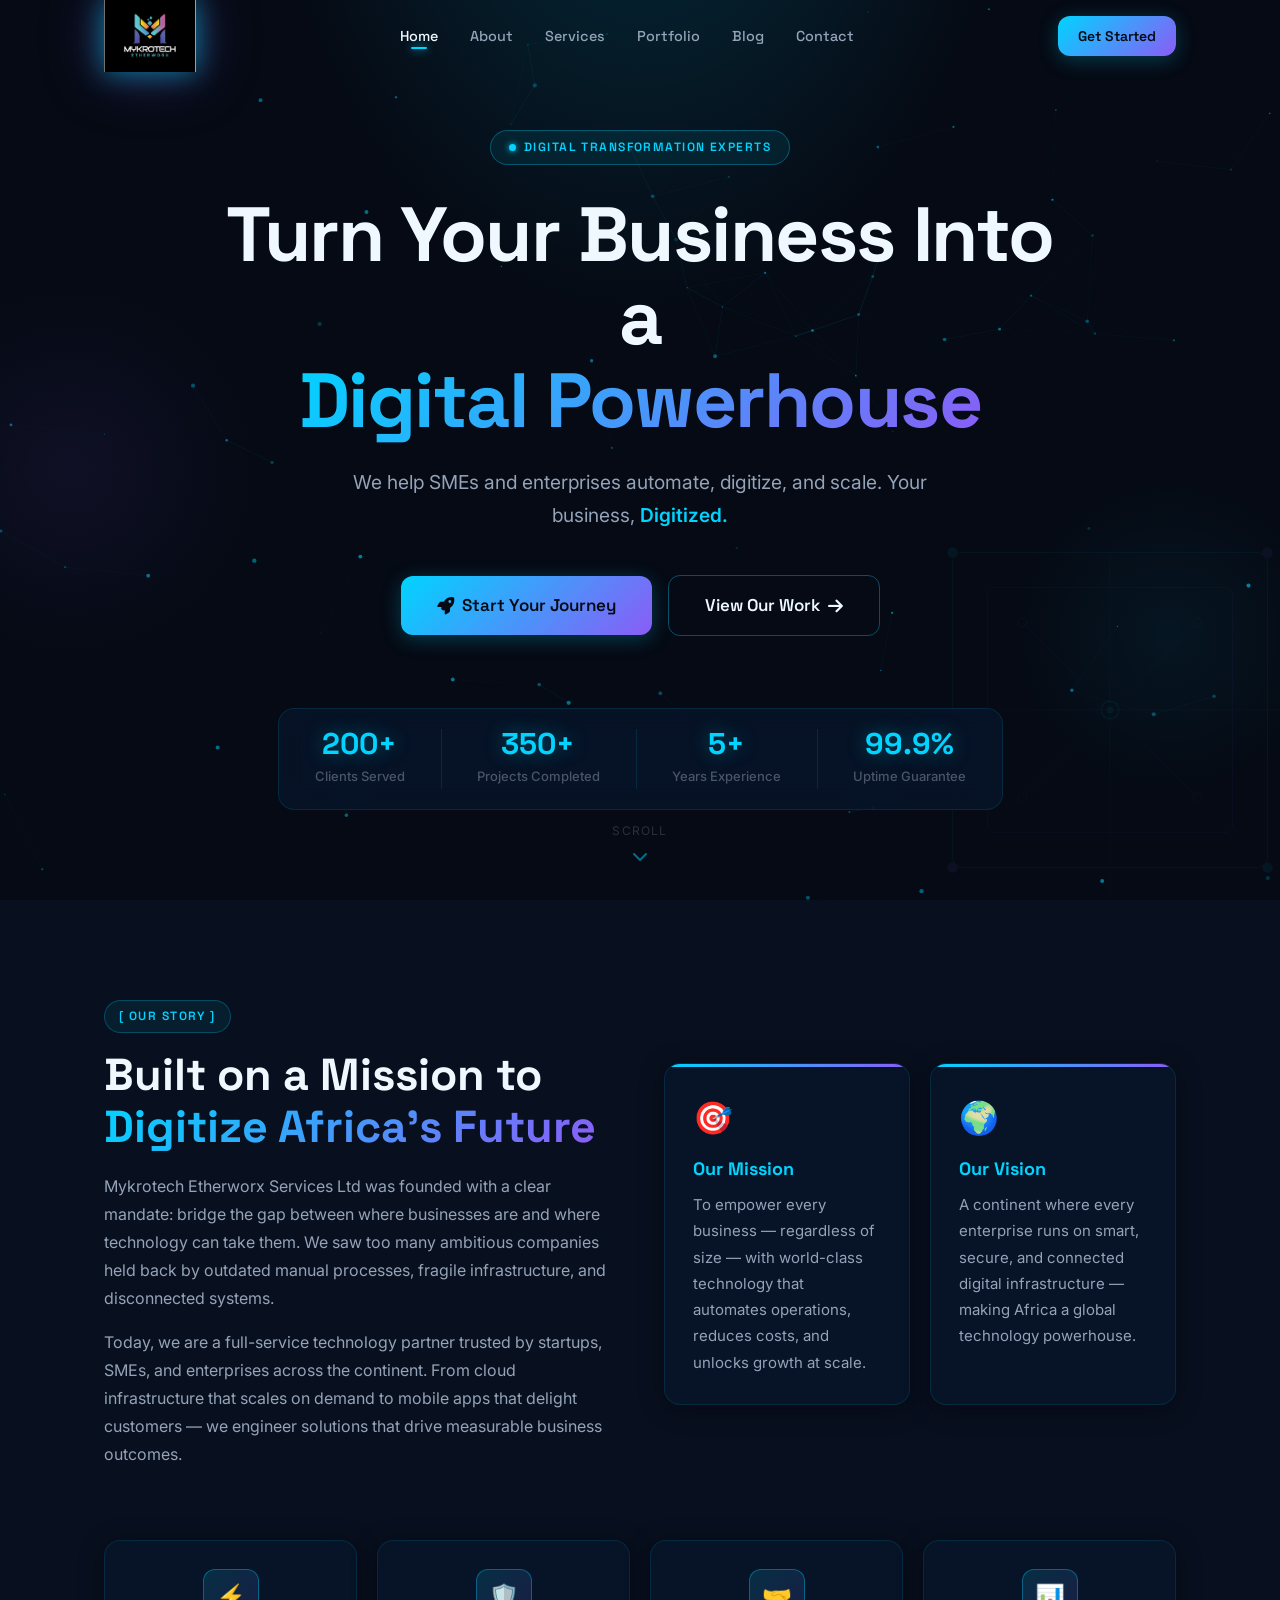
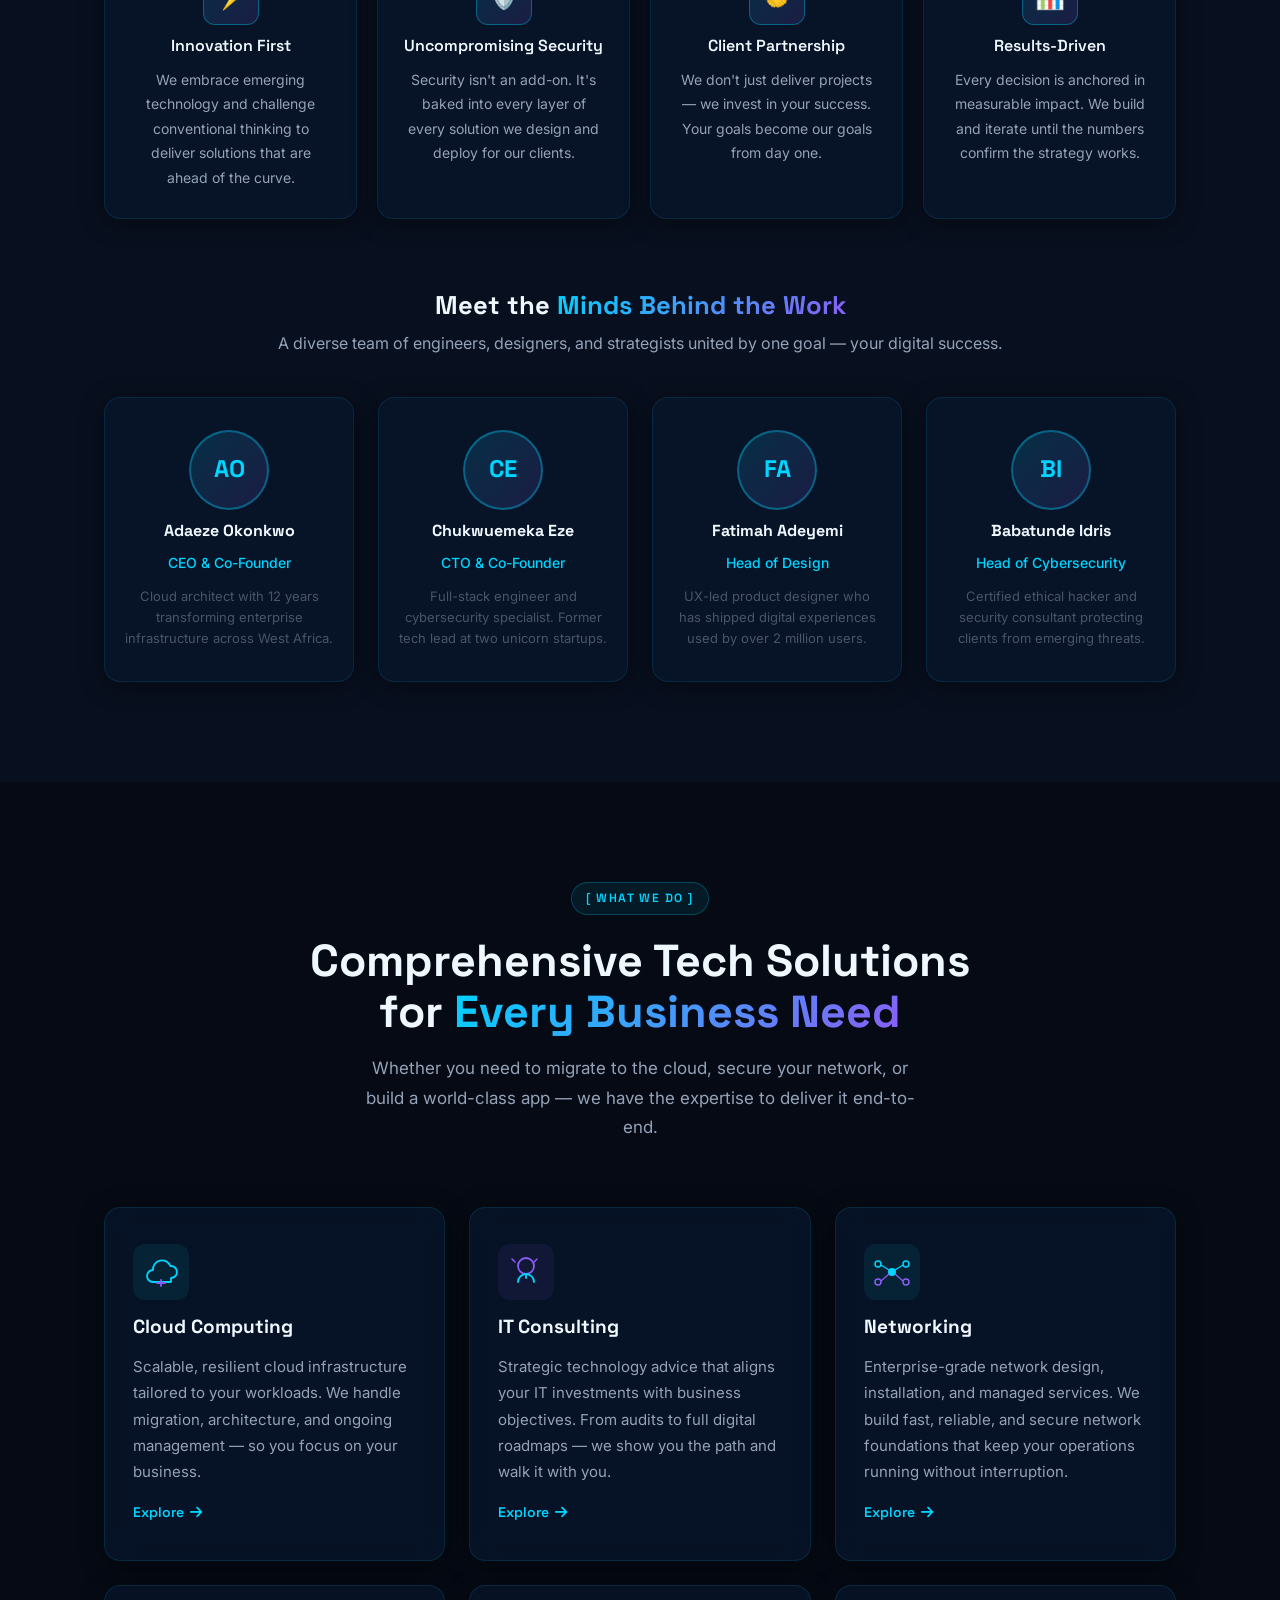
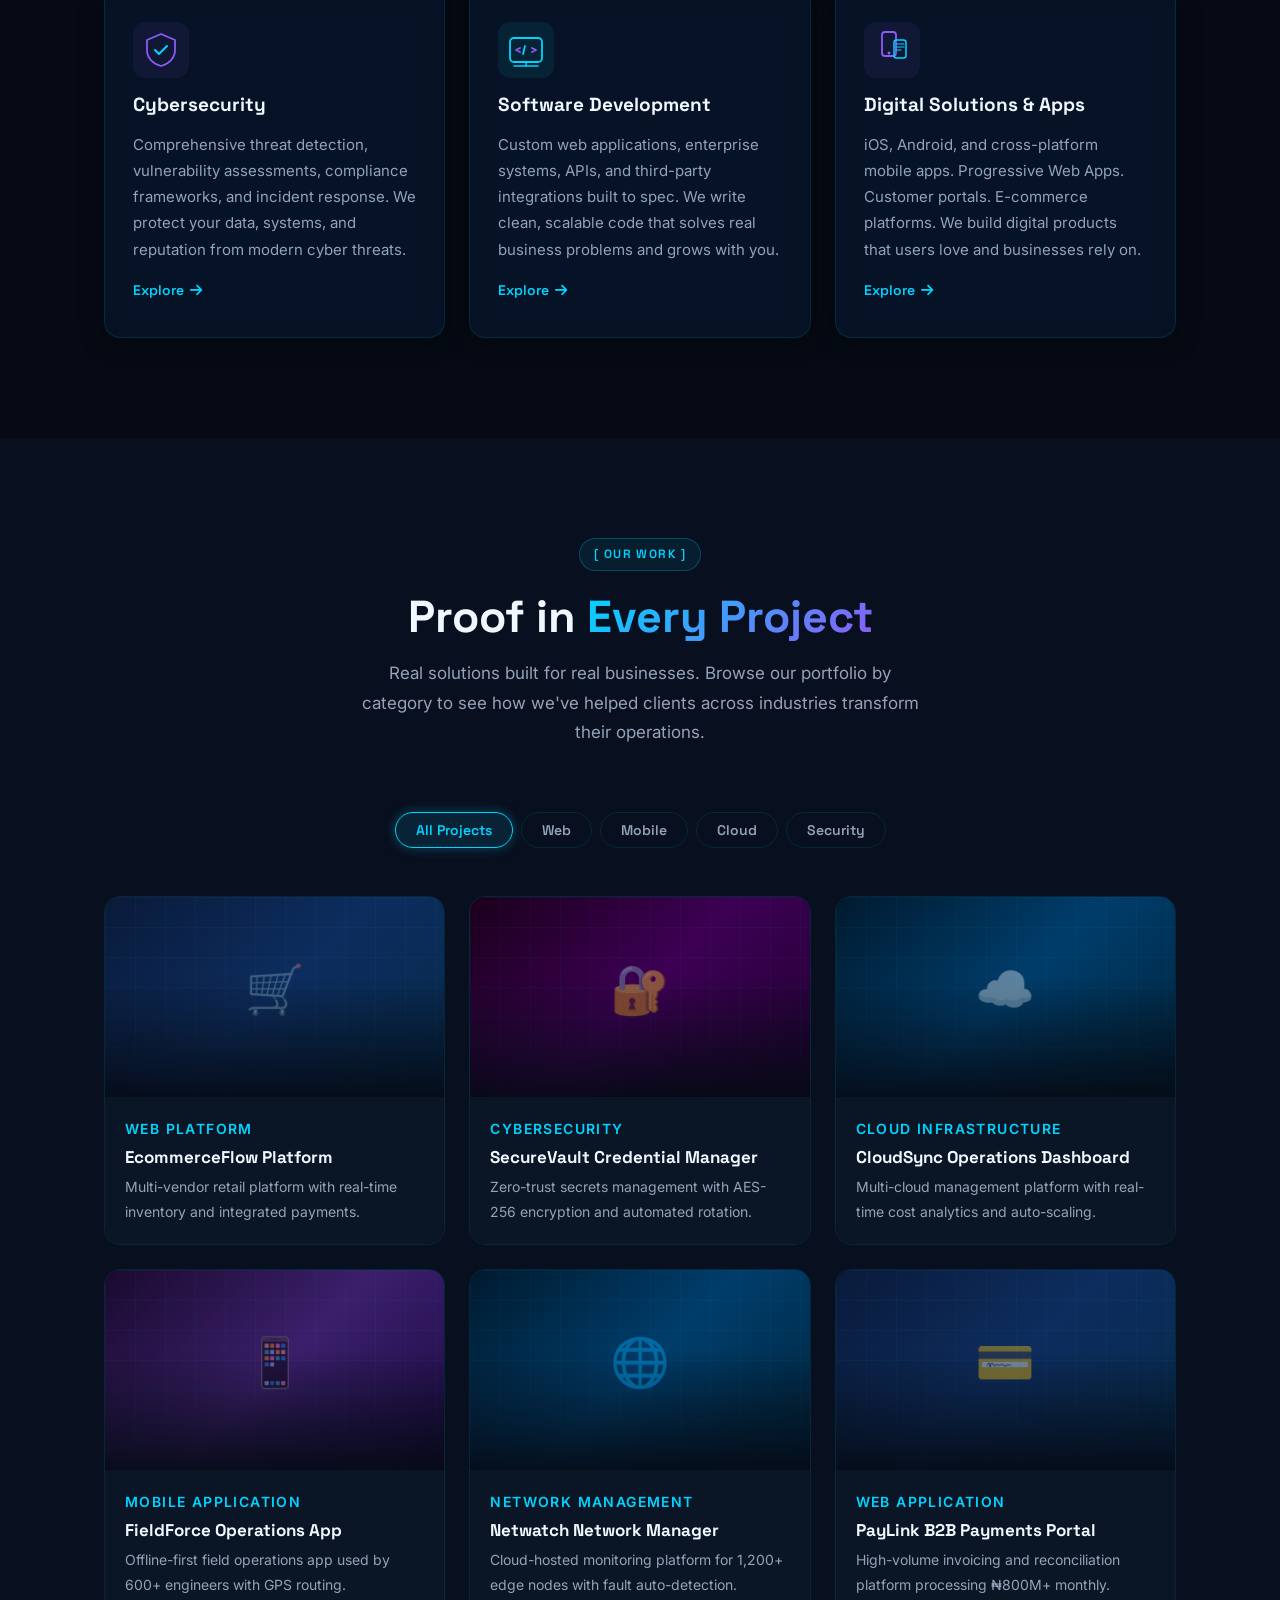
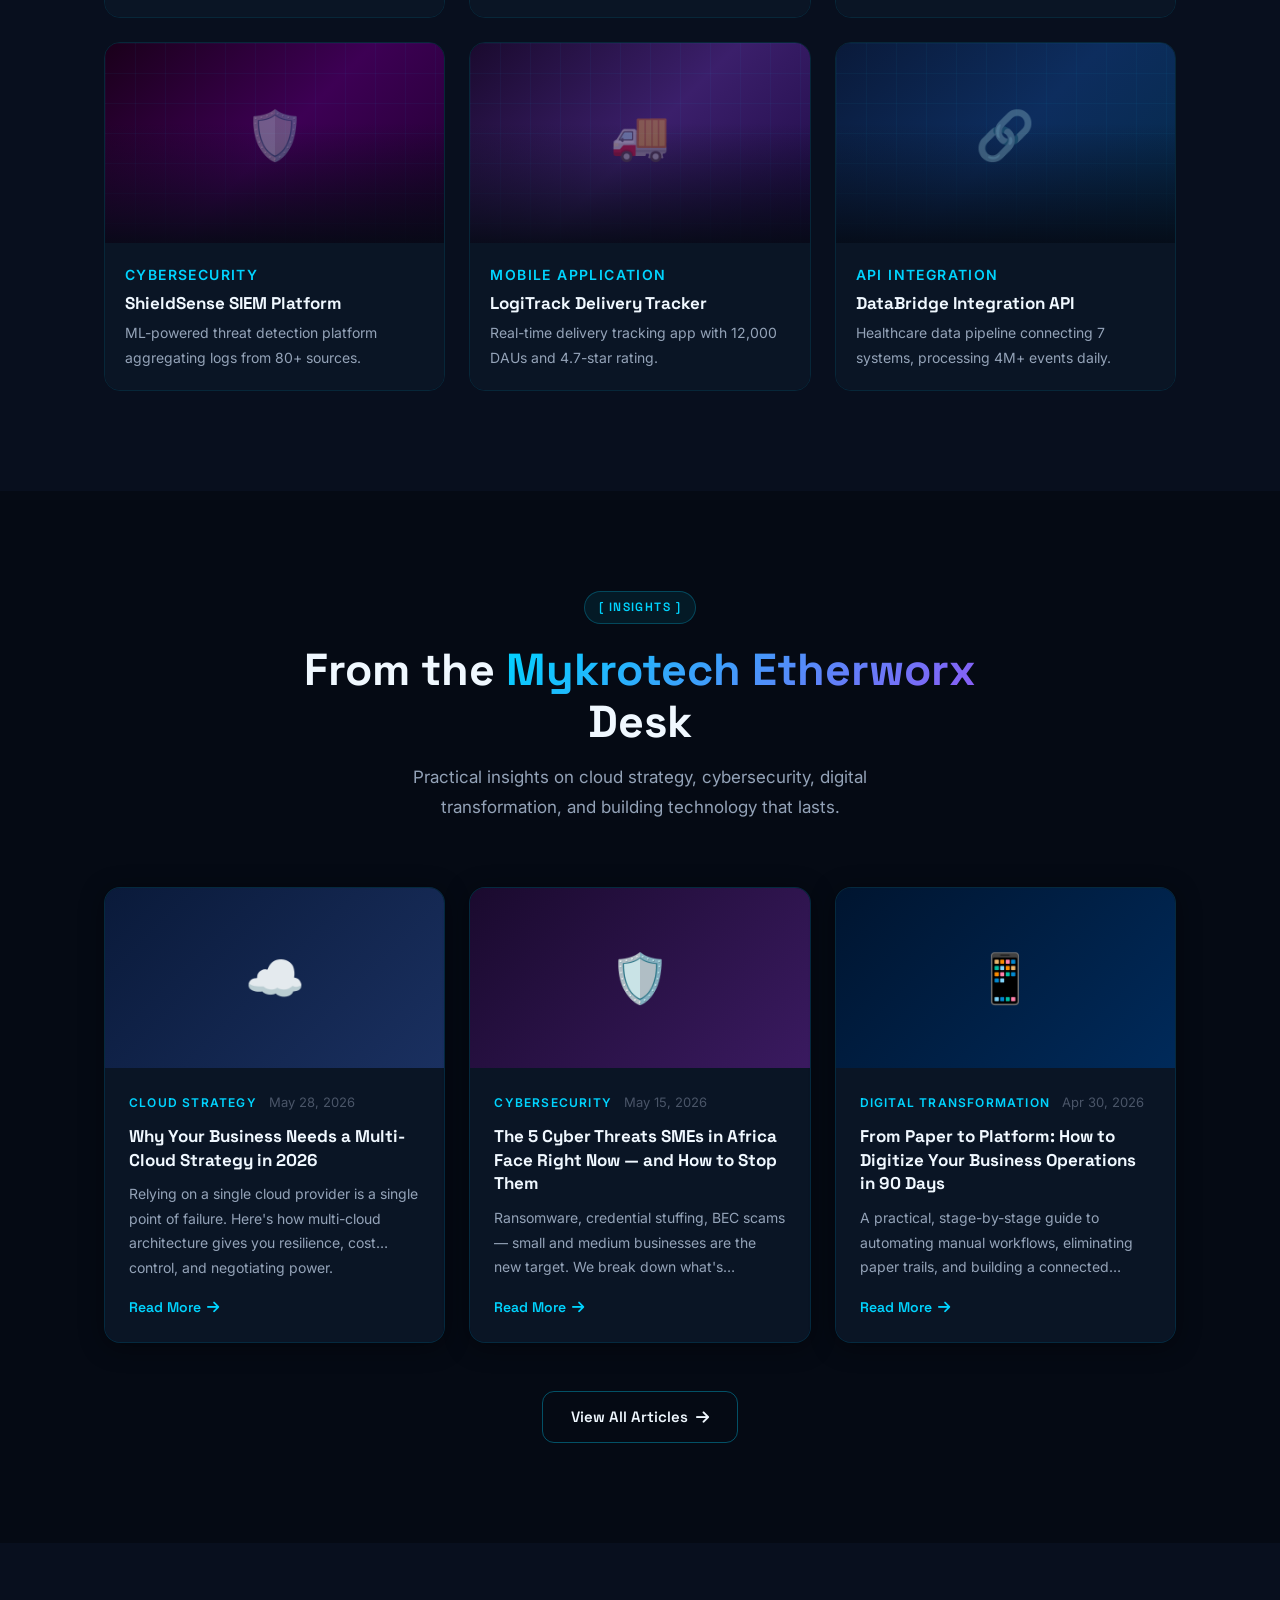
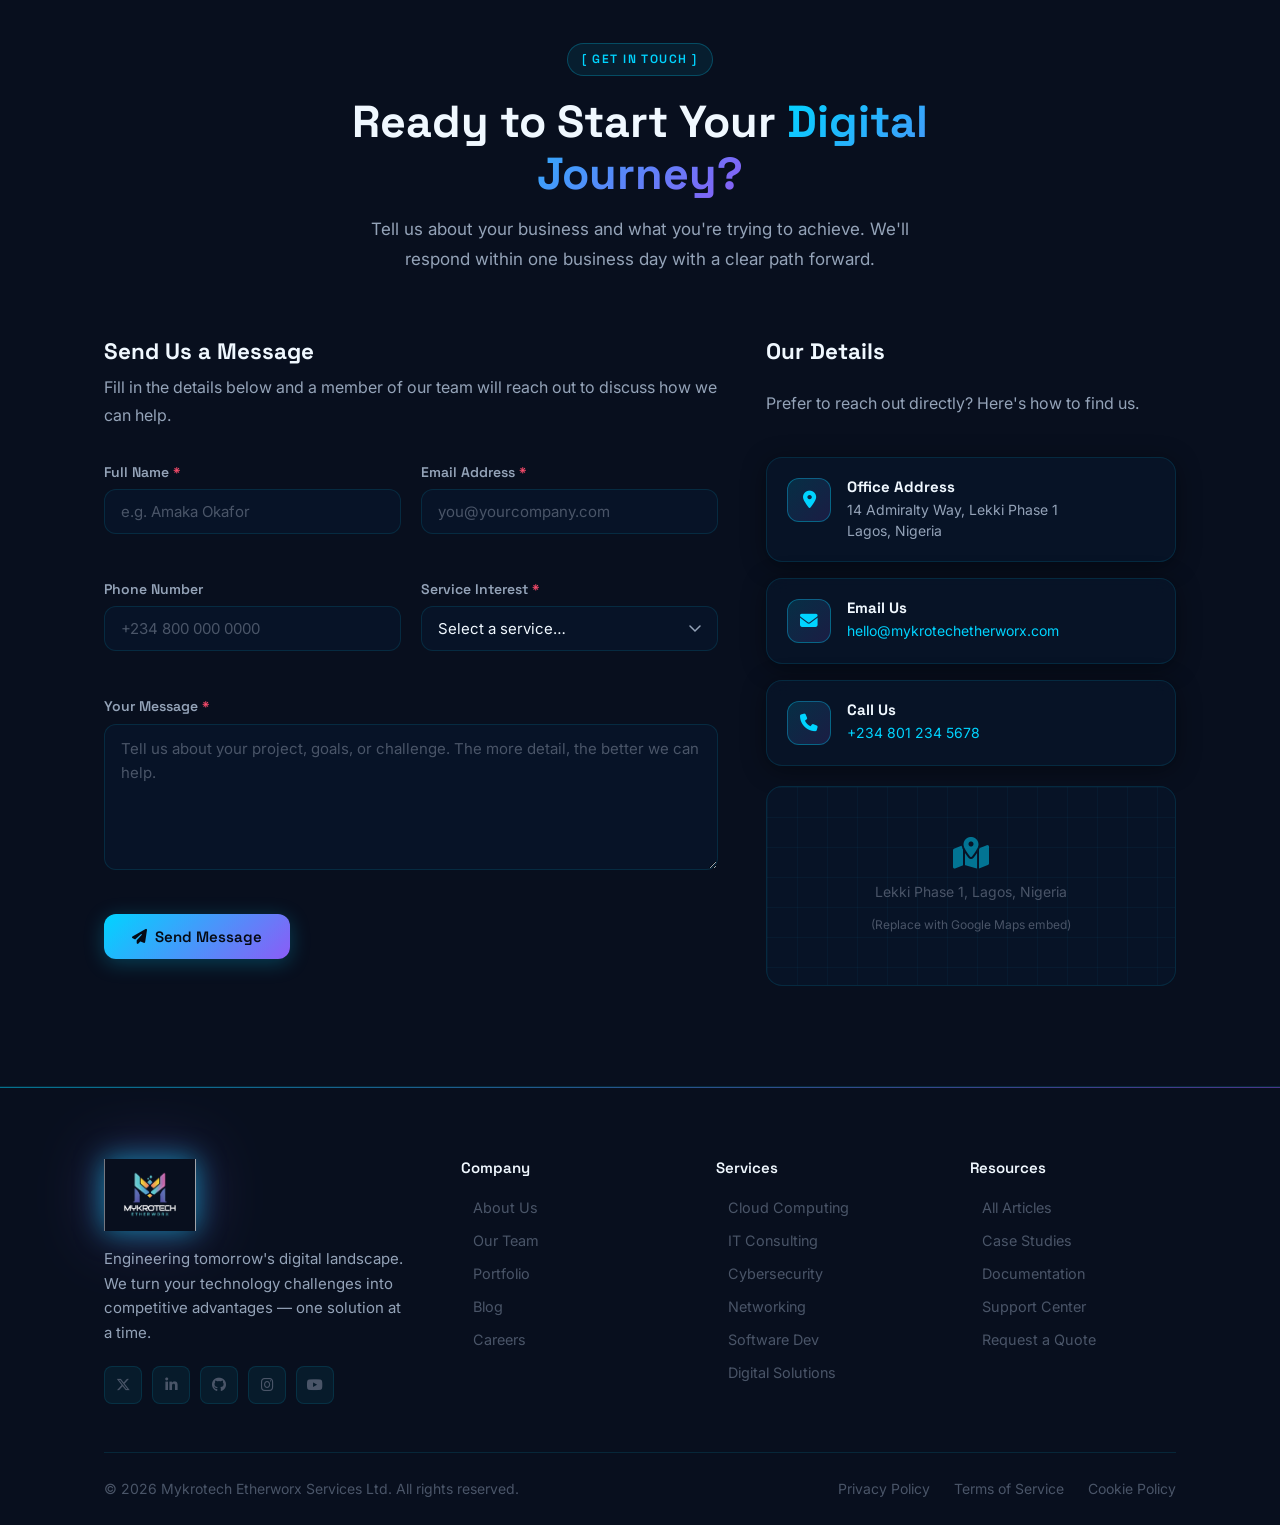
==== index.html @ d14da830 "Use mylogo.png: larger size, black bg removed via blend mode, neon glow effect" ====
<!DOCTYPE html>
<!--
  ============================================================
  MYKROTECH ETHERWORX SERVICES LTD — Main Website
  ============================================================
  HOW TO RUN:
    Open index.html directly in any modern browser (Chrome, Firefox, Edge).
    No build step or server required for local viewing.

  HOW TO DEPLOY:
    Upload the entire "mykrotech-website" folder to any static host:
    - Netlify:      drag & drop the folder at app.netlify.com/drop
    - Vercel:       run "npx vercel" in this folder
    - GitHub Pages: push to a repo, enable Pages in Settings
    - Any web host: upload via FTP/cPanel, point domain to this folder

  EDITING GUIDE:
    - Colors / Fonts / Spacing → css/styles.css  (top :root block)
    - Animations / Interactivity → js/main.js
    - Page content → edit sections below
  ============================================================
-->
<html lang="en">
<head>
  <meta charset="UTF-8" />
  <meta name="viewport" content="width=device-width, initial-scale=1.0" />
  <meta name="description" content="Mykrotech Etherworx Services Ltd — Cloud Computing, Cybersecurity, Networking, IT Consulting, Software Development & Digital Solutions for businesses across Africa and beyond." />
  <meta name="theme-color" content="#050a14" />

  <!-- Open Graph -->
  <meta property="og:title"       content="Mykrotech Etherworx Services Ltd" />
  <meta property="og:description" content="We help businesses automate, digitize, and scale with cutting-edge technology solutions." />
  <meta property="og:type"        content="website" />

  <title>Mykrotech Etherworx Services Ltd — Digital Transformation Experts</title>

  <!-- Google Fonts: Space Grotesk + Inter -->
  <link rel="preconnect" href="https://fonts.googleapis.com" />
  <link rel="preconnect" href="https://fonts.gstatic.com" crossorigin />
  <link href="https://fonts.googleapis.com/css2?family=Space+Grotesk:wght@400;500;600;700&family=Inter:wght@400;500;600&display=swap" rel="stylesheet" />

  <!-- Font Awesome 6 Free (icons) -->
  <link rel="stylesheet" href="https://cdnjs.cloudflare.com/ajax/libs/font-awesome/6.5.0/css/all.min.css" integrity="sha512-Avb2QiuTy/Sz92KEkalmLQxN7MgZCsR2JBbGkOXtU3wKBpQ+DzBwAFuTABLGLZzNQcgJEXe4R0TIYB7l3b7g==" crossorigin="anonymous" referrerpolicy="no-referrer" />

  <!-- Stylesheet -->
  <link rel="stylesheet" href="css/styles.css" />
</head>
<body>

  <!-- ============================================================
       PARTICLE CANVAS — drawn by js/main.js over the hero section
       ============================================================ -->
  <canvas id="particles-canvas" aria-hidden="true"></canvas>

  <!-- ============================================================
       BACK TO TOP BUTTON
       ============================================================ -->
  <button id="back-to-top" aria-label="Back to top">
    <i class="fa-solid fa-chevron-up" aria-hidden="true"></i>
  </button>

  <!-- ============================================================
       NAVIGATION
       ============================================================ -->
  <header id="navbar" role="banner">
    <div class="container">
      <nav class="nav-inner" aria-label="Main navigation">

        <!-- Logo -->
        <a href="#home" class="nav-logo" aria-label="Mykrotech Etherworx — go to homepage">
          <img src="mylogo.png" alt="Mykrotech Etherworx Services Ltd" class="nav-logo-img" />
        </a>

        <!-- Desktop nav links -->
        <ul class="nav-links" role="list">
          <li><a href="#home"         class="active">Home</a></li>
          <li><a href="#about">About</a></li>
          <li><a href="#services">Services</a></li>
          <li><a href="#portfolio">Portfolio</a></li>
          <li><a href="#blog-preview">Blog</a></li>
          <li><a href="#contact">Contact</a></li>
        </ul>

        <!-- Desktop CTA -->
        <a href="#contact" class="btn btn-primary nav-cta btn-sm">Get Started</a>

        <!-- Mobile hamburger -->
        <button class="hamburger" aria-label="Open navigation menu" aria-expanded="false" aria-controls="mobile-menu">
          <span></span>
          <span></span>
          <span></span>
        </button>

      </nav>
    </div>

    <!-- Mobile slide-down menu -->
    <nav class="mobile-menu" id="mobile-menu" aria-label="Mobile navigation">
      <a href="#home">Home</a>
      <a href="#about">About Us</a>
      <a href="#services">Services</a>
      <a href="#portfolio">Portfolio</a>
      <a href="#blog-preview">Blog</a>
      <a href="#contact">Contact</a>
      <a href="#contact" class="btn btn-primary btn-sm">Get Started</a>
    </nav>
  </header>

  <!-- ============================================================
       MAIN CONTENT
       ============================================================ -->
  <main id="main-content">

    <!-- ============================================================
         SECTION 1 — HERO
         ============================================================ -->
    <section id="home" aria-labelledby="hero-heading">

      <!-- Background glow orbs (CSS-rendered, no images) -->
      <div class="hero-glow"     aria-hidden="true"></div>
      <div class="hero-orb-left" aria-hidden="true"></div>
      <div class="hero-orb-right" aria-hidden="true"></div>

      <!-- Decorative circuit SVG (bottom-right corner) -->
      <svg class="hero-circuit" aria-hidden="true" viewBox="0 0 480 480" fill="none" xmlns="http://www.w3.org/2000/svg">
        <rect x="60"  y="60"  width="360" height="360" rx="12" stroke="#00d4ff" stroke-width="1"/>
        <rect x="100" y="100" width="280" height="280" rx="8"  stroke="#8b5cf6" stroke-width="0.8"/>
        <line x1="60"  y1="240" x2="480" y2="240" stroke="#00d4ff" stroke-width="0.6"/>
        <line x1="240" y1="60"  x2="240" y2="480" stroke="#00d4ff" stroke-width="0.6"/>
        <circle cx="60"  cy="60"  r="6" fill="#00d4ff"/>
        <circle cx="420" cy="60"  r="6" fill="#8b5cf6"/>
        <circle cx="60"  cy="420" r="6" fill="#8b5cf6"/>
        <circle cx="420" cy="420" r="6" fill="#00d4ff"/>
        <circle cx="240" cy="240" r="10" fill="none" stroke="#00d4ff" stroke-width="1.5"/>
        <circle cx="240" cy="240" r="4"  fill="#00d4ff"/>
        <line x1="140" y1="140" x2="200" y2="200" stroke="#8b5cf6" stroke-width="0.6"/>
        <line x1="340" y1="140" x2="280" y2="200" stroke="#8b5cf6" stroke-width="0.6"/>
        <line x1="140" y1="340" x2="200" y2="280" stroke="#8b5cf6" stroke-width="0.6"/>
        <line x1="340" y1="340" x2="280" y2="280" stroke="#8b5cf6" stroke-width="0.6"/>
        <circle cx="140" cy="140" r="5" fill="none" stroke="#8b5cf6" stroke-width="1"/>
        <circle cx="340" cy="140" r="5" fill="none" stroke="#8b5cf6" stroke-width="1"/>
        <circle cx="140" cy="340" r="5" fill="none" stroke="#8b5cf6" stroke-width="1"/>
        <circle cx="340" cy="340" r="5" fill="none" stroke="#8b5cf6" stroke-width="1"/>
      </svg>

      <div class="container">
        <div class="hero-content">

          <!-- Status badge -->
          <div class="hero-badge" role="status">
            <span class="dot" aria-hidden="true"></span>
            Digital Transformation Experts
          </div>

          <!-- Main headline -->
          <h1 class="hero-title" id="hero-heading">
            Turn Your Business Into a<br />
            <span class="text-gradient">Digital Powerhouse</span>
          </h1>

          <!-- Animated tagline line -->
          <p class="hero-subtitle">
            We help SMEs and enterprises automate, digitize, and scale.
            Your business, <span id="hero-typed" aria-live="polite" style="color:var(--color-accent-cyan);font-weight:600;">Digitized.</span>
          </p>

          <!-- CTA buttons -->
          <div class="hero-cta-row">
            <a href="#contact" class="btn btn-primary btn-lg">
              <i class="fa-solid fa-rocket" aria-hidden="true"></i>
              Start Your Journey
            </a>
            <a href="#portfolio" class="btn btn-ghost btn-lg">
              View Our Work
              <i class="fa-solid fa-arrow-right" aria-hidden="true"></i>
            </a>
          </div>

          <!-- Stats strip -->
          <div class="hero-stats" role="region" aria-label="Company statistics">
            <div class="stat-item">
              <span class="stat-number" data-target="200" data-suffix="+" aria-label="200 plus clients served">0+</span>
              <span class="stat-label">Clients Served</span>
            </div>
            <div class="stat-item">
              <span class="stat-number" data-target="350" data-suffix="+" aria-label="350 plus projects completed">0+</span>
              <span class="stat-label">Projects Completed</span>
            </div>
            <div class="stat-item">
              <span class="stat-number" data-target="5" data-suffix="+" aria-label="5 plus years of experience">0+</span>
              <span class="stat-label">Years Experience</span>
            </div>
            <div class="stat-item">
              <span class="stat-number" data-target="99.9" data-suffix="%" data-float="true" aria-label="99.9 percent uptime guarantee">0%</span>
              <span class="stat-label">Uptime Guarantee</span>
            </div>
          </div>

        </div>
      </div>

      <!-- Scroll indicator -->
      <div class="scroll-indicator" aria-hidden="true">
        <span>Scroll</span>
        <i class="fa-solid fa-chevron-down"></i>
      </div>

    </section>

    <!-- ============================================================
         SECTION 2 — ABOUT
         ============================================================ -->
    <section id="about" aria-labelledby="about-heading">
      <div class="container">

        <!-- Story + Mission/Vision grid -->
        <div class="about-grid">

          <!-- Left: text -->
          <div class="about-text" data-reveal>
            <div class="section-badge">[ Our Story ]</div>
            <h2 id="about-heading">Built on a Mission to <span class="text-gradient">Digitize Africa's Future</span></h2>
            <p>
              Mykrotech Etherworx Services Ltd was founded with a clear mandate: bridge the gap between where businesses are and where technology can take them. We saw too many ambitious companies held back by outdated manual processes, fragile infrastructure, and disconnected systems.
            </p>
            <p>
              Today, we are a full-service technology partner trusted by startups, SMEs, and enterprises across the continent. From cloud infrastructure that scales on demand to mobile apps that delight customers — we engineer solutions that drive measurable business outcomes.
            </p>
          </div>

          <!-- Right: Mission + Vision cards -->
          <div class="mission-vision" data-reveal data-delay="2">
            <div class="glass-card mv-card">
              <span class="mv-icon" aria-hidden="true">🎯</span>
              <h3>Our Mission</h3>
              <p>To empower every business — regardless of size — with world-class technology that automates operations, reduces costs, and unlocks growth at scale.</p>
            </div>
            <div class="glass-card mv-card">
              <span class="mv-icon" aria-hidden="true">🌍</span>
              <h3>Our Vision</h3>
              <p>A continent where every enterprise runs on smart, secure, and connected digital infrastructure — making Africa a global technology powerhouse.</p>
            </div>
          </div>

        </div>

        <!-- Core values -->
        <div class="values-grid" role="list" aria-label="Core values">
          <div class="glass-card value-card" role="listitem" data-reveal data-delay="1">
            <div class="value-icon" aria-hidden="true">⚡</div>
            <h4>Innovation First</h4>
            <p>We embrace emerging technology and challenge conventional thinking to deliver solutions that are ahead of the curve.</p>
          </div>
          <div class="glass-card value-card" role="listitem" data-reveal data-delay="2">
            <div class="value-icon" aria-hidden="true">🛡️</div>
            <h4>Uncompromising Security</h4>
            <p>Security isn't an add-on. It's baked into every layer of every solution we design and deploy for our clients.</p>
          </div>
          <div class="glass-card value-card" role="listitem" data-reveal data-delay="3">
            <div class="value-icon" aria-hidden="true">🤝</div>
            <h4>Client Partnership</h4>
            <p>We don't just deliver projects — we invest in your success. Your goals become our goals from day one.</p>
          </div>
          <div class="glass-card value-card" role="listitem" data-reveal data-delay="4">
            <div class="value-icon" aria-hidden="true">📊</div>
            <h4>Results-Driven</h4>
            <p>Every decision is anchored in measurable impact. We build and iterate until the numbers confirm the strategy works.</p>
          </div>
        </div>

        <!-- Team section -->
        <div class="team-section">
          <h3 data-reveal>Meet the <span class="text-gradient">Minds Behind the Work</span></h3>
          <p data-reveal>A diverse team of engineers, designers, and strategists united by one goal — your digital success.</p>
          <div class="team-grid" role="list">
            <div class="glass-card team-card" role="listitem" data-reveal data-delay="1">
              <div class="team-avatar" aria-hidden="true">AO</div>
              <h4>Adaeze Okonkwo</h4>
              <span class="role">CEO &amp; Co-Founder</span>
              <span class="bio">Cloud architect with 12 years transforming enterprise infrastructure across West Africa.</span>
            </div>
            <div class="glass-card team-card" role="listitem" data-reveal data-delay="2">
              <div class="team-avatar" aria-hidden="true">CE</div>
              <h4>Chukwuemeka Eze</h4>
              <span class="role">CTO &amp; Co-Founder</span>
              <span class="bio">Full-stack engineer and cybersecurity specialist. Former tech lead at two unicorn startups.</span>
            </div>
            <div class="glass-card team-card" role="listitem" data-reveal data-delay="3">
              <div class="team-avatar" aria-hidden="true">FA</div>
              <h4>Fatimah Adeyemi</h4>
              <span class="role">Head of Design</span>
              <span class="bio">UX-led product designer who has shipped digital experiences used by over 2 million users.</span>
            </div>
            <div class="glass-card team-card" role="listitem" data-reveal data-delay="4">
              <div class="team-avatar" aria-hidden="true">BI</div>
              <h4>Babatunde Idris</h4>
              <span class="role">Head of Cybersecurity</span>
              <span class="bio">Certified ethical hacker and security consultant protecting clients from emerging threats.</span>
            </div>
          </div>
        </div>

      </div>
    </section>

    <!-- ============================================================
         SECTION 3 — SERVICES
         ============================================================ -->
    <section id="services" aria-labelledby="services-heading">
      <div class="container">

        <div class="section-header">
          <div class="section-badge">[ What We Do ]</div>
          <h2 id="services-heading">Comprehensive Tech Solutions for <span class="text-gradient">Every Business Need</span></h2>
          <p>Whether you need to migrate to the cloud, secure your network, or build a world-class app — we have the expertise to deliver it end-to-end.</p>
        </div>

        <div class="services-grid" role="list">

          <!-- Cloud Computing -->
          <div class="glass-card service-card" role="listitem" data-reveal data-delay="1">
            <svg class="service-icon" aria-hidden="true" viewBox="0 0 56 56" fill="none">
              <rect width="56" height="56" rx="12" fill="rgba(0,212,255,0.08)"/>
              <path d="M38 34a6 6 0 0 0 0-12 5.9 5.9 0 0 0-.65.04A9 9 0 0 0 20 26a6 6 0 0 0 0 12h18z" stroke="#00d4ff" stroke-width="1.8" stroke-linecap="round" stroke-linejoin="round"/>
              <path d="M28 36v6m-4-3h8" stroke="#8b5cf6" stroke-width="1.8" stroke-linecap="round"/>
            </svg>
            <h3>Cloud Computing</h3>
            <p>Scalable, resilient cloud infrastructure tailored to your workloads. We handle migration, architecture, and ongoing management — so you focus on your business.</p>
            <a href="#contact" class="service-link" aria-label="Learn more about Cloud Computing">Explore <i class="fa-solid fa-arrow-right" aria-hidden="true"></i></a>
          </div>

          <!-- IT Consulting -->
          <div class="glass-card service-card" role="listitem" data-reveal data-delay="2">
            <svg class="service-icon" aria-hidden="true" viewBox="0 0 56 56" fill="none">
              <rect width="56" height="56" rx="12" fill="rgba(139,92,246,0.08)"/>
              <circle cx="28" cy="22" r="8" stroke="#8b5cf6" stroke-width="1.8"/>
              <path d="M28 30v4m-8 4a8 8 0 0 1 16 0" stroke="#00d4ff" stroke-width="1.8" stroke-linecap="round"/>
              <path d="M36 18l3-3m-22 3l-3-3" stroke="#8b5cf6" stroke-width="1.5" stroke-linecap="round"/>
            </svg>
            <h3>IT Consulting</h3>
            <p>Strategic technology advice that aligns your IT investments with business objectives. From audits to full digital roadmaps — we show you the path and walk it with you.</p>
            <a href="#contact" class="service-link" aria-label="Learn more about IT Consulting">Explore <i class="fa-solid fa-arrow-right" aria-hidden="true"></i></a>
          </div>

          <!-- Networking -->
          <div class="glass-card service-card" role="listitem" data-reveal data-delay="3">
            <svg class="service-icon" aria-hidden="true" viewBox="0 0 56 56" fill="none">
              <rect width="56" height="56" rx="12" fill="rgba(0,212,255,0.08)"/>
              <circle cx="28" cy="28" r="4" fill="#00d4ff"/>
              <circle cx="14" cy="20" r="3" stroke="#00d4ff" stroke-width="1.5"/>
              <circle cx="42" cy="20" r="3" stroke="#00d4ff" stroke-width="1.5"/>
              <circle cx="14" cy="38" r="3" stroke="#8b5cf6" stroke-width="1.5"/>
              <circle cx="42" cy="38" r="3" stroke="#8b5cf6" stroke-width="1.5"/>
              <line x1="17" y1="21" x2="25" y2="26" stroke="#00d4ff" stroke-width="1.2"/>
              <line x1="39" y1="21" x2="31" y2="26" stroke="#00d4ff" stroke-width="1.2"/>
              <line x1="17" y1="37" x2="25" y2="30" stroke="#8b5cf6" stroke-width="1.2"/>
              <line x1="39" y1="37" x2="31" y2="30" stroke="#8b5cf6" stroke-width="1.2"/>
            </svg>
            <h3>Networking</h3>
            <p>Enterprise-grade network design, installation, and managed services. We build fast, reliable, and secure network foundations that keep your operations running without interruption.</p>
            <a href="#contact" class="service-link" aria-label="Learn more about Networking">Explore <i class="fa-solid fa-arrow-right" aria-hidden="true"></i></a>
          </div>

          <!-- Cybersecurity -->
          <div class="glass-card service-card" role="listitem" data-reveal data-delay="4">
            <svg class="service-icon" aria-hidden="true" viewBox="0 0 56 56" fill="none">
              <rect width="56" height="56" rx="12" fill="rgba(139,92,246,0.08)"/>
              <path d="M28 12l14 6v10c0 8-6 14-14 16-8-2-14-8-14-16V18l14-6z" stroke="#8b5cf6" stroke-width="1.8" stroke-linejoin="round"/>
              <path d="M22 28l4 4 8-8" stroke="#00d4ff" stroke-width="2" stroke-linecap="round" stroke-linejoin="round"/>
            </svg>
            <h3>Cybersecurity</h3>
            <p>Comprehensive threat detection, vulnerability assessments, compliance frameworks, and incident response. We protect your data, systems, and reputation from modern cyber threats.</p>
            <a href="#contact" class="service-link" aria-label="Learn more about Cybersecurity">Explore <i class="fa-solid fa-arrow-right" aria-hidden="true"></i></a>
          </div>

          <!-- Software Development -->
          <div class="glass-card service-card" role="listitem" data-reveal data-delay="5">
            <svg class="service-icon" aria-hidden="true" viewBox="0 0 56 56" fill="none">
              <rect width="56" height="56" rx="12" fill="rgba(0,212,255,0.08)"/>
              <rect x="12" y="16" width="32" height="24" rx="4" stroke="#00d4ff" stroke-width="1.8"/>
              <path d="M22 26l-4 2 4 2m12-4l4 2-4 2" stroke="#8b5cf6" stroke-width="1.8" stroke-linecap="round" stroke-linejoin="round"/>
              <path d="M27 24l-2 8" stroke="#00d4ff" stroke-width="1.8" stroke-linecap="round"/>
              <path d="M16 44h24" stroke="#00d4ff" stroke-width="1.5" stroke-linecap="round"/>
              <path d="M28 40v4" stroke="#00d4ff" stroke-width="1.5" stroke-linecap="round"/>
            </svg>
            <h3>Software Development</h3>
            <p>Custom web applications, enterprise systems, APIs, and third-party integrations built to spec. We write clean, scalable code that solves real business problems and grows with you.</p>
            <a href="#contact" class="service-link" aria-label="Learn more about Software Development">Explore <i class="fa-solid fa-arrow-right" aria-hidden="true"></i></a>
          </div>

          <!-- Digital Solutions & Apps -->
          <div class="glass-card service-card" role="listitem" data-reveal data-delay="6">
            <svg class="service-icon" aria-hidden="true" viewBox="0 0 56 56" fill="none">
              <rect width="56" height="56" rx="12" fill="rgba(139,92,246,0.08)"/>
              <rect x="18" y="10" width="14" height="24" rx="3" stroke="#8b5cf6" stroke-width="1.8"/>
              <circle cx="25" cy="31" r="1.5" fill="#8b5cf6"/>
              <rect x="30" y="18" width="12" height="18" rx="2.5" stroke="#00d4ff" stroke-width="1.5"/>
              <line x1="32" y1="22" x2="40" y2="22" stroke="#00d4ff" stroke-width="1.2" stroke-linecap="round"/>
              <line x1="32" y1="25" x2="40" y2="25" stroke="#00d4ff" stroke-width="1.2" stroke-linecap="round"/>
              <line x1="32" y1="28" x2="37" y2="28" stroke="#00d4ff" stroke-width="1.2" stroke-linecap="round"/>
            </svg>
            <h3>Digital Solutions &amp; Apps</h3>
            <p>iOS, Android, and cross-platform mobile apps. Progressive Web Apps. Customer portals. E-commerce platforms. We build digital products that users love and businesses rely on.</p>
            <a href="#contact" class="service-link" aria-label="Learn more about Digital Solutions and Apps">Explore <i class="fa-solid fa-arrow-right" aria-hidden="true"></i></a>
          </div>

        </div>
      </div>
    </section>

    <!-- ============================================================
         SECTION 4 — PORTFOLIO
         ============================================================ -->
    <section id="portfolio" aria-labelledby="portfolio-heading">
      <div class="container">

        <div class="section-header">
          <div class="section-badge">[ Our Work ]</div>
          <h2 id="portfolio-heading">Proof in <span class="text-gradient">Every Project</span></h2>
          <p>Real solutions built for real businesses. Browse our portfolio by category to see how we've helped clients across industries transform their operations.</p>
        </div>

        <!-- Filter tabs -->
        <div class="portfolio-filters" role="tablist" aria-label="Filter portfolio by category">
          <button class="filter-btn active" data-filter="all"      role="tab" aria-selected="true">All Projects</button>
          <button class="filter-btn"        data-filter="web"      role="tab" aria-selected="false">Web</button>
          <button class="filter-btn"        data-filter="mobile"   role="tab" aria-selected="false">Mobile</button>
          <button class="filter-btn"        data-filter="cloud"    role="tab" aria-selected="false">Cloud</button>
          <button class="filter-btn"        data-filter="security" role="tab" aria-selected="false">Security</button>
        </div>

        <!-- Project grid -->
        <div class="portfolio-grid-wrapper">
          <div class="portfolio-grid" role="list" aria-label="Portfolio projects">

            <!-- Project 1: EcommerceFlow (Web) -->
            <article class="portfolio-card" role="listitem"
              data-category="web"
              data-thumb-class="thumb-web"
              data-icon="🛒"
              data-modal-category="Web Platform"
              data-modal-title="EcommerceFlow Platform"
              data-modal-desc="A fully headless e-commerce platform built for a multi-vendor retail network with 50,000+ SKUs. Features real-time inventory sync, dynamic pricing, payment gateway integration (Paystack, Flutterwave), and a vendor analytics dashboard. Reduced checkout abandonment by 38% post-launch."
              data-stack='["React","Node.js","PostgreSQL","Redis","Paystack API","AWS S3"]'
              aria-label="View EcommerceFlow Platform project details">
              <div class="project-thumb thumb-web">
                <div class="thumb-icon" aria-hidden="true">🛒</div>
              </div>
              <div class="project-body">
                <p class="project-category">Web Platform</p>
                <h3>EcommerceFlow Platform</h3>
                <p>Multi-vendor retail platform with real-time inventory and integrated payments.</p>
              </div>
            </article>

            <!-- Project 2: SecureVault App (Security) -->
            <article class="portfolio-card" role="listitem"
              data-category="security"
              data-thumb-class="thumb-security"
              data-icon="🔐"
              data-modal-category="Cybersecurity"
              data-modal-title="SecureVault Credential Manager"
              data-modal-desc="An enterprise-grade credentials and secrets manager built for a financial services firm managing 300+ API keys, certificates, and database credentials. AES-256 encrypted at rest, zero-trust access model, full audit trail, and automated rotation schedules. Passed ISO 27001 audit with zero findings."
              data-stack='["Python","FastAPI","Vault","PostgreSQL","Docker","Kubernetes"]'
              aria-label="View SecureVault Credential Manager project details">
              <div class="project-thumb thumb-security">
                <div class="thumb-icon" aria-hidden="true">🔐</div>
              </div>
              <div class="project-body">
                <p class="project-category">Cybersecurity</p>
                <h3>SecureVault Credential Manager</h3>
                <p>Zero-trust secrets management with AES-256 encryption and automated rotation.</p>
              </div>
            </article>

            <!-- Project 3: CloudSync Dashboard (Cloud) -->
            <article class="portfolio-card" role="listitem"
              data-category="cloud"
              data-thumb-class="thumb-cloud"
              data-icon="☁️"
              data-modal-category="Cloud Infrastructure"
              data-modal-title="CloudSync Operations Dashboard"
              data-modal-desc="A unified multi-cloud management dashboard for a logistics company running workloads across AWS, Azure, and GCP. Provides real-time cost analytics, resource utilisation charts, auto-scaling controls, and incident alerting — saving the client over ₦4.2M monthly in cloud waste through automated right-sizing."
              data-stack='["Vue.js","Python","AWS SDK","Azure SDK","GCP SDK","Prometheus","Grafana"]'
              aria-label="View CloudSync Operations Dashboard project details">
              <div class="project-thumb thumb-cloud">
                <div class="thumb-icon" aria-hidden="true">☁️</div>
              </div>
              <div class="project-body">
                <p class="project-category">Cloud Infrastructure</p>
                <h3>CloudSync Operations Dashboard</h3>
                <p>Multi-cloud management platform with real-time cost analytics and auto-scaling.</p>
              </div>
            </article>

            <!-- Project 4: FieldForce Mobile (Mobile) -->
            <article class="portfolio-card" role="listitem"
              data-category="mobile"
              data-thumb-class="thumb-mobile"
              data-icon="📱"
              data-modal-category="Mobile Application"
              data-modal-title="FieldForce Field Operations App"
              data-modal-desc="A cross-platform mobile app (iOS + Android) for a telecoms company's 600-strong field engineering team. Features offline-first data sync, GPS job routing, photo/video evidence capture, digital work-order completion, and manager dashboards. Reduced job turnaround time by 55% in the first quarter post-rollout."
              data-stack='["React Native","Expo","SQLite","Node.js","Google Maps API","Firebase"]'
              aria-label="View FieldForce Field Operations App project details">
              <div class="project-thumb thumb-mobile">
                <div class="thumb-icon" aria-hidden="true">📱</div>
              </div>
              <div class="project-body">
                <p class="project-category">Mobile Application</p>
                <h3>FieldForce Operations App</h3>
                <p>Offline-first field operations app used by 600+ engineers with GPS routing.</p>
              </div>
            </article>

            <!-- Project 5: Netwatch Manager (Cloud) -->
            <article class="portfolio-card" role="listitem"
              data-category="cloud"
              data-thumb-class="thumb-cloud"
              data-icon="🌐"
              data-modal-category="Network Management"
              data-modal-title="Netwatch Network Manager"
              data-modal-desc="A cloud-hosted network performance monitoring and management platform for an ISP managing over 1,200 edge nodes. Provides real-time bandwidth charts, automated fault detection, configuration backups, and SLA reporting. Reduced mean time to detect (MTTD) network faults from 45 minutes to under 4 minutes."
              data-stack='["Angular","Django","InfluxDB","SNMP","Celery","RabbitMQ","AWS"]'
              aria-label="View Netwatch Network Manager project details">
              <div class="project-thumb thumb-cloud">
                <div class="thumb-icon" aria-hidden="true">🌐</div>
              </div>
              <div class="project-body">
                <p class="project-category">Network Management</p>
                <h3>Netwatch Network Manager</h3>
                <p>Cloud-hosted monitoring platform for 1,200+ edge nodes with fault auto-detection.</p>
              </div>
            </article>

            <!-- Project 6: PayLink Portal (Web) -->
            <article class="portfolio-card" role="listitem"
              data-category="web"
              data-thumb-class="thumb-web"
              data-icon="💳"
              data-modal-category="Web Application"
              data-modal-title="PayLink B2B Payments Portal"
              data-modal-desc="A web-based B2B payments and invoicing portal for a manufacturing firm processing ₦800M+ in monthly transactions. Built with a double-entry accounting engine, multi-currency support, automated reconciliation, and real-time treasury dashboards. Eliminated manual reconciliation errors entirely and saved 40+ finance team hours weekly."
              data-stack='["Next.js","TypeScript","Prisma","PostgreSQL","Flutterwave","Sendgrid"]'
              aria-label="View PayLink B2B Payments Portal project details">
              <div class="project-thumb thumb-web">
                <div class="thumb-icon" aria-hidden="true">💳</div>
              </div>
              <div class="project-body">
                <p class="project-category">Web Application</p>
                <h3>PayLink B2B Payments Portal</h3>
                <p>High-volume invoicing and reconciliation platform processing ₦800M+ monthly.</p>
              </div>
            </article>

            <!-- Project 7: ShieldSense SIEM (Security) -->
            <article class="portfolio-card" role="listitem"
              data-category="security"
              data-thumb-class="thumb-security"
              data-icon="🛡️"
              data-modal-category="Cybersecurity"
              data-modal-title="ShieldSense SIEM Platform"
              data-modal-desc="A custom Security Information and Event Management (SIEM) platform built for a Nigerian bank with 2 million+ customer accounts. Aggregates logs from 80+ sources, uses ML-based anomaly detection to flag suspicious activity, and provides a 24/7 SOC analyst dashboard. Detected and neutralised a live credential-stuffing attack within 6 minutes of ingestion."
              data-stack='["Elasticsearch","Kibana","Python","Kafka","TensorFlow Lite","Redis"]'
              aria-label="View ShieldSense SIEM Platform project details">
              <div class="project-thumb thumb-security">
                <div class="thumb-icon" aria-hidden="true">🛡️</div>
              </div>
              <div class="project-body">
                <p class="project-category">Cybersecurity</p>
                <h3>ShieldSense SIEM Platform</h3>
                <p>ML-powered threat detection platform aggregating logs from 80+ sources.</p>
              </div>
            </article>

            <!-- Project 8: LogiTrack Mobile (Mobile) -->
            <article class="portfolio-card" role="listitem"
              data-category="mobile"
              data-thumb-class="thumb-mobile"
              data-icon="🚚"
              data-modal-category="Mobile Application"
              data-modal-title="LogiTrack Delivery Tracker"
              data-modal-desc="A consumer + driver-facing mobile app for a last-mile delivery startup. Customers track orders in real time on an interactive map; drivers receive optimised routes, proof-of-delivery prompts, and earnings summaries. The app handled 12,000 daily active users within 3 months of launch with 4.7-star ratings on both app stores."
              data-stack='["Flutter","Dart","Google Maps SDK","Firebase","Node.js","MongoDB"]'
              aria-label="View LogiTrack Delivery Tracker project details">
              <div class="project-thumb thumb-mobile">
                <div class="thumb-icon" aria-hidden="true">🚚</div>
              </div>
              <div class="project-body">
                <p class="project-category">Mobile Application</p>
                <h3>LogiTrack Delivery Tracker</h3>
                <p>Real-time delivery tracking app with 12,000 DAUs and 4.7-star rating.</p>
              </div>
            </article>

            <!-- Project 9: DataBridge API (Web) -->
            <article class="portfolio-card" role="listitem"
              data-category="web"
              data-thumb-class="thumb-web"
              data-icon="🔗"
              data-modal-category="API Integration"
              data-modal-title="DataBridge Integration API"
              data-modal-desc="A central integration API and data pipeline for a healthcare group connecting 7 hospital management systems, an insurance claims platform, a pharmacy POS, and a patient mobile app. Processes 4M+ data events daily with guaranteed delivery, transformation, and compliance with NDPR data residency requirements."
              data-stack='["Node.js","TypeScript","Apache Kafka","Redis","MySQL","Docker","Nginx"]'
              aria-label="View DataBridge Integration API project details">
              <div class="project-thumb thumb-web">
                <div class="thumb-icon" aria-hidden="true">🔗</div>
              </div>
              <div class="project-body">
                <p class="project-category">API Integration</p>
                <h3>DataBridge Integration API</h3>
                <p>Healthcare data pipeline connecting 7 systems, processing 4M+ events daily.</p>
              </div>
            </article>

          </div>
        </div>

      </div>
    </section>

    <!-- ============================================================
         SECTION 5 — BLOG PREVIEW
         ============================================================ -->
    <section id="blog-preview" aria-labelledby="blog-heading">
      <div class="container">

        <div class="section-header">
          <div class="section-badge">[ Insights ]</div>
          <h2 id="blog-heading">From the <span class="text-gradient">Mykrotech Etherworx</span> Desk</h2>
          <p>Practical insights on cloud strategy, cybersecurity, digital transformation, and building technology that lasts.</p>
        </div>

        <div class="blog-grid" role="list">

          <!-- Blog Card 1 -->
          <article class="blog-card glass-card" role="listitem" data-reveal data-delay="1">
            <div class="blog-thumb">
              <div class="blog-thumb-inner blog-thumb-1" aria-hidden="true">☁️</div>
            </div>
            <div class="blog-body">
              <div class="blog-meta">
                <span class="blog-category">Cloud Strategy</span>
                <span class="blog-date">May 28, 2026</span>
              </div>
              <h3>Why Your Business Needs a Multi-Cloud Strategy in 2026</h3>
              <p>Relying on a single cloud provider is a single point of failure. Here's how multi-cloud architecture gives you resilience, cost control, and negotiating power.</p>
              <a href="blog-post.html" class="blog-read-more" aria-label="Read more: Why Your Business Needs a Multi-Cloud Strategy in 2026">
                Read More <i class="fa-solid fa-arrow-right" aria-hidden="true"></i>
              </a>
            </div>
          </article>

          <!-- Blog Card 2 -->
          <article class="blog-card glass-card" role="listitem" data-reveal data-delay="2">
            <div class="blog-thumb">
              <div class="blog-thumb-inner blog-thumb-2" aria-hidden="true">🛡️</div>
            </div>
            <div class="blog-body">
              <div class="blog-meta">
                <span class="blog-category">Cybersecurity</span>
                <span class="blog-date">May 15, 2026</span>
              </div>
              <h3>The 5 Cyber Threats SMEs in Africa Face Right Now — and How to Stop Them</h3>
              <p>Ransomware, credential stuffing, BEC scams — small and medium businesses are the new target. We break down what's happening and what actually works to stop it.</p>
              <a href="blog-post.html" class="blog-read-more" aria-label="Read more: The 5 Cyber Threats SMEs in Africa Face Right Now">
                Read More <i class="fa-solid fa-arrow-right" aria-hidden="true"></i>
              </a>
            </div>
          </article>

          <!-- Blog Card 3 -->
          <article class="blog-card glass-card" role="listitem" data-reveal data-delay="3">
            <div class="blog-thumb">
              <div class="blog-thumb-inner blog-thumb-3" aria-hidden="true">📱</div>
            </div>
            <div class="blog-body">
              <div class="blog-meta">
                <span class="blog-category">Digital Transformation</span>
                <span class="blog-date">Apr 30, 2026</span>
              </div>
              <h3>From Paper to Platform: How to Digitize Your Business Operations in 90 Days</h3>
              <p>A practical, stage-by-stage guide to automating manual workflows, eliminating paper trails, and building a connected digital business — without breaking the bank.</p>
              <a href="blog-post.html" class="blog-read-more" aria-label="Read more: From Paper to Platform - Digitize in 90 Days">
                Read More <i class="fa-solid fa-arrow-right" aria-hidden="true"></i>
              </a>
            </div>
          </article>

        </div>

        <div class="blog-cta" data-reveal>
          <a href="blog.html" class="btn btn-ghost">
            View All Articles <i class="fa-solid fa-arrow-right" aria-hidden="true"></i>
          </a>
        </div>

      </div>
    </section>

    <!-- ============================================================
         SECTION 6 — CONTACT
         ============================================================ -->
    <section id="contact" aria-labelledby="contact-heading">
      <div class="container">

        <div class="section-header">
          <div class="section-badge">[ Get In Touch ]</div>
          <h2 id="contact-heading">Ready to Start Your <span class="text-gradient">Digital Journey?</span></h2>
          <p>Tell us about your business and what you're trying to achieve. We'll respond within one business day with a clear path forward.</p>
        </div>

        <div class="contact-grid">

          <!-- Contact Form -->
          <div class="contact-form-wrapper" data-reveal>
            <h3>Send Us a Message</h3>
            <p>Fill in the details below and a member of our team will reach out to discuss how we can help.</p>

            <form id="contact-form" class="contact-form" novalidate aria-label="Contact form">

              <div class="form-row">
                <div class="form-group">
                  <label for="name">Full Name <span aria-hidden="true" style="color:var(--color-error)">*</span></label>
                  <input type="text" id="name" name="name" placeholder="e.g. Amaka Okafor"
                    required autocomplete="name" aria-required="true" aria-describedby="name-error" />
                  <span class="field-error" id="name-error" role="alert"></span>
                </div>
                <div class="form-group">
                  <label for="email">Email Address <span aria-hidden="true" style="color:var(--color-error)">*</span></label>
                  <input type="email" id="email" name="email" placeholder="you@yourcompany.com"
                    required autocomplete="email" aria-required="true" aria-describedby="email-error" />
                  <span class="field-error" id="email-error" role="alert"></span>
                </div>
              </div>

              <div class="form-row">
                <div class="form-group">
                  <label for="phone">Phone Number</label>
                  <input type="tel" id="phone" name="phone" placeholder="+234 800 000 0000"
                    autocomplete="tel" aria-describedby="phone-error" />
                  <span class="field-error" id="phone-error" role="alert"></span>
                </div>
                <div class="form-group">
                  <label for="service">Service Interest <span aria-hidden="true" style="color:var(--color-error)">*</span></label>
                  <select id="service" name="service" required aria-required="true" aria-describedby="service-error">
                    <option value="">Select a service…</option>
                    <option value="cloud">Cloud Computing</option>
                    <option value="consulting">IT Consulting</option>
                    <option value="networking">Networking</option>
                    <option value="cybersecurity">Cybersecurity</option>
                    <option value="software">Software Development</option>
                    <option value="digital">Digital Solutions &amp; Apps</option>
                  </select>
                  <span class="field-error" id="service-error" role="alert"></span>
                </div>
              </div>

              <div class="form-group">
                <label for="message">Your Message <span aria-hidden="true" style="color:var(--color-error)">*</span></label>
                <textarea id="message" name="message" rows="5"
                  placeholder="Tell us about your project, goals, or challenge. The more detail, the better we can help."
                  required aria-required="true" aria-describedby="message-error"></textarea>
                <span class="field-error" id="message-error" role="alert"></span>
              </div>

              <div class="form-submit">
                <button type="submit" class="btn btn-primary">
                  <i class="fa-solid fa-paper-plane" aria-hidden="true"></i>
                  Send Message
                </button>
              </div>

            </form>

            <!-- Success message — shown after submit -->
            <div class="form-success" role="status" aria-live="polite" aria-label="Form submission success">
              <div class="success-icon" aria-hidden="true">
                <i class="fa-solid fa-check"></i>
              </div>
              <h3>Message Sent!</h3>
              <p>Thank you for reaching out. Our team will review your message and get back to you within one business day.</p>
              <a href="#home" class="btn btn-ghost btn-sm">Back to Top</a>
            </div>
          </div>

          <!-- Contact info -->
          <div class="contact-info" data-reveal data-delay="2">
            <h3>Our Details</h3>
            <p>Prefer to reach out directly? Here's how to find us.</p>

            <div class="glass-card info-card">
              <div class="info-card-icon" aria-hidden="true">
                <i class="fa-solid fa-location-dot"></i>
              </div>
              <div class="info-card-text">
                <h4>Office Address</h4>
                <p>14 Admiralty Way, Lekki Phase 1<br />Lagos, Nigeria</p>
              </div>
            </div>

            <div class="glass-card info-card">
              <div class="info-card-icon" aria-hidden="true">
                <i class="fa-solid fa-envelope"></i>
              </div>
              <div class="info-card-text">
                <h4>Email Us</h4>
                <p>
                  <a href="mailto:hello@mykrotechetherworx.com" style="color:var(--color-accent-cyan)">hello@mykrotechetherworx.com</a>
                </p>
              </div>
            </div>

            <div class="glass-card info-card">
              <div class="info-card-icon" aria-hidden="true">
                <i class="fa-solid fa-phone"></i>
              </div>
              <div class="info-card-text">
                <h4>Call Us</h4>
                <p>
                  <a href="tel:+2348012345678" style="color:var(--color-accent-cyan)">+234 801 234 5678</a>
                </p>
              </div>
            </div>

            <!-- Map placeholder -->
            <div class="map-placeholder" role="img" aria-label="Map showing our office location in Lekki, Lagos">
              <!-- Replace this div with a real Google Maps embed:
                   <iframe src="https://www.google.com/maps/embed?..." loading="lazy" ...></iframe>
              -->
              <i class="fa-solid fa-map-location-dot" aria-hidden="true"></i>
              <span>Lekki Phase 1, Lagos, Nigeria</span>
              <span style="font-size:0.75rem;color:var(--color-text-muted)">(Replace with Google Maps embed)</span>
            </div>

          </div>
        </div>

      </div>
    </section>

  </main>

  <!-- ============================================================
       FOOTER
       ============================================================ -->
  <footer role="contentinfo">
    <div class="container">

      <div class="footer-top">

        <!-- Brand column -->
        <div class="footer-brand">
          <a href="#home" class="nav-logo" aria-label="Mykrotech Etherworx — home">
            <img src="mylogo.png" alt="Mykrotech Etherworx Services Ltd" class="nav-logo-img" />
          </a>
          <p class="footer-tagline">Engineering tomorrow's digital landscape. We turn your technology challenges into competitive advantages — one solution at a time.</p>
          <div class="footer-social" role="list" aria-label="Social media links">
            <a href="#" class="social-link" role="listitem" aria-label="Twitter / X">
              <i class="fa-brands fa-x-twitter" aria-hidden="true"></i>
            </a>
            <a href="#" class="social-link" role="listitem" aria-label="LinkedIn">
              <i class="fa-brands fa-linkedin-in" aria-hidden="true"></i>
            </a>
            <a href="#" class="social-link" role="listitem" aria-label="GitHub">
              <i class="fa-brands fa-github" aria-hidden="true"></i>
            </a>
            <a href="#" class="social-link" role="listitem" aria-label="Instagram">
              <i class="fa-brands fa-instagram" aria-hidden="true"></i>
            </a>
            <a href="#" class="social-link" role="listitem" aria-label="YouTube">
              <i class="fa-brands fa-youtube" aria-hidden="true"></i>
            </a>
          </div>
        </div>

        <!-- Company links -->
        <div class="footer-col">
          <h4>Company</h4>
          <nav class="footer-links" aria-label="Company links">
            <a href="#about">About Us</a>
            <a href="#about">Our Team</a>
            <a href="#portfolio">Portfolio</a>
            <a href="blog.html">Blog</a>
            <a href="#contact">Careers</a>
          </nav>
        </div>

        <!-- Services links -->
        <div class="footer-col">
          <h4>Services</h4>
          <nav class="footer-links" aria-label="Services links">
            <a href="#services">Cloud Computing</a>
            <a href="#services">IT Consulting</a>
            <a href="#services">Cybersecurity</a>
            <a href="#services">Networking</a>
            <a href="#services">Software Dev</a>
            <a href="#services">Digital Solutions</a>
          </nav>
        </div>

        <!-- Resources links -->
        <div class="footer-col">
          <h4>Resources</h4>
          <nav class="footer-links" aria-label="Resources links">
            <a href="blog.html">All Articles</a>
            <a href="#contact">Case Studies</a>
            <a href="#contact">Documentation</a>
            <a href="#contact">Support Center</a>
            <a href="#contact">Request a Quote</a>
          </nav>
        </div>

      </div>

      <!-- Footer bottom bar -->
      <div class="footer-bottom">
        <p>© 2026 Mykrotech Etherworx Services Ltd. All rights reserved.</p>
        <nav class="footer-legal" aria-label="Legal links">
          <a href="#">Privacy Policy</a>
          <a href="#">Terms of Service</a>
          <a href="#">Cookie Policy</a>
        </nav>
      </div>

    </div>
  </footer>

  <!-- ============================================================
       PORTFOLIO MODAL
       ============================================================ -->
  <div id="portfolio-modal" class="modal-overlay" role="dialog" aria-modal="true" aria-label="Project details" aria-hidden="true">
    <div class="modal-content">

      <!-- Thumbnail area (dynamically updated by JS) -->
      <div class="modal-thumb thumb-web">
        <div class="modal-thumb-icon" aria-hidden="true">💻</div>
        <button class="modal-close" aria-label="Close project details">
          <i class="fa-solid fa-xmark" aria-hidden="true"></i>
        </button>
      </div>

      <!-- Body (dynamically populated by JS) -->
      <div class="modal-body">
        <p class="modal-category">Category</p>
        <h2>Project Title</h2>
        <p class="modal-desc">Project description goes here.</p>
        <div class="modal-tags" aria-label="Technology stack"></div>
        <a href="#contact" class="btn btn-primary btn-sm"
           onclick="document.getElementById('portfolio-modal').classList.remove('open'); document.body.style.overflow='';">
          <i class="fa-solid fa-paper-plane" aria-hidden="true"></i>
          Start a Similar Project
        </a>
      </div>

    </div>
  </div>

  <!-- Main JavaScript -->
  <script src="js/main.js"></script>

</body>
</html>
---- css/styles.css ----
/* =============================================================================
   MYKROTECH ETHERWORX SERVICES LTD — Full Design System
   Edit this file to adjust colors, spacing, typography, or component styles.
   ============================================================================= */

/* =============================================================================
   DESIGN TOKENS — CSS Custom Properties
   ============================================================================= */
:root {
  /* Color palette */
  --color-bg:              #050a14;
  --color-bg-secondary:    #080f1e;
  --color-bg-tertiary:     #0a1525;
  --color-surface:         rgba(8, 20, 40, 0.85);
  --color-surface-solid:   #0a1525;
  --color-surface-hover:   rgba(0, 212, 255, 0.06);

  --color-accent-cyan:     #00d4ff;
  --color-accent-purple:   #8b5cf6;
  --color-accent-green:    #00ff9f;
  --color-accent-pink:     #f472b6;

  --color-text-primary:    #f0f8ff;
  --color-text-secondary:  #94a3b8;
  --color-text-muted:      #4a5568;

  --color-border:          rgba(0, 212, 255, 0.12);
  --color-border-strong:   rgba(0, 212, 255, 0.35);
  --color-border-hover:    rgba(0, 212, 255, 0.5);

  --color-error:           #ff4d6d;
  --color-success:         #00ff9f;

  /* Gradients */
  --gradient-brand:        linear-gradient(135deg, #00d4ff 0%, #8b5cf6 100%);
  --gradient-brand-soft:   linear-gradient(135deg, rgba(0,212,255,0.15), rgba(139,92,246,0.15));
  --gradient-hero-radial:  radial-gradient(ellipse at 50% -10%, rgba(0,212,255,0.18) 0%, transparent 60%);
  --gradient-glow-cyan:    radial-gradient(circle, rgba(0,212,255,0.15) 0%, transparent 70%);

  /* Typography */
  --font-heading: 'Space Grotesk', sans-serif;
  --font-body:    'Inter', sans-serif;

  /* Spacing */
  --section-padding: 100px 0;
  --container-width: 1200px;
  --container-pad:   clamp(20px, 5vw, 80px);

  /* Borders */
  --radius-sm:  8px;
  --radius-md:  12px;
  --radius-lg:  16px;
  --radius-xl:  24px;

  /* Transitions */
  --transition-fast:   0.2s ease;
  --transition-base:   0.3s ease;
  --transition-slow:   0.5s ease;

  /* Shadows */
  --shadow-card:       0 4px 24px rgba(0, 0, 0, 0.4);
  --shadow-card-hover: 0 8px 40px rgba(0, 212, 255, 0.12), 0 4px 16px rgba(0, 0, 0, 0.5);
  --shadow-neon-cyan:  0 0 20px rgba(0, 212, 255, 0.4), 0 0 60px rgba(0, 212, 255, 0.2);
  --shadow-neon-sm:    0 0 12px rgba(0, 212, 255, 0.3);
}

/* =============================================================================
   RESET & BASE
   ============================================================================= */
*, *::before, *::after {
  box-sizing: border-box;
  margin: 0;
  padding: 0;
}

html {
  scroll-behavior: smooth;
  font-size: 16px;
  -webkit-text-size-adjust: 100%;
}

body {
  background-color: var(--color-bg);
  color: var(--color-text-primary);
  font-family: var(--font-body);
  font-size: 1rem;
  line-height: 1.6;
  overflow-x: hidden;
  -webkit-font-smoothing: antialiased;
  -moz-osx-font-smoothing: grayscale;
}

body.menu-open {
  overflow: hidden;
}

img, video, svg {
  max-width: 100%;
  display: block;
}

a {
  color: inherit;
  text-decoration: none;
}

ul, ol {
  list-style: none;
}

button {
  cursor: pointer;
  font-family: inherit;
  border: none;
  background: none;
}

input, textarea, select {
  font-family: inherit;
  font-size: inherit;
}

/* =============================================================================
   TYPOGRAPHY
   ============================================================================= */
h1, h2, h3, h4, h5, h6 {
  font-family: var(--font-heading);
  font-weight: 700;
  line-height: 1.15;
  color: var(--color-text-primary);
}

h1 { font-size: clamp(2.4rem, 6vw, 4.2rem); }
h2 { font-size: clamp(1.8rem, 4vw, 2.8rem); }
h3 { font-size: clamp(1.2rem, 2.5vw, 1.5rem); }
h4 { font-size: 1.125rem; }

p {
  color: var(--color-text-secondary);
  line-height: 1.75;
}

.text-gradient {
  background: var(--gradient-brand);
  -webkit-background-clip: text;
  -webkit-text-fill-color: transparent;
  background-clip: text;
}

/* =============================================================================
   LAYOUT — Container
   ============================================================================= */
.container {
  width: 100%;
  max-width: var(--container-width);
  margin: 0 auto;
  padding: 0 var(--container-pad);
}

section {
  padding: var(--section-padding);
  position: relative;
}

section:nth-child(even) {
  background-color: var(--color-bg-secondary);
}

/* =============================================================================
   SECTION HEADERS — Badge + Title + Subtitle pattern
   ============================================================================= */
.section-badge {
  display: inline-flex;
  align-items: center;
  gap: 8px;
  font-family: var(--font-heading);
  font-size: 0.75rem;
  font-weight: 600;
  letter-spacing: 0.12em;
  text-transform: uppercase;
  color: var(--color-accent-cyan);
  background: rgba(0, 212, 255, 0.08);
  border: 1px solid rgba(0, 212, 255, 0.25);
  border-radius: 100px;
  padding: 6px 14px;
  margin-bottom: 20px;
  animation: neonPulse 3s ease-in-out infinite;
}

.section-header {
  text-align: center;
  max-width: 700px;
  margin: 0 auto 64px;
}

.section-header .section-badge {
  margin-left: auto;
  margin-right: auto;
  display: flex;
  width: fit-content;
}

.section-header h2 {
  margin-bottom: 16px;
}

.section-header p {
  font-size: 1.0625rem;
  max-width: 560px;
  margin: 0 auto;
}

/* =============================================================================
   COMPONENTS — Buttons
   ============================================================================= */
.btn {
  display: inline-flex;
  align-items: center;
  gap: 8px;
  padding: 13px 28px;
  border-radius: var(--radius-md);
  font-family: var(--font-heading);
  font-weight: 600;
  font-size: 0.9375rem;
  transition: all var(--transition-base);
  white-space: nowrap;
  position: relative;
  overflow: hidden;
}

.btn::after {
  content: '';
  position: absolute;
  inset: 0;
  opacity: 0;
  background: rgba(255, 255, 255, 0.08);
  transition: opacity var(--transition-fast);
}

.btn:hover::after {
  opacity: 1;
}

.btn-primary {
  background: var(--gradient-brand);
  color: #050a14;
  box-shadow: 0 4px 20px rgba(0, 212, 255, 0.25);
}

.btn-primary:hover {
  box-shadow: var(--shadow-neon-cyan);
  transform: translateY(-2px);
}

.btn-ghost {
  background: transparent;
  color: var(--color-text-primary);
  border: 1px solid var(--color-border-strong);
}

.btn-ghost:hover {
  border-color: var(--color-accent-cyan);
  color: var(--color-accent-cyan);
  box-shadow: var(--shadow-neon-sm);
  transform: translateY(-2px);
}

.btn-sm {
  padding: 9px 20px;
  font-size: 0.875rem;
}

.btn-lg {
  padding: 16px 36px;
  font-size: 1.0625rem;
}

/* =============================================================================
   COMPONENTS — Glassmorphism Card
   ============================================================================= */
.glass-card {
  background: var(--color-surface);
  border: 1px solid var(--color-border);
  border-radius: var(--radius-lg);
  backdrop-filter: blur(12px);
  -webkit-backdrop-filter: blur(12px);
  box-shadow: var(--shadow-card);
  transition: border-color var(--transition-base), box-shadow var(--transition-base), transform var(--transition-base);
}

.glass-card:hover {
  border-color: var(--color-border-hover);
  box-shadow: var(--shadow-card-hover);
  transform: translateY(-4px);
}

/* =============================================================================
   SCROLL REVEAL
   ============================================================================= */
[data-reveal] {
  opacity: 0;
  transform: translateY(32px);
  transition: opacity 0.65s ease, transform 0.65s ease;
}

[data-reveal].is-visible {
  opacity: 1;
  transform: translateY(0);
}

[data-reveal][data-delay="1"] { transition-delay: 0.1s; }
[data-reveal][data-delay="2"] { transition-delay: 0.2s; }
[data-reveal][data-delay="3"] { transition-delay: 0.3s; }
[data-reveal][data-delay="4"] { transition-delay: 0.4s; }
[data-reveal][data-delay="5"] { transition-delay: 0.5s; }
[data-reveal][data-delay="6"] { transition-delay: 0.6s; }

/* =============================================================================
   BACK TO TOP
   ============================================================================= */
#back-to-top {
  position: fixed;
  bottom: 32px;
  right: 32px;
  z-index: 999;
  width: 46px;
  height: 46px;
  border-radius: 50%;
  background: var(--gradient-brand);
  color: #050a14;
  font-size: 1.1rem;
  display: flex;
  align-items: center;
  justify-content: center;
  opacity: 0;
  pointer-events: none;
  transform: translateY(12px);
  transition: opacity var(--transition-base), transform var(--transition-base), box-shadow var(--transition-base);
  box-shadow: 0 4px 16px rgba(0, 212, 255, 0.3);
}

#back-to-top.visible {
  opacity: 1;
  pointer-events: auto;
  transform: translateY(0);
}

#back-to-top:hover {
  box-shadow: var(--shadow-neon-cyan);
}

/* =============================================================================
   NAVIGATION
   ============================================================================= */
#navbar {
  position: fixed;
  top: 0;
  left: 0;
  width: 100%;
  z-index: 1000;
  transition: background var(--transition-base), box-shadow var(--transition-base), border-color var(--transition-base);
  border-bottom: 1px solid transparent;
}

#navbar.scrolled {
  background: rgba(5, 10, 20, 0.95);
  backdrop-filter: blur(20px);
  -webkit-backdrop-filter: blur(20px);
  border-bottom-color: var(--color-border);
  box-shadow: 0 4px 32px rgba(0, 0, 0, 0.4);
}

.nav-inner {
  display: flex;
  align-items: center;
  justify-content: space-between;
  gap: 24px;
  height: 72px;
}

/* Logo */
.nav-logo {
  display: flex;
  align-items: center;
  gap: 10px;
  flex-shrink: 0;
}

.nav-logo-img {
  height: 72px;
  width: auto;
  display: block;
  object-fit: contain;
  /* mix-blend-mode: screen removes the black background on dark navbars */
  mix-blend-mode: screen;
  filter: drop-shadow(0 0 14px rgba(0, 212, 255, 0.55)) drop-shadow(0 0 28px rgba(139, 92, 246, 0.3));
  transition: filter var(--transition-base), transform var(--transition-base);
}

.nav-logo:hover .nav-logo-img {
  filter: drop-shadow(0 0 20px rgba(0, 212, 255, 0.85)) drop-shadow(0 0 40px rgba(139, 92, 246, 0.5));
  transform: scale(1.04);
}

.nav-logo .logo-icon {
  width: 36px;
  height: 36px;
  background: var(--gradient-brand);
  border-radius: var(--radius-sm);
  display: flex;
  align-items: center;
  justify-content: center;
  font-family: var(--font-heading);
  font-weight: 700;
  font-size: 1rem;
  color: #050a14;
  flex-shrink: 0;
}

.nav-logo .logo-text {
  font-family: var(--font-heading);
  font-weight: 700;
  font-size: 1.0625rem;
  line-height: 1;
}

.nav-logo .logo-text span.mykro {
  color: var(--color-text-primary);
}

.nav-logo .logo-text span.tech {
  color: var(--color-accent-cyan);
  text-shadow: 0 0 16px rgba(0, 212, 255, 0.6);
}

.nav-logo .logo-sub {
  display: block;
  font-family: var(--font-body);
  font-size: 0.65rem;
  font-weight: 500;
  letter-spacing: 0.12em;
  color: var(--color-text-muted);
  text-transform: uppercase;
  margin-top: 2px;
}

/* Nav links */
.nav-links {
  display: flex;
  align-items: center;
  gap: 4px;
}

.nav-links a {
  font-family: var(--font-heading);
  font-size: 0.9rem;
  font-weight: 500;
  color: var(--color-text-secondary);
  padding: 8px 14px;
  border-radius: var(--radius-sm);
  transition: color var(--transition-fast), background var(--transition-fast);
  position: relative;
}

.nav-links a::after {
  content: '';
  position: absolute;
  bottom: 4px;
  left: 50%;
  transform: translateX(-50%) scaleX(0);
  width: 16px;
  height: 2px;
  background: var(--color-accent-cyan);
  border-radius: 2px;
  transition: transform var(--transition-fast);
  box-shadow: 0 0 8px var(--color-accent-cyan);
}

.nav-links a:hover,
.nav-links a.active {
  color: var(--color-text-primary);
}

.nav-links a:hover::after,
.nav-links a.active::after {
  transform: translateX(-50%) scaleX(1);
}

/* Nav CTA */
.nav-cta {
  flex-shrink: 0;
}

/* Hamburger */
.hamburger {
  display: none;
  flex-direction: column;
  gap: 5px;
  padding: 8px;
  border-radius: var(--radius-sm);
  transition: background var(--transition-fast);
}

.hamburger:hover {
  background: rgba(0, 212, 255, 0.08);
}

.hamburger span {
  display: block;
  width: 22px;
  height: 2px;
  background: var(--color-text-primary);
  border-radius: 2px;
  transition: transform var(--transition-base), opacity var(--transition-base);
  transform-origin: center;
}

.hamburger.open span:nth-child(1) {
  transform: translateY(7px) rotate(45deg);
}

.hamburger.open span:nth-child(2) {
  opacity: 0;
  transform: scaleX(0);
}

.hamburger.open span:nth-child(3) {
  transform: translateY(-7px) rotate(-45deg);
}

/* Mobile menu */
.mobile-menu {
  display: none;
  flex-direction: column;
  gap: 4px;
  padding: 16px var(--container-pad) 24px;
  background: rgba(5, 10, 20, 0.98);
  border-bottom: 1px solid var(--color-border);
  backdrop-filter: blur(20px);
}

.mobile-menu.open {
  display: flex;
}

.mobile-menu a {
  font-family: var(--font-heading);
  font-size: 1.0625rem;
  font-weight: 500;
  color: var(--color-text-secondary);
  padding: 12px 16px;
  border-radius: var(--radius-md);
  transition: color var(--transition-fast), background var(--transition-fast);
}

.mobile-menu a:hover {
  color: var(--color-text-primary);
  background: rgba(0, 212, 255, 0.06);
}

.mobile-menu .btn {
  margin-top: 8px;
  width: fit-content;
}

/* =============================================================================
   HERO SECTION
   ============================================================================= */
#home {
  position: relative;
  min-height: 100vh;
  display: flex;
  flex-direction: column;
  justify-content: center;
  padding: 120px 0 80px;
  overflow: hidden;
}

/* Canvas particle background */
#particles-canvas {
  position: absolute;
  inset: 0;
  width: 100%;
  height: 100%;
  pointer-events: none;
  z-index: 0;
}

/* Hero radial glow behind content */
.hero-glow {
  position: absolute;
  top: -20%;
  left: 50%;
  transform: translateX(-50%);
  width: 900px;
  height: 600px;
  background: var(--gradient-hero-radial);
  pointer-events: none;
  z-index: 0;
}

.hero-orb-left {
  position: absolute;
  top: 30%;
  left: -10%;
  width: 400px;
  height: 400px;
  background: radial-gradient(circle, rgba(139, 92, 246, 0.08) 0%, transparent 65%);
  pointer-events: none;
  z-index: 0;
}

.hero-orb-right {
  position: absolute;
  bottom: 10%;
  right: -5%;
  width: 350px;
  height: 350px;
  background: radial-gradient(circle, rgba(0, 212, 255, 0.06) 0%, transparent 65%);
  pointer-events: none;
  z-index: 0;
}

.hero-content {
  position: relative;
  z-index: 1;
  display: flex;
  flex-direction: column;
  align-items: center;
  text-align: center;
  max-width: 860px;
  margin: 0 auto;
}

.hero-badge {
  display: inline-flex;
  align-items: center;
  gap: 8px;
  font-family: var(--font-heading);
  font-size: 0.75rem;
  font-weight: 600;
  letter-spacing: 0.12em;
  text-transform: uppercase;
  color: var(--color-accent-cyan);
  background: rgba(0, 212, 255, 0.08);
  border: 1px solid rgba(0, 212, 255, 0.3);
  border-radius: 100px;
  padding: 7px 18px;
  margin-bottom: 28px;
  animation: neonPulse 3s ease-in-out infinite;
}

.hero-badge .dot {
  width: 7px;
  height: 7px;
  background: var(--color-accent-cyan);
  border-radius: 50%;
  animation: blink 1.5s ease-in-out infinite;
  box-shadow: 0 0 6px var(--color-accent-cyan);
}

.hero-title {
  font-size: clamp(2.8rem, 7vw, 4.8rem);
  line-height: 1.08;
  margin-bottom: 24px;
  letter-spacing: -0.02em;
}

.hero-subtitle {
  font-size: clamp(1rem, 2.2vw, 1.2rem);
  color: var(--color-text-secondary);
  max-width: 580px;
  margin-bottom: 44px;
  line-height: 1.7;
}

.hero-cta-row {
  display: flex;
  align-items: center;
  gap: 16px;
  flex-wrap: wrap;
  justify-content: center;
  margin-bottom: 72px;
}

/* Stats strip */
.hero-stats {
  display: flex;
  gap: 0;
  border: 1px solid var(--color-border);
  border-radius: var(--radius-lg);
  background: var(--color-surface);
  backdrop-filter: blur(12px);
  overflow: hidden;
  position: relative;
  z-index: 1;
}

.stat-item {
  padding: 20px 36px;
  text-align: center;
  position: relative;
}

.stat-item + .stat-item::before {
  content: '';
  position: absolute;
  left: 0;
  top: 20%;
  height: 60%;
  width: 1px;
  background: var(--color-border);
}

.stat-number {
  font-family: var(--font-heading);
  font-size: 1.875rem;
  font-weight: 700;
  color: var(--color-accent-cyan);
  text-shadow: 0 0 20px rgba(0, 212, 255, 0.4);
  display: block;
  line-height: 1;
  margin-bottom: 4px;
}

.stat-label {
  font-size: 0.8125rem;
  color: var(--color-text-muted);
  font-weight: 500;
  white-space: nowrap;
}

/* Scroll indicator */
.scroll-indicator {
  position: absolute;
  bottom: 36px;
  left: 50%;
  transform: translateX(-50%);
  display: flex;
  flex-direction: column;
  align-items: center;
  gap: 8px;
  opacity: 0.5;
  animation: scrollBounce 2s ease-in-out infinite;
}

.scroll-indicator span {
  font-size: 0.75rem;
  color: var(--color-text-muted);
  letter-spacing: 0.1em;
  text-transform: uppercase;
}

.scroll-indicator i {
  color: var(--color-accent-cyan);
  font-size: 1rem;
}

/* Hero circuit SVG decoration */
.hero-circuit {
  position: absolute;
  bottom: -20px;
  right: -40px;
  width: 420px;
  opacity: 0.06;
  pointer-events: none;
  animation: float 6s ease-in-out infinite;
  z-index: 0;
}

/* =============================================================================
   ABOUT SECTION
   ============================================================================= */
.about-grid {
  display: grid;
  grid-template-columns: 1fr 1fr;
  gap: 48px;
  align-items: center;
  margin-bottom: 72px;
}

.about-text .section-badge {
  margin-bottom: 16px;
}

.about-text h2 {
  margin-bottom: 20px;
}

.about-text p {
  margin-bottom: 16px;
}

.about-text p:last-child {
  margin-bottom: 0;
}

/* Mission / Vision cards */
.mission-vision {
  display: grid;
  grid-template-columns: 1fr 1fr;
  gap: 20px;
}

.mv-card {
  padding: 28px;
  position: relative;
  overflow: hidden;
}

.mv-card::before {
  content: '';
  position: absolute;
  top: 0;
  left: 0;
  right: 0;
  height: 3px;
  background: var(--gradient-brand);
  border-radius: var(--radius-lg) var(--radius-lg) 0 0;
}

.mv-card .mv-icon {
  font-size: 2rem;
  margin-bottom: 16px;
  display: block;
}

.mv-card h3 {
  font-size: 1.125rem;
  margin-bottom: 12px;
  color: var(--color-accent-cyan);
}

.mv-card p {
  font-size: 0.9375rem;
}

/* Core values */
.values-grid {
  display: grid;
  grid-template-columns: repeat(4, 1fr);
  gap: 20px;
  margin-bottom: 72px;
}

.value-card {
  padding: 28px 24px;
  text-align: center;
  display: flex;
  flex-direction: column;
  align-items: center;
  gap: 12px;
}

.value-icon {
  width: 56px;
  height: 56px;
  background: var(--gradient-brand-soft);
  border: 1px solid var(--color-border-strong);
  border-radius: var(--radius-md);
  display: flex;
  align-items: center;
  justify-content: center;
  font-size: 1.5rem;
  transition: box-shadow var(--transition-base);
}

.value-card:hover .value-icon {
  box-shadow: var(--shadow-neon-sm);
}

.value-card h4 {
  font-size: 1rem;
  font-weight: 600;
}

.value-card p {
  font-size: 0.875rem;
}

/* Team */
.team-section {
  text-align: center;
}

.team-section h3 {
  font-size: 1.6rem;
  margin-bottom: 8px;
}

.team-section > p {
  margin-bottom: 40px;
}

.team-grid {
  display: grid;
  grid-template-columns: repeat(4, 1fr);
  gap: 24px;
}

.team-card {
  padding: 32px 20px;
  text-align: center;
  display: flex;
  flex-direction: column;
  align-items: center;
  gap: 12px;
}

.team-avatar {
  width: 80px;
  height: 80px;
  border-radius: 50%;
  background: var(--gradient-brand-soft);
  border: 2px solid var(--color-border-strong);
  display: flex;
  align-items: center;
  justify-content: center;
  font-family: var(--font-heading);
  font-weight: 700;
  font-size: 1.5rem;
  color: var(--color-accent-cyan);
  transition: box-shadow var(--transition-base);
}

.team-card:hover .team-avatar {
  box-shadow: var(--shadow-neon-sm);
}

.team-card h4 {
  font-size: 1rem;
}

.team-card .role {
  font-size: 0.875rem;
  color: var(--color-accent-cyan);
  font-weight: 500;
}

.team-card .bio {
  font-size: 0.8125rem;
  color: var(--color-text-muted);
}

/* =============================================================================
   SERVICES SECTION
   ============================================================================= */
.services-grid {
  display: grid;
  grid-template-columns: repeat(3, 1fr);
  gap: 24px;
}

.service-card {
  padding: 36px 28px;
  display: flex;
  flex-direction: column;
  gap: 16px;
  position: relative;
  overflow: hidden;
}

.service-card::after {
  content: '';
  position: absolute;
  inset: 0;
  background: var(--gradient-brand-soft);
  opacity: 0;
  transition: opacity var(--transition-base);
  border-radius: inherit;
  pointer-events: none;
}

.service-card:hover::after {
  opacity: 1;
}

.service-icon {
  width: 56px;
  height: 56px;
  position: relative;
  z-index: 1;
  flex-shrink: 0;
}

.service-card h3 {
  font-size: 1.1875rem;
  position: relative;
  z-index: 1;
}

.service-card p {
  font-size: 0.9375rem;
  flex: 1;
  position: relative;
  z-index: 1;
}

.service-link {
  display: inline-flex;
  align-items: center;
  gap: 6px;
  font-family: var(--font-heading);
  font-size: 0.875rem;
  font-weight: 600;
  color: var(--color-accent-cyan);
  transition: gap var(--transition-fast);
  position: relative;
  z-index: 1;
}

.service-link:hover {
  gap: 10px;
}

/* =============================================================================
   PORTFOLIO SECTION
   ============================================================================= */
.portfolio-filters {
  display: flex;
  align-items: center;
  justify-content: center;
  gap: 8px;
  flex-wrap: wrap;
  margin-bottom: 48px;
}

.filter-btn {
  padding: 8px 20px;
  border-radius: 100px;
  font-family: var(--font-heading);
  font-size: 0.875rem;
  font-weight: 600;
  color: var(--color-text-secondary);
  background: transparent;
  border: 1px solid var(--color-border);
  transition: all var(--transition-base);
}

.filter-btn:hover {
  border-color: var(--color-border-strong);
  color: var(--color-text-primary);
}

.filter-btn.active {
  background: rgba(0, 212, 255, 0.1);
  border-color: var(--color-accent-cyan);
  color: var(--color-accent-cyan);
  box-shadow: var(--shadow-neon-sm);
}

.portfolio-grid {
  display: grid;
  grid-template-columns: repeat(3, 1fr);
  gap: 24px;
}

.portfolio-card {
  border-radius: var(--radius-lg);
  overflow: hidden;
  cursor: pointer;
  transition: all var(--transition-base);
  border: 1px solid var(--color-border);
}

.portfolio-card:hover {
  border-color: var(--color-border-hover);
  box-shadow: var(--shadow-card-hover);
  transform: translateY(-5px);
}

.portfolio-card.hidden {
  opacity: 0;
  pointer-events: none;
  transform: scale(0.95);
  position: absolute;
  visibility: hidden;
}

/* Thumbnail */
.project-thumb {
  height: 200px;
  position: relative;
  overflow: hidden;
}

.project-thumb::before {
  content: '';
  position: absolute;
  inset: 0;
  background-size: 30px 30px;
  background-image:
    linear-gradient(rgba(0,212,255,0.04) 1px, transparent 1px),
    linear-gradient(90deg, rgba(0,212,255,0.04) 1px, transparent 1px);
  z-index: 1;
}

.project-thumb::after {
  content: '';
  position: absolute;
  bottom: 0;
  left: 0;
  right: 0;
  height: 60%;
  background: linear-gradient(to top, rgba(5,10,20,0.9), transparent);
  z-index: 2;
}

/* Different gradient per card theme */
.thumb-web    { background: linear-gradient(135deg, #0a1a3a 0%, #0d2d5e 50%, #052a4a 100%); }
.thumb-mobile { background: linear-gradient(135deg, #1a0a2e 0%, #3b1f6b 50%, #1e0a45 100%); }
.thumb-cloud  { background: linear-gradient(135deg, #001a2e 0%, #003d6b 50%, #00253d 100%); }
.thumb-security { background: linear-gradient(135deg, #1a001a 0%, #3d0054 50%, #200030 100%); }

.thumb-icon {
  position: absolute;
  top: 50%;
  left: 50%;
  transform: translate(-50%, -60%);
  font-size: 3rem;
  opacity: 0.4;
  z-index: 3;
}

.project-body {
  padding: 20px;
  background: var(--color-surface-solid);
}

.project-category {
  font-size: 0.75rem;
  font-weight: 600;
  letter-spacing: 0.1em;
  text-transform: uppercase;
  color: var(--color-accent-cyan);
  margin-bottom: 6px;
}

.project-body h3 {
  font-size: 1.0625rem;
  margin-bottom: 8px;
}

.project-body p {
  font-size: 0.875rem;
  display: -webkit-box;
  -webkit-line-clamp: 2;
  -webkit-box-orient: vertical;
  overflow: hidden;
}

/* Portfolio Grid — prevent layout shift when hiding */
.portfolio-grid-wrapper {
  position: relative;
}

/* =============================================================================
   PORTFOLIO MODAL
   ============================================================================= */
.modal-overlay {
  position: fixed;
  inset: 0;
  background: rgba(3, 6, 14, 0.85);
  backdrop-filter: blur(8px);
  z-index: 2000;
  display: flex;
  align-items: center;
  justify-content: center;
  padding: 24px;
  opacity: 0;
  pointer-events: none;
  transition: opacity var(--transition-base);
}

.modal-overlay.open {
  opacity: 1;
  pointer-events: auto;
}

.modal-content {
  background: var(--color-bg-tertiary);
  border: 1px solid var(--color-border-strong);
  border-radius: var(--radius-xl);
  width: 100%;
  max-width: 680px;
  max-height: 90vh;
  overflow-y: auto;
  transform: scale(0.94) translateY(20px);
  transition: transform var(--transition-base);
}

.modal-overlay.open .modal-content {
  transform: scale(1) translateY(0);
}

.modal-thumb {
  height: 240px;
  position: relative;
  border-radius: var(--radius-xl) var(--radius-xl) 0 0;
  overflow: hidden;
}

.modal-thumb::before {
  content: '';
  position: absolute;
  inset: 0;
  background-size: 30px 30px;
  background-image:
    linear-gradient(rgba(0,212,255,0.05) 1px, transparent 1px),
    linear-gradient(90deg, rgba(0,212,255,0.05) 1px, transparent 1px);
}

.modal-thumb-icon {
  position: absolute;
  top: 50%;
  left: 50%;
  transform: translate(-50%, -50%);
  font-size: 4rem;
  opacity: 0.5;
}

.modal-close {
  position: absolute;
  top: 16px;
  right: 16px;
  width: 36px;
  height: 36px;
  background: rgba(5, 10, 20, 0.8);
  border: 1px solid var(--color-border);
  border-radius: 50%;
  display: flex;
  align-items: center;
  justify-content: center;
  color: var(--color-text-secondary);
  font-size: 1rem;
  transition: all var(--transition-fast);
  z-index: 10;
}

.modal-close:hover {
  color: var(--color-text-primary);
  border-color: var(--color-accent-cyan);
  box-shadow: var(--shadow-neon-sm);
}

.modal-body {
  padding: 32px;
}

.modal-category {
  font-size: 0.75rem;
  font-weight: 600;
  letter-spacing: 0.1em;
  text-transform: uppercase;
  color: var(--color-accent-cyan);
  margin-bottom: 10px;
}

.modal-body h2 {
  font-size: 1.6rem;
  margin-bottom: 16px;
}

.modal-body p {
  margin-bottom: 24px;
}

.modal-tags {
  display: flex;
  flex-wrap: wrap;
  gap: 8px;
  margin-bottom: 28px;
}

.modal-tag {
  padding: 5px 12px;
  background: rgba(0, 212, 255, 0.08);
  border: 1px solid var(--color-border);
  border-radius: 100px;
  font-size: 0.8125rem;
  color: var(--color-text-secondary);
}

/* =============================================================================
   BLOG PREVIEW SECTION
   ============================================================================= */
.blog-grid {
  display: grid;
  grid-template-columns: repeat(3, 1fr);
  gap: 24px;
  margin-bottom: 48px;
}

.blog-card {
  display: flex;
  flex-direction: column;
  border-radius: var(--radius-lg);
  overflow: hidden;
  transition: all var(--transition-base);
  border: 1px solid var(--color-border);
}

.blog-card:hover {
  border-color: var(--color-border-hover);
  box-shadow: var(--shadow-card-hover);
  transform: translateY(-4px);
}

.blog-thumb {
  height: 180px;
  position: relative;
  overflow: hidden;
}

.blog-thumb-inner {
  width: 100%;
  height: 100%;
  display: flex;
  align-items: center;
  justify-content: center;
  font-size: 3rem;
}

.blog-thumb-1 { background: linear-gradient(135deg, #0a1a3a, #1a3060); }
.blog-thumb-2 { background: linear-gradient(135deg, #1a0a2e, #3a1a60); }
.blog-thumb-3 { background: linear-gradient(135deg, #001530, #002a5a); }

.blog-body {
  padding: 24px;
  flex: 1;
  display: flex;
  flex-direction: column;
  background: var(--color-surface-solid);
}

.blog-meta {
  display: flex;
  align-items: center;
  gap: 12px;
  margin-bottom: 12px;
}

.blog-category {
  font-size: 0.75rem;
  font-weight: 600;
  letter-spacing: 0.1em;
  text-transform: uppercase;
  color: var(--color-accent-cyan);
}

.blog-date {
  font-size: 0.8125rem;
  color: var(--color-text-muted);
}

.blog-body h3 {
  font-size: 1.0625rem;
  margin-bottom: 10px;
  line-height: 1.4;
  transition: color var(--transition-fast);
}

.blog-card:hover .blog-body h3 {
  color: var(--color-accent-cyan);
}

.blog-body p {
  font-size: 0.875rem;
  flex: 1;
  margin-bottom: 16px;
  display: -webkit-box;
  -webkit-line-clamp: 3;
  -webkit-box-orient: vertical;
  overflow: hidden;
}

.blog-read-more {
  display: inline-flex;
  align-items: center;
  gap: 6px;
  font-family: var(--font-heading);
  font-size: 0.875rem;
  font-weight: 600;
  color: var(--color-accent-cyan);
  transition: gap var(--transition-fast);
}

.blog-read-more:hover {
  gap: 10px;
}

.blog-cta {
  text-align: center;
}

/* =============================================================================
   CONTACT SECTION
   ============================================================================= */
.contact-grid {
  display: grid;
  grid-template-columns: 3fr 2fr;
  gap: 48px;
  align-items: start;
}

/* Form */
.contact-form-wrapper h3 {
  font-size: 1.4rem;
  margin-bottom: 8px;
}

.contact-form-wrapper > p {
  margin-bottom: 32px;
}

.contact-form {
  display: flex;
  flex-direction: column;
  gap: 20px;
}

.form-row {
  display: grid;
  grid-template-columns: 1fr 1fr;
  gap: 20px;
}

.form-group {
  display: flex;
  flex-direction: column;
  gap: 6px;
  position: relative;
}

.form-group label {
  font-family: var(--font-heading);
  font-size: 0.875rem;
  font-weight: 600;
  color: var(--color-text-secondary);
}

.form-group input,
.form-group select,
.form-group textarea {
  background: rgba(8, 20, 40, 0.9);
  border: 1px solid var(--color-border);
  border-radius: var(--radius-md);
  color: var(--color-text-primary);
  padding: 12px 16px;
  font-size: 0.9375rem;
  transition: border-color var(--transition-fast), box-shadow var(--transition-fast);
  outline: none;
  width: 100%;
}

.form-group input::placeholder,
.form-group textarea::placeholder {
  color: var(--color-text-muted);
}

.form-group select {
  appearance: none;
  background-image: url("data:image/svg+xml,%3Csvg xmlns='http://www.w3.org/2000/svg' width='12' height='8' viewBox='0 0 12 8'%3E%3Cpath d='M1 1l5 5 5-5' stroke='%2394a3b8' stroke-width='1.5' fill='none' stroke-linecap='round'/%3E%3C/svg%3E");
  background-repeat: no-repeat;
  background-position: right 16px center;
  padding-right: 40px;
  cursor: pointer;
}

.form-group select option {
  background: var(--color-bg-tertiary);
}

.form-group textarea {
  resize: vertical;
  min-height: 120px;
  line-height: 1.6;
}

.form-group input:focus,
.form-group select:focus,
.form-group textarea:focus {
  border-color: var(--color-accent-cyan);
  box-shadow: 0 0 0 3px rgba(0, 212, 255, 0.1);
}

/* Validation states */
.form-group.error input,
.form-group.error select,
.form-group.error textarea {
  border-color: var(--color-error);
  box-shadow: 0 0 0 3px rgba(255, 77, 109, 0.12);
}

.form-group.success input,
.form-group.success select,
.form-group.success textarea {
  border-color: var(--color-success);
  box-shadow: 0 0 0 3px rgba(0, 255, 159, 0.1);
}

.field-error {
  font-size: 0.8125rem;
  color: var(--color-error);
  display: block;
  min-height: 18px;
}

.form-submit {
  display: flex;
  align-items: center;
  gap: 16px;
}

.form-submit .btn {
  min-width: 160px;
  justify-content: center;
}

/* Success state */
.form-success {
  display: none;
  flex-direction: column;
  align-items: center;
  text-align: center;
  padding: 48px 24px;
  gap: 16px;
}

.form-success.show {
  display: flex;
}

.form-success .success-icon {
  width: 64px;
  height: 64px;
  background: rgba(0, 255, 159, 0.1);
  border: 2px solid var(--color-success);
  border-radius: 50%;
  display: flex;
  align-items: center;
  justify-content: center;
  font-size: 1.5rem;
  color: var(--color-success);
  box-shadow: 0 0 24px rgba(0, 255, 159, 0.3);
  animation: scaleIn 0.4s ease;
}

.form-success h3 {
  color: var(--color-success);
}

/* Contact info panel */
.contact-info {
  display: flex;
  flex-direction: column;
  gap: 16px;
}

.contact-info h3 {
  font-size: 1.4rem;
  margin-bottom: 8px;
}

.contact-info > p {
  margin-bottom: 24px;
}

.info-card {
  padding: 20px;
  display: flex;
  align-items: flex-start;
  gap: 16px;
}

.info-card-icon {
  width: 44px;
  height: 44px;
  background: var(--gradient-brand-soft);
  border: 1px solid var(--color-border-strong);
  border-radius: var(--radius-md);
  display: flex;
  align-items: center;
  justify-content: center;
  color: var(--color-accent-cyan);
  font-size: 1.1rem;
  flex-shrink: 0;
}

.info-card-text h4 {
  font-size: 0.9375rem;
  margin-bottom: 4px;
}

.info-card-text p {
  font-size: 0.875rem;
  line-height: 1.5;
}

/* Map placeholder */
.map-placeholder {
  height: 200px;
  background: var(--color-surface);
  border: 1px solid var(--color-border);
  border-radius: var(--radius-lg);
  display: flex;
  flex-direction: column;
  align-items: center;
  justify-content: center;
  gap: 12px;
  color: var(--color-text-muted);
  margin-top: 4px;
  overflow: hidden;
  position: relative;
}

.map-placeholder::before {
  content: '';
  position: absolute;
  inset: 0;
  background-size: 30px 30px;
  background-image:
    linear-gradient(rgba(0,212,255,0.04) 1px, transparent 1px),
    linear-gradient(90deg, rgba(0,212,255,0.04) 1px, transparent 1px);
}

.map-placeholder i {
  font-size: 2rem;
  color: var(--color-accent-cyan);
  opacity: 0.5;
  position: relative;
}

.map-placeholder span {
  font-size: 0.875rem;
  position: relative;
}

/* =============================================================================
   FOOTER
   ============================================================================= */
footer {
  background: var(--color-bg-secondary);
  border-top: 1px solid var(--color-border);
  padding: 72px 0 0;
  position: relative;
  overflow: hidden;
}

footer::before {
  content: '';
  position: absolute;
  top: 0;
  left: 0;
  right: 0;
  height: 1px;
  background: var(--gradient-brand);
  opacity: 0.5;
}

.footer-top {
  display: grid;
  grid-template-columns: 1.5fr 1fr 1fr 1fr;
  gap: 48px;
  padding-bottom: 48px;
  border-bottom: 1px solid var(--color-border);
}

.footer-brand {
  display: flex;
  flex-direction: column;
  gap: 16px;
}

.footer-brand .nav-logo {
  margin-bottom: 0;
}

.footer-tagline {
  font-size: 0.9375rem;
  line-height: 1.65;
  max-width: 300px;
}

.footer-social {
  display: flex;
  gap: 10px;
  margin-top: 4px;
}

.social-link {
  width: 38px;
  height: 38px;
  border-radius: var(--radius-sm);
  background: rgba(0, 212, 255, 0.06);
  border: 1px solid var(--color-border);
  display: flex;
  align-items: center;
  justify-content: center;
  color: var(--color-text-muted);
  font-size: 0.9rem;
  transition: all var(--transition-base);
}

.social-link:hover {
  border-color: var(--color-accent-cyan);
  color: var(--color-accent-cyan);
  background: rgba(0, 212, 255, 0.1);
  box-shadow: var(--shadow-neon-sm);
  transform: translateY(-2px);
}

.footer-col h4 {
  font-size: 0.9375rem;
  font-weight: 600;
  color: var(--color-text-primary);
  margin-bottom: 20px;
}

.footer-links {
  display: flex;
  flex-direction: column;
  gap: 10px;
}

.footer-links a {
  font-size: 0.9rem;
  color: var(--color-text-muted);
  transition: color var(--transition-fast);
  display: inline-flex;
  align-items: center;
  gap: 6px;
}

.footer-links a:hover {
  color: var(--color-accent-cyan);
}

.footer-links a::before {
  content: '›';
  opacity: 0;
  transition: opacity var(--transition-fast), transform var(--transition-fast);
  transform: translateX(-6px);
  color: var(--color-accent-cyan);
}

.footer-links a:hover::before {
  opacity: 1;
  transform: translateX(0);
}

.footer-bottom {
  padding: 24px 0;
  display: flex;
  align-items: center;
  justify-content: space-between;
  gap: 16px;
  flex-wrap: wrap;
}

.footer-bottom p {
  font-size: 0.875rem;
  color: var(--color-text-muted);
}

.footer-legal {
  display: flex;
  gap: 24px;
}

.footer-legal a {
  font-size: 0.875rem;
  color: var(--color-text-muted);
  transition: color var(--transition-fast);
}

.footer-legal a:hover {
  color: var(--color-accent-cyan);
}

/* =============================================================================
   BLOG PAGE — blog.html specific styles
   ============================================================================= */
.blog-hero {
  padding: 160px 0 80px;
  text-align: center;
  background: var(--color-bg);
  position: relative;
  overflow: hidden;
}

.blog-hero::before {
  content: '';
  position: absolute;
  top: 0;
  left: 50%;
  transform: translateX(-50%);
  width: 600px;
  height: 400px;
  background: var(--gradient-hero-radial);
  pointer-events: none;
}

.blog-hero h1 {
  margin-bottom: 16px;
}

.blog-hero p {
  font-size: 1.0625rem;
  max-width: 500px;
  margin: 0 auto;
}

.blog-listing {
  padding: 80px 0;
  background: var(--color-bg);
}

.blog-listing-grid {
  display: grid;
  grid-template-columns: repeat(3, 1fr);
  gap: 28px;
  margin-bottom: 56px;
}

.blog-card-large {
  display: flex;
  flex-direction: column;
  border-radius: var(--radius-lg);
  overflow: hidden;
  transition: all var(--transition-base);
  border: 1px solid var(--color-border);
}

.blog-card-large:hover {
  border-color: var(--color-border-hover);
  box-shadow: var(--shadow-card-hover);
  transform: translateY(-4px);
}

.blog-card-large .blog-body {
  padding: 24px;
  flex: 1;
  display: flex;
  flex-direction: column;
  background: var(--color-surface-solid);
}

.blog-card-large .blog-body h3 {
  font-size: 1.125rem;
  margin-bottom: 10px;
  line-height: 1.4;
  transition: color var(--transition-fast);
}

.blog-card-large:hover .blog-body h3 {
  color: var(--color-accent-cyan);
}

.blog-thumb-4 { background: linear-gradient(135deg, #001a1a, #003d3d); }
.blog-thumb-5 { background: linear-gradient(135deg, #1a0a00, #3d2000); }
.blog-thumb-6 { background: linear-gradient(135deg, #0a0a1a, #1a1a3d); }

/* Pagination */
.pagination {
  display: flex;
  align-items: center;
  justify-content: center;
  gap: 8px;
}

.page-btn {
  width: 40px;
  height: 40px;
  border-radius: var(--radius-sm);
  background: transparent;
  border: 1px solid var(--color-border);
  color: var(--color-text-secondary);
  font-family: var(--font-heading);
  font-size: 0.9rem;
  font-weight: 600;
  display: flex;
  align-items: center;
  justify-content: center;
  transition: all var(--transition-fast);
  cursor: pointer;
}

.page-btn:hover,
.page-btn.active {
  border-color: var(--color-accent-cyan);
  color: var(--color-accent-cyan);
  background: rgba(0, 212, 255, 0.08);
}

/* =============================================================================
   BLOG POST PAGE — blog-post.html specific styles
   ============================================================================= */
.post-hero {
  padding: 160px 0 60px;
  background: var(--color-bg);
  position: relative;
  overflow: hidden;
  border-bottom: 1px solid var(--color-border);
}

.post-hero::before {
  content: '';
  position: absolute;
  top: 0;
  left: 50%;
  transform: translateX(-50%);
  width: 700px;
  height: 400px;
  background: var(--gradient-hero-radial);
  pointer-events: none;
}

.post-meta-top {
  display: flex;
  align-items: center;
  gap: 12px;
  margin-bottom: 20px;
}

.post-category {
  font-size: 0.75rem;
  font-weight: 600;
  letter-spacing: 0.1em;
  text-transform: uppercase;
  color: var(--color-accent-cyan);
  background: rgba(0, 212, 255, 0.1);
  border: 1px solid rgba(0, 212, 255, 0.25);
  padding: 4px 12px;
  border-radius: 100px;
}

.post-date,
.post-read-time {
  font-size: 0.875rem;
  color: var(--color-text-muted);
}

.post-hero h1 {
  max-width: 760px;
  margin-bottom: 24px;
}

.post-author {
  display: flex;
  align-items: center;
  gap: 12px;
}

.author-avatar {
  width: 44px;
  height: 44px;
  border-radius: 50%;
  background: var(--gradient-brand-soft);
  border: 2px solid var(--color-border-strong);
  display: flex;
  align-items: center;
  justify-content: center;
  font-family: var(--font-heading);
  font-weight: 700;
  font-size: 1rem;
  color: var(--color-accent-cyan);
}

.author-info h4 {
  font-size: 0.9375rem;
}

.author-info span {
  font-size: 0.8125rem;
  color: var(--color-text-muted);
}

.post-content-wrapper {
  padding: 72px 0;
  background: var(--color-bg);
}

.post-layout {
  display: grid;
  grid-template-columns: 1fr 280px;
  gap: 60px;
  align-items: start;
}

.post-body {
  max-width: 720px;
}

.back-link {
  display: inline-flex;
  align-items: center;
  gap: 8px;
  font-family: var(--font-heading);
  font-size: 0.9rem;
  font-weight: 600;
  color: var(--color-text-secondary);
  transition: color var(--transition-fast);
  margin-bottom: 40px;
}

.back-link:hover {
  color: var(--color-accent-cyan);
}

/* Article typography */
.post-article h2 {
  font-size: 1.6rem;
  margin: 44px 0 16px;
  color: var(--color-text-primary);
}

.post-article h3 {
  font-size: 1.25rem;
  margin: 32px 0 12px;
  color: var(--color-text-primary);
}

.post-article p {
  margin-bottom: 20px;
  font-size: 1.0625rem;
  line-height: 1.8;
}

.post-article ul,
.post-article ol {
  margin: 0 0 20px 24px;
  list-style: disc;
  display: flex;
  flex-direction: column;
  gap: 8px;
}

.post-article ol {
  list-style: decimal;
}

.post-article li {
  color: var(--color-text-secondary);
  font-size: 1.0625rem;
  line-height: 1.7;
}

.post-article blockquote {
  border-left: 3px solid var(--color-accent-cyan);
  background: rgba(0, 212, 255, 0.04);
  padding: 20px 24px;
  border-radius: 0 var(--radius-md) var(--radius-md) 0;
  margin: 28px 0;
}

.post-article blockquote p {
  font-size: 1.125rem;
  font-style: italic;
  color: var(--color-text-primary);
  margin: 0;
}

.post-article pre {
  background: rgba(8, 20, 40, 0.95);
  border: 1px solid var(--color-border);
  border-radius: var(--radius-md);
  padding: 20px 24px;
  overflow-x: auto;
  margin: 28px 0;
}

.post-article code {
  font-family: 'Courier New', monospace;
  font-size: 0.9rem;
  color: var(--color-accent-cyan);
  line-height: 1.6;
}

.post-article p code {
  background: rgba(0, 212, 255, 0.08);
  padding: 2px 6px;
  border-radius: 4px;
  font-size: 0.875em;
}

/* Post sidebar */
.post-sidebar {
  position: sticky;
  top: 96px;
  display: flex;
  flex-direction: column;
  gap: 24px;
}

.sidebar-card {
  padding: 24px;
  border-radius: var(--radius-lg);
  background: var(--color-surface);
  border: 1px solid var(--color-border);
}

.sidebar-card h4 {
  font-size: 1rem;
  margin-bottom: 16px;
  color: var(--color-accent-cyan);
}

.toc-list {
  display: flex;
  flex-direction: column;
  gap: 8px;
}

.toc-list a {
  font-size: 0.875rem;
  color: var(--color-text-muted);
  transition: color var(--transition-fast);
  padding-left: 12px;
  border-left: 2px solid var(--color-border);
  display: block;
  line-height: 1.5;
}

.toc-list a:hover {
  color: var(--color-accent-cyan);
  border-left-color: var(--color-accent-cyan);
}

/* Related posts */
.related-section {
  padding: 72px 0;
  background: var(--color-bg-secondary);
  border-top: 1px solid var(--color-border);
}

/* =============================================================================
   ANIMATIONS — Keyframes
   ============================================================================= */
@keyframes neonPulse {
  0%, 100% { box-shadow: 0 0 8px rgba(0, 212, 255, 0.2); }
  50%       { box-shadow: 0 0 20px rgba(0, 212, 255, 0.4); }
}

@keyframes float {
  0%, 100% { transform: translateY(0); }
  50%       { transform: translateY(-12px); }
}

@keyframes blink {
  0%, 100% { opacity: 1; }
  50%       { opacity: 0.3; }
}

@keyframes gradientShift {
  0%   { background-position: 0% 50%; }
  50%  { background-position: 100% 50%; }
  100% { background-position: 0% 50%; }
}

@keyframes scrollBounce {
  0%, 100% { transform: translateX(-50%) translateY(0); }
  50%       { transform: translateX(-50%) translateY(6px); }
}

@keyframes scaleIn {
  from { transform: scale(0); opacity: 0; }
  to   { transform: scale(1); opacity: 1; }
}

@keyframes fadeIn {
  from { opacity: 0; }
  to   { opacity: 1; }
}

@keyframes spinLoader {
  to { transform: rotate(360deg); }
}

/* Loading spinner (form submit) */
.btn-loading {
  pointer-events: none;
  opacity: 0.8;
}

.btn-loading i {
  animation: spinLoader 0.7s linear infinite;
}

/* =============================================================================
   RESPONSIVE — Tablet (≤ 1024px)
   ============================================================================= */
@media (max-width: 1024px) {
  :root {
    --section-padding: 80px 0;
  }

  .nav-links,
  .nav-cta {
    display: none;
  }

  .hamburger {
    display: flex;
  }

  .about-grid {
    grid-template-columns: 1fr;
    gap: 40px;
  }

  .mission-vision {
    grid-template-columns: 1fr 1fr;
  }

  .values-grid {
    grid-template-columns: repeat(2, 1fr);
  }

  .team-grid {
    grid-template-columns: repeat(2, 1fr);
  }

  .services-grid {
    grid-template-columns: repeat(2, 1fr);
  }

  .portfolio-grid {
    grid-template-columns: repeat(2, 1fr);
  }

  .blog-grid {
    grid-template-columns: repeat(2, 1fr);
  }

  .blog-listing-grid {
    grid-template-columns: repeat(2, 1fr);
  }

  .contact-grid {
    grid-template-columns: 1fr;
  }

  .footer-top {
    grid-template-columns: 1fr 1fr;
    gap: 40px;
  }

  .post-layout {
    grid-template-columns: 1fr;
  }

  .post-sidebar {
    position: static;
    display: grid;
    grid-template-columns: 1fr 1fr;
    gap: 20px;
  }
}

/* =============================================================================
   RESPONSIVE — Mobile (≤ 640px)
   ============================================================================= */
@media (max-width: 640px) {
  :root {
    --section-padding: 64px 0;
  }

  .hero-stats {
    flex-wrap: wrap;
    border-radius: var(--radius-md);
  }

  .stat-item {
    flex: 1 0 50%;
    padding: 16px 20px;
  }

  .stat-item:nth-child(2)::before {
    display: none;
  }

  .hero-cta-row {
    flex-direction: column;
    gap: 12px;
  }

  .hero-cta-row .btn {
    width: 100%;
    justify-content: center;
  }

  .mission-vision {
    grid-template-columns: 1fr;
  }

  .values-grid {
    grid-template-columns: 1fr 1fr;
  }

  .team-grid {
    grid-template-columns: 1fr 1fr;
  }

  .services-grid {
    grid-template-columns: 1fr;
  }

  .portfolio-grid {
    grid-template-columns: 1fr;
  }

  .blog-grid {
    grid-template-columns: 1fr;
  }

  .blog-listing-grid {
    grid-template-columns: 1fr;
  }

  .form-row {
    grid-template-columns: 1fr;
  }

  .footer-top {
    grid-template-columns: 1fr;
    gap: 32px;
  }

  .footer-bottom {
    flex-direction: column;
    align-items: flex-start;
    gap: 12px;
  }

  #back-to-top {
    bottom: 20px;
    right: 20px;
  }

  .post-sidebar {
    grid-template-columns: 1fr;
  }
}

/* =============================================================================
   ACCESSIBILITY — Reduce motion
   ============================================================================= */
@media (prefers-reduced-motion: reduce) {
  *,
  *::before,
  *::after {
    animation-duration: 0.01ms !important;
    animation-iteration-count: 1 !important;
    transition-duration: 0.01ms !important;
  }

  html {
    scroll-behavior: auto;
  }

  [data-reveal] {
    opacity: 1;
    transform: none;
  }

  #particles-canvas {
    display: none;
  }
}

/* =============================================================================
   FOCUS STYLES — Keyboard navigation
   ============================================================================= */
:focus-visible {
  outline: 2px solid var(--color-accent-cyan);
  outline-offset: 3px;
  border-radius: 4px;
}
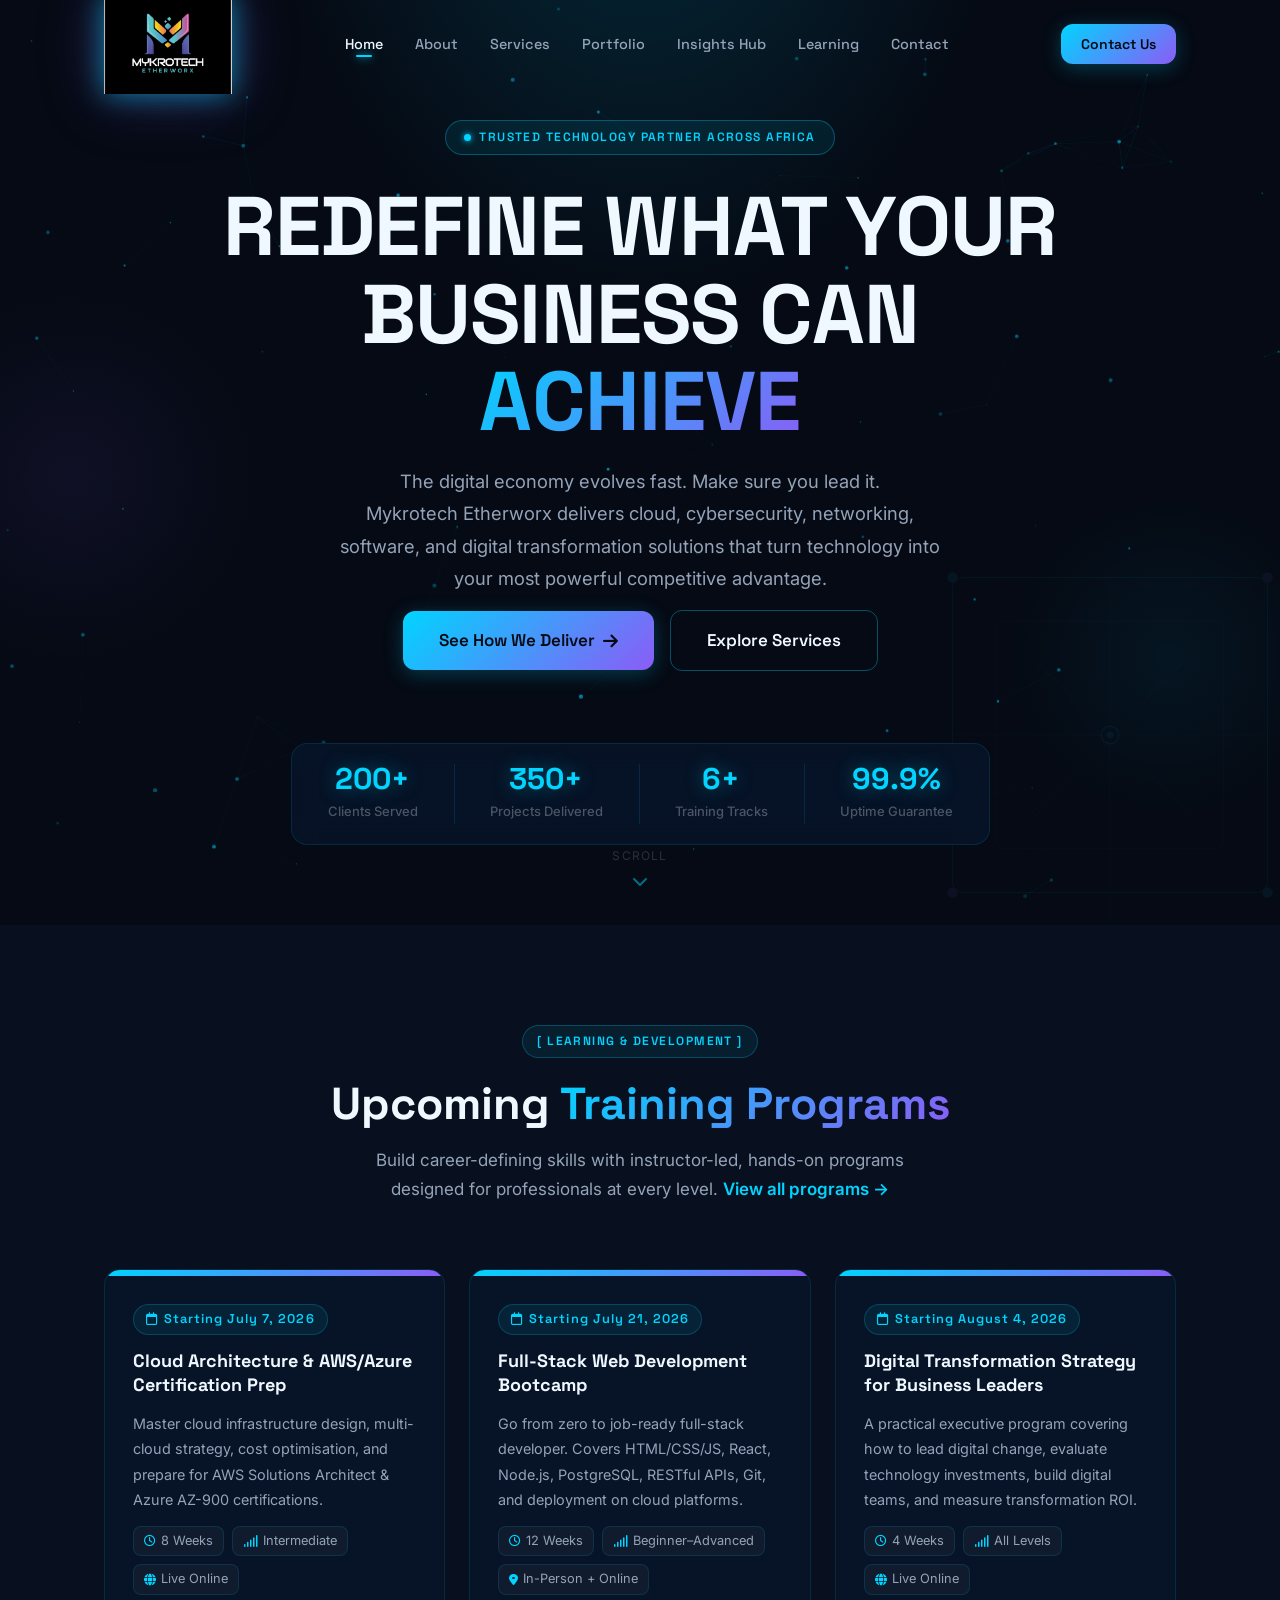
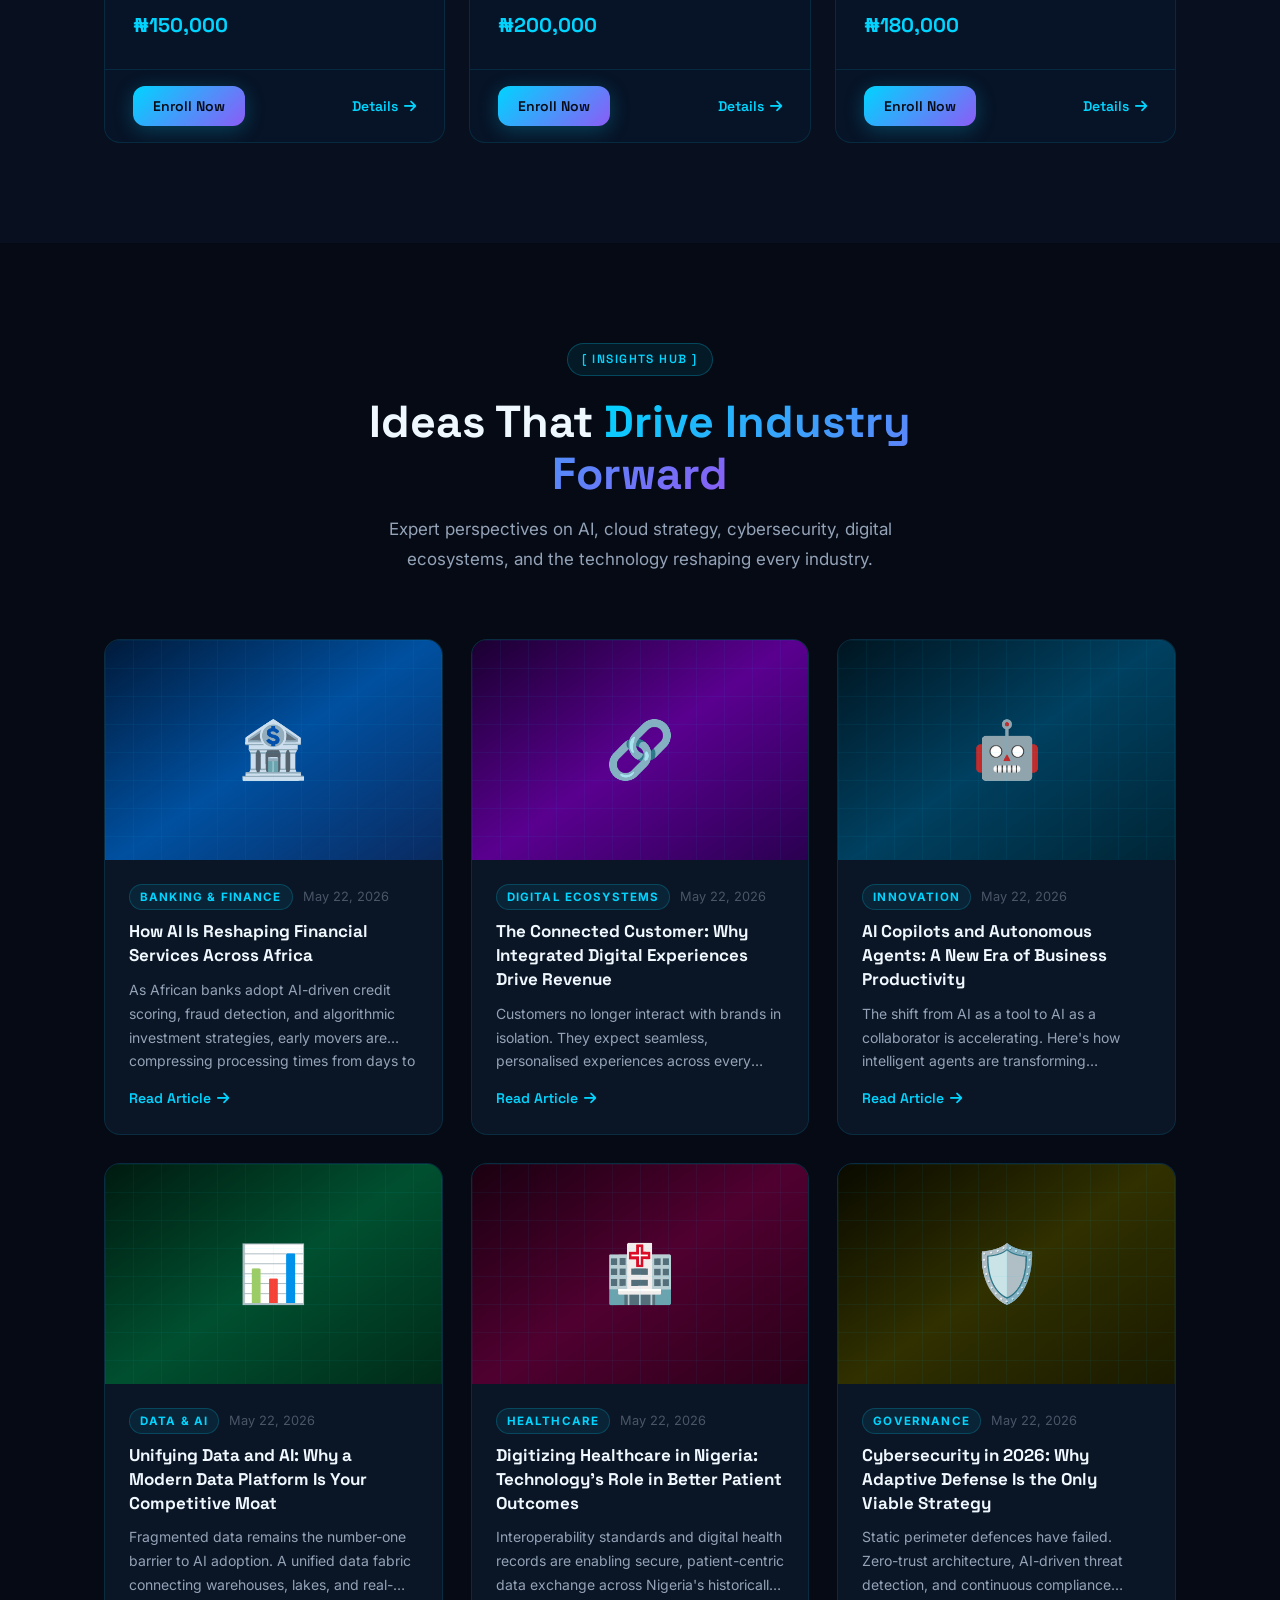
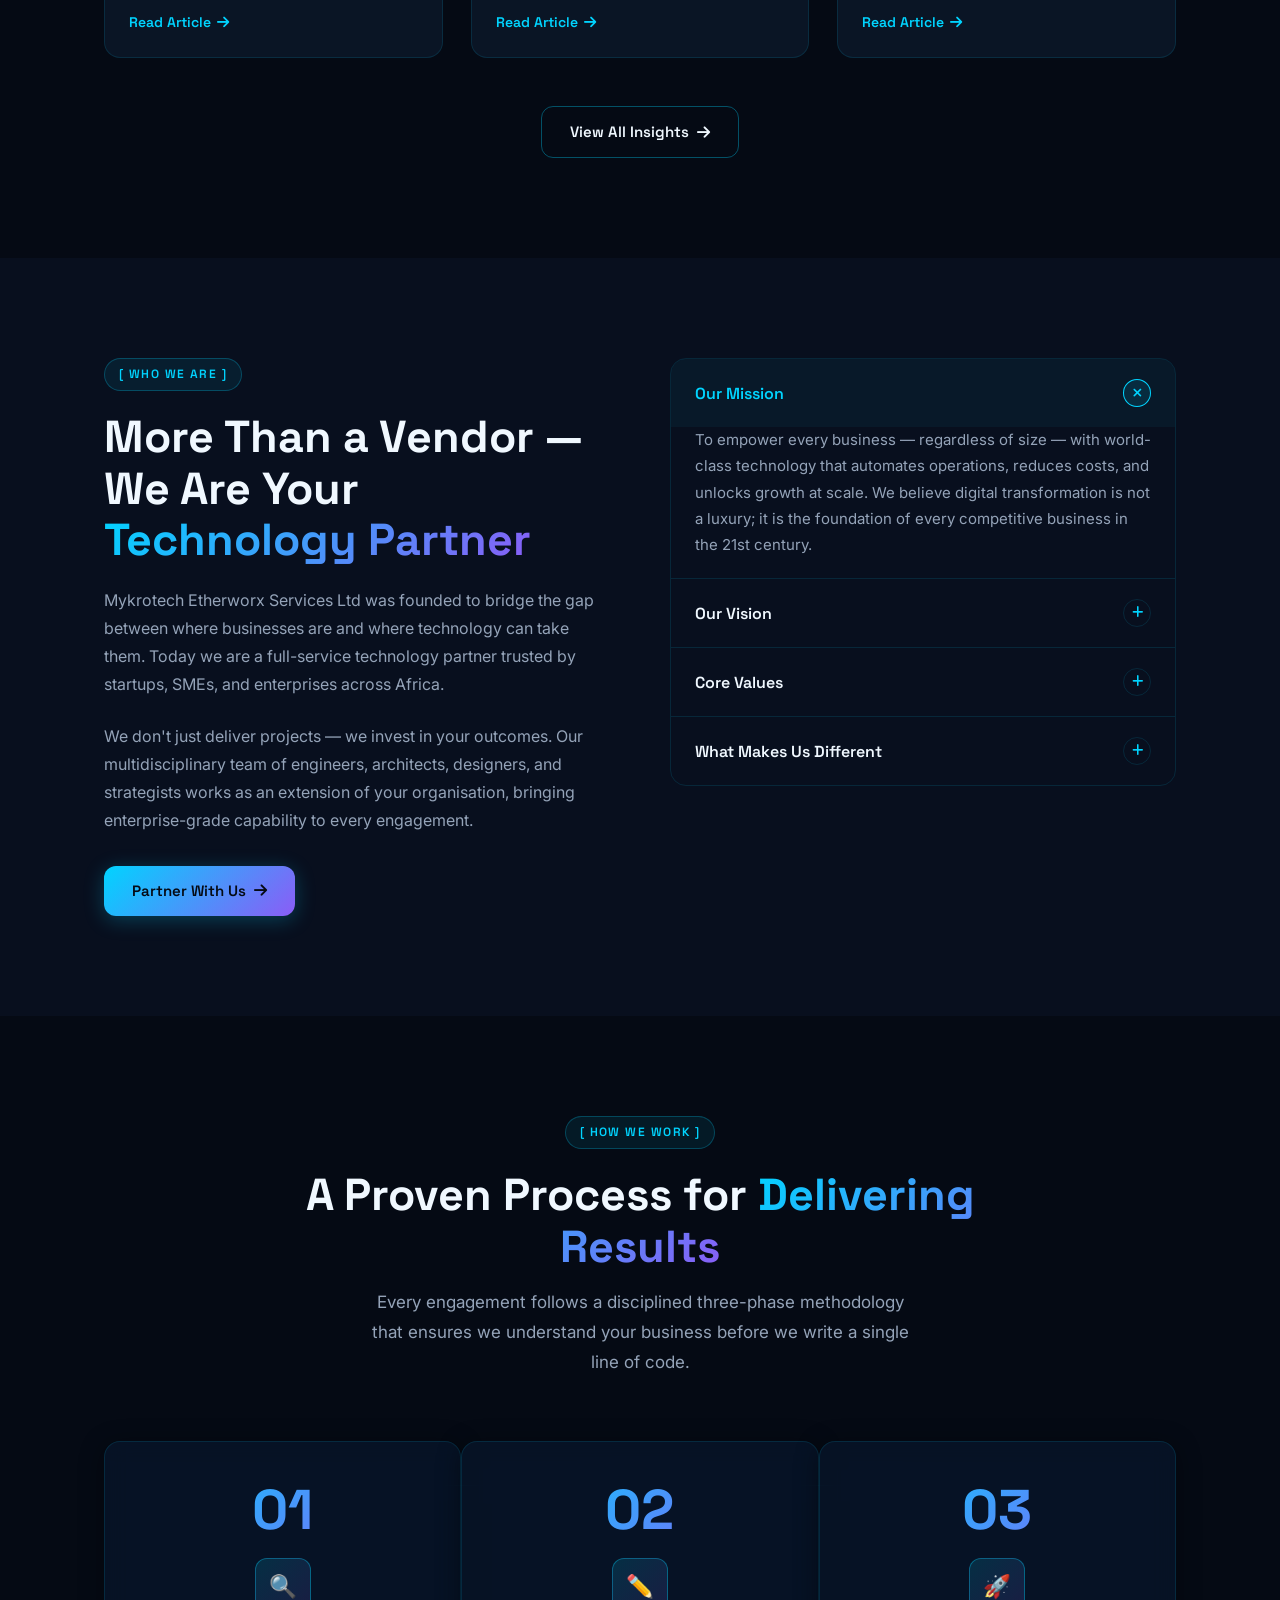
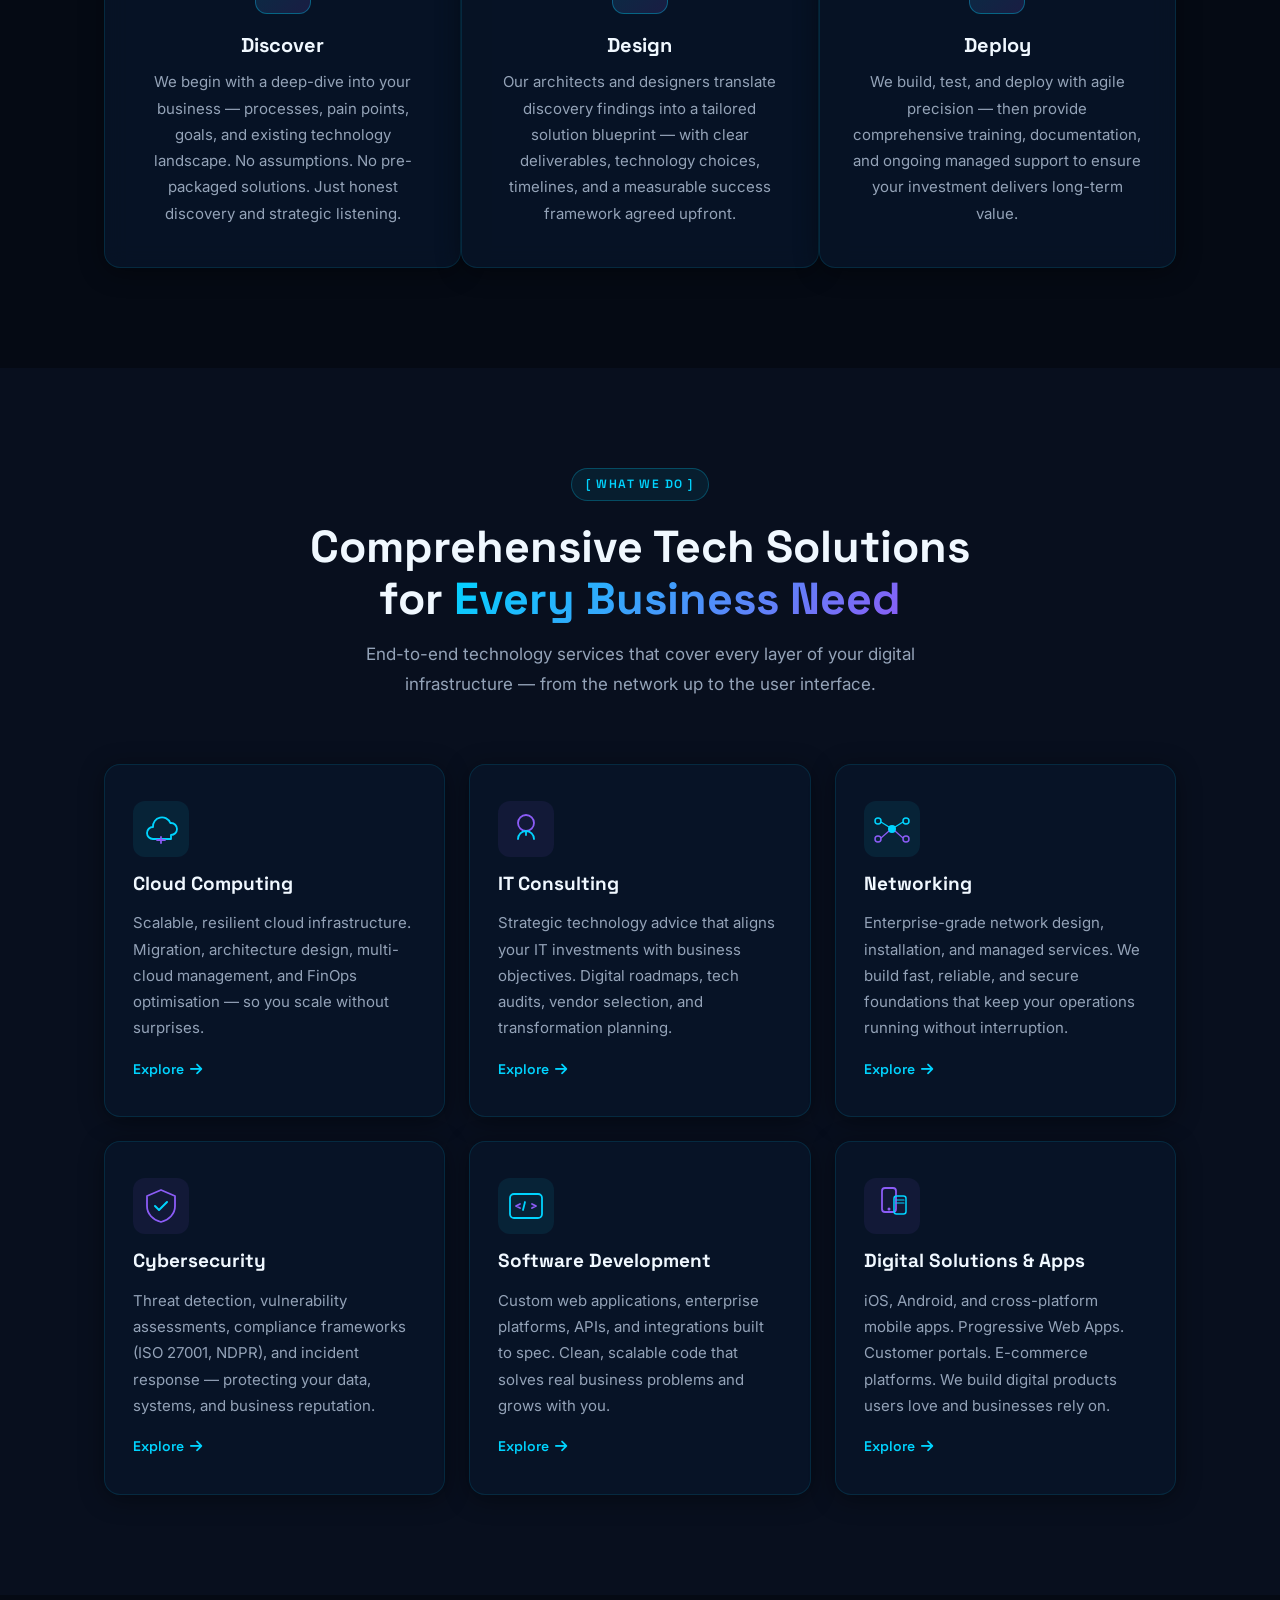
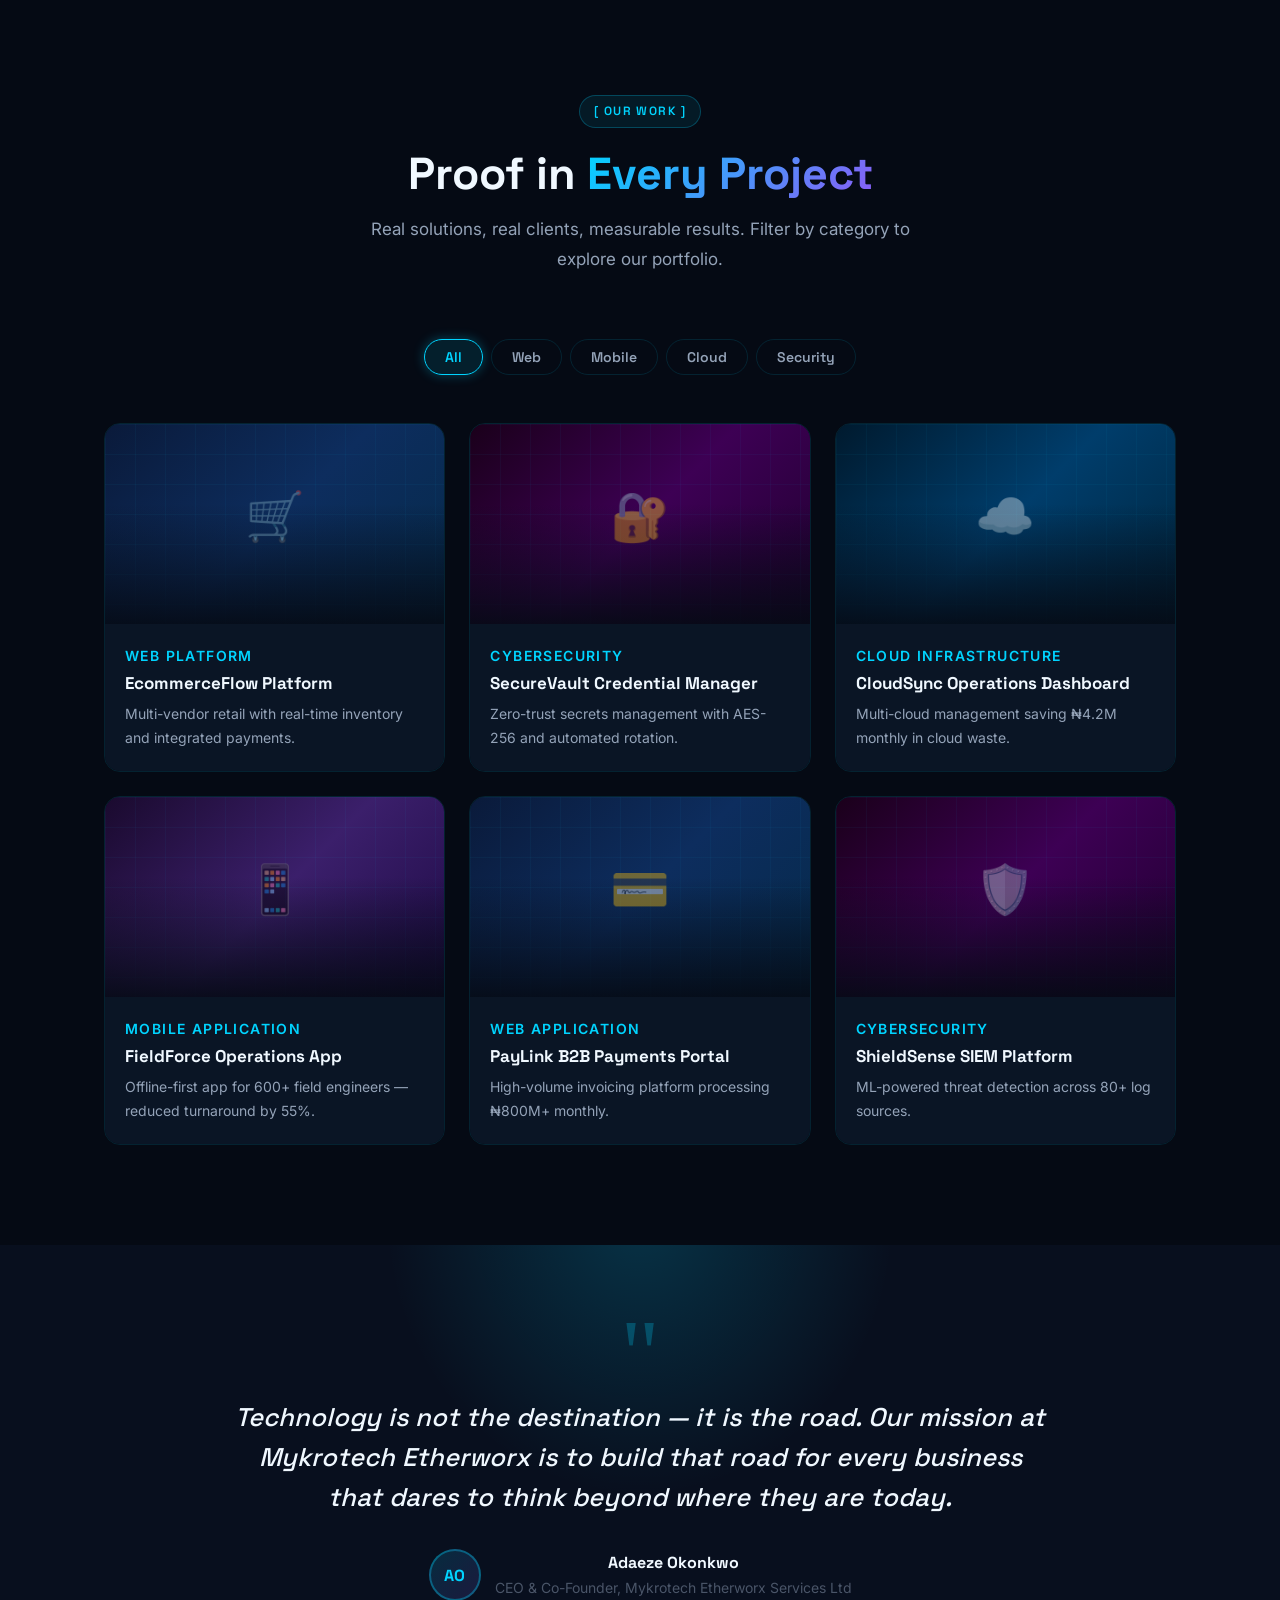
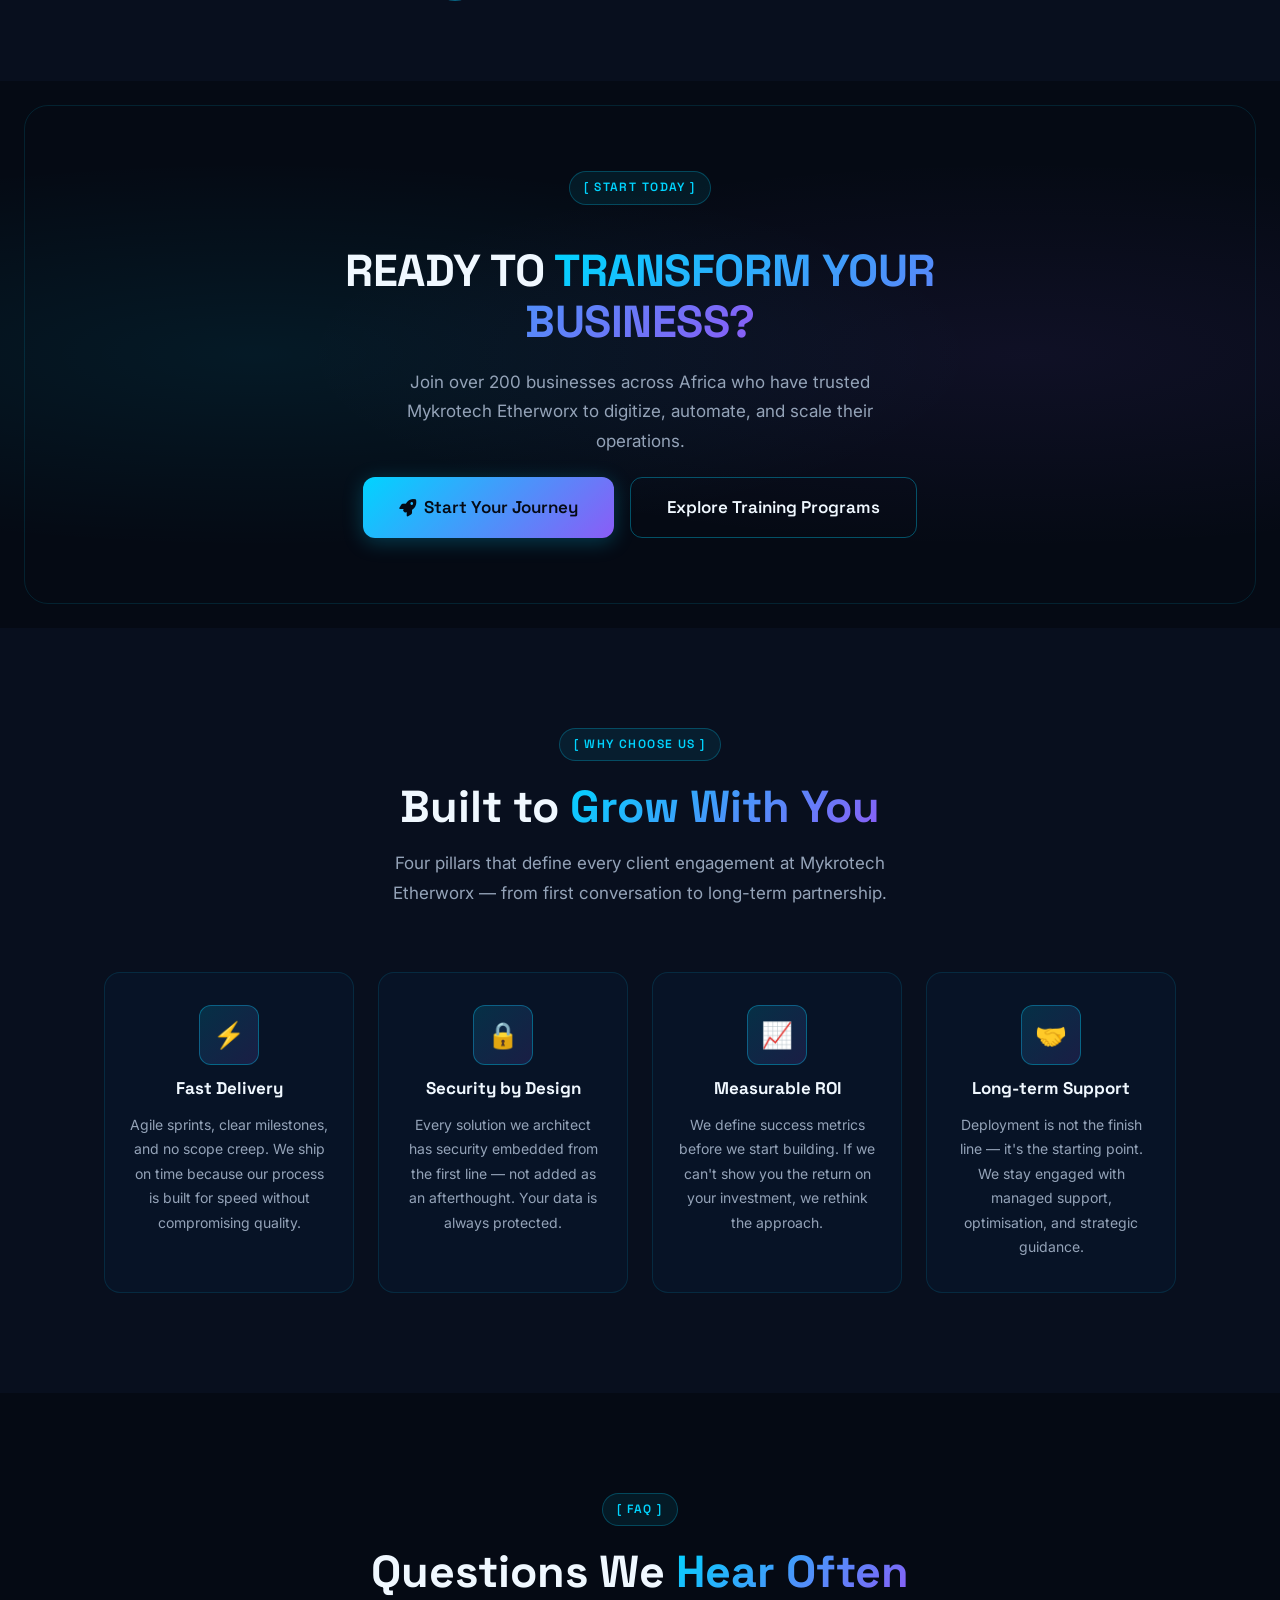
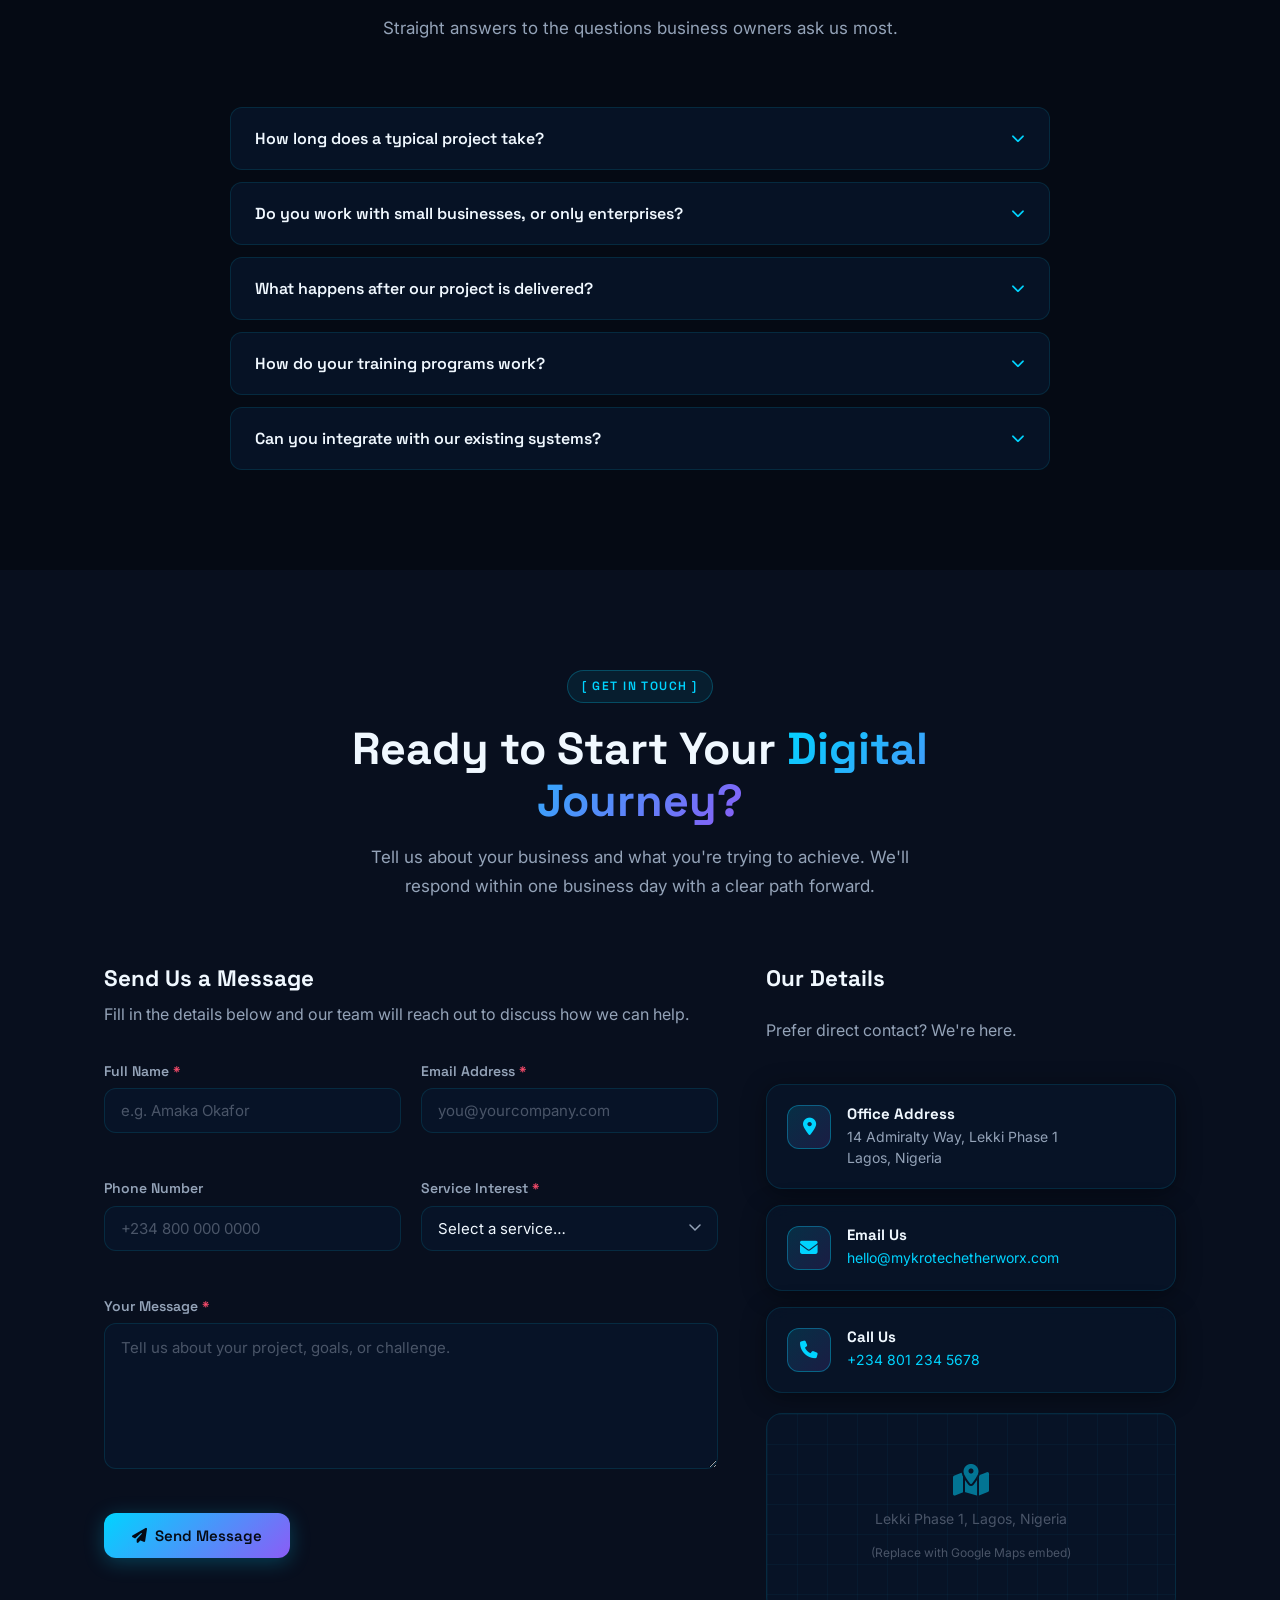
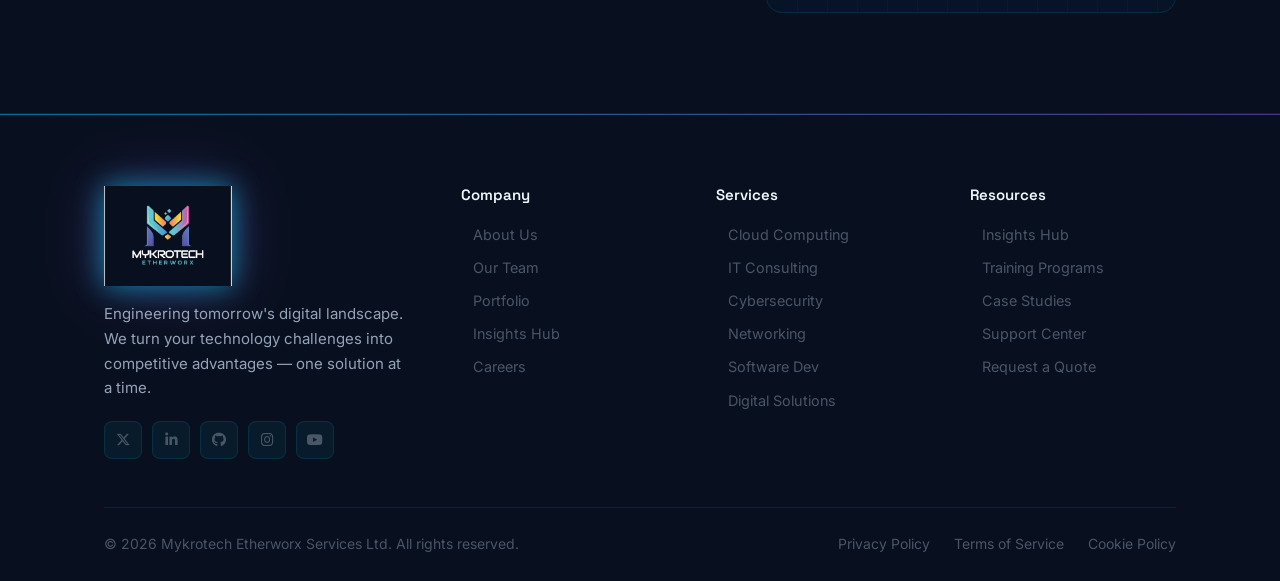
==== commit ad1c7254: "Full redesign: chamco-inspired layout with 15 sections, Insights Hub, Training Programs - index.html" ====
--- a/index.html
+++ b/index.html
@@ -1,323 +1,492 @@
 <!DOCTYPE html>
 <!--
-  ============================================================
-  MYKROTECH ETHERWORX SERVICES LTD — Main Website
-  ============================================================
-  HOW TO RUN:
-    Open index.html directly in any modern browser (Chrome, Firefox, Edge).
-    No build step or server required for local viewing.
-
-  HOW TO DEPLOY:
-    Upload the entire "mykrotech-website" folder to any static host:
-    - Netlify:      drag & drop the folder at app.netlify.com/drop
-    - Vercel:       run "npx vercel" in this folder
-    - GitHub Pages: push to a repo, enable Pages in Settings
-    - Any web host: upload via FTP/cPanel, point domain to this folder
-
-  EDITING GUIDE:
-    - Colors / Fonts / Spacing → css/styles.css  (top :root block)
-    - Animations / Interactivity → js/main.js
-    - Page content → edit sections below
-  ============================================================
+  MYKROTECH ETHERWORX SERVICES LTD — Main Website (Redesigned)
+  ─────────────────────────────────────────────────────────────
+  Open index.html in any modern browser — no build step required.
+  Deploy: drag the entire folder to app.netlify.com/drop
+  Edit content: sections are clearly labelled below.
+  Edit styles: css/styles.css | Edit interactions: js/main.js
 -->
 <html lang="en">
 <head>
   <meta charset="UTF-8" />
   <meta name="viewport" content="width=device-width, initial-scale=1.0" />
-  <meta name="description" content="Mykrotech Etherworx Services Ltd — Cloud Computing, Cybersecurity, Networking, IT Consulting, Software Development & Digital Solutions for businesses across Africa and beyond." />
+  <meta name="description" content="Mykrotech Etherworx Services Ltd — Cloud, Cybersecurity, Networking, IT Consulting, Software Development & Digital Solutions for businesses across Africa." />
   <meta name="theme-color" content="#050a14" />
-
-  <!-- Open Graph -->
   <meta property="og:title"       content="Mykrotech Etherworx Services Ltd" />
-  <meta property="og:description" content="We help businesses automate, digitize, and scale with cutting-edge technology solutions." />
+  <meta property="og:description" content="Redefine what your business can achieve with next-generation technology solutions." />
   <meta property="og:type"        content="website" />
-
   <title>Mykrotech Etherworx Services Ltd — Digital Transformation Experts</title>
 
-  <!-- Google Fonts: Space Grotesk + Inter -->
   <link rel="preconnect" href="https://fonts.googleapis.com" />
   <link rel="preconnect" href="https://fonts.gstatic.com" crossorigin />
   <link href="https://fonts.googleapis.com/css2?family=Space+Grotesk:wght@400;500;600;700&family=Inter:wght@400;500;600&display=swap" rel="stylesheet" />
-
-  <!-- Font Awesome 6 Free (icons) -->
-  <link rel="stylesheet" href="https://cdnjs.cloudflare.com/ajax/libs/font-awesome/6.5.0/css/all.min.css" integrity="sha512-Avb2QiuTy/Sz92KEkalmLQxN7MgZCsR2JBbGkOXtU3wKBpQ+DzBwAFuTABLGLZzNQcgJEXe4R0TIYB7l3b7g==" crossorigin="anonymous" referrerpolicy="no-referrer" />
-
-  <!-- Stylesheet -->
+  <link rel="stylesheet" href="https://cdnjs.cloudflare.com/ajax/libs/font-awesome/6.5.0/css/all.min.css" crossorigin="anonymous" referrerpolicy="no-referrer" />
   <link rel="stylesheet" href="css/styles.css" />
 </head>
 <body>
 
-  <!-- ============================================================
-       PARTICLE CANVAS — drawn by js/main.js over the hero section
-       ============================================================ -->
   <canvas id="particles-canvas" aria-hidden="true"></canvas>
 
-  <!-- ============================================================
-       BACK TO TOP BUTTON
-       ============================================================ -->
   <button id="back-to-top" aria-label="Back to top">
     <i class="fa-solid fa-chevron-up" aria-hidden="true"></i>
   </button>
 
-  <!-- ============================================================
+  <!-- ═══════════════════════════════════════════════════════
        NAVIGATION
-       ============================================================ -->
+       ═══════════════════════════════════════════════════════ -->
   <header id="navbar" role="banner">
     <div class="container">
       <nav class="nav-inner" aria-label="Main navigation">
 
-        <!-- Logo -->
-        <a href="#home" class="nav-logo" aria-label="Mykrotech Etherworx — go to homepage">
+        <a href="#home" class="nav-logo" aria-label="Mykrotech Etherworx — homepage">
           <img src="mylogo.png" alt="Mykrotech Etherworx Services Ltd" class="nav-logo-img" />
         </a>
 
-        <!-- Desktop nav links -->
         <ul class="nav-links" role="list">
-          <li><a href="#home"         class="active">Home</a></li>
-          <li><a href="#about">About</a></li>
+          <li><a href="#home"       class="active">Home</a></li>
+          <li><a href="#who-we-are">About</a></li>
           <li><a href="#services">Services</a></li>
           <li><a href="#portfolio">Portfolio</a></li>
-          <li><a href="#blog-preview">Blog</a></li>
+          <li><a href="blog.html">Insights Hub</a></li>
+          <li><a href="learning.html">Learning</a></li>
           <li><a href="#contact">Contact</a></li>
         </ul>
 
-        <!-- Desktop CTA -->
-        <a href="#contact" class="btn btn-primary nav-cta btn-sm">Get Started</a>
-
-        <!-- Mobile hamburger -->
-        <button class="hamburger" aria-label="Open navigation menu" aria-expanded="false" aria-controls="mobile-menu">
-          <span></span>
-          <span></span>
-          <span></span>
+        <a href="#contact" class="btn btn-primary nav-cta btn-sm">Contact Us</a>
+
+        <button class="hamburger" aria-label="Open menu" aria-expanded="false" aria-controls="mobile-nav">
+          <span></span><span></span><span></span>
         </button>
-
       </nav>
     </div>
 
-    <!-- Mobile slide-down menu -->
-    <nav class="mobile-menu" id="mobile-menu" aria-label="Mobile navigation">
+    <nav class="mobile-menu" id="mobile-nav" aria-label="Mobile navigation">
       <a href="#home">Home</a>
-      <a href="#about">About Us</a>
+      <a href="#who-we-are">About</a>
       <a href="#services">Services</a>
       <a href="#portfolio">Portfolio</a>
-      <a href="#blog-preview">Blog</a>
+      <a href="blog.html">Insights Hub</a>
+      <a href="learning.html">Learning</a>
       <a href="#contact">Contact</a>
-      <a href="#contact" class="btn btn-primary btn-sm">Get Started</a>
+      <a href="#contact" class="btn btn-primary btn-sm">Contact Us</a>
     </nav>
   </header>
 
-  <!-- ============================================================
-       MAIN CONTENT
-       ============================================================ -->
   <main id="main-content">
 
-    <!-- ============================================================
-         SECTION 1 — HERO
-         ============================================================ -->
+    <!-- ═══════════════════════════════════════════════════════
+         1. HERO
+         ═══════════════════════════════════════════════════════ -->
     <section id="home" aria-labelledby="hero-heading">
-
-      <!-- Background glow orbs (CSS-rendered, no images) -->
-      <div class="hero-glow"     aria-hidden="true"></div>
-      <div class="hero-orb-left" aria-hidden="true"></div>
+      <div class="hero-glow"      aria-hidden="true"></div>
+      <div class="hero-orb-left"  aria-hidden="true"></div>
       <div class="hero-orb-right" aria-hidden="true"></div>
 
-      <!-- Decorative circuit SVG (bottom-right corner) -->
-      <svg class="hero-circuit" aria-hidden="true" viewBox="0 0 480 480" fill="none" xmlns="http://www.w3.org/2000/svg">
+      <!-- Decorative circuit SVG -->
+      <svg class="hero-circuit" aria-hidden="true" viewBox="0 0 480 480" fill="none">
         <rect x="60"  y="60"  width="360" height="360" rx="12" stroke="#00d4ff" stroke-width="1"/>
-        <rect x="100" y="100" width="280" height="280" rx="8"  stroke="#8b5cf6" stroke-width="0.8"/>
-        <line x1="60"  y1="240" x2="480" y2="240" stroke="#00d4ff" stroke-width="0.6"/>
-        <line x1="240" y1="60"  x2="240" y2="480" stroke="#00d4ff" stroke-width="0.6"/>
-        <circle cx="60"  cy="60"  r="6" fill="#00d4ff"/>
-        <circle cx="420" cy="60"  r="6" fill="#8b5cf6"/>
-        <circle cx="60"  cy="420" r="6" fill="#8b5cf6"/>
-        <circle cx="420" cy="420" r="6" fill="#00d4ff"/>
+        <rect x="110" y="110" width="260" height="260" rx="8"  stroke="#8b5cf6" stroke-width="0.7"/>
+        <line x1="60"  y1="240" x2="480" y2="240" stroke="#00d4ff" stroke-width="0.5"/>
+        <line x1="240" y1="60"  x2="240" y2="480" stroke="#00d4ff" stroke-width="0.5"/>
+        <circle cx="60"  cy="60"  r="6"  fill="#00d4ff"/>
+        <circle cx="420" cy="60"  r="6"  fill="#8b5cf6"/>
+        <circle cx="60"  cy="420" r="6"  fill="#8b5cf6"/>
+        <circle cx="420" cy="420" r="6"  fill="#00d4ff"/>
         <circle cx="240" cy="240" r="10" fill="none" stroke="#00d4ff" stroke-width="1.5"/>
         <circle cx="240" cy="240" r="4"  fill="#00d4ff"/>
-        <line x1="140" y1="140" x2="200" y2="200" stroke="#8b5cf6" stroke-width="0.6"/>
-        <line x1="340" y1="140" x2="280" y2="200" stroke="#8b5cf6" stroke-width="0.6"/>
-        <line x1="140" y1="340" x2="200" y2="280" stroke="#8b5cf6" stroke-width="0.6"/>
-        <line x1="340" y1="340" x2="280" y2="280" stroke="#8b5cf6" stroke-width="0.6"/>
-        <circle cx="140" cy="140" r="5" fill="none" stroke="#8b5cf6" stroke-width="1"/>
-        <circle cx="340" cy="140" r="5" fill="none" stroke="#8b5cf6" stroke-width="1"/>
-        <circle cx="140" cy="340" r="5" fill="none" stroke="#8b5cf6" stroke-width="1"/>
-        <circle cx="340" cy="340" r="5" fill="none" stroke="#8b5cf6" stroke-width="1"/>
+        <line x1="150" y1="150" x2="200" y2="200" stroke="#8b5cf6" stroke-width="0.6"/>
+        <line x1="330" y1="150" x2="280" y2="200" stroke="#8b5cf6" stroke-width="0.6"/>
+        <line x1="150" y1="330" x2="200" y2="280" stroke="#8b5cf6" stroke-width="0.6"/>
+        <line x1="330" y1="330" x2="280" y2="280" stroke="#8b5cf6" stroke-width="0.6"/>
       </svg>
 
       <div class="container">
         <div class="hero-content">
-
-          <!-- Status badge -->
-          <div class="hero-badge" role="status">
+          <div class="hero-badge">
             <span class="dot" aria-hidden="true"></span>
-            Digital Transformation Experts
-          </div>
-
-          <!-- Main headline -->
-          <h1 class="hero-title" id="hero-heading">
-            Turn Your Business Into a<br />
-            <span class="text-gradient">Digital Powerhouse</span>
+            Trusted Technology Partner Across Africa
+          </div>
+
+          <h1 class="hero-title-caps" id="hero-heading">
+            Redefine What Your<br />
+            Business Can <span class="text-gradient">Achieve</span>
           </h1>
 
-          <!-- Animated tagline line -->
-          <p class="hero-subtitle">
-            We help SMEs and enterprises automate, digitize, and scale.
-            Your business, <span id="hero-typed" aria-live="polite" style="color:var(--color-accent-cyan);font-weight:600;">Digitized.</span>
+          <p class="hero-body-text">
+            The digital economy evolves fast. Make sure you lead it.<br />
+            Mykrotech Etherworx delivers cloud, cybersecurity, networking, software, and digital transformation solutions that turn technology into your most powerful competitive advantage.
           </p>
 
-          <!-- CTA buttons -->
           <div class="hero-cta-row">
-            <a href="#contact" class="btn btn-primary btn-lg">
-              <i class="fa-solid fa-rocket" aria-hidden="true"></i>
-              Start Your Journey
-            </a>
-            <a href="#portfolio" class="btn btn-ghost btn-lg">
-              View Our Work
+            <a href="#methodology" class="btn btn-primary btn-lg">
+              See How We Deliver
               <i class="fa-solid fa-arrow-right" aria-hidden="true"></i>
             </a>
+            <a href="#services" class="btn btn-ghost btn-lg">Explore Services</a>
           </div>
 
           <!-- Stats strip -->
           <div class="hero-stats" role="region" aria-label="Company statistics">
             <div class="stat-item">
-              <span class="stat-number" data-target="200" data-suffix="+" aria-label="200 plus clients served">0+</span>
+              <span class="stat-number" data-target="200" data-suffix="+" aria-label="200 plus clients">0+</span>
               <span class="stat-label">Clients Served</span>
             </div>
             <div class="stat-item">
-              <span class="stat-number" data-target="350" data-suffix="+" aria-label="350 plus projects completed">0+</span>
-              <span class="stat-label">Projects Completed</span>
+              <span class="stat-number" data-target="350" data-suffix="+" aria-label="350 plus projects">0+</span>
+              <span class="stat-label">Projects Delivered</span>
             </div>
             <div class="stat-item">
-              <span class="stat-number" data-target="5" data-suffix="+" aria-label="5 plus years of experience">0+</span>
-              <span class="stat-label">Years Experience</span>
+              <span class="stat-number" data-target="6" data-suffix="+" aria-label="6 plus training tracks">0+</span>
+              <span class="stat-label">Training Tracks</span>
             </div>
             <div class="stat-item">
-              <span class="stat-number" data-target="99.9" data-suffix="%" data-float="true" aria-label="99.9 percent uptime guarantee">0%</span>
+              <span class="stat-number" data-target="99.9" data-suffix="%" data-float="true" aria-label="99.9 percent uptime">0%</span>
               <span class="stat-label">Uptime Guarantee</span>
             </div>
           </div>
-
-        </div>
-      </div>
-
-      <!-- Scroll indicator -->
+        </div>
+      </div>
+
       <div class="scroll-indicator" aria-hidden="true">
         <span>Scroll</span>
         <i class="fa-solid fa-chevron-down"></i>
       </div>
-
-    </section>
-
-    <!-- ============================================================
-         SECTION 2 — ABOUT
-         ============================================================ -->
-    <section id="about" aria-labelledby="about-heading">
-      <div class="container">
-
-        <!-- Story + Mission/Vision grid -->
-        <div class="about-grid">
-
-          <!-- Left: text -->
-          <div class="about-text" data-reveal>
-            <div class="section-badge">[ Our Story ]</div>
-            <h2 id="about-heading">Built on a Mission to <span class="text-gradient">Digitize Africa's Future</span></h2>
-            <p>
-              Mykrotech Etherworx Services Ltd was founded with a clear mandate: bridge the gap between where businesses are and where technology can take them. We saw too many ambitious companies held back by outdated manual processes, fragile infrastructure, and disconnected systems.
-            </p>
-            <p>
-              Today, we are a full-service technology partner trusted by startups, SMEs, and enterprises across the continent. From cloud infrastructure that scales on demand to mobile apps that delight customers — we engineer solutions that drive measurable business outcomes.
-            </p>
-          </div>
-
-          <!-- Right: Mission + Vision cards -->
-          <div class="mission-vision" data-reveal data-delay="2">
-            <div class="glass-card mv-card">
-              <span class="mv-icon" aria-hidden="true">🎯</span>
-              <h3>Our Mission</h3>
-              <p>To empower every business — regardless of size — with world-class technology that automates operations, reduces costs, and unlocks growth at scale.</p>
-            </div>
-            <div class="glass-card mv-card">
-              <span class="mv-icon" aria-hidden="true">🌍</span>
-              <h3>Our Vision</h3>
-              <p>A continent where every enterprise runs on smart, secure, and connected digital infrastructure — making Africa a global technology powerhouse.</p>
-            </div>
-          </div>
-
-        </div>
-
-        <!-- Core values -->
-        <div class="values-grid" role="list" aria-label="Core values">
-          <div class="glass-card value-card" role="listitem" data-reveal data-delay="1">
-            <div class="value-icon" aria-hidden="true">⚡</div>
-            <h4>Innovation First</h4>
-            <p>We embrace emerging technology and challenge conventional thinking to deliver solutions that are ahead of the curve.</p>
-          </div>
-          <div class="glass-card value-card" role="listitem" data-reveal data-delay="2">
-            <div class="value-icon" aria-hidden="true">🛡️</div>
-            <h4>Uncompromising Security</h4>
-            <p>Security isn't an add-on. It's baked into every layer of every solution we design and deploy for our clients.</p>
-          </div>
-          <div class="glass-card value-card" role="listitem" data-reveal data-delay="3">
-            <div class="value-icon" aria-hidden="true">🤝</div>
-            <h4>Client Partnership</h4>
-            <p>We don't just deliver projects — we invest in your success. Your goals become our goals from day one.</p>
-          </div>
-          <div class="glass-card value-card" role="listitem" data-reveal data-delay="4">
-            <div class="value-icon" aria-hidden="true">📊</div>
-            <h4>Results-Driven</h4>
-            <p>Every decision is anchored in measurable impact. We build and iterate until the numbers confirm the strategy works.</p>
-          </div>
-        </div>
-
-        <!-- Team section -->
-        <div class="team-section">
-          <h3 data-reveal>Meet the <span class="text-gradient">Minds Behind the Work</span></h3>
-          <p data-reveal>A diverse team of engineers, designers, and strategists united by one goal — your digital success.</p>
-          <div class="team-grid" role="list">
-            <div class="glass-card team-card" role="listitem" data-reveal data-delay="1">
-              <div class="team-avatar" aria-hidden="true">AO</div>
-              <h4>Adaeze Okonkwo</h4>
-              <span class="role">CEO &amp; Co-Founder</span>
-              <span class="bio">Cloud architect with 12 years transforming enterprise infrastructure across West Africa.</span>
-            </div>
-            <div class="glass-card team-card" role="listitem" data-reveal data-delay="2">
-              <div class="team-avatar" aria-hidden="true">CE</div>
-              <h4>Chukwuemeka Eze</h4>
-              <span class="role">CTO &amp; Co-Founder</span>
-              <span class="bio">Full-stack engineer and cybersecurity specialist. Former tech lead at two unicorn startups.</span>
-            </div>
-            <div class="glass-card team-card" role="listitem" data-reveal data-delay="3">
-              <div class="team-avatar" aria-hidden="true">FA</div>
-              <h4>Fatimah Adeyemi</h4>
-              <span class="role">Head of Design</span>
-              <span class="bio">UX-led product designer who has shipped digital experiences used by over 2 million users.</span>
-            </div>
-            <div class="glass-card team-card" role="listitem" data-reveal data-delay="4">
-              <div class="team-avatar" aria-hidden="true">BI</div>
-              <h4>Babatunde Idris</h4>
-              <span class="role">Head of Cybersecurity</span>
-              <span class="bio">Certified ethical hacker and security consultant protecting clients from emerging threats.</span>
-            </div>
-          </div>
-        </div>
-
-      </div>
-    </section>
-
-    <!-- ============================================================
-         SECTION 3 — SERVICES
-         ============================================================ -->
+    </section>
+
+    <!-- ═══════════════════════════════════════════════════════
+         2. UPCOMING TRAINING PROGRAMS
+         ═══════════════════════════════════════════════════════ -->
+    <section id="training" aria-labelledby="training-heading">
+      <div class="container">
+        <div class="section-header">
+          <div class="section-badge">[ Learning & Development ]</div>
+          <h2 id="training-heading">Upcoming <span class="text-gradient">Training Programs</span></h2>
+          <p>Build career-defining skills with instructor-led, hands-on programs designed for professionals at every level. <a href="learning.html" style="color:var(--color-accent-cyan);font-weight:600;">View all programs →</a></p>
+        </div>
+
+        <div class="training-grid" role="list">
+
+          <!-- Training 1 -->
+          <article class="training-card" role="listitem" data-reveal data-delay="1">
+            <div class="training-card-top"></div>
+            <div class="training-card-body">
+              <span class="training-date-tag">
+                <i class="fa-regular fa-calendar" aria-hidden="true"></i>
+                Starting July 7, 2026
+              </span>
+              <h3>Cloud Architecture &amp; AWS/Azure Certification Prep</h3>
+              <p>Master cloud infrastructure design, multi-cloud strategy, cost optimisation, and prepare for AWS Solutions Architect &amp; Azure AZ-900 certifications.</p>
+              <div class="training-badges">
+                <span class="training-badge"><i class="fa-regular fa-clock"></i> 8 Weeks</span>
+                <span class="training-badge"><i class="fa-solid fa-signal"></i> Intermediate</span>
+                <span class="training-badge"><i class="fa-solid fa-globe"></i> Live Online</span>
+              </div>
+              <div class="training-price">₦150,000</div>
+            </div>
+            <div class="training-card-footer">
+              <a href="learning.html" class="btn btn-primary btn-sm">Enroll Now</a>
+              <a href="learning.html" class="service-link" style="font-size:0.875rem;">Details <i class="fa-solid fa-arrow-right" aria-hidden="true"></i></a>
+            </div>
+          </article>
+
+          <!-- Training 2 -->
+          <article class="training-card" role="listitem" data-reveal data-delay="2">
+            <div class="training-card-top"></div>
+            <div class="training-card-body">
+              <span class="training-date-tag">
+                <i class="fa-regular fa-calendar" aria-hidden="true"></i>
+                Starting July 21, 2026
+              </span>
+              <h3>Full-Stack Web Development Bootcamp</h3>
+              <p>Go from zero to job-ready full-stack developer. Covers HTML/CSS/JS, React, Node.js, PostgreSQL, RESTful APIs, Git, and deployment on cloud platforms.</p>
+              <div class="training-badges">
+                <span class="training-badge"><i class="fa-regular fa-clock"></i> 12 Weeks</span>
+                <span class="training-badge"><i class="fa-solid fa-signal"></i> Beginner–Advanced</span>
+                <span class="training-badge"><i class="fa-solid fa-location-dot"></i> In-Person + Online</span>
+              </div>
+              <div class="training-price">₦200,000</div>
+            </div>
+            <div class="training-card-footer">
+              <a href="learning.html" class="btn btn-primary btn-sm">Enroll Now</a>
+              <a href="learning.html" class="service-link" style="font-size:0.875rem;">Details <i class="fa-solid fa-arrow-right" aria-hidden="true"></i></a>
+            </div>
+          </article>
+
+          <!-- Training 3 -->
+          <article class="training-card" role="listitem" data-reveal data-delay="3">
+            <div class="training-card-top"></div>
+            <div class="training-card-body">
+              <span class="training-date-tag">
+                <i class="fa-regular fa-calendar" aria-hidden="true"></i>
+                Starting August 4, 2026
+              </span>
+              <h3>Digital Transformation Strategy for Business Leaders</h3>
+              <p>A practical executive program covering how to lead digital change, evaluate technology investments, build digital teams, and measure transformation ROI.</p>
+              <div class="training-badges">
+                <span class="training-badge"><i class="fa-regular fa-clock"></i> 4 Weeks</span>
+                <span class="training-badge"><i class="fa-solid fa-signal"></i> All Levels</span>
+                <span class="training-badge"><i class="fa-solid fa-globe"></i> Live Online</span>
+              </div>
+              <div class="training-price">₦180,000</div>
+            </div>
+            <div class="training-card-footer">
+              <a href="learning.html" class="btn btn-primary btn-sm">Enroll Now</a>
+              <a href="learning.html" class="service-link" style="font-size:0.875rem;">Details <i class="fa-solid fa-arrow-right" aria-hidden="true"></i></a>
+            </div>
+          </article>
+
+        </div>
+      </div>
+    </section>
+
+    <!-- ═══════════════════════════════════════════════════════
+         3. INSIGHTS HUB (Featured Articles)
+         ═══════════════════════════════════════════════════════ -->
+    <section id="insights" aria-labelledby="insights-heading">
+      <div class="container">
+        <div class="section-header">
+          <div class="section-badge">[ Insights Hub ]</div>
+          <h2 id="insights-heading">Ideas That <span class="text-gradient">Drive Industry Forward</span></h2>
+          <p>Expert perspectives on AI, cloud strategy, cybersecurity, digital ecosystems, and the technology reshaping every industry.</p>
+        </div>
+
+        <div class="insights-grid" role="list">
+
+          <!-- Article 1 — Banking & Finance -->
+          <article class="insight-card" role="listitem" data-reveal data-delay="1">
+            <div class="insight-thumb">
+              <div class="insight-thumb-inner ithumb-1" aria-hidden="true">🏦</div>
+            </div>
+            <div class="insight-body">
+              <div class="insight-meta">
+                <span class="insight-category">Banking &amp; Finance</span>
+                <span class="insight-date">May 22, 2026</span>
+              </div>
+              <h3>How AI Is Reshaping Financial Services Across Africa</h3>
+              <p>As African banks adopt AI-driven credit scoring, fraud detection, and algorithmic investment strategies, early movers are compressing processing times from days to milliseconds.</p>
+              <a href="blog-post.html" class="insight-link">Read Article <i class="fa-solid fa-arrow-right" aria-hidden="true"></i></a>
+            </div>
+          </article>
+
+          <!-- Article 2 — Digital Ecosystems -->
+          <article class="insight-card" role="listitem" data-reveal data-delay="2">
+            <div class="insight-thumb">
+              <div class="insight-thumb-inner ithumb-2" aria-hidden="true">🔗</div>
+            </div>
+            <div class="insight-body">
+              <div class="insight-meta">
+                <span class="insight-category">Digital Ecosystems</span>
+                <span class="insight-date">May 22, 2026</span>
+              </div>
+              <h3>The Connected Customer: Why Integrated Digital Experiences Drive Revenue</h3>
+              <p>Customers no longer interact with brands in isolation. They expect seamless, personalised experiences across every touchpoint — and they leave when they don't get it.</p>
+              <a href="blog-post.html" class="insight-link">Read Article <i class="fa-solid fa-arrow-right" aria-hidden="true"></i></a>
+            </div>
+          </article>
+
+          <!-- Article 3 — Innovation -->
+          <article class="insight-card" role="listitem" data-reveal data-delay="3">
+            <div class="insight-thumb">
+              <div class="insight-thumb-inner ithumb-3" aria-hidden="true">🤖</div>
+            </div>
+            <div class="insight-body">
+              <div class="insight-meta">
+                <span class="insight-category">Innovation</span>
+                <span class="insight-date">May 22, 2026</span>
+              </div>
+              <h3>AI Copilots and Autonomous Agents: A New Era of Business Productivity</h3>
+              <p>The shift from AI as a tool to AI as a collaborator is accelerating. Here's how intelligent agents are transforming enterprise workflows and decision-making.</p>
+              <a href="blog-post.html" class="insight-link">Read Article <i class="fa-solid fa-arrow-right" aria-hidden="true"></i></a>
+            </div>
+          </article>
+
+          <!-- Article 4 — Data & AI -->
+          <article class="insight-card" role="listitem" data-reveal data-delay="1">
+            <div class="insight-thumb">
+              <div class="insight-thumb-inner ithumb-4" aria-hidden="true">📊</div>
+            </div>
+            <div class="insight-body">
+              <div class="insight-meta">
+                <span class="insight-category">Data &amp; AI</span>
+                <span class="insight-date">May 22, 2026</span>
+              </div>
+              <h3>Unifying Data and AI: Why a Modern Data Platform Is Your Competitive Moat</h3>
+              <p>Fragmented data remains the number-one barrier to AI adoption. A unified data fabric connecting warehouses, lakes, and real-time streams changes everything.</p>
+              <a href="blog-post.html" class="insight-link">Read Article <i class="fa-solid fa-arrow-right" aria-hidden="true"></i></a>
+            </div>
+          </article>
+
+          <!-- Article 5 — Healthcare -->
+          <article class="insight-card" role="listitem" data-reveal data-delay="2">
+            <div class="insight-thumb">
+              <div class="insight-thumb-inner ithumb-5" aria-hidden="true">🏥</div>
+            </div>
+            <div class="insight-body">
+              <div class="insight-meta">
+                <span class="insight-category">Healthcare</span>
+                <span class="insight-date">May 22, 2026</span>
+              </div>
+              <h3>Digitizing Healthcare in Nigeria: Technology's Role in Better Patient Outcomes</h3>
+              <p>Interoperability standards and digital health records are enabling secure, patient-centric data exchange across Nigeria's historically fragmented health system.</p>
+              <a href="blog-post.html" class="insight-link">Read Article <i class="fa-solid fa-arrow-right" aria-hidden="true"></i></a>
+            </div>
+          </article>
+
+          <!-- Article 6 — Governance -->
+          <article class="insight-card" role="listitem" data-reveal data-delay="3">
+            <div class="insight-thumb">
+              <div class="insight-thumb-inner ithumb-6" aria-hidden="true">🛡️</div>
+            </div>
+            <div class="insight-body">
+              <div class="insight-meta">
+                <span class="insight-category">Governance</span>
+                <span class="insight-date">May 22, 2026</span>
+              </div>
+              <h3>Cybersecurity in 2026: Why Adaptive Defense Is the Only Viable Strategy</h3>
+              <p>Static perimeter defences have failed. Zero-trust architecture, AI-driven threat detection, and continuous compliance monitoring are now the baseline for serious enterprise security.</p>
+              <a href="blog-post.html" class="insight-link">Read Article <i class="fa-solid fa-arrow-right" aria-hidden="true"></i></a>
+            </div>
+          </article>
+
+        </div>
+
+        <div style="text-align:center;margin-top:48px;" data-reveal>
+          <a href="blog.html" class="btn btn-ghost">
+            View All Insights <i class="fa-solid fa-arrow-right" aria-hidden="true"></i>
+          </a>
+        </div>
+      </div>
+    </section>
+
+    <!-- ═══════════════════════════════════════════════════════
+         4. WHO WE ARE — Accordion
+         ═══════════════════════════════════════════════════════ -->
+    <section id="who-we-are" aria-labelledby="who-heading">
+      <div class="container">
+        <div class="who-grid">
+
+          <div class="who-text" data-reveal>
+            <div class="section-badge">[ Who We Are ]</div>
+            <h2 id="who-heading">More Than a Vendor — We Are Your <span class="text-gradient">Technology Partner</span></h2>
+            <p>Mykrotech Etherworx Services Ltd was founded to bridge the gap between where businesses are and where technology can take them. Today we are a full-service technology partner trusted by startups, SMEs, and enterprises across Africa.</p>
+            <p>We don't just deliver projects — we invest in your outcomes. Our multidisciplinary team of engineers, architects, designers, and strategists works as an extension of your organisation, bringing enterprise-grade capability to every engagement.</p>
+            <a href="#contact" class="btn btn-primary" style="width:fit-content;margin-top:8px;">
+              Partner With Us <i class="fa-solid fa-arrow-right" aria-hidden="true"></i>
+            </a>
+          </div>
+
+          <div data-reveal data-delay="2">
+            <div class="accordion-list" role="list" aria-label="About Mykrotech Etherworx">
+
+              <div class="accordion-item" role="listitem">
+                <button class="accordion-trigger" aria-expanded="true" aria-controls="acc-mission">
+                  Our Mission
+                  <span class="accordion-icon" aria-hidden="true"><i class="fa-solid fa-plus"></i></span>
+                </button>
+                <div class="accordion-body open" id="acc-mission">
+                  <div class="accordion-body-inner">
+                    To empower every business — regardless of size — with world-class technology that automates operations, reduces costs, and unlocks growth at scale. We believe digital transformation is not a luxury; it is the foundation of every competitive business in the 21st century.
+                  </div>
+                </div>
+              </div>
+
+              <div class="accordion-item" role="listitem">
+                <button class="accordion-trigger" aria-expanded="false" aria-controls="acc-vision">
+                  Our Vision
+                  <span class="accordion-icon" aria-hidden="true"><i class="fa-solid fa-plus"></i></span>
+                </button>
+                <div class="accordion-body" id="acc-vision">
+                  <div class="accordion-body-inner">
+                    A continent where every enterprise runs on smart, secure, and connected digital infrastructure — making Africa a global technology powerhouse and positioning Nigerian businesses as world-class operators on the international stage.
+                  </div>
+                </div>
+              </div>
+
+              <div class="accordion-item" role="listitem">
+                <button class="accordion-trigger" aria-expanded="false" aria-controls="acc-values">
+                  Core Values
+                  <span class="accordion-icon" aria-hidden="true"><i class="fa-solid fa-plus"></i></span>
+                </button>
+                <div class="accordion-body" id="acc-values">
+                  <div class="accordion-body-inner">
+                    <strong style="color:var(--color-text-primary)">Innovation First</strong> — We challenge conventions and adopt emerging technologies to stay ahead of the curve.<br /><br />
+                    <strong style="color:var(--color-text-primary)">Uncompromising Security</strong> — Security is built into every layer of every solution, not bolted on at the end.<br /><br />
+                    <strong style="color:var(--color-text-primary)">Client Partnership</strong> — Your goals become our goals. We measure our success by your outcomes, not our outputs.
+                  </div>
+                </div>
+              </div>
+
+              <div class="accordion-item" role="listitem">
+                <button class="accordion-trigger" aria-expanded="false" aria-controls="acc-diff">
+                  What Makes Us Different
+                  <span class="accordion-icon" aria-hidden="true"><i class="fa-solid fa-plus"></i></span>
+                </button>
+                <div class="accordion-body" id="acc-diff">
+                  <div class="accordion-body-inner">
+                    We combine deep technical expertise with genuine business acumen. Every solution we propose is benchmarked against real business outcomes — revenue growth, cost reduction, operational efficiency. We don't recommend technology for its own sake; we recommend it when we can clearly demonstrate the return on your investment.
+                  </div>
+                </div>
+              </div>
+
+            </div>
+          </div>
+
+        </div>
+      </div>
+    </section>
+
+    <!-- ═══════════════════════════════════════════════════════
+         5. METHODOLOGY — 01 / 02 / 03
+         ═══════════════════════════════════════════════════════ -->
+    <section id="methodology" aria-labelledby="method-heading">
+      <div class="container">
+        <div class="section-header">
+          <div class="section-badge">[ How We Work ]</div>
+          <h2 id="method-heading">A Proven Process for <span class="text-gradient">Delivering Results</span></h2>
+          <p>Every engagement follows a disciplined three-phase methodology that ensures we understand your business before we write a single line of code.</p>
+        </div>
+
+        <div class="methodology-grid" role="list">
+
+          <div class="method-card glass-card" role="listitem" data-reveal data-delay="1">
+            <span class="method-number" aria-hidden="true">01</span>
+            <div class="method-icon" aria-hidden="true">🔍</div>
+            <h3>Discover</h3>
+            <p>We begin with a deep-dive into your business — processes, pain points, goals, and existing technology landscape. No assumptions. No pre-packaged solutions. Just honest discovery and strategic listening.</p>
+          </div>
+
+          <div class="method-card glass-card" role="listitem" data-reveal data-delay="2">
+            <span class="method-number" aria-hidden="true">02</span>
+            <div class="method-icon" aria-hidden="true">✏️</div>
+            <h3>Design</h3>
+            <p>Our architects and designers translate discovery findings into a tailored solution blueprint — with clear deliverables, technology choices, timelines, and a measurable success framework agreed upfront.</p>
+          </div>
+
+          <div class="method-card glass-card" role="listitem" data-reveal data-delay="3">
+            <span class="method-number" aria-hidden="true">03</span>
+            <div class="method-icon" aria-hidden="true">🚀</div>
+            <h3>Deploy</h3>
+            <p>We build, test, and deploy with agile precision — then provide comprehensive training, documentation, and ongoing managed support to ensure your investment delivers long-term value.</p>
+          </div>
+
+        </div>
+      </div>
+    </section>
+
+    <!-- ═══════════════════════════════════════════════════════
+         6. SERVICES GRID
+         ═══════════════════════════════════════════════════════ -->
     <section id="services" aria-labelledby="services-heading">
       <div class="container">
-
         <div class="section-header">
           <div class="section-badge">[ What We Do ]</div>
           <h2 id="services-heading">Comprehensive Tech Solutions for <span class="text-gradient">Every Business Need</span></h2>
-          <p>Whether you need to migrate to the cloud, secure your network, or build a world-class app — we have the expertise to deliver it end-to-end.</p>
+          <p>End-to-end technology services that cover every layer of your digital infrastructure — from the network up to the user interface.</p>
         </div>
 
         <div class="services-grid" role="list">
 
-          <!-- Cloud Computing -->
           <div class="glass-card service-card" role="listitem" data-reveal data-delay="1">
             <svg class="service-icon" aria-hidden="true" viewBox="0 0 56 56" fill="none">
               <rect width="56" height="56" rx="12" fill="rgba(0,212,255,0.08)"/>
@@ -325,24 +494,21 @@
               <path d="M28 36v6m-4-3h8" stroke="#8b5cf6" stroke-width="1.8" stroke-linecap="round"/>
             </svg>
             <h3>Cloud Computing</h3>
-            <p>Scalable, resilient cloud infrastructure tailored to your workloads. We handle migration, architecture, and ongoing management — so you focus on your business.</p>
-            <a href="#contact" class="service-link" aria-label="Learn more about Cloud Computing">Explore <i class="fa-solid fa-arrow-right" aria-hidden="true"></i></a>
-          </div>
-
-          <!-- IT Consulting -->
+            <p>Scalable, resilient cloud infrastructure. Migration, architecture design, multi-cloud management, and FinOps optimisation — so you scale without surprises.</p>
+            <a href="#contact" class="service-link">Explore <i class="fa-solid fa-arrow-right" aria-hidden="true"></i></a>
+          </div>
+
           <div class="glass-card service-card" role="listitem" data-reveal data-delay="2">
             <svg class="service-icon" aria-hidden="true" viewBox="0 0 56 56" fill="none">
               <rect width="56" height="56" rx="12" fill="rgba(139,92,246,0.08)"/>
               <circle cx="28" cy="22" r="8" stroke="#8b5cf6" stroke-width="1.8"/>
               <path d="M28 30v4m-8 4a8 8 0 0 1 16 0" stroke="#00d4ff" stroke-width="1.8" stroke-linecap="round"/>
-              <path d="M36 18l3-3m-22 3l-3-3" stroke="#8b5cf6" stroke-width="1.5" stroke-linecap="round"/>
             </svg>
             <h3>IT Consulting</h3>
-            <p>Strategic technology advice that aligns your IT investments with business objectives. From audits to full digital roadmaps — we show you the path and walk it with you.</p>
-            <a href="#contact" class="service-link" aria-label="Learn more about IT Consulting">Explore <i class="fa-solid fa-arrow-right" aria-hidden="true"></i></a>
-          </div>
-
-          <!-- Networking -->
+            <p>Strategic technology advice that aligns your IT investments with business objectives. Digital roadmaps, tech audits, vendor selection, and transformation planning.</p>
+            <a href="#contact" class="service-link">Explore <i class="fa-solid fa-arrow-right" aria-hidden="true"></i></a>
+          </div>
+
           <div class="glass-card service-card" role="listitem" data-reveal data-delay="3">
             <svg class="service-icon" aria-hidden="true" viewBox="0 0 56 56" fill="none">
               <rect width="56" height="56" rx="12" fill="rgba(0,212,255,0.08)"/>
@@ -357,11 +523,10 @@
               <line x1="39" y1="37" x2="31" y2="30" stroke="#8b5cf6" stroke-width="1.2"/>
             </svg>
             <h3>Networking</h3>
-            <p>Enterprise-grade network design, installation, and managed services. We build fast, reliable, and secure network foundations that keep your operations running without interruption.</p>
-            <a href="#contact" class="service-link" aria-label="Learn more about Networking">Explore <i class="fa-solid fa-arrow-right" aria-hidden="true"></i></a>
-          </div>
-
-          <!-- Cybersecurity -->
+            <p>Enterprise-grade network design, installation, and managed services. We build fast, reliable, and secure foundations that keep your operations running without interruption.</p>
+            <a href="#contact" class="service-link">Explore <i class="fa-solid fa-arrow-right" aria-hidden="true"></i></a>
+          </div>
+
           <div class="glass-card service-card" role="listitem" data-reveal data-delay="4">
             <svg class="service-icon" aria-hidden="true" viewBox="0 0 56 56" fill="none">
               <rect width="56" height="56" rx="12" fill="rgba(139,92,246,0.08)"/>
@@ -369,26 +534,22 @@
               <path d="M22 28l4 4 8-8" stroke="#00d4ff" stroke-width="2" stroke-linecap="round" stroke-linejoin="round"/>
             </svg>
             <h3>Cybersecurity</h3>
-            <p>Comprehensive threat detection, vulnerability assessments, compliance frameworks, and incident response. We protect your data, systems, and reputation from modern cyber threats.</p>
-            <a href="#contact" class="service-link" aria-label="Learn more about Cybersecurity">Explore <i class="fa-solid fa-arrow-right" aria-hidden="true"></i></a>
-          </div>
-
-          <!-- Software Development -->
+            <p>Threat detection, vulnerability assessments, compliance frameworks (ISO 27001, NDPR), and incident response — protecting your data, systems, and business reputation.</p>
+            <a href="#contact" class="service-link">Explore <i class="fa-solid fa-arrow-right" aria-hidden="true"></i></a>
+          </div>
+
           <div class="glass-card service-card" role="listitem" data-reveal data-delay="5">
             <svg class="service-icon" aria-hidden="true" viewBox="0 0 56 56" fill="none">
               <rect width="56" height="56" rx="12" fill="rgba(0,212,255,0.08)"/>
               <rect x="12" y="16" width="32" height="24" rx="4" stroke="#00d4ff" stroke-width="1.8"/>
               <path d="M22 26l-4 2 4 2m12-4l4 2-4 2" stroke="#8b5cf6" stroke-width="1.8" stroke-linecap="round" stroke-linejoin="round"/>
               <path d="M27 24l-2 8" stroke="#00d4ff" stroke-width="1.8" stroke-linecap="round"/>
-              <path d="M16 44h24" stroke="#00d4ff" stroke-width="1.5" stroke-linecap="round"/>
-              <path d="M28 40v4" stroke="#00d4ff" stroke-width="1.5" stroke-linecap="round"/>
             </svg>
             <h3>Software Development</h3>
-            <p>Custom web applications, enterprise systems, APIs, and third-party integrations built to spec. We write clean, scalable code that solves real business problems and grows with you.</p>
-            <a href="#contact" class="service-link" aria-label="Learn more about Software Development">Explore <i class="fa-solid fa-arrow-right" aria-hidden="true"></i></a>
-          </div>
-
-          <!-- Digital Solutions & Apps -->
+            <p>Custom web applications, enterprise platforms, APIs, and integrations built to spec. Clean, scalable code that solves real business problems and grows with you.</p>
+            <a href="#contact" class="service-link">Explore <i class="fa-solid fa-arrow-right" aria-hidden="true"></i></a>
+          </div>
+
           <div class="glass-card service-card" role="listitem" data-reveal data-delay="6">
             <svg class="service-icon" aria-hidden="true" viewBox="0 0 56 56" fill="none">
               <rect width="56" height="56" rx="12" fill="rgba(139,92,246,0.08)"/>
@@ -397,313 +558,290 @@
               <rect x="30" y="18" width="12" height="18" rx="2.5" stroke="#00d4ff" stroke-width="1.5"/>
               <line x1="32" y1="22" x2="40" y2="22" stroke="#00d4ff" stroke-width="1.2" stroke-linecap="round"/>
               <line x1="32" y1="25" x2="40" y2="25" stroke="#00d4ff" stroke-width="1.2" stroke-linecap="round"/>
-              <line x1="32" y1="28" x2="37" y2="28" stroke="#00d4ff" stroke-width="1.2" stroke-linecap="round"/>
             </svg>
             <h3>Digital Solutions &amp; Apps</h3>
-            <p>iOS, Android, and cross-platform mobile apps. Progressive Web Apps. Customer portals. E-commerce platforms. We build digital products that users love and businesses rely on.</p>
-            <a href="#contact" class="service-link" aria-label="Learn more about Digital Solutions and Apps">Explore <i class="fa-solid fa-arrow-right" aria-hidden="true"></i></a>
-          </div>
-
-        </div>
-      </div>
-    </section>
-
-    <!-- ============================================================
-         SECTION 4 — PORTFOLIO
-         ============================================================ -->
+            <p>iOS, Android, and cross-platform mobile apps. Progressive Web Apps. Customer portals. E-commerce platforms. We build digital products users love and businesses rely on.</p>
+            <a href="#contact" class="service-link">Explore <i class="fa-solid fa-arrow-right" aria-hidden="true"></i></a>
+          </div>
+
+        </div>
+      </div>
+    </section>
+
+    <!-- ═══════════════════════════════════════════════════════
+         7. PORTFOLIO
+         ═══════════════════════════════════════════════════════ -->
     <section id="portfolio" aria-labelledby="portfolio-heading">
       <div class="container">
-
         <div class="section-header">
           <div class="section-badge">[ Our Work ]</div>
           <h2 id="portfolio-heading">Proof in <span class="text-gradient">Every Project</span></h2>
-          <p>Real solutions built for real businesses. Browse our portfolio by category to see how we've helped clients across industries transform their operations.</p>
-        </div>
-
-        <!-- Filter tabs -->
-        <div class="portfolio-filters" role="tablist" aria-label="Filter portfolio by category">
-          <button class="filter-btn active" data-filter="all"      role="tab" aria-selected="true">All Projects</button>
+          <p>Real solutions, real clients, measurable results. Filter by category to explore our portfolio.</p>
+        </div>
+
+        <div class="portfolio-filters" role="tablist" aria-label="Filter by category">
+          <button class="filter-btn active" data-filter="all"      role="tab" aria-selected="true">All</button>
           <button class="filter-btn"        data-filter="web"      role="tab" aria-selected="false">Web</button>
           <button class="filter-btn"        data-filter="mobile"   role="tab" aria-selected="false">Mobile</button>
           <button class="filter-btn"        data-filter="cloud"    role="tab" aria-selected="false">Cloud</button>
           <button class="filter-btn"        data-filter="security" role="tab" aria-selected="false">Security</button>
         </div>
 
-        <!-- Project grid -->
         <div class="portfolio-grid-wrapper">
-          <div class="portfolio-grid" role="list" aria-label="Portfolio projects">
-
-            <!-- Project 1: EcommerceFlow (Web) -->
-            <article class="portfolio-card" role="listitem"
-              data-category="web"
-              data-thumb-class="thumb-web"
-              data-icon="🛒"
-              data-modal-category="Web Platform"
-              data-modal-title="EcommerceFlow Platform"
-              data-modal-desc="A fully headless e-commerce platform built for a multi-vendor retail network with 50,000+ SKUs. Features real-time inventory sync, dynamic pricing, payment gateway integration (Paystack, Flutterwave), and a vendor analytics dashboard. Reduced checkout abandonment by 38% post-launch."
-              data-stack='["React","Node.js","PostgreSQL","Redis","Paystack API","AWS S3"]'
-              aria-label="View EcommerceFlow Platform project details">
-              <div class="project-thumb thumb-web">
-                <div class="thumb-icon" aria-hidden="true">🛒</div>
-              </div>
+          <div class="portfolio-grid" role="list">
+
+            <article class="portfolio-card" role="listitem" data-category="web"
+              data-thumb-class="thumb-web" data-icon="🛒"
+              data-modal-category="Web Platform" data-modal-title="EcommerceFlow Platform"
+              data-modal-desc="Multi-vendor retail platform with real-time inventory sync, dynamic pricing, and integrated Paystack/Flutterwave payments. Reduced checkout abandonment by 38%."
+              data-stack='["React","Node.js","PostgreSQL","Redis","Paystack","AWS S3"]'
+              aria-label="View EcommerceFlow Platform details">
+              <div class="project-thumb thumb-web"><div class="thumb-icon" aria-hidden="true">🛒</div></div>
               <div class="project-body">
                 <p class="project-category">Web Platform</p>
                 <h3>EcommerceFlow Platform</h3>
-                <p>Multi-vendor retail platform with real-time inventory and integrated payments.</p>
+                <p>Multi-vendor retail with real-time inventory and integrated payments.</p>
               </div>
             </article>
 
-            <!-- Project 2: SecureVault App (Security) -->
-            <article class="portfolio-card" role="listitem"
-              data-category="security"
-              data-thumb-class="thumb-security"
-              data-icon="🔐"
-              data-modal-category="Cybersecurity"
-              data-modal-title="SecureVault Credential Manager"
-              data-modal-desc="An enterprise-grade credentials and secrets manager built for a financial services firm managing 300+ API keys, certificates, and database credentials. AES-256 encrypted at rest, zero-trust access model, full audit trail, and automated rotation schedules. Passed ISO 27001 audit with zero findings."
+            <article class="portfolio-card" role="listitem" data-category="security"
+              data-thumb-class="thumb-security" data-icon="🔐"
+              data-modal-category="Cybersecurity" data-modal-title="SecureVault Credential Manager"
+              data-modal-desc="Enterprise secrets manager with AES-256 encryption, zero-trust access model, full audit trail, and automated rotation. Passed ISO 27001 audit with zero findings."
               data-stack='["Python","FastAPI","Vault","PostgreSQL","Docker","Kubernetes"]'
-              aria-label="View SecureVault Credential Manager project details">
-              <div class="project-thumb thumb-security">
-                <div class="thumb-icon" aria-hidden="true">🔐</div>
-              </div>
+              aria-label="View SecureVault Credential Manager details">
+              <div class="project-thumb thumb-security"><div class="thumb-icon" aria-hidden="true">🔐</div></div>
               <div class="project-body">
                 <p class="project-category">Cybersecurity</p>
                 <h3>SecureVault Credential Manager</h3>
-                <p>Zero-trust secrets management with AES-256 encryption and automated rotation.</p>
+                <p>Zero-trust secrets management with AES-256 and automated rotation.</p>
               </div>
             </article>
 
-            <!-- Project 3: CloudSync Dashboard (Cloud) -->
-            <article class="portfolio-card" role="listitem"
-              data-category="cloud"
-              data-thumb-class="thumb-cloud"
-              data-icon="☁️"
-              data-modal-category="Cloud Infrastructure"
-              data-modal-title="CloudSync Operations Dashboard"
-              data-modal-desc="A unified multi-cloud management dashboard for a logistics company running workloads across AWS, Azure, and GCP. Provides real-time cost analytics, resource utilisation charts, auto-scaling controls, and incident alerting — saving the client over ₦4.2M monthly in cloud waste through automated right-sizing."
-              data-stack='["Vue.js","Python","AWS SDK","Azure SDK","GCP SDK","Prometheus","Grafana"]'
-              aria-label="View CloudSync Operations Dashboard project details">
-              <div class="project-thumb thumb-cloud">
-                <div class="thumb-icon" aria-hidden="true">☁️</div>
-              </div>
+            <article class="portfolio-card" role="listitem" data-category="cloud"
+              data-thumb-class="thumb-cloud" data-icon="☁️"
+              data-modal-category="Cloud Infrastructure" data-modal-title="CloudSync Operations Dashboard"
+              data-modal-desc="Unified multi-cloud management dashboard saving ₦4.2M monthly in cloud waste through automated right-sizing across AWS, Azure, and GCP."
+              data-stack='["Vue.js","Python","AWS SDK","Azure SDK","GCP SDK","Prometheus"]'
+              aria-label="View CloudSync Operations Dashboard details">
+              <div class="project-thumb thumb-cloud"><div class="thumb-icon" aria-hidden="true">☁️</div></div>
               <div class="project-body">
                 <p class="project-category">Cloud Infrastructure</p>
                 <h3>CloudSync Operations Dashboard</h3>
-                <p>Multi-cloud management platform with real-time cost analytics and auto-scaling.</p>
+                <p>Multi-cloud management saving ₦4.2M monthly in cloud waste.</p>
               </div>
             </article>
 
-            <!-- Project 4: FieldForce Mobile (Mobile) -->
-            <article class="portfolio-card" role="listitem"
-              data-category="mobile"
-              data-thumb-class="thumb-mobile"
-              data-icon="📱"
-              data-modal-category="Mobile Application"
-              data-modal-title="FieldForce Field Operations App"
-              data-modal-desc="A cross-platform mobile app (iOS + Android) for a telecoms company's 600-strong field engineering team. Features offline-first data sync, GPS job routing, photo/video evidence capture, digital work-order completion, and manager dashboards. Reduced job turnaround time by 55% in the first quarter post-rollout."
+            <article class="portfolio-card" role="listitem" data-category="mobile"
+              data-thumb-class="thumb-mobile" data-icon="📱"
+              data-modal-category="Mobile Application" data-modal-title="FieldForce Operations App"
+              data-modal-desc="Offline-first field operations app for 600 telecoms engineers — GPS routing, digital work orders, photo evidence. Reduced job turnaround by 55%."
               data-stack='["React Native","Expo","SQLite","Node.js","Google Maps API","Firebase"]'
-              aria-label="View FieldForce Field Operations App project details">
-              <div class="project-thumb thumb-mobile">
-                <div class="thumb-icon" aria-hidden="true">📱</div>
-              </div>
+              aria-label="View FieldForce Operations App details">
+              <div class="project-thumb thumb-mobile"><div class="thumb-icon" aria-hidden="true">📱</div></div>
               <div class="project-body">
                 <p class="project-category">Mobile Application</p>
                 <h3>FieldForce Operations App</h3>
-                <p>Offline-first field operations app used by 600+ engineers with GPS routing.</p>
+                <p>Offline-first app for 600+ field engineers — reduced turnaround by 55%.</p>
               </div>
             </article>
 
-            <!-- Project 5: Netwatch Manager (Cloud) -->
-            <article class="portfolio-card" role="listitem"
-              data-category="cloud"
-              data-thumb-class="thumb-cloud"
-              data-icon="🌐"
-              data-modal-category="Network Management"
-              data-modal-title="Netwatch Network Manager"
-              data-modal-desc="A cloud-hosted network performance monitoring and management platform for an ISP managing over 1,200 edge nodes. Provides real-time bandwidth charts, automated fault detection, configuration backups, and SLA reporting. Reduced mean time to detect (MTTD) network faults from 45 minutes to under 4 minutes."
-              data-stack='["Angular","Django","InfluxDB","SNMP","Celery","RabbitMQ","AWS"]'
-              aria-label="View Netwatch Network Manager project details">
-              <div class="project-thumb thumb-cloud">
-                <div class="thumb-icon" aria-hidden="true">🌐</div>
-              </div>
-              <div class="project-body">
-                <p class="project-category">Network Management</p>
-                <h3>Netwatch Network Manager</h3>
-                <p>Cloud-hosted monitoring platform for 1,200+ edge nodes with fault auto-detection.</p>
-              </div>
-            </article>
-
-            <!-- Project 6: PayLink Portal (Web) -->
-            <article class="portfolio-card" role="listitem"
-              data-category="web"
-              data-thumb-class="thumb-web"
-              data-icon="💳"
-              data-modal-category="Web Application"
-              data-modal-title="PayLink B2B Payments Portal"
-              data-modal-desc="A web-based B2B payments and invoicing portal for a manufacturing firm processing ₦800M+ in monthly transactions. Built with a double-entry accounting engine, multi-currency support, automated reconciliation, and real-time treasury dashboards. Eliminated manual reconciliation errors entirely and saved 40+ finance team hours weekly."
-              data-stack='["Next.js","TypeScript","Prisma","PostgreSQL","Flutterwave","Sendgrid"]'
-              aria-label="View PayLink B2B Payments Portal project details">
-              <div class="project-thumb thumb-web">
-                <div class="thumb-icon" aria-hidden="true">💳</div>
-              </div>
+            <article class="portfolio-card" role="listitem" data-category="web"
+              data-thumb-class="thumb-web" data-icon="💳"
+              data-modal-category="Web Application" data-modal-title="PayLink B2B Payments Portal"
+              data-modal-desc="B2B payments and invoicing portal processing ₦800M+ monthly. Double-entry accounting engine, multi-currency support, automated reconciliation."
+              data-stack='["Next.js","TypeScript","Prisma","PostgreSQL","Flutterwave","SendGrid"]'
+              aria-label="View PayLink B2B Payments Portal details">
+              <div class="project-thumb thumb-web"><div class="thumb-icon" aria-hidden="true">💳</div></div>
               <div class="project-body">
                 <p class="project-category">Web Application</p>
                 <h3>PayLink B2B Payments Portal</h3>
-                <p>High-volume invoicing and reconciliation platform processing ₦800M+ monthly.</p>
+                <p>High-volume invoicing platform processing ₦800M+ monthly.</p>
               </div>
             </article>
 
-            <!-- Project 7: ShieldSense SIEM (Security) -->
-            <article class="portfolio-card" role="listitem"
-              data-category="security"
-              data-thumb-class="thumb-security"
-              data-icon="🛡️"
-              data-modal-category="Cybersecurity"
-              data-modal-title="ShieldSense SIEM Platform"
-              data-modal-desc="A custom Security Information and Event Management (SIEM) platform built for a Nigerian bank with 2 million+ customer accounts. Aggregates logs from 80+ sources, uses ML-based anomaly detection to flag suspicious activity, and provides a 24/7 SOC analyst dashboard. Detected and neutralised a live credential-stuffing attack within 6 minutes of ingestion."
+            <article class="portfolio-card" role="listitem" data-category="security"
+              data-thumb-class="thumb-security" data-icon="🛡️"
+              data-modal-category="Cybersecurity" data-modal-title="ShieldSense SIEM Platform"
+              data-modal-desc="Custom SIEM platform for a Nigerian bank — ML anomaly detection across 80+ log sources. Detected and neutralised a live credential-stuffing attack in 6 minutes."
               data-stack='["Elasticsearch","Kibana","Python","Kafka","TensorFlow Lite","Redis"]'
-              aria-label="View ShieldSense SIEM Platform project details">
-              <div class="project-thumb thumb-security">
-                <div class="thumb-icon" aria-hidden="true">🛡️</div>
-              </div>
+              aria-label="View ShieldSense SIEM Platform details">
+              <div class="project-thumb thumb-security"><div class="thumb-icon" aria-hidden="true">🛡️</div></div>
               <div class="project-body">
                 <p class="project-category">Cybersecurity</p>
                 <h3>ShieldSense SIEM Platform</h3>
-                <p>ML-powered threat detection platform aggregating logs from 80+ sources.</p>
+                <p>ML-powered threat detection across 80+ log sources.</p>
               </div>
             </article>
 
-            <!-- Project 8: LogiTrack Mobile (Mobile) -->
-            <article class="portfolio-card" role="listitem"
-              data-category="mobile"
-              data-thumb-class="thumb-mobile"
-              data-icon="🚚"
-              data-modal-category="Mobile Application"
-              data-modal-title="LogiTrack Delivery Tracker"
-              data-modal-desc="A consumer + driver-facing mobile app for a last-mile delivery startup. Customers track orders in real time on an interactive map; drivers receive optimised routes, proof-of-delivery prompts, and earnings summaries. The app handled 12,000 daily active users within 3 months of launch with 4.7-star ratings on both app stores."
-              data-stack='["Flutter","Dart","Google Maps SDK","Firebase","Node.js","MongoDB"]'
-              aria-label="View LogiTrack Delivery Tracker project details">
-              <div class="project-thumb thumb-mobile">
-                <div class="thumb-icon" aria-hidden="true">🚚</div>
-              </div>
-              <div class="project-body">
-                <p class="project-category">Mobile Application</p>
-                <h3>LogiTrack Delivery Tracker</h3>
-                <p>Real-time delivery tracking app with 12,000 DAUs and 4.7-star rating.</p>
-              </div>
-            </article>
-
-            <!-- Project 9: DataBridge API (Web) -->
-            <article class="portfolio-card" role="listitem"
-              data-category="web"
-              data-thumb-class="thumb-web"
-              data-icon="🔗"
-              data-modal-category="API Integration"
-              data-modal-title="DataBridge Integration API"
-              data-modal-desc="A central integration API and data pipeline for a healthcare group connecting 7 hospital management systems, an insurance claims platform, a pharmacy POS, and a patient mobile app. Processes 4M+ data events daily with guaranteed delivery, transformation, and compliance with NDPR data residency requirements."
-              data-stack='["Node.js","TypeScript","Apache Kafka","Redis","MySQL","Docker","Nginx"]'
-              aria-label="View DataBridge Integration API project details">
-              <div class="project-thumb thumb-web">
-                <div class="thumb-icon" aria-hidden="true">🔗</div>
-              </div>
-              <div class="project-body">
-                <p class="project-category">API Integration</p>
-                <h3>DataBridge Integration API</h3>
-                <p>Healthcare data pipeline connecting 7 systems, processing 4M+ events daily.</p>
-              </div>
-            </article>
-
-          </div>
-        </div>
-
-      </div>
-    </section>
-
-    <!-- ============================================================
-         SECTION 5 — BLOG PREVIEW
-         ============================================================ -->
-    <section id="blog-preview" aria-labelledby="blog-heading">
-      <div class="container">
-
+          </div>
+        </div>
+      </div>
+    </section>
+
+    <!-- ═══════════════════════════════════════════════════════
+         8. LEADERSHIP QUOTE
+         ═══════════════════════════════════════════════════════ -->
+    <section id="quote-section" aria-label="Leadership quote">
+      <div class="container">
+        <div class="quote-inner" data-reveal>
+          <span class="quote-mark" aria-hidden="true">"</span>
+          <p class="quote-text">
+            Technology is not the destination — it is the road. Our mission at Mykrotech Etherworx is to build that road for every business that dares to think beyond where they are today.
+          </p>
+          <div class="quote-author">
+            <div class="quote-avatar" aria-hidden="true">AO</div>
+            <div class="quote-author-text">
+              <strong>Adaeze Okonkwo</strong>
+              <span>CEO &amp; Co-Founder, Mykrotech Etherworx Services Ltd</span>
+            </div>
+          </div>
+        </div>
+      </div>
+    </section>
+
+    <!-- ═══════════════════════════════════════════════════════
+         9. CTA ZONE
+         ═══════════════════════════════════════════════════════ -->
+    <section id="cta-zone" aria-labelledby="cta-heading">
+      <div class="cta-zone-bg" aria-hidden="true"></div>
+      <div class="cta-zone-border" aria-hidden="true"></div>
+      <div class="container">
+        <div class="cta-zone-inner" data-reveal>
+          <div class="section-badge">[ Start Today ]</div>
+          <h2 id="cta-heading">Ready to <span class="text-gradient">Transform Your Business?</span></h2>
+          <p>Join over 200 businesses across Africa who have trusted Mykrotech Etherworx to digitize, automate, and scale their operations.</p>
+          <div class="cta-btn-row">
+            <a href="#contact" class="btn btn-primary btn-lg">
+              <i class="fa-solid fa-rocket" aria-hidden="true"></i>
+              Start Your Journey
+            </a>
+            <a href="learning.html" class="btn btn-ghost btn-lg">
+              Explore Training Programs
+            </a>
+          </div>
+        </div>
+      </div>
+    </section>
+
+    <!-- ═══════════════════════════════════════════════════════
+         10. WHY MYKROTECH — 4-col grid
+         ═══════════════════════════════════════════════════════ -->
+    <section id="why-us" aria-labelledby="why-heading">
+      <div class="container">
         <div class="section-header">
-          <div class="section-badge">[ Insights ]</div>
-          <h2 id="blog-heading">From the <span class="text-gradient">Mykrotech Etherworx</span> Desk</h2>
-          <p>Practical insights on cloud strategy, cybersecurity, digital transformation, and building technology that lasts.</p>
-        </div>
-
-        <div class="blog-grid" role="list">
-
-          <!-- Blog Card 1 -->
-          <article class="blog-card glass-card" role="listitem" data-reveal data-delay="1">
-            <div class="blog-thumb">
-              <div class="blog-thumb-inner blog-thumb-1" aria-hidden="true">☁️</div>
-            </div>
-            <div class="blog-body">
-              <div class="blog-meta">
-                <span class="blog-category">Cloud Strategy</span>
-                <span class="blog-date">May 28, 2026</span>
-              </div>
-              <h3>Why Your Business Needs a Multi-Cloud Strategy in 2026</h3>
-              <p>Relying on a single cloud provider is a single point of failure. Here's how multi-cloud architecture gives you resilience, cost control, and negotiating power.</p>
-              <a href="blog-post.html" class="blog-read-more" aria-label="Read more: Why Your Business Needs a Multi-Cloud Strategy in 2026">
-                Read More <i class="fa-solid fa-arrow-right" aria-hidden="true"></i>
-              </a>
-            </div>
-          </article>
-
-          <!-- Blog Card 2 -->
-          <article class="blog-card glass-card" role="listitem" data-reveal data-delay="2">
-            <div class="blog-thumb">
-              <div class="blog-thumb-inner blog-thumb-2" aria-hidden="true">🛡️</div>
-            </div>
-            <div class="blog-body">
-              <div class="blog-meta">
-                <span class="blog-category">Cybersecurity</span>
-                <span class="blog-date">May 15, 2026</span>
-              </div>
-              <h3>The 5 Cyber Threats SMEs in Africa Face Right Now — and How to Stop Them</h3>
-              <p>Ransomware, credential stuffing, BEC scams — small and medium businesses are the new target. We break down what's happening and what actually works to stop it.</p>
-              <a href="blog-post.html" class="blog-read-more" aria-label="Read more: The 5 Cyber Threats SMEs in Africa Face Right Now">
-                Read More <i class="fa-solid fa-arrow-right" aria-hidden="true"></i>
-              </a>
-            </div>
-          </article>
-
-          <!-- Blog Card 3 -->
-          <article class="blog-card glass-card" role="listitem" data-reveal data-delay="3">
-            <div class="blog-thumb">
-              <div class="blog-thumb-inner blog-thumb-3" aria-hidden="true">📱</div>
-            </div>
-            <div class="blog-body">
-              <div class="blog-meta">
-                <span class="blog-category">Digital Transformation</span>
-                <span class="blog-date">Apr 30, 2026</span>
-              </div>
-              <h3>From Paper to Platform: How to Digitize Your Business Operations in 90 Days</h3>
-              <p>A practical, stage-by-stage guide to automating manual workflows, eliminating paper trails, and building a connected digital business — without breaking the bank.</p>
-              <a href="blog-post.html" class="blog-read-more" aria-label="Read more: From Paper to Platform - Digitize in 90 Days">
-                Read More <i class="fa-solid fa-arrow-right" aria-hidden="true"></i>
-              </a>
-            </div>
-          </article>
-
-        </div>
-
-        <div class="blog-cta" data-reveal>
-          <a href="blog.html" class="btn btn-ghost">
-            View All Articles <i class="fa-solid fa-arrow-right" aria-hidden="true"></i>
-          </a>
-        </div>
-
-      </div>
-    </section>
-
-    <!-- ============================================================
-         SECTION 6 — CONTACT
-         ============================================================ -->
+          <div class="section-badge">[ Why Choose Us ]</div>
+          <h2 id="why-heading">Built to <span class="text-gradient">Grow With You</span></h2>
+          <p>Four pillars that define every client engagement at Mykrotech Etherworx — from first conversation to long-term partnership.</p>
+        </div>
+
+        <div class="why-grid" role="list">
+          <div class="why-card" role="listitem" data-reveal data-delay="1">
+            <div class="why-icon" aria-hidden="true">⚡</div>
+            <h4>Fast Delivery</h4>
+            <p>Agile sprints, clear milestones, and no scope creep. We ship on time because our process is built for speed without compromising quality.</p>
+          </div>
+          <div class="why-card" role="listitem" data-reveal data-delay="2">
+            <div class="why-icon" aria-hidden="true">🔒</div>
+            <h4>Security by Design</h4>
+            <p>Every solution we architect has security embedded from the first line — not added as an afterthought. Your data is always protected.</p>
+          </div>
+          <div class="why-card" role="listitem" data-reveal data-delay="3">
+            <div class="why-icon" aria-hidden="true">📈</div>
+            <h4>Measurable ROI</h4>
+            <p>We define success metrics before we start building. If we can't show you the return on your investment, we rethink the approach.</p>
+          </div>
+          <div class="why-card" role="listitem" data-reveal data-delay="4">
+            <div class="why-icon" aria-hidden="true">🤝</div>
+            <h4>Long-term Support</h4>
+            <p>Deployment is not the finish line — it's the starting point. We stay engaged with managed support, optimisation, and strategic guidance.</p>
+          </div>
+        </div>
+      </div>
+    </section>
+
+    <!-- ═══════════════════════════════════════════════════════
+         11. FAQ
+         ═══════════════════════════════════════════════════════ -->
+    <section id="faq" aria-labelledby="faq-heading">
+      <div class="container">
+        <div class="section-header">
+          <div class="section-badge">[ FAQ ]</div>
+          <h2 id="faq-heading">Questions We <span class="text-gradient">Hear Often</span></h2>
+          <p>Straight answers to the questions business owners ask us most.</p>
+        </div>
+
+        <div class="faq-list">
+
+          <div class="faq-item">
+            <button class="faq-trigger" aria-expanded="false">
+              How long does a typical project take?
+              <i class="fa-solid fa-chevron-down faq-chevron" aria-hidden="true"></i>
+            </button>
+            <div class="faq-body">
+              <div class="faq-body-inner">
+                It depends on scope. A simple web app or cloud migration can take 6–10 weeks. A complex enterprise platform with integrations typically runs 3–6 months. We provide a detailed project timeline during the Discovery phase — and we stick to it through a structured sprint process with weekly client updates.
+              </div>
+            </div>
+          </div>
+
+          <div class="faq-item">
+            <button class="faq-trigger" aria-expanded="false">
+              Do you work with small businesses, or only enterprises?
+              <i class="fa-solid fa-chevron-down faq-chevron" aria-hidden="true"></i>
+            </button>
+            <div class="faq-body">
+              <div class="faq-body-inner">
+                Both. We work with startups, growing SMEs, and large enterprises. Our service packages are designed to scale — so a 10-person business gets the same quality of thinking and execution as a 500-person organisation, just scoped appropriately to their budget and needs.
+              </div>
+            </div>
+          </div>
+
+          <div class="faq-item">
+            <button class="faq-trigger" aria-expanded="false">
+              What happens after our project is delivered?
+              <i class="fa-solid fa-chevron-down faq-chevron" aria-hidden="true"></i>
+            </button>
+            <div class="faq-body">
+              <div class="faq-body-inner">
+                We offer tiered managed support contracts covering monitoring, maintenance, security patching, and feature updates. Most clients continue with a monthly retainer. We also provide full documentation and knowledge transfer so your internal team can handle day-to-day operations independently if preferred.
+              </div>
+            </div>
+          </div>
+
+          <div class="faq-item">
+            <button class="faq-trigger" aria-expanded="false">
+              How do your training programs work?
+              <i class="fa-solid fa-chevron-down faq-chevron" aria-hidden="true"></i>
+            </button>
+            <div class="faq-body">
+              <div class="faq-body-inner">
+                Our training programs are instructor-led, cohort-based, and delivered live online or in-person at our Lagos facility. Each program includes hands-on labs, real-world projects, and a certificate of completion. Corporate team training with custom curriculum is also available — contact us to discuss group enrollment.
+              </div>
+            </div>
+          </div>
+
+          <div class="faq-item">
+            <button class="faq-trigger" aria-expanded="false">
+              Can you integrate with our existing systems?
+              <i class="fa-solid fa-chevron-down faq-chevron" aria-hidden="true"></i>
+            </button>
+            <div class="faq-body">
+              <div class="faq-body-inner">
+                Yes — integration is one of our core specialties. We have experience connecting to ERP systems (SAP, Odoo), accounting platforms (QuickBooks, Sage), payment gateways (Paystack, Flutterwave), CRMs, and virtually any system that exposes an API. We audit your existing stack in the Discovery phase and design integrations that preserve your existing workflows while adding new capabilities.
+              </div>
+            </div>
+          </div>
+
+        </div>
+      </div>
+    </section>
+
+    <!-- ═══════════════════════════════════════════════════════
+         12. CONTACT
+         ═══════════════════════════════════════════════════════ -->
     <section id="contact" aria-labelledby="contact-heading">
       <div class="container">
-
         <div class="section-header">
           <div class="section-badge">[ Get In Touch ]</div>
           <h2 id="contact-heading">Ready to Start Your <span class="text-gradient">Digital Journey?</span></h2>
@@ -711,39 +849,32 @@
         </div>
 
         <div class="contact-grid">
-
-          <!-- Contact Form -->
           <div class="contact-form-wrapper" data-reveal>
             <h3>Send Us a Message</h3>
-            <p>Fill in the details below and a member of our team will reach out to discuss how we can help.</p>
+            <p>Fill in the details below and our team will reach out to discuss how we can help.</p>
 
             <form id="contact-form" class="contact-form" novalidate aria-label="Contact form">
-
               <div class="form-row">
                 <div class="form-group">
                   <label for="name">Full Name <span aria-hidden="true" style="color:var(--color-error)">*</span></label>
-                  <input type="text" id="name" name="name" placeholder="e.g. Amaka Okafor"
-                    required autocomplete="name" aria-required="true" aria-describedby="name-error" />
-                  <span class="field-error" id="name-error" role="alert"></span>
+                  <input type="text" id="name" name="name" placeholder="e.g. Amaka Okafor" required autocomplete="name" aria-required="true" />
+                  <span class="field-error" role="alert"></span>
                 </div>
                 <div class="form-group">
                   <label for="email">Email Address <span aria-hidden="true" style="color:var(--color-error)">*</span></label>
-                  <input type="email" id="email" name="email" placeholder="you@yourcompany.com"
-                    required autocomplete="email" aria-required="true" aria-describedby="email-error" />
-                  <span class="field-error" id="email-error" role="alert"></span>
+                  <input type="email" id="email" name="email" placeholder="you@yourcompany.com" required autocomplete="email" aria-required="true" />
+                  <span class="field-error" role="alert"></span>
                 </div>
               </div>
-
               <div class="form-row">
                 <div class="form-group">
                   <label for="phone">Phone Number</label>
-                  <input type="tel" id="phone" name="phone" placeholder="+234 800 000 0000"
-                    autocomplete="tel" aria-describedby="phone-error" />
-                  <span class="field-error" id="phone-error" role="alert"></span>
+                  <input type="tel" id="phone" name="phone" placeholder="+234 800 000 0000" autocomplete="tel" />
+                  <span class="field-error" role="alert"></span>
                 </div>
                 <div class="form-group">
                   <label for="service">Service Interest <span aria-hidden="true" style="color:var(--color-error)">*</span></label>
-                  <select id="service" name="service" required aria-required="true" aria-describedby="service-error">
+                  <select id="service" name="service" required aria-required="true">
                     <option value="">Select a service…</option>
                     <option value="cloud">Cloud Computing</option>
                     <option value="consulting">IT Consulting</option>
@@ -751,145 +882,100 @@
                     <option value="cybersecurity">Cybersecurity</option>
                     <option value="software">Software Development</option>
                     <option value="digital">Digital Solutions &amp; Apps</option>
+                    <option value="training">Training Programs</option>
                   </select>
-                  <span class="field-error" id="service-error" role="alert"></span>
+                  <span class="field-error" role="alert"></span>
                 </div>
               </div>
-
               <div class="form-group">
                 <label for="message">Your Message <span aria-hidden="true" style="color:var(--color-error)">*</span></label>
-                <textarea id="message" name="message" rows="5"
-                  placeholder="Tell us about your project, goals, or challenge. The more detail, the better we can help."
-                  required aria-required="true" aria-describedby="message-error"></textarea>
-                <span class="field-error" id="message-error" role="alert"></span>
-              </div>
-
+                <textarea id="message" name="message" rows="5" placeholder="Tell us about your project, goals, or challenge." required aria-required="true"></textarea>
+                <span class="field-error" role="alert"></span>
+              </div>
               <div class="form-submit">
                 <button type="submit" class="btn btn-primary">
                   <i class="fa-solid fa-paper-plane" aria-hidden="true"></i>
                   Send Message
                 </button>
               </div>
-
             </form>
 
-            <!-- Success message — shown after submit -->
-            <div class="form-success" role="status" aria-live="polite" aria-label="Form submission success">
-              <div class="success-icon" aria-hidden="true">
-                <i class="fa-solid fa-check"></i>
-              </div>
+            <div class="form-success" role="status" aria-live="polite">
+              <div class="success-icon" aria-hidden="true"><i class="fa-solid fa-check"></i></div>
               <h3>Message Sent!</h3>
-              <p>Thank you for reaching out. Our team will review your message and get back to you within one business day.</p>
+              <p>Thank you — our team will respond within one business day.</p>
               <a href="#home" class="btn btn-ghost btn-sm">Back to Top</a>
             </div>
           </div>
 
-          <!-- Contact info -->
           <div class="contact-info" data-reveal data-delay="2">
             <h3>Our Details</h3>
-            <p>Prefer to reach out directly? Here's how to find us.</p>
-
+            <p>Prefer direct contact? We're here.</p>
             <div class="glass-card info-card">
-              <div class="info-card-icon" aria-hidden="true">
-                <i class="fa-solid fa-location-dot"></i>
-              </div>
+              <div class="info-card-icon" aria-hidden="true"><i class="fa-solid fa-location-dot"></i></div>
               <div class="info-card-text">
                 <h4>Office Address</h4>
                 <p>14 Admiralty Way, Lekki Phase 1<br />Lagos, Nigeria</p>
               </div>
             </div>
-
             <div class="glass-card info-card">
-              <div class="info-card-icon" aria-hidden="true">
-                <i class="fa-solid fa-envelope"></i>
-              </div>
+              <div class="info-card-icon" aria-hidden="true"><i class="fa-solid fa-envelope"></i></div>
               <div class="info-card-text">
                 <h4>Email Us</h4>
-                <p>
-                  <a href="mailto:hello@mykrotechetherworx.com" style="color:var(--color-accent-cyan)">hello@mykrotechetherworx.com</a>
-                </p>
-              </div>
-            </div>
-
+                <p><a href="mailto:hello@mykrotechetherworx.com" style="color:var(--color-accent-cyan)">hello@mykrotechetherworx.com</a></p>
+              </div>
+            </div>
             <div class="glass-card info-card">
-              <div class="info-card-icon" aria-hidden="true">
-                <i class="fa-solid fa-phone"></i>
-              </div>
+              <div class="info-card-icon" aria-hidden="true"><i class="fa-solid fa-phone"></i></div>
               <div class="info-card-text">
                 <h4>Call Us</h4>
-                <p>
-                  <a href="tel:+2348012345678" style="color:var(--color-accent-cyan)">+234 801 234 5678</a>
-                </p>
-              </div>
-            </div>
-
-            <!-- Map placeholder -->
-            <div class="map-placeholder" role="img" aria-label="Map showing our office location in Lekki, Lagos">
-              <!-- Replace this div with a real Google Maps embed:
-                   <iframe src="https://www.google.com/maps/embed?..." loading="lazy" ...></iframe>
-              -->
+                <p><a href="tel:+2348012345678" style="color:var(--color-accent-cyan)">+234 801 234 5678</a></p>
+              </div>
+            </div>
+            <div class="map-placeholder" role="img" aria-label="Map — Lekki Phase 1, Lagos">
               <i class="fa-solid fa-map-location-dot" aria-hidden="true"></i>
               <span>Lekki Phase 1, Lagos, Nigeria</span>
-              <span style="font-size:0.75rem;color:var(--color-text-muted)">(Replace with Google Maps embed)</span>
-            </div>
-
-          </div>
-        </div>
-
+              <span style="font-size:.75rem;color:var(--color-text-muted)">(Replace with Google Maps embed)</span>
+            </div>
+          </div>
+        </div>
       </div>
     </section>
 
   </main>
 
-  <!-- ============================================================
+  <!-- ═══════════════════════════════════════════════════════
        FOOTER
-       ============================================================ -->
+       ═══════════════════════════════════════════════════════ -->
   <footer role="contentinfo">
     <div class="container">
-
       <div class="footer-top">
-
-        <!-- Brand column -->
         <div class="footer-brand">
           <a href="#home" class="nav-logo" aria-label="Mykrotech Etherworx — home">
             <img src="mylogo.png" alt="Mykrotech Etherworx Services Ltd" class="nav-logo-img" />
           </a>
           <p class="footer-tagline">Engineering tomorrow's digital landscape. We turn your technology challenges into competitive advantages — one solution at a time.</p>
-          <div class="footer-social" role="list" aria-label="Social media links">
-            <a href="#" class="social-link" role="listitem" aria-label="Twitter / X">
-              <i class="fa-brands fa-x-twitter" aria-hidden="true"></i>
-            </a>
-            <a href="#" class="social-link" role="listitem" aria-label="LinkedIn">
-              <i class="fa-brands fa-linkedin-in" aria-hidden="true"></i>
-            </a>
-            <a href="#" class="social-link" role="listitem" aria-label="GitHub">
-              <i class="fa-brands fa-github" aria-hidden="true"></i>
-            </a>
-            <a href="#" class="social-link" role="listitem" aria-label="Instagram">
-              <i class="fa-brands fa-instagram" aria-hidden="true"></i>
-            </a>
-            <a href="#" class="social-link" role="listitem" aria-label="YouTube">
-              <i class="fa-brands fa-youtube" aria-hidden="true"></i>
-            </a>
-          </div>
-        </div>
-
-        <!-- Company links -->
+          <div class="footer-social" role="list" aria-label="Social media">
+            <a href="#" class="social-link" role="listitem" aria-label="Twitter / X"><i class="fa-brands fa-x-twitter" aria-hidden="true"></i></a>
+            <a href="#" class="social-link" role="listitem" aria-label="LinkedIn"><i class="fa-brands fa-linkedin-in" aria-hidden="true"></i></a>
+            <a href="#" class="social-link" role="listitem" aria-label="GitHub"><i class="fa-brands fa-github" aria-hidden="true"></i></a>
+            <a href="#" class="social-link" role="listitem" aria-label="Instagram"><i class="fa-brands fa-instagram" aria-hidden="true"></i></a>
+            <a href="#" class="social-link" role="listitem" aria-label="YouTube"><i class="fa-brands fa-youtube" aria-hidden="true"></i></a>
+          </div>
+        </div>
         <div class="footer-col">
           <h4>Company</h4>
-          <nav class="footer-links" aria-label="Company links">
-            <a href="#about">About Us</a>
-            <a href="#about">Our Team</a>
+          <nav class="footer-links" aria-label="Company">
+            <a href="#who-we-are">About Us</a>
+            <a href="#who-we-are">Our Team</a>
             <a href="#portfolio">Portfolio</a>
-            <a href="blog.html">Blog</a>
+            <a href="blog.html">Insights Hub</a>
             <a href="#contact">Careers</a>
           </nav>
         </div>
-
-        <!-- Services links -->
         <div class="footer-col">
           <h4>Services</h4>
-          <nav class="footer-links" aria-label="Services links">
+          <nav class="footer-links" aria-label="Services">
             <a href="#services">Cloud Computing</a>
             <a href="#services">IT Consulting</a>
             <a href="#services">Cybersecurity</a>
@@ -898,66 +984,48 @@
             <a href="#services">Digital Solutions</a>
           </nav>
         </div>
-
-        <!-- Resources links -->
         <div class="footer-col">
           <h4>Resources</h4>
-          <nav class="footer-links" aria-label="Resources links">
-            <a href="blog.html">All Articles</a>
+          <nav class="footer-links" aria-label="Resources">
+            <a href="blog.html">Insights Hub</a>
+            <a href="learning.html">Training Programs</a>
             <a href="#contact">Case Studies</a>
-            <a href="#contact">Documentation</a>
             <a href="#contact">Support Center</a>
             <a href="#contact">Request a Quote</a>
           </nav>
         </div>
-
-      </div>
-
-      <!-- Footer bottom bar -->
+      </div>
       <div class="footer-bottom">
         <p>© 2026 Mykrotech Etherworx Services Ltd. All rights reserved.</p>
-        <nav class="footer-legal" aria-label="Legal links">
+        <nav class="footer-legal" aria-label="Legal">
           <a href="#">Privacy Policy</a>
           <a href="#">Terms of Service</a>
           <a href="#">Cookie Policy</a>
         </nav>
       </div>
-
     </div>
   </footer>
 
-  <!-- ============================================================
-       PORTFOLIO MODAL
-       ============================================================ -->
+  <!-- Portfolio Modal -->
   <div id="portfolio-modal" class="modal-overlay" role="dialog" aria-modal="true" aria-label="Project details" aria-hidden="true">
     <div class="modal-content">
-
-      <!-- Thumbnail area (dynamically updated by JS) -->
       <div class="modal-thumb thumb-web">
         <div class="modal-thumb-icon" aria-hidden="true">💻</div>
-        <button class="modal-close" aria-label="Close project details">
-          <i class="fa-solid fa-xmark" aria-hidden="true"></i>
-        </button>
-      </div>
-
-      <!-- Body (dynamically populated by JS) -->
+        <button class="modal-close" aria-label="Close"><i class="fa-solid fa-xmark" aria-hidden="true"></i></button>
+      </div>
       <div class="modal-body">
         <p class="modal-category">Category</p>
         <h2>Project Title</h2>
-        <p class="modal-desc">Project description goes here.</p>
-        <div class="modal-tags" aria-label="Technology stack"></div>
+        <p class="modal-desc">Description.</p>
+        <div class="modal-tags" aria-label="Tech stack"></div>
         <a href="#contact" class="btn btn-primary btn-sm"
-           onclick="document.getElementById('portfolio-modal').classList.remove('open'); document.body.style.overflow='';">
-          <i class="fa-solid fa-paper-plane" aria-hidden="true"></i>
-          Start a Similar Project
+           onclick="document.getElementById('portfolio-modal').classList.remove('open');document.body.style.overflow='';">
+          <i class="fa-solid fa-paper-plane" aria-hidden="true"></i> Start a Similar Project
         </a>
       </div>
-
     </div>
   </div>
 
-  <!-- Main JavaScript -->
   <script src="js/main.js"></script>
-
 </body>
 </html>
--- a/css/styles.css
+++ b/css/styles.css
@@ -375,7 +375,7 @@
   align-items: center;
   justify-content: space-between;
   gap: 24px;
-  height: 72px;
+  height: 88px;
 }
 
 /* Logo */
@@ -387,7 +387,7 @@
 }
 
 .nav-logo-img {
-  height: 72px;
+  height: 100px;
   width: auto;
   display: block;
   object-fit: contain;
@@ -2377,3 +2377,892 @@
   outline-offset: 3px;
   border-radius: 4px;
 }
+
+/* =============================================================================
+   REDESIGN — Chamco-inspired layout additions
+   ============================================================================= */
+
+/* Nav height override for new logo size */
+.nav-inner { height: 88px; }
+
+/* Hero — ALL CAPS chamco style */
+.hero-title-caps {
+  font-size: clamp(2.6rem, 7vw, 5.2rem);
+  font-weight: 700;
+  letter-spacing: -0.01em;
+  line-height: 1.05;
+  text-transform: uppercase;
+  margin-bottom: 20px;
+}
+
+.hero-body-text {
+  font-size: clamp(1rem, 1.8vw, 1.15rem);
+  color: var(--color-text-secondary);
+  max-width: 620px;
+  margin: 0 auto 16px;
+  line-height: 1.75;
+}
+
+/* =============================================================================
+   TRAINING PROGRAMS SECTION
+   ============================================================================= */
+#training {
+  background: var(--color-bg-secondary);
+  padding: var(--section-padding);
+}
+
+.training-grid {
+  display: grid;
+  grid-template-columns: repeat(3, 1fr);
+  gap: 24px;
+}
+
+.training-card {
+  background: var(--color-surface);
+  border: 1px solid var(--color-border);
+  border-radius: var(--radius-lg);
+  padding: 0;
+  overflow: hidden;
+  transition: border-color var(--transition-base), box-shadow var(--transition-base), transform var(--transition-base);
+  display: flex;
+  flex-direction: column;
+}
+
+.training-card:hover {
+  border-color: var(--color-border-hover);
+  box-shadow: var(--shadow-card-hover);
+  transform: translateY(-4px);
+}
+
+.training-card-top {
+  height: 6px;
+  background: var(--gradient-brand);
+}
+
+.training-card-body {
+  padding: 28px;
+  flex: 1;
+  display: flex;
+  flex-direction: column;
+  gap: 14px;
+}
+
+.training-date-tag {
+  display: inline-flex;
+  align-items: center;
+  gap: 6px;
+  font-family: var(--font-heading);
+  font-size: 0.8rem;
+  font-weight: 600;
+  letter-spacing: 0.08em;
+  color: var(--color-accent-cyan);
+  background: rgba(0, 212, 255, 0.08);
+  border: 1px solid rgba(0, 212, 255, 0.2);
+  padding: 4px 12px;
+  border-radius: 100px;
+  width: fit-content;
+}
+
+.training-card-body h3 {
+  font-size: 1.125rem;
+  line-height: 1.35;
+}
+
+.training-card-body p {
+  font-size: 0.9rem;
+  flex: 1;
+}
+
+.training-badges {
+  display: flex;
+  flex-wrap: wrap;
+  gap: 8px;
+}
+
+.training-badge {
+  display: inline-flex;
+  align-items: center;
+  gap: 5px;
+  font-size: 0.8rem;
+  color: var(--color-text-secondary);
+  background: rgba(255,255,255,0.04);
+  border: 1px solid var(--color-border);
+  padding: 4px 10px;
+  border-radius: var(--radius-sm);
+}
+
+.training-badge i { color: var(--color-accent-cyan); font-size: 0.75rem; }
+
+.training-price {
+  font-family: var(--font-heading);
+  font-size: 1.25rem;
+  font-weight: 700;
+  color: var(--color-accent-cyan);
+}
+
+.training-card-footer {
+  padding: 16px 28px;
+  border-top: 1px solid var(--color-border);
+  display: flex;
+  align-items: center;
+  justify-content: space-between;
+  gap: 12px;
+}
+
+/* =============================================================================
+   INSIGHTS HUB SECTION
+   ============================================================================= */
+#insights {
+  padding: var(--section-padding);
+  background: var(--color-bg);
+}
+
+.insights-grid {
+  display: grid;
+  grid-template-columns: repeat(3, 1fr);
+  gap: 28px;
+}
+
+.insight-card {
+  border-radius: var(--radius-lg);
+  overflow: hidden;
+  border: 1px solid var(--color-border);
+  display: flex;
+  flex-direction: column;
+  transition: border-color var(--transition-base), box-shadow var(--transition-base), transform var(--transition-base);
+  background: var(--color-surface-solid);
+}
+
+.insight-card:hover {
+  border-color: var(--color-border-hover);
+  box-shadow: var(--shadow-card-hover);
+  transform: translateY(-5px);
+}
+
+.insight-thumb {
+  height: 220px;
+  position: relative;
+  overflow: hidden;
+  flex-shrink: 0;
+}
+
+.insight-thumb-inner {
+  width: 100%;
+  height: 100%;
+  display: flex;
+  align-items: center;
+  justify-content: center;
+  font-size: 3.5rem;
+  position: relative;
+}
+
+.insight-thumb-inner::after {
+  content: '';
+  position: absolute;
+  inset: 0;
+  background-size: 28px 28px;
+  background-image:
+    linear-gradient(rgba(0,212,255,0.05) 1px, transparent 1px),
+    linear-gradient(90deg, rgba(0,212,255,0.05) 1px, transparent 1px);
+}
+
+/* Insight thumb gradients — one per article */
+.ithumb-1 { background: linear-gradient(145deg,#011a3a,#0050a0,#0a2a60); }
+.ithumb-2 { background: linear-gradient(145deg,#1a0030,#5a0090,#2a0050); }
+.ithumb-3 { background: linear-gradient(145deg,#001520,#004060,#002535); }
+.ithumb-4 { background: linear-gradient(145deg,#001a10,#005030,#002a18); }
+.ithumb-5 { background: linear-gradient(145deg,#1a0010,#500030,#2a0018); }
+.ithumb-6 { background: linear-gradient(145deg,#0a0a00,#303000,#1a1a00); }
+.ithumb-7 { background: linear-gradient(145deg,#001a1a,#005050,#002a2a); }
+
+.insight-body {
+  padding: 24px;
+  display: flex;
+  flex-direction: column;
+  gap: 10px;
+  flex: 1;
+}
+
+.insight-meta {
+  display: flex;
+  align-items: center;
+  gap: 10px;
+  flex-wrap: wrap;
+}
+
+.insight-category {
+  font-size: 0.72rem;
+  font-weight: 700;
+  letter-spacing: 0.1em;
+  text-transform: uppercase;
+  color: var(--color-accent-cyan);
+  background: rgba(0, 212, 255, 0.08);
+  border: 1px solid rgba(0, 212, 255, 0.2);
+  padding: 3px 10px;
+  border-radius: 100px;
+}
+
+.insight-date {
+  font-size: 0.8rem;
+  color: var(--color-text-muted);
+}
+
+.insight-body h3 {
+  font-size: 1.0625rem;
+  line-height: 1.4;
+  transition: color var(--transition-fast);
+}
+
+.insight-card:hover .insight-body h3 { color: var(--color-accent-cyan); }
+
+.insight-body p {
+  font-size: 0.875rem;
+  line-height: 1.7;
+  flex: 1;
+  display: -webkit-box;
+  -webkit-line-clamp: 3;
+  -webkit-box-orient: vertical;
+  overflow: hidden;
+}
+
+.insight-link {
+  display: inline-flex;
+  align-items: center;
+  gap: 6px;
+  font-family: var(--font-heading);
+  font-size: 0.875rem;
+  font-weight: 600;
+  color: var(--color-accent-cyan);
+  transition: gap var(--transition-fast);
+  margin-top: 4px;
+}
+.insight-link:hover { gap: 10px; }
+
+/* =============================================================================
+   WHO WE ARE — ACCORDION
+   ============================================================================= */
+#who-we-are {
+  padding: var(--section-padding);
+  background: var(--color-bg-secondary);
+}
+
+.who-grid {
+  display: grid;
+  grid-template-columns: 1fr 1fr;
+  gap: 60px;
+  align-items: start;
+}
+
+.who-text h2 { margin-bottom: 20px; }
+.who-text p  { margin-bottom: 24px; }
+
+.accordion-list {
+  display: flex;
+  flex-direction: column;
+  gap: 0;
+  border: 1px solid var(--color-border);
+  border-radius: var(--radius-lg);
+  overflow: hidden;
+}
+
+.accordion-item {
+  border-bottom: 1px solid var(--color-border);
+}
+
+.accordion-item:last-child { border-bottom: none; }
+
+.accordion-trigger {
+  width: 100%;
+  display: flex;
+  align-items: center;
+  justify-content: space-between;
+  gap: 16px;
+  padding: 20px 24px;
+  background: transparent;
+  text-align: left;
+  cursor: pointer;
+  font-family: var(--font-heading);
+  font-size: 1rem;
+  font-weight: 600;
+  color: var(--color-text-primary);
+  transition: background var(--transition-fast), color var(--transition-fast);
+}
+
+.accordion-trigger:hover,
+.accordion-trigger[aria-expanded="true"] {
+  background: rgba(0, 212, 255, 0.05);
+  color: var(--color-accent-cyan);
+}
+
+.accordion-icon {
+  width: 28px;
+  height: 28px;
+  border-radius: 50%;
+  border: 1px solid var(--color-border);
+  display: flex;
+  align-items: center;
+  justify-content: center;
+  flex-shrink: 0;
+  font-size: 0.8rem;
+  transition: transform var(--transition-base), background var(--transition-base), border-color var(--transition-base);
+  color: var(--color-accent-cyan);
+}
+
+.accordion-trigger[aria-expanded="true"] .accordion-icon {
+  transform: rotate(45deg);
+  background: rgba(0, 212, 255, 0.1);
+  border-color: var(--color-accent-cyan);
+}
+
+.accordion-body {
+  max-height: 0;
+  overflow: hidden;
+  transition: max-height 0.4s ease, padding 0.3s ease;
+}
+
+.accordion-body.open {
+  max-height: 400px;
+}
+
+.accordion-body-inner {
+  padding: 0 24px 20px;
+  color: var(--color-text-secondary);
+  font-size: 0.9375rem;
+  line-height: 1.75;
+}
+
+/* =============================================================================
+   METHODOLOGY — Numbered 01 / 02 / 03
+   ============================================================================= */
+#methodology {
+  padding: var(--section-padding);
+  background: var(--color-bg);
+}
+
+.methodology-grid {
+  display: grid;
+  grid-template-columns: repeat(3, 1fr);
+  gap: 0;
+  position: relative;
+}
+
+.methodology-grid::before {
+  content: '';
+  position: absolute;
+  top: 44px;
+  left: calc(100% / 6);
+  right: calc(100% / 6);
+  height: 1px;
+  background: linear-gradient(90deg, transparent, var(--color-border-strong), transparent);
+}
+
+.method-card {
+  padding: 40px 32px;
+  text-align: center;
+  position: relative;
+}
+
+.method-number {
+  font-family: var(--font-heading);
+  font-size: 3.5rem;
+  font-weight: 700;
+  background: var(--gradient-brand);
+  -webkit-background-clip: text;
+  -webkit-text-fill-color: transparent;
+  background-clip: text;
+  line-height: 1;
+  margin-bottom: 20px;
+  display: block;
+}
+
+.method-icon {
+  width: 56px;
+  height: 56px;
+  background: var(--gradient-brand-soft);
+  border: 1px solid var(--color-border-strong);
+  border-radius: var(--radius-md);
+  display: flex;
+  align-items: center;
+  justify-content: center;
+  font-size: 1.4rem;
+  margin: 0 auto 20px;
+  transition: box-shadow var(--transition-base);
+}
+
+.method-card:hover .method-icon { box-shadow: var(--shadow-neon-sm); }
+
+.method-card h3 {
+  font-size: 1.25rem;
+  margin-bottom: 12px;
+}
+
+.method-card p { font-size: 0.9375rem; }
+
+/* =============================================================================
+   LEADERSHIP QUOTE
+   ============================================================================= */
+#quote-section {
+  padding: 80px 0;
+  background: var(--color-bg-secondary);
+  position: relative;
+  overflow: hidden;
+}
+
+#quote-section::before {
+  content: '';
+  position: absolute;
+  top: 0; left: 50%;
+  transform: translateX(-50%);
+  width: 600px; height: 300px;
+  background: var(--gradient-hero-radial);
+  pointer-events: none;
+}
+
+.quote-inner {
+  max-width: 820px;
+  margin: 0 auto;
+  text-align: center;
+  position: relative;
+  z-index: 1;
+}
+
+.quote-mark {
+  font-size: 6rem;
+  line-height: 0.6;
+  color: var(--color-accent-cyan);
+  opacity: 0.25;
+  font-family: Georgia, serif;
+  display: block;
+  margin-bottom: 16px;
+}
+
+.quote-text {
+  font-family: var(--font-heading);
+  font-size: clamp(1.2rem, 2.5vw, 1.6rem);
+  font-weight: 500;
+  color: var(--color-text-primary);
+  line-height: 1.55;
+  margin-bottom: 32px;
+  font-style: italic;
+}
+
+.quote-author {
+  display: flex;
+  align-items: center;
+  justify-content: center;
+  gap: 14px;
+}
+
+.quote-avatar {
+  width: 52px; height: 52px;
+  border-radius: 50%;
+  background: var(--gradient-brand-soft);
+  border: 2px solid var(--color-border-strong);
+  display: flex;
+  align-items: center;
+  justify-content: center;
+  font-family: var(--font-heading);
+  font-weight: 700;
+  font-size: 1rem;
+  color: var(--color-accent-cyan);
+  flex-shrink: 0;
+}
+
+.quote-author-text strong {
+  display: block;
+  font-family: var(--font-heading);
+  font-size: 1rem;
+  color: var(--color-text-primary);
+}
+
+.quote-author-text span {
+  font-size: 0.875rem;
+  color: var(--color-text-muted);
+}
+
+/* =============================================================================
+   CTA ZONE — Full-width gradient strip
+   ============================================================================= */
+#cta-zone {
+  padding: 90px 0;
+  background: var(--color-bg);
+  position: relative;
+  overflow: hidden;
+}
+
+.cta-zone-bg {
+  position: absolute;
+  inset: 0;
+  background:
+    radial-gradient(ellipse at 20% 50%, rgba(0,212,255,0.08) 0%, transparent 50%),
+    radial-gradient(ellipse at 80% 50%, rgba(139,92,246,0.08) 0%, transparent 50%);
+  pointer-events: none;
+}
+
+.cta-zone-border {
+  position: absolute;
+  inset: 24px;
+  border: 1px solid var(--color-border);
+  border-radius: var(--radius-xl);
+  pointer-events: none;
+}
+
+.cta-zone-inner {
+  position: relative;
+  z-index: 1;
+  text-align: center;
+  max-width: 700px;
+  margin: 0 auto;
+  display: flex;
+  flex-direction: column;
+  align-items: center;
+  gap: 20px;
+}
+
+.cta-zone-inner h2 {
+  font-size: clamp(1.8rem, 4vw, 2.8rem);
+  text-transform: uppercase;
+  letter-spacing: -0.01em;
+}
+
+.cta-zone-inner p {
+  font-size: 1.0625rem;
+  max-width: 520px;
+}
+
+.cta-btn-row {
+  display: flex;
+  gap: 16px;
+  flex-wrap: wrap;
+  justify-content: center;
+}
+
+/* =============================================================================
+   WHY MYKROTECH — 4-column grid
+   ============================================================================= */
+#why-us {
+  padding: var(--section-padding);
+  background: var(--color-bg-secondary);
+}
+
+.why-grid {
+  display: grid;
+  grid-template-columns: repeat(4, 1fr);
+  gap: 24px;
+}
+
+.why-card {
+  padding: 32px 24px;
+  text-align: center;
+  border-radius: var(--radius-lg);
+  border: 1px solid var(--color-border);
+  background: var(--color-surface);
+  display: flex;
+  flex-direction: column;
+  align-items: center;
+  gap: 14px;
+  transition: border-color var(--transition-base), box-shadow var(--transition-base), transform var(--transition-base);
+}
+
+.why-card:hover {
+  border-color: var(--color-border-hover);
+  box-shadow: var(--shadow-card-hover);
+  transform: translateY(-4px);
+}
+
+.why-icon {
+  width: 60px; height: 60px;
+  border-radius: var(--radius-md);
+  background: var(--gradient-brand-soft);
+  border: 1px solid var(--color-border-strong);
+  display: flex;
+  align-items: center;
+  justify-content: center;
+  font-size: 1.6rem;
+  transition: box-shadow var(--transition-base);
+}
+
+.why-card:hover .why-icon { box-shadow: var(--shadow-neon-sm); }
+
+.why-card h4 { font-size: 1.0625rem; }
+.why-card p  { font-size: 0.875rem; }
+
+/* =============================================================================
+   FAQ ACCORDION
+   ============================================================================= */
+#faq {
+  padding: var(--section-padding);
+  background: var(--color-bg);
+}
+
+.faq-list {
+  max-width: 820px;
+  margin: 0 auto;
+  display: flex;
+  flex-direction: column;
+  gap: 12px;
+}
+
+.faq-item {
+  background: var(--color-surface);
+  border: 1px solid var(--color-border);
+  border-radius: var(--radius-md);
+  overflow: hidden;
+  transition: border-color var(--transition-fast);
+}
+
+.faq-item:hover { border-color: var(--color-border-strong); }
+
+.faq-trigger {
+  width: 100%;
+  display: flex;
+  align-items: center;
+  justify-content: space-between;
+  gap: 16px;
+  padding: 20px 24px;
+  background: transparent;
+  text-align: left;
+  cursor: pointer;
+  font-family: var(--font-heading);
+  font-size: 1rem;
+  font-weight: 600;
+  color: var(--color-text-primary);
+  transition: color var(--transition-fast);
+}
+
+.faq-trigger:hover,
+.faq-trigger[aria-expanded="true"] { color: var(--color-accent-cyan); }
+
+.faq-chevron {
+  font-size: 0.85rem;
+  color: var(--color-accent-cyan);
+  flex-shrink: 0;
+  transition: transform var(--transition-base);
+}
+
+.faq-trigger[aria-expanded="true"] .faq-chevron {
+  transform: rotate(180deg);
+}
+
+.faq-body {
+  max-height: 0;
+  overflow: hidden;
+  transition: max-height 0.4s ease;
+}
+
+.faq-body.open { max-height: 300px; }
+
+.faq-body-inner {
+  padding: 0 24px 20px;
+  color: var(--color-text-secondary);
+  font-size: 0.9375rem;
+  line-height: 1.75;
+  border-top: 1px solid var(--color-border);
+  padding-top: 16px;
+}
+
+/* =============================================================================
+   LEARNING PAGE — learning.html
+   ============================================================================= */
+.learning-hero {
+  padding: 160px 0 80px;
+  background: var(--color-bg);
+  text-align: center;
+  position: relative;
+  overflow: hidden;
+}
+
+.learning-hero::before {
+  content: '';
+  position: absolute;
+  top: 0; left: 50%;
+  transform: translateX(-50%);
+  width: 700px; height: 400px;
+  background: var(--gradient-hero-radial);
+  pointer-events: none;
+}
+
+.learning-hero h1 { margin-bottom: 16px; }
+.learning-hero p  { font-size: 1.0625rem; max-width: 560px; margin: 0 auto 32px; }
+
+.learning-section {
+  padding: 80px 0;
+  background: var(--color-bg);
+}
+
+.learning-grid {
+  display: grid;
+  grid-template-columns: repeat(3, 1fr);
+  gap: 28px;
+  margin-bottom: 72px;
+}
+
+.learning-card {
+  background: var(--color-surface);
+  border: 1px solid var(--color-border);
+  border-radius: var(--radius-lg);
+  overflow: hidden;
+  display: flex;
+  flex-direction: column;
+  transition: border-color var(--transition-base), box-shadow var(--transition-base), transform var(--transition-base);
+}
+
+.learning-card:hover {
+  border-color: var(--color-border-hover);
+  box-shadow: var(--shadow-card-hover);
+  transform: translateY(-4px);
+}
+
+.learning-card-banner {
+  height: 8px;
+  background: var(--gradient-brand);
+}
+
+.lcard-body {
+  padding: 28px;
+  flex: 1;
+  display: flex;
+  flex-direction: column;
+  gap: 14px;
+}
+
+.lcard-icon {
+  font-size: 2.2rem;
+  width: 56px; height: 56px;
+  background: var(--gradient-brand-soft);
+  border: 1px solid var(--color-border-strong);
+  border-radius: var(--radius-md);
+  display: flex; align-items: center; justify-content: center;
+}
+
+.lcard-body h3 { font-size: 1.125rem; line-height: 1.35; }
+.lcard-body > p { font-size: 0.9rem; flex: 1; }
+
+.lcard-topics {
+  list-style: none;
+  display: flex;
+  flex-direction: column;
+  gap: 6px;
+}
+
+.lcard-topics li {
+  font-size: 0.875rem;
+  color: var(--color-text-secondary);
+  display: flex;
+  align-items: center;
+  gap: 8px;
+}
+
+.lcard-topics li::before {
+  content: '';
+  width: 5px; height: 5px;
+  background: var(--color-accent-cyan);
+  border-radius: 50%;
+  flex-shrink: 0;
+  box-shadow: 0 0 6px var(--color-accent-cyan);
+}
+
+.lcard-badges {
+  display: flex; flex-wrap: wrap; gap: 8px;
+}
+
+.lcard-badge {
+  display: inline-flex; align-items: center; gap: 5px;
+  font-size: 0.78rem;
+  color: var(--color-text-secondary);
+  background: rgba(255,255,255,0.04);
+  border: 1px solid var(--color-border);
+  padding: 4px 10px;
+  border-radius: var(--radius-sm);
+}
+
+.lcard-badge i { color: var(--color-accent-cyan); font-size: 0.72rem; }
+
+.lcard-footer {
+  padding: 16px 28px;
+  border-top: 1px solid var(--color-border);
+  display: flex;
+  align-items: center;
+  justify-content: space-between;
+}
+
+.lcard-price {
+  font-family: var(--font-heading);
+  font-size: 1.2rem;
+  font-weight: 700;
+  color: var(--color-accent-cyan);
+}
+
+/* Learning CTA band */
+.learning-cta-band {
+  background: var(--color-bg-secondary);
+  border: 1px solid var(--color-border);
+  border-radius: var(--radius-xl);
+  padding: 56px 40px;
+  text-align: center;
+  display: flex;
+  flex-direction: column;
+  align-items: center;
+  gap: 16px;
+}
+
+.learning-cta-band h2 { font-size: clamp(1.5rem,3vw,2.2rem); }
+.learning-cta-band p  { max-width: 520px; }
+
+/* =============================================================================
+   INSIGHTS HUB PAGE — insights.html / blog.html
+   ============================================================================= */
+.insights-hero {
+  padding: 160px 0 80px;
+  background: var(--color-bg);
+  text-align: center;
+  position: relative;
+  overflow: hidden;
+}
+
+.insights-hero::before {
+  content: '';
+  position: absolute;
+  top: 0; left: 50%;
+  transform: translateX(-50%);
+  width: 700px; height: 400px;
+  background: var(--gradient-hero-radial);
+  pointer-events: none;
+}
+
+.insights-hero h1 { margin-bottom: 16px; }
+.insights-hero p  { font-size: 1.0625rem; max-width: 560px; margin: 0 auto; }
+
+.insights-listing { padding: 80px 0; }
+
+.insights-listing-grid {
+  display: grid;
+  grid-template-columns: repeat(3, 1fr);
+  gap: 28px;
+  margin-bottom: 56px;
+}
+
+/* =============================================================================
+   RESPONSIVE — New sections
+   ============================================================================= */
+@media (max-width: 1024px) {
+  .training-grid      { grid-template-columns: repeat(2, 1fr); }
+  .insights-grid      { grid-template-columns: repeat(2, 1fr); }
+  .who-grid           { grid-template-columns: 1fr; gap: 40px; }
+  .methodology-grid   { grid-template-columns: 1fr; }
+  .methodology-grid::before { display: none; }
+  .why-grid           { grid-template-columns: repeat(2, 1fr); }
+  .learning-grid      { grid-template-columns: repeat(2, 1fr); }
+  .insights-listing-grid { grid-template-columns: repeat(2, 1fr); }
+}
+
+@media (max-width: 640px) {
+  .training-grid      { grid-template-columns: 1fr; }
+  .insights-grid      { grid-template-columns: 1fr; }
+  .why-grid           { grid-template-columns: 1fr; }
+  .learning-grid      { grid-template-columns: 1fr; }
+  .insights-listing-grid { grid-template-columns: 1fr; }
+  .cta-btn-row        { flex-direction: column; width: 100%; }
+  .cta-btn-row .btn   { width: 100%; justify-content: center; }
+  .hero-title-caps    { font-size: clamp(2rem, 9vw, 3rem); }
+}
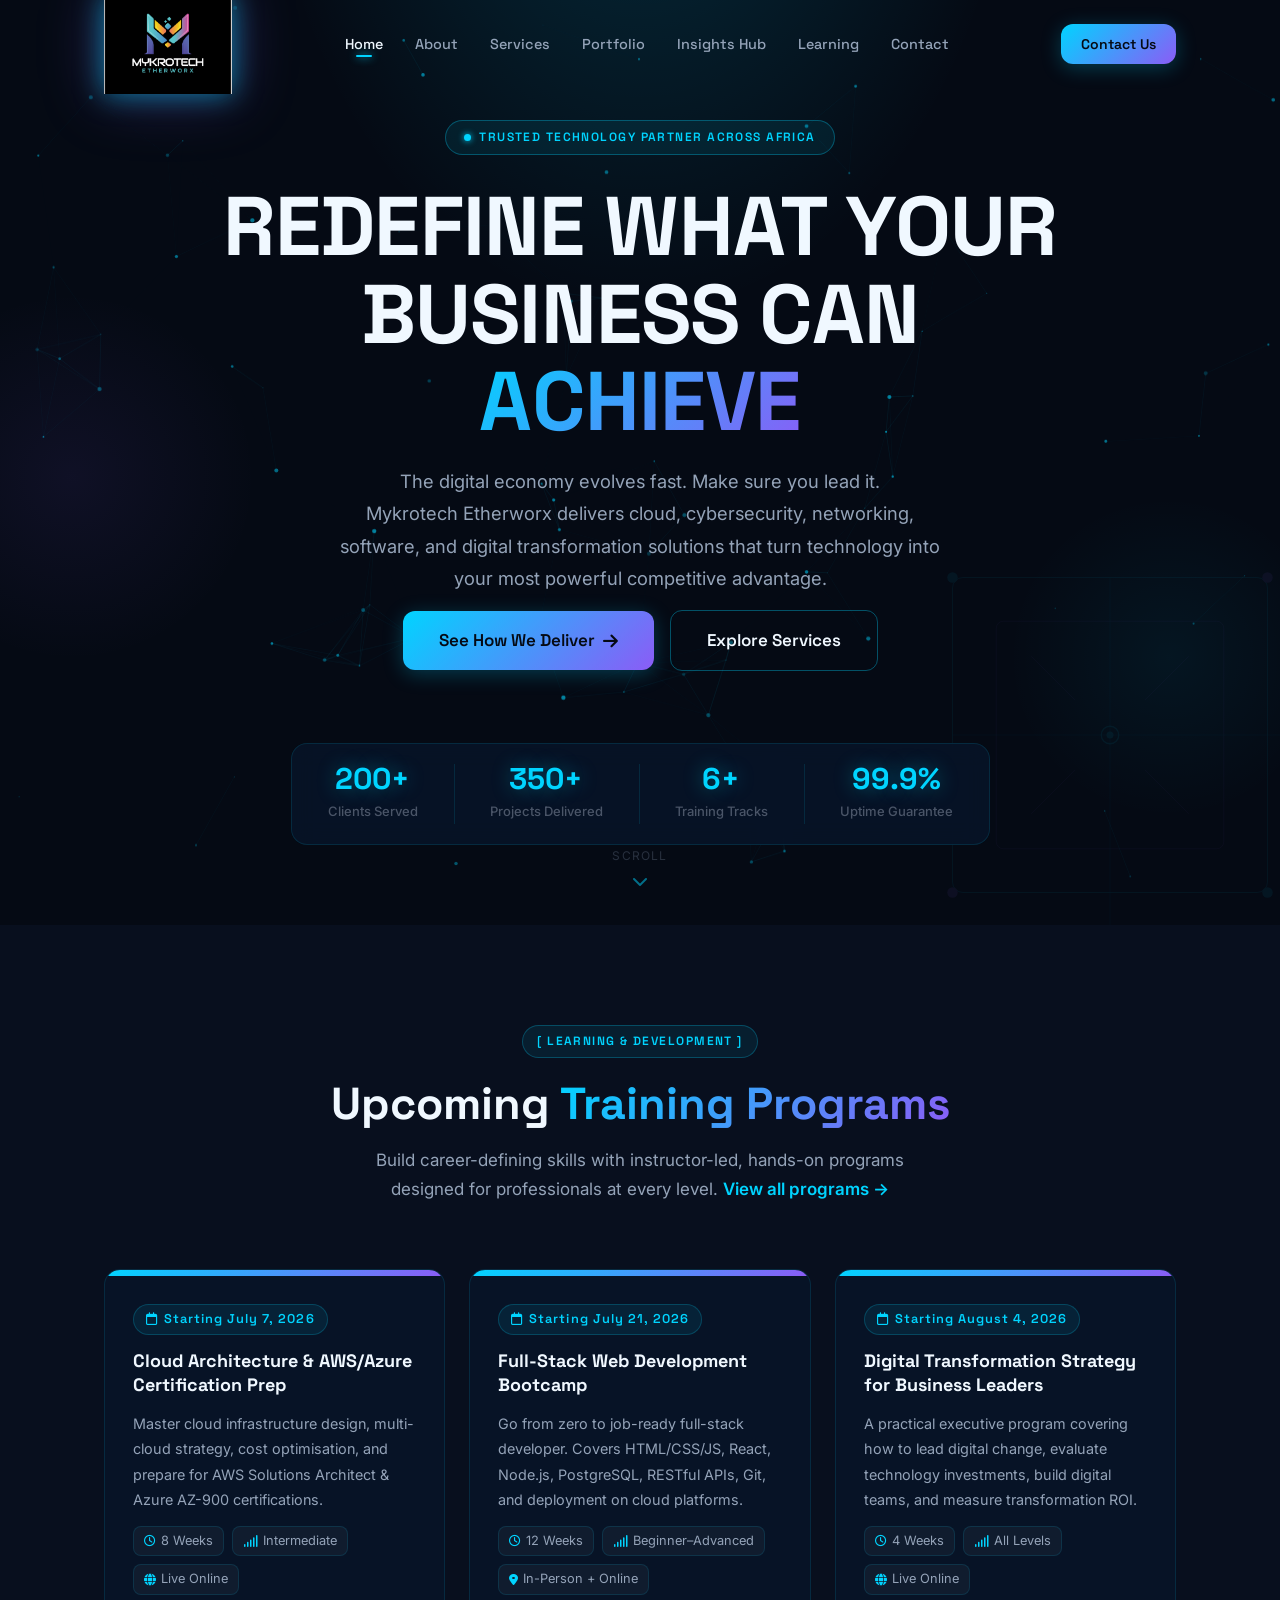
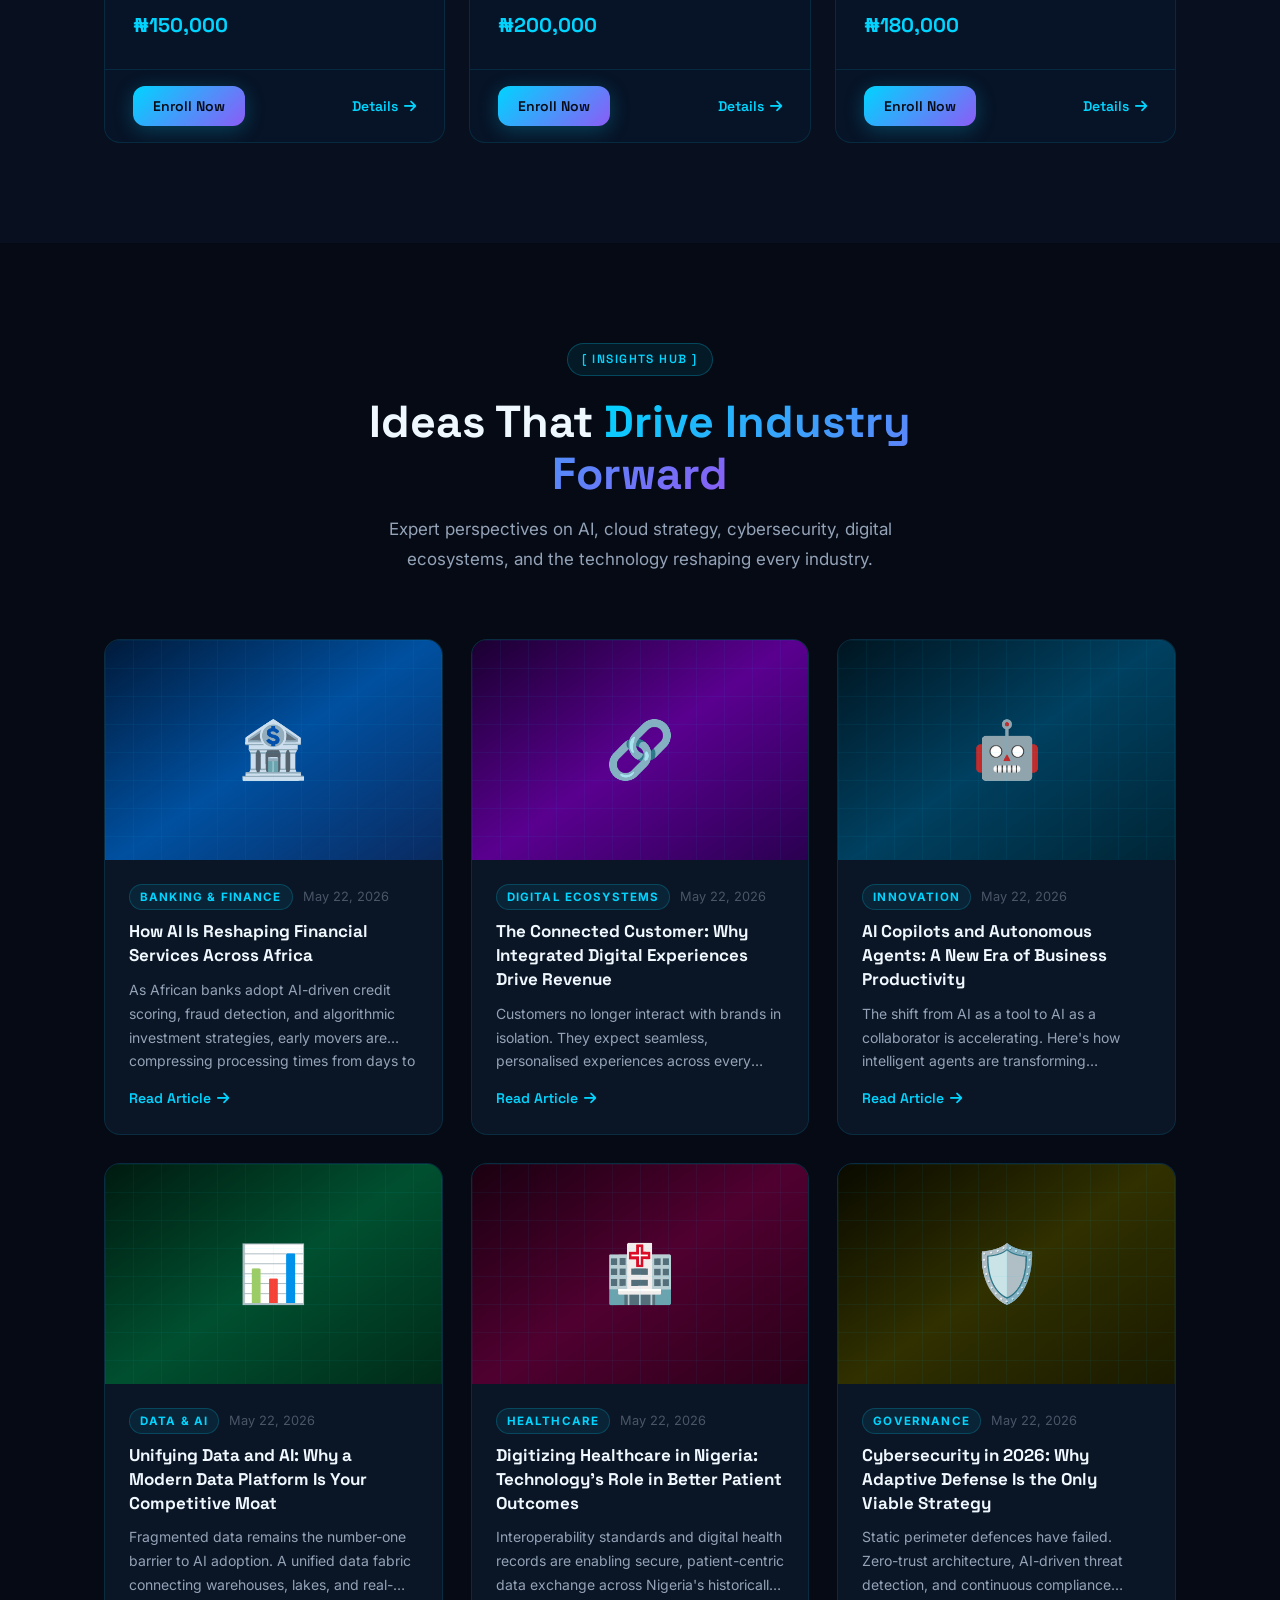
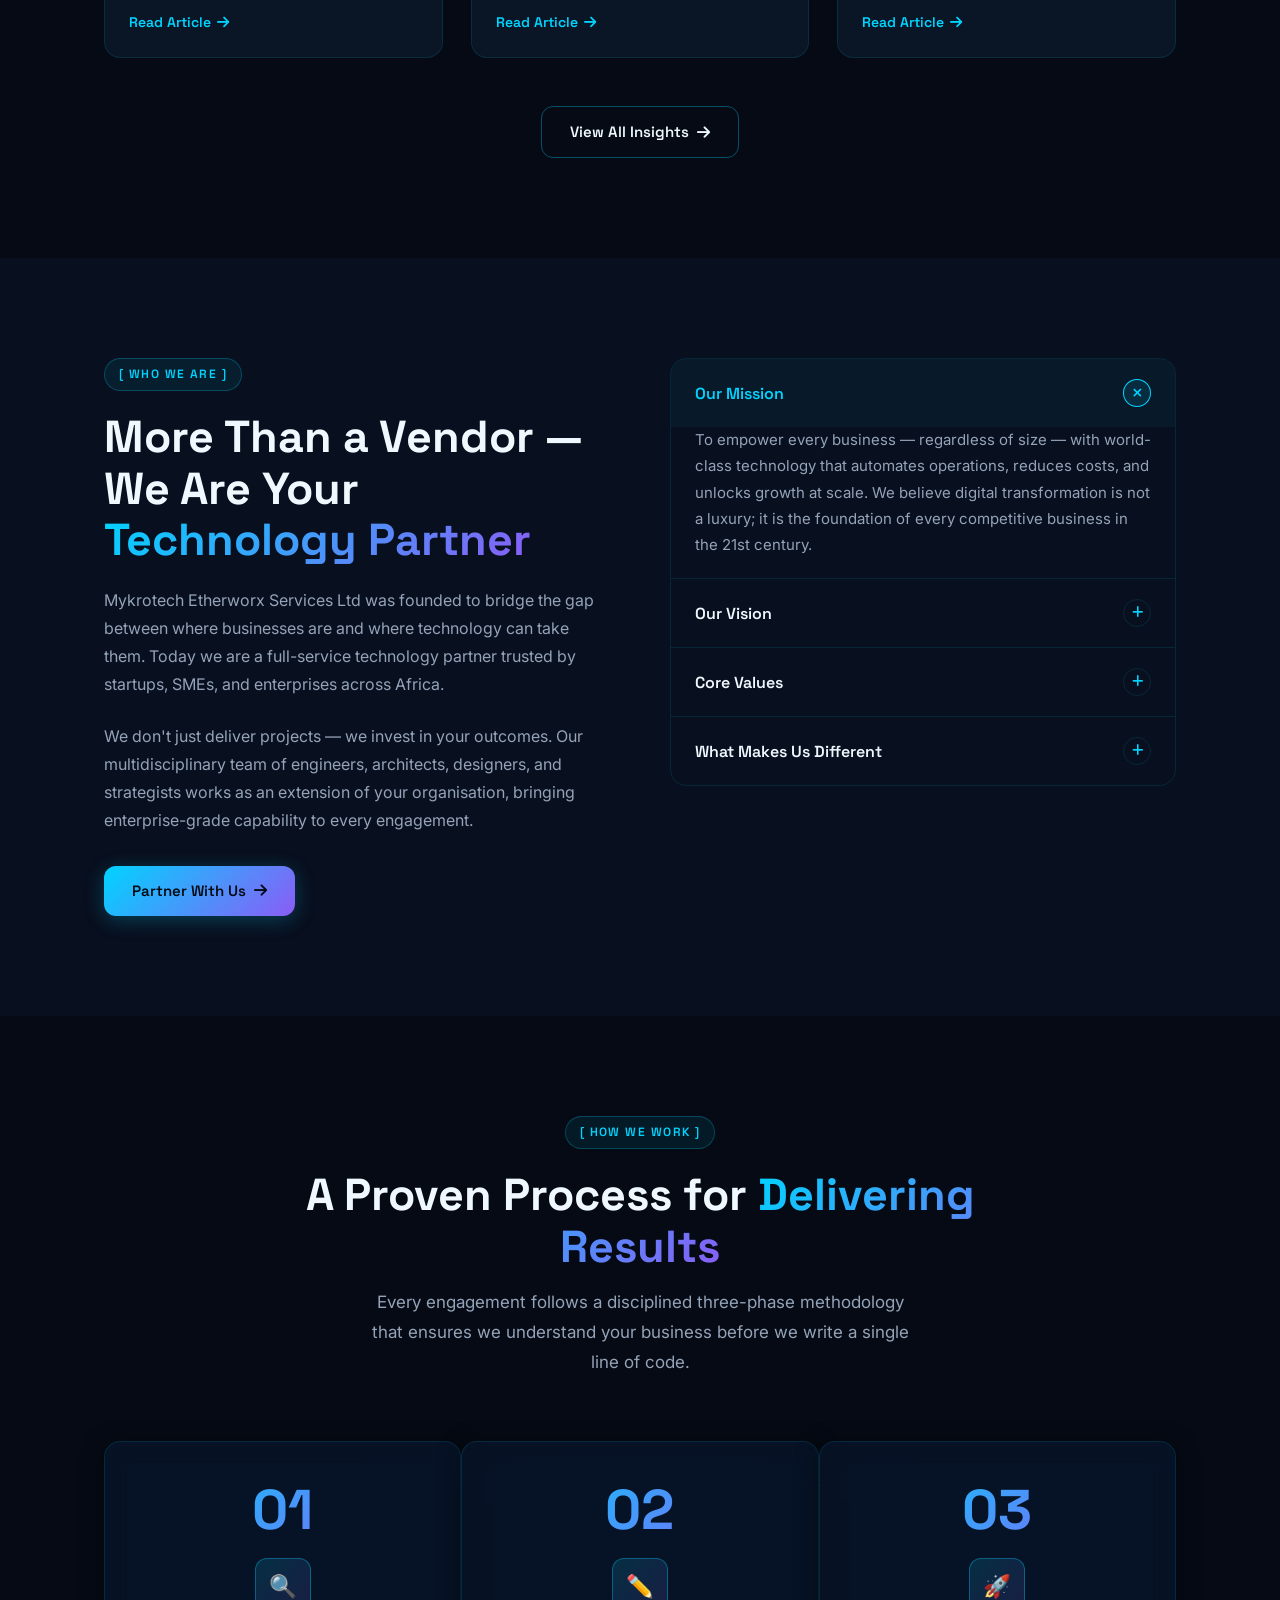
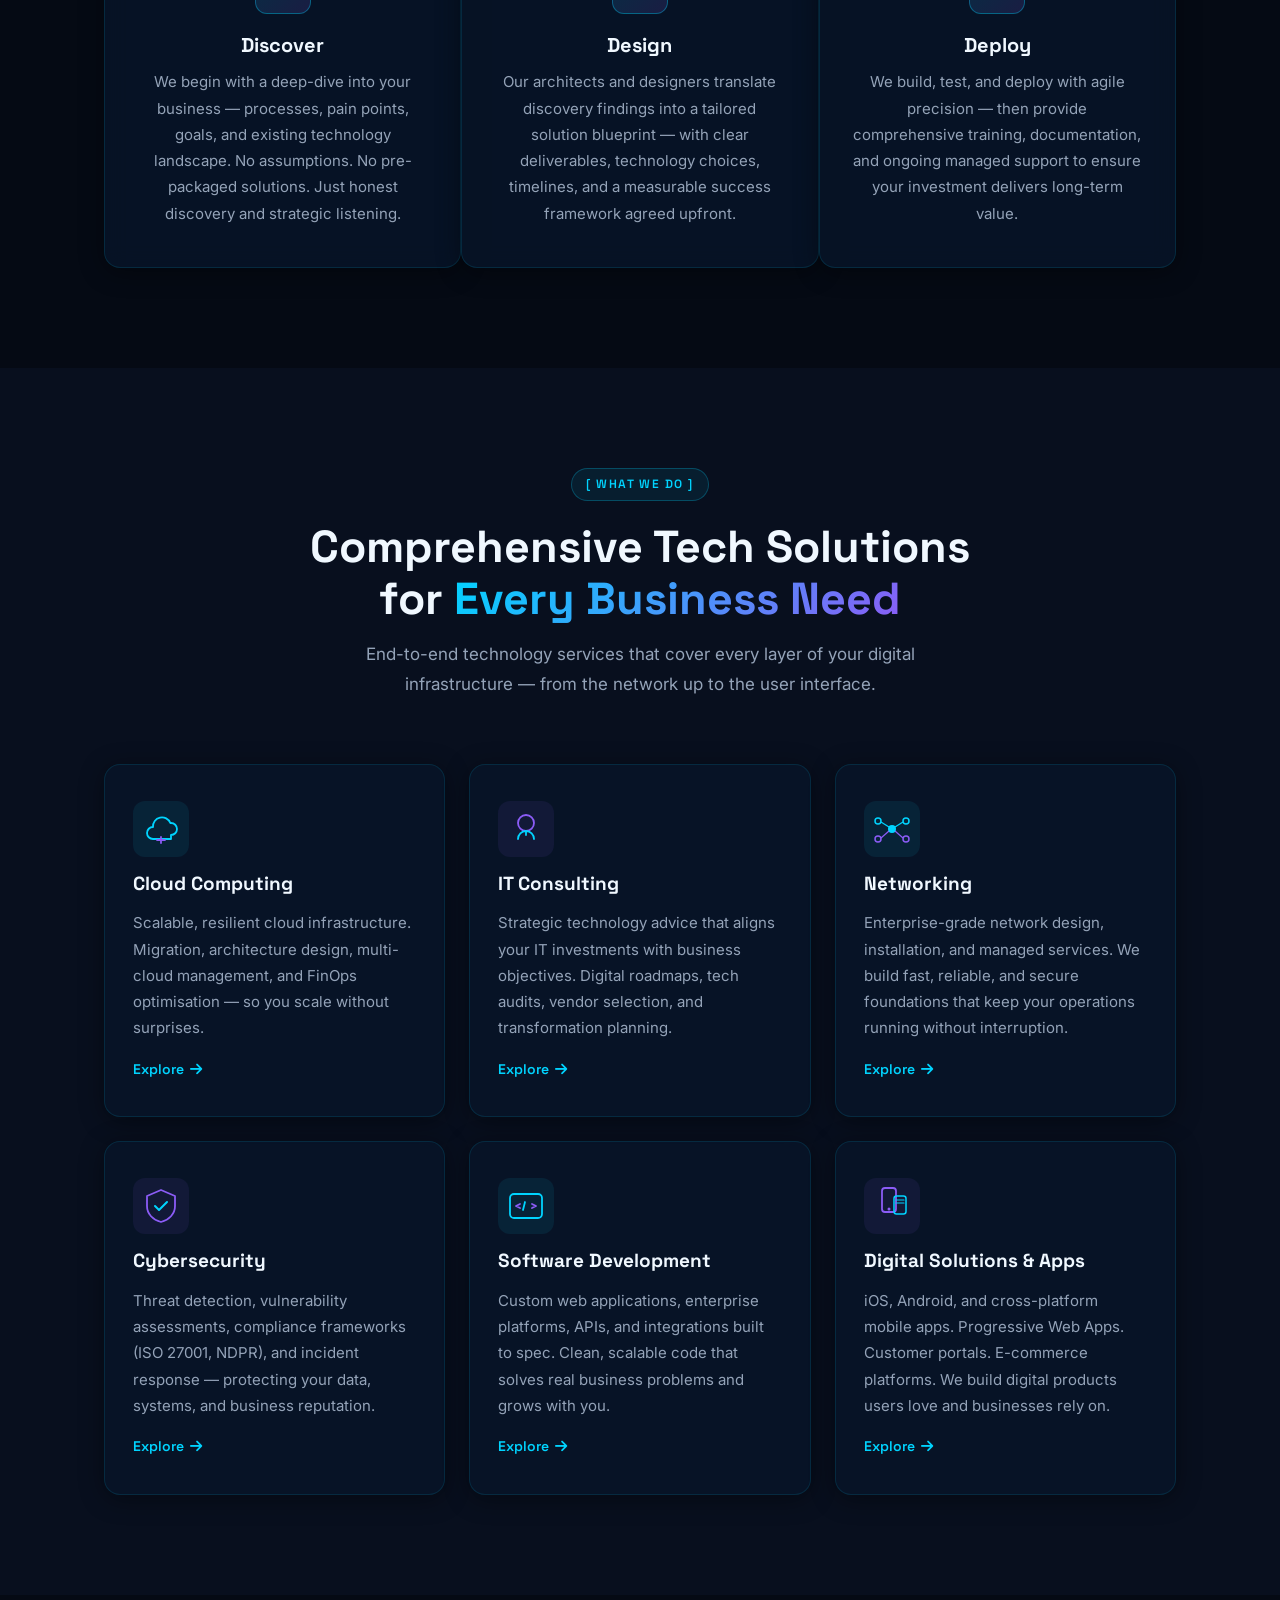
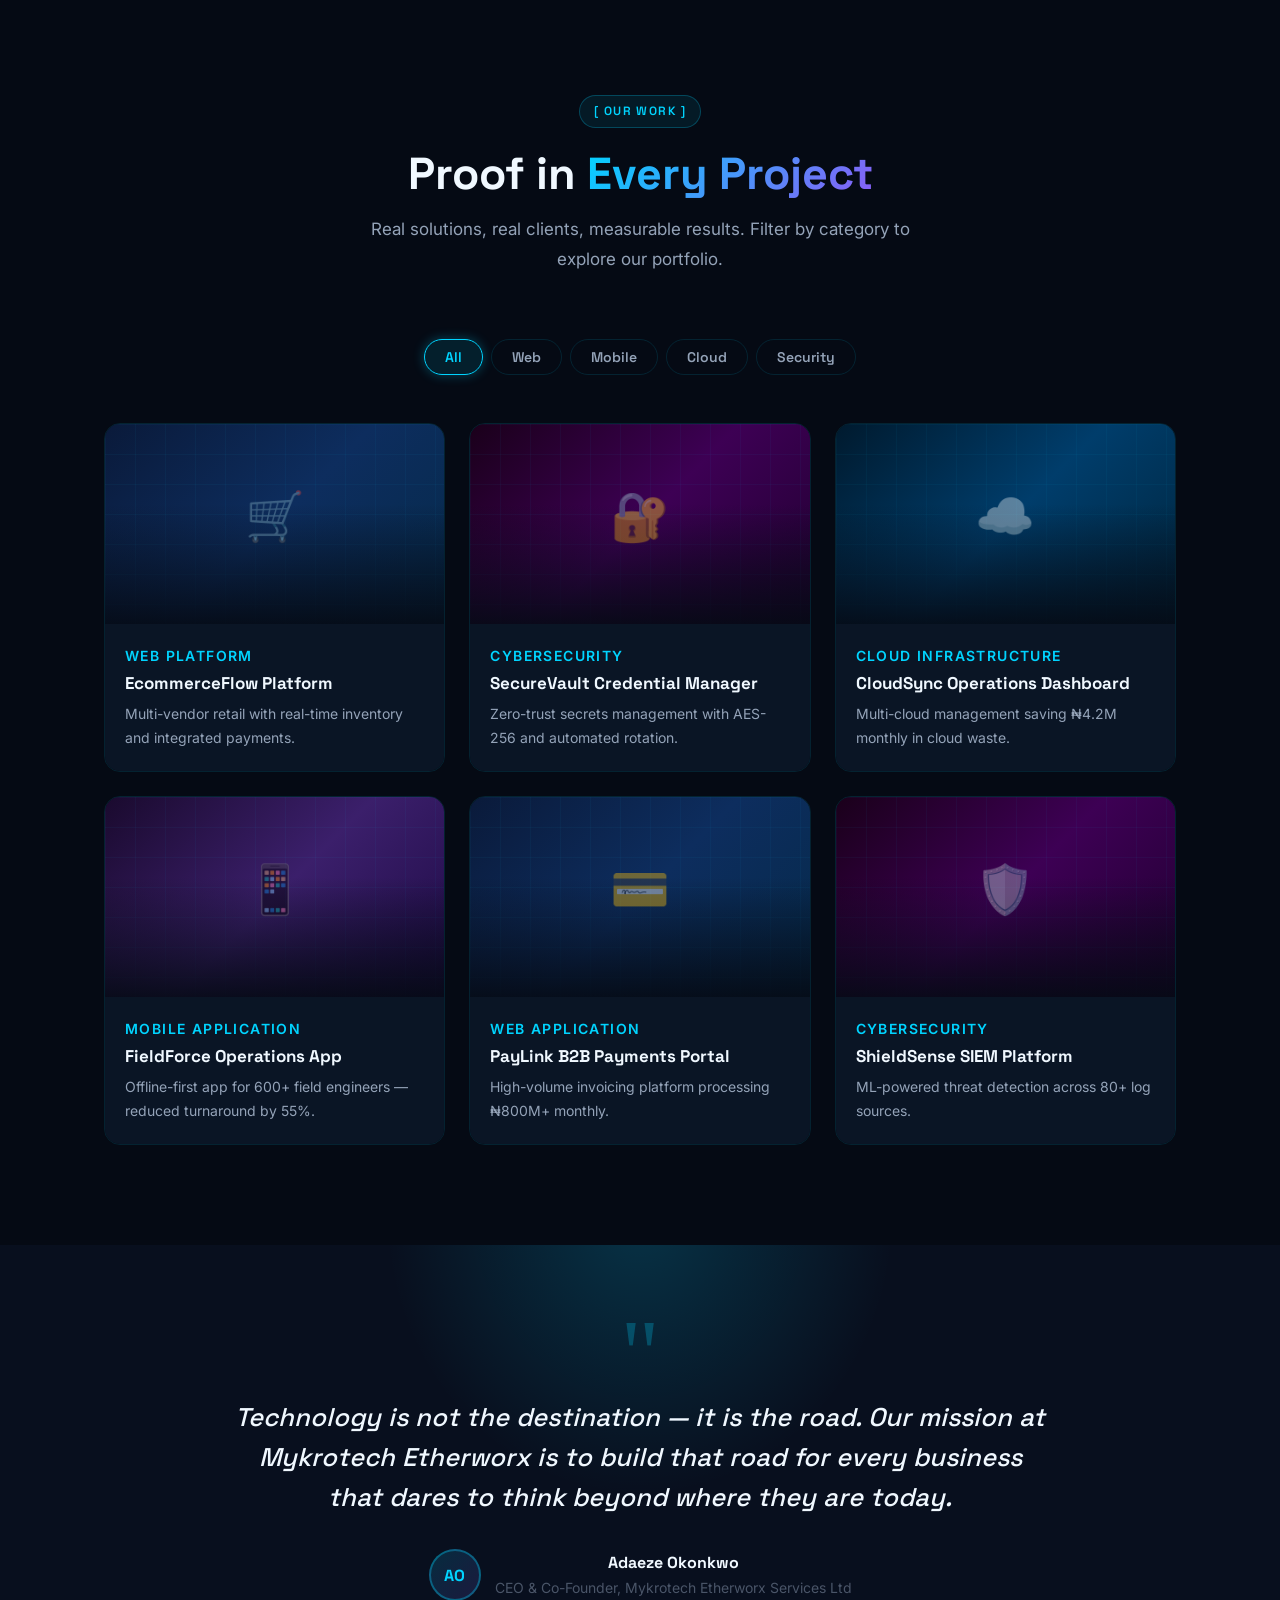
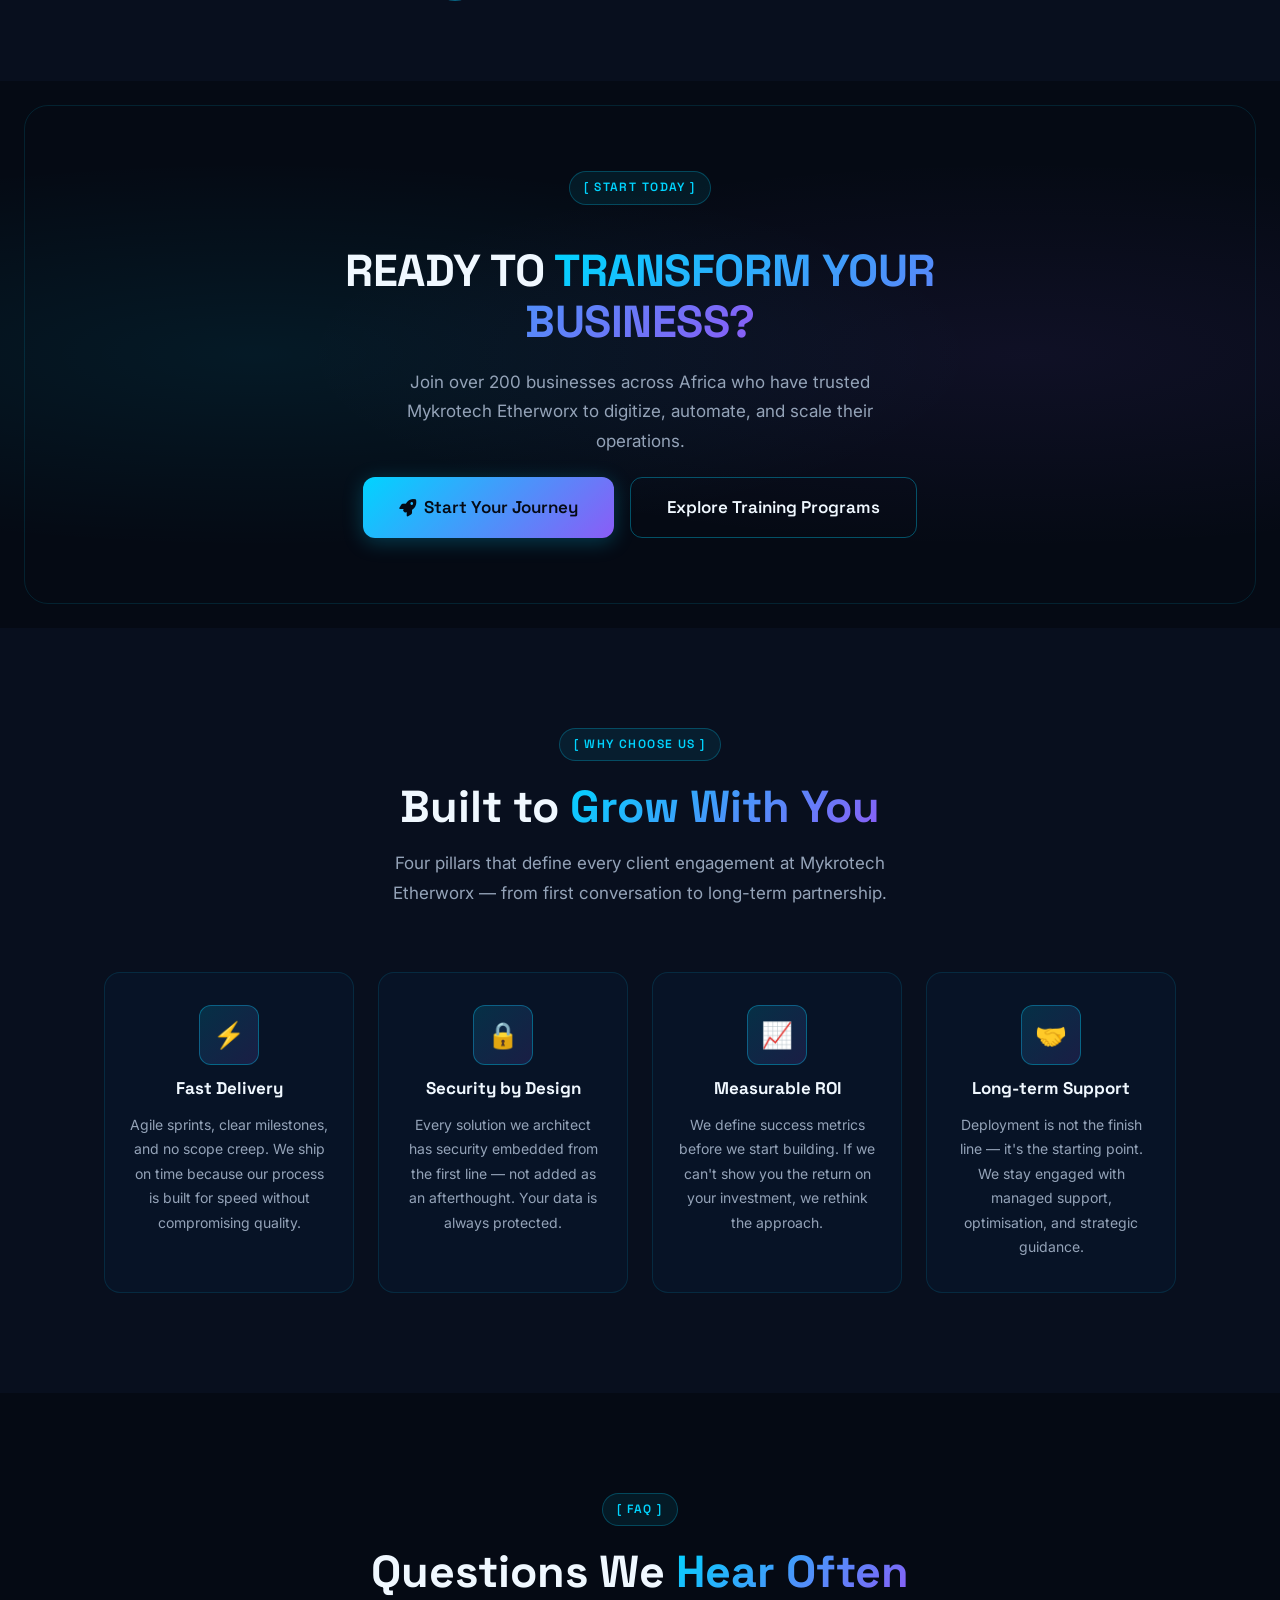
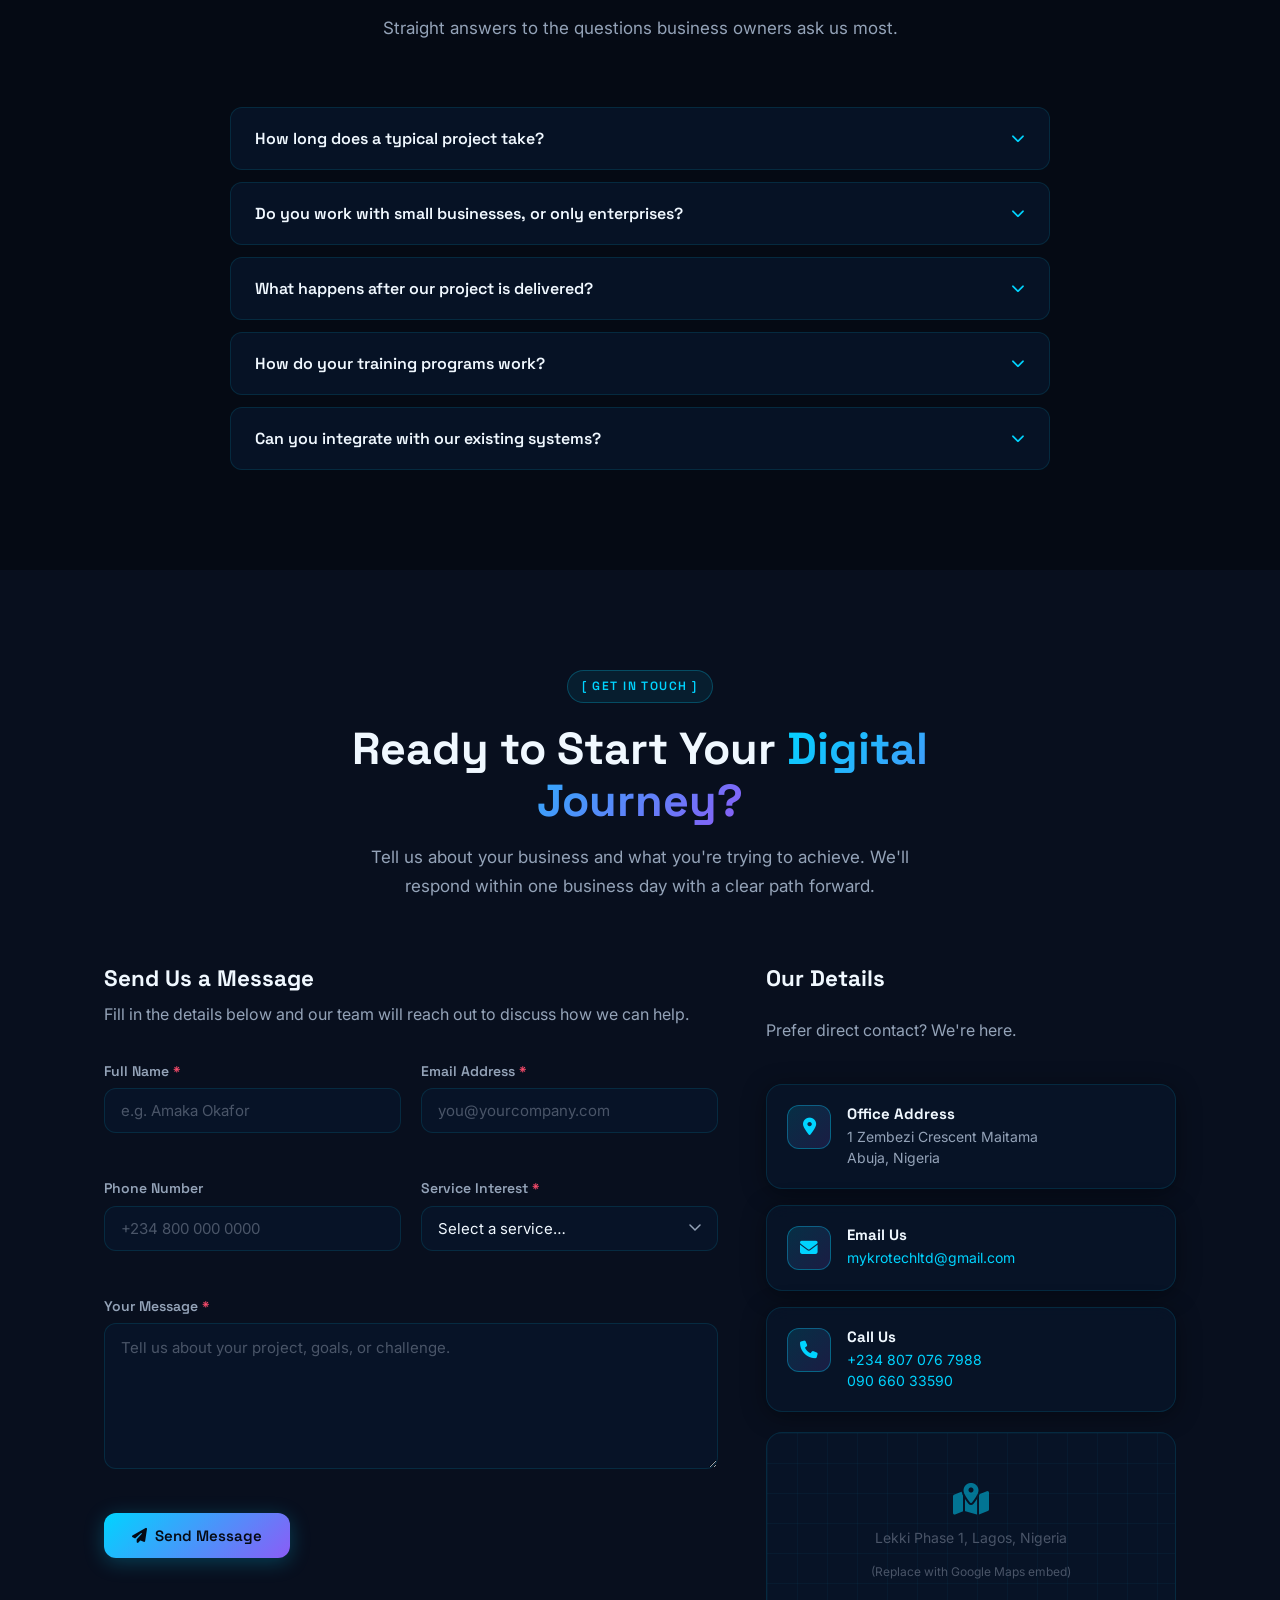
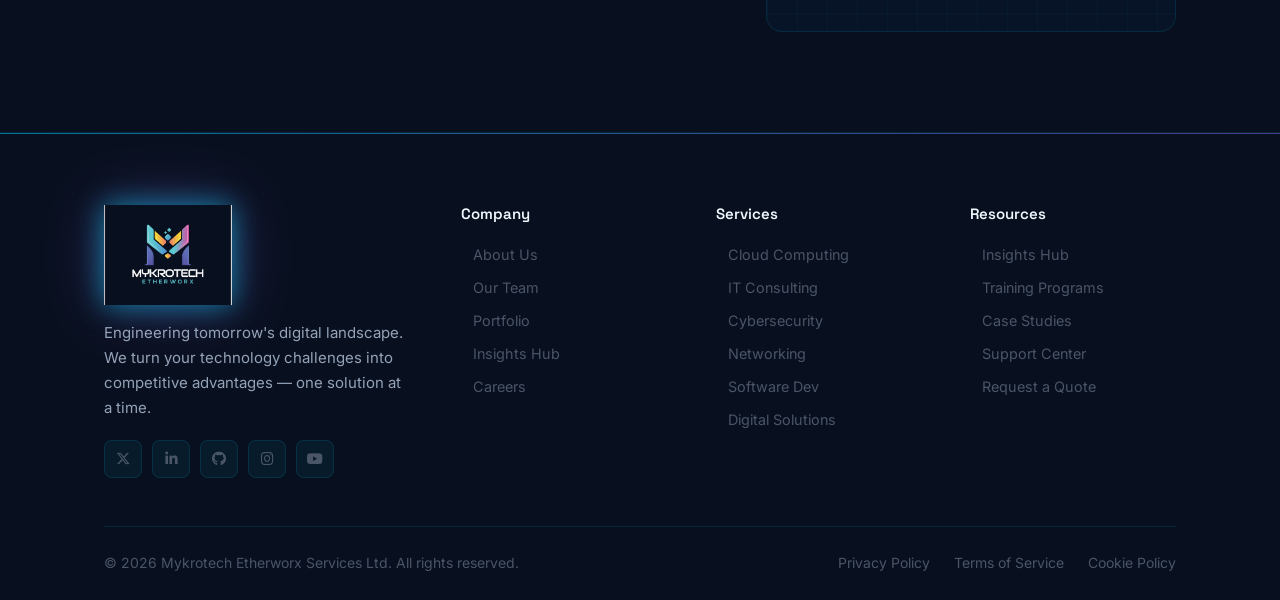
==== commit 3b519922: "Update contact details: address, email, and phone numbers" ====
--- a/index.html
+++ b/index.html
@@ -915,21 +915,24 @@
               <div class="info-card-icon" aria-hidden="true"><i class="fa-solid fa-location-dot"></i></div>
               <div class="info-card-text">
                 <h4>Office Address</h4>
-                <p>14 Admiralty Way, Lekki Phase 1<br />Lagos, Nigeria</p>
+                <p>1 Zembezi Crescent Maitama<br />Abuja, Nigeria</p>
               </div>
             </div>
             <div class="glass-card info-card">
               <div class="info-card-icon" aria-hidden="true"><i class="fa-solid fa-envelope"></i></div>
               <div class="info-card-text">
                 <h4>Email Us</h4>
-                <p><a href="mailto:hello@mykrotechetherworx.com" style="color:var(--color-accent-cyan)">hello@mykrotechetherworx.com</a></p>
+                <p><a href="mailto:mykrotechltd@gmail.com" style="color:var(--color-accent-cyan)">mykrotechltd@gmail.com</a></p>
               </div>
             </div>
             <div class="glass-card info-card">
               <div class="info-card-icon" aria-hidden="true"><i class="fa-solid fa-phone"></i></div>
               <div class="info-card-text">
                 <h4>Call Us</h4>
-                <p><a href="tel:+2348012345678" style="color:var(--color-accent-cyan)">+234 801 234 5678</a></p>
+                <p>
+                  <a href="tel:+2348070767988" style="color:var(--color-accent-cyan)">+234 807 076 7988</a><br />
+                  <a href="tel:+2349066033590" style="color:var(--color-accent-cyan)">090 660 33590</a>
+                </p>
               </div>
             </div>
             <div class="map-placeholder" role="img" aria-label="Map — Lekki Phase 1, Lagos">
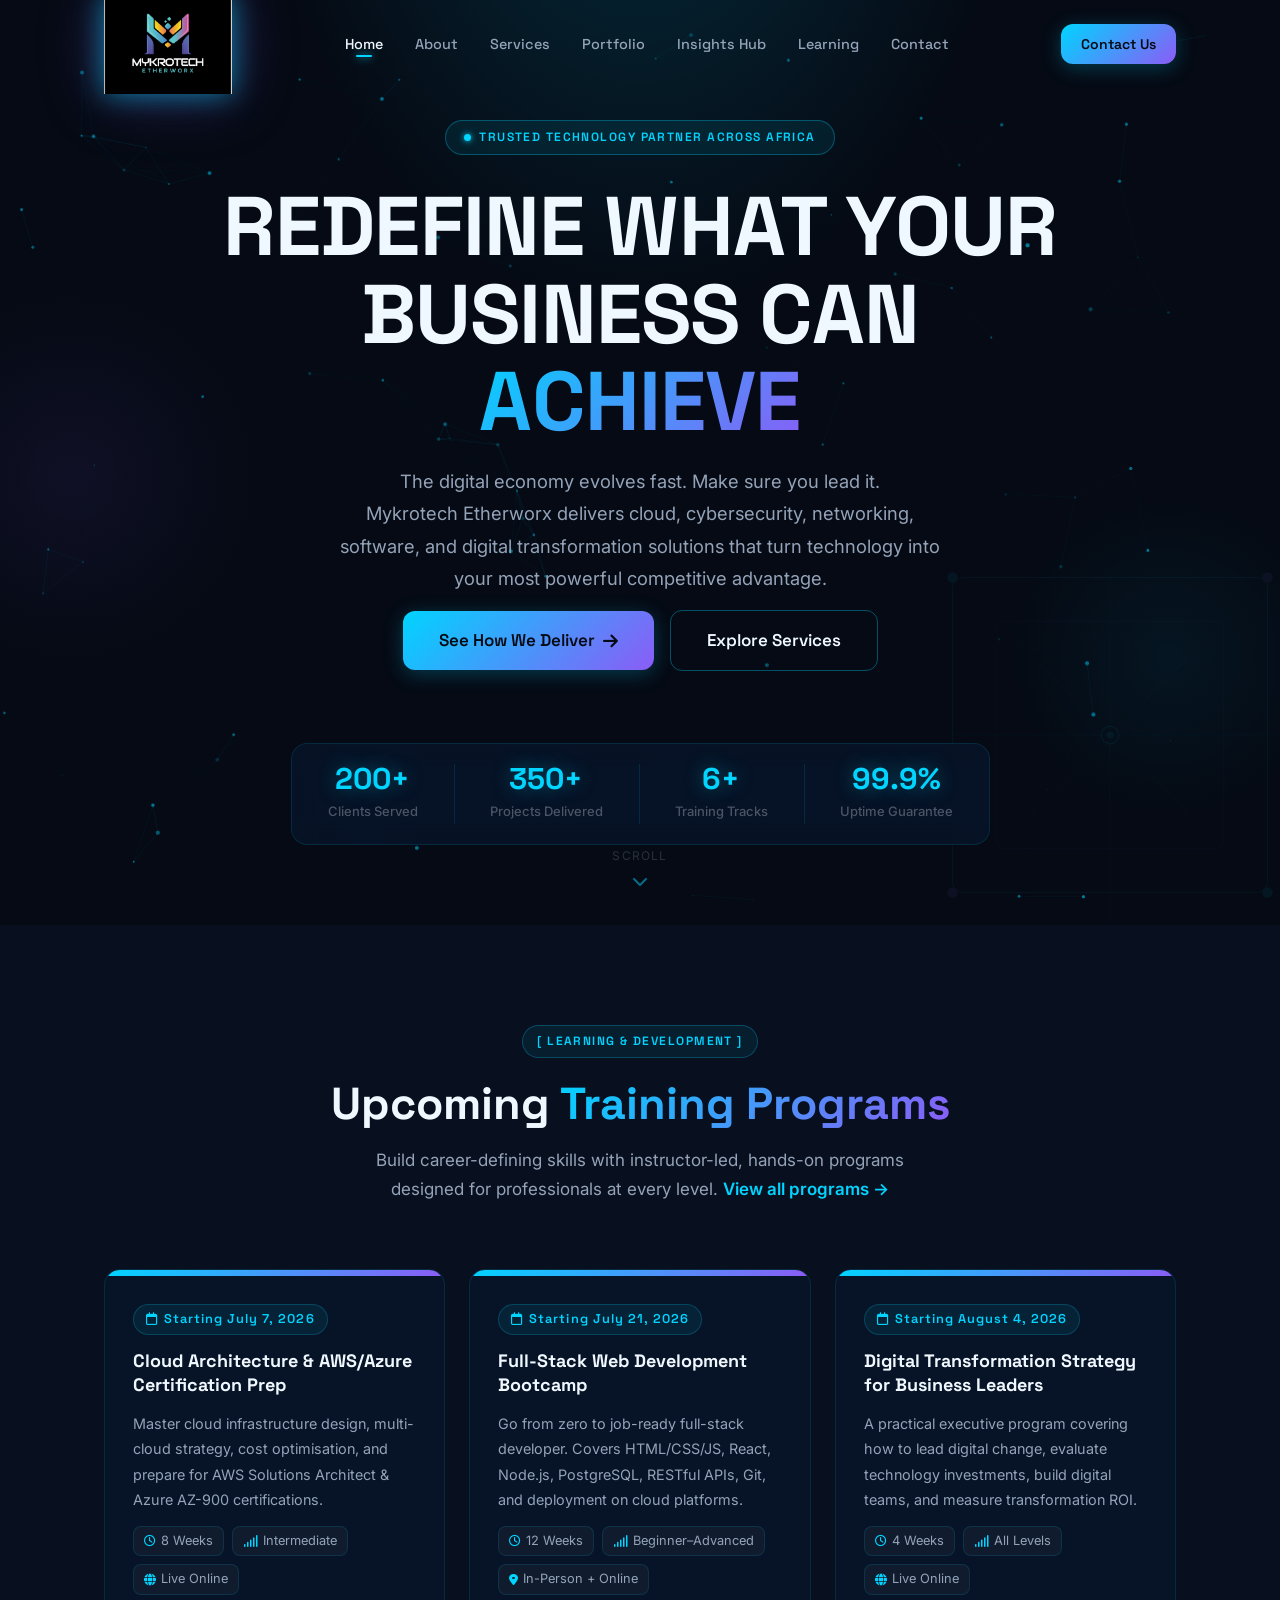
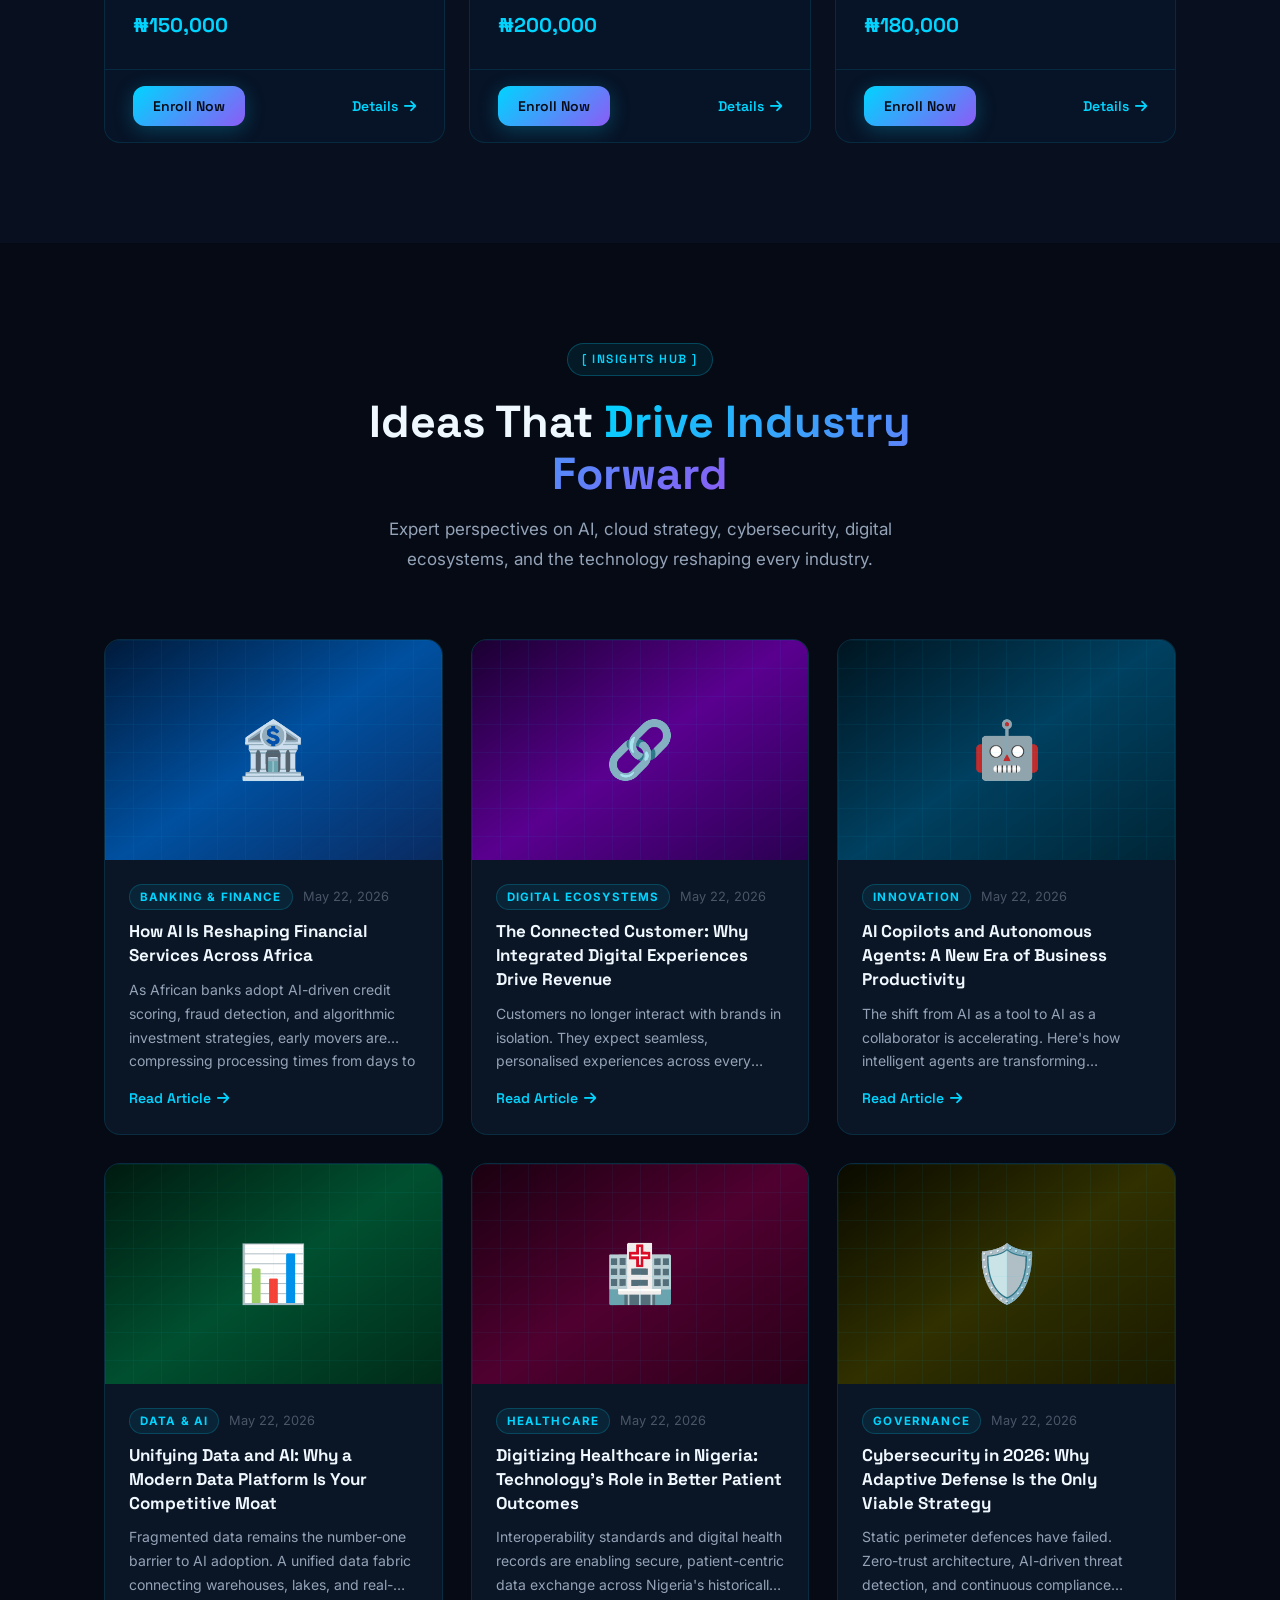
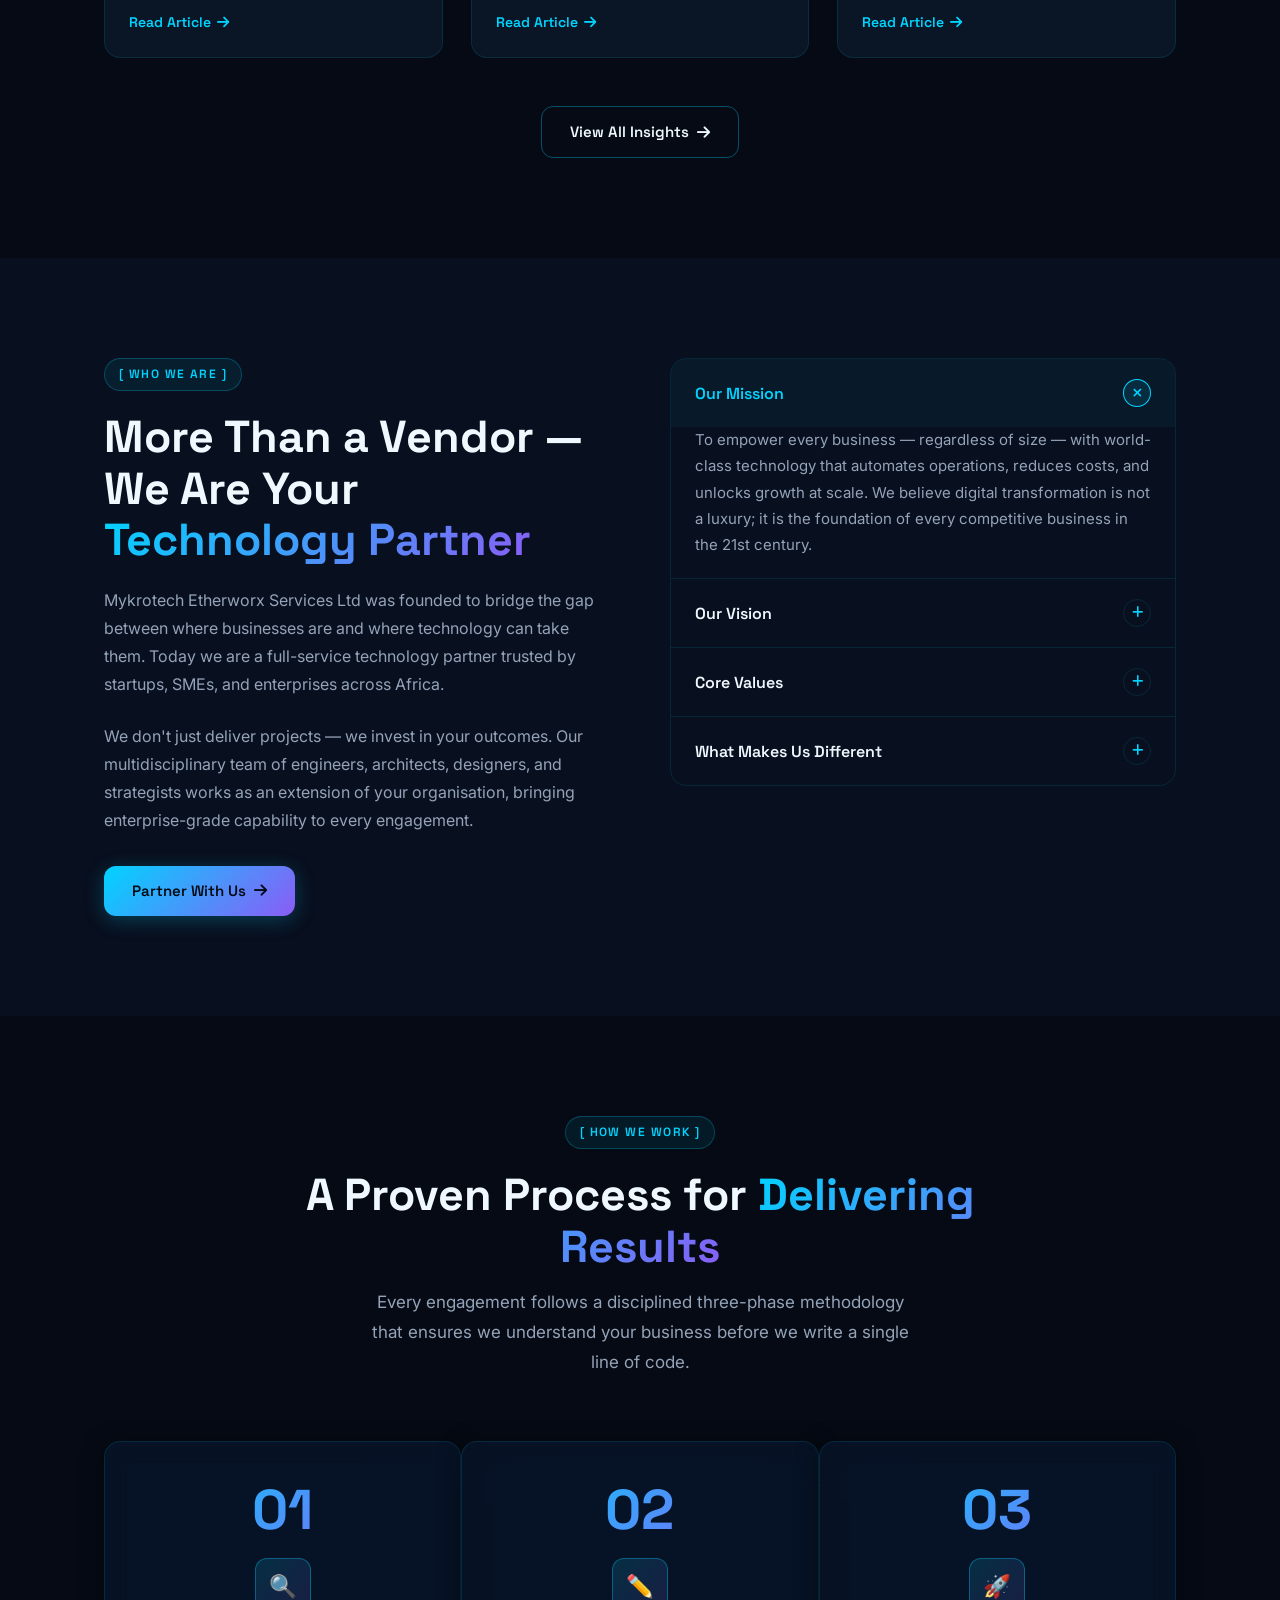
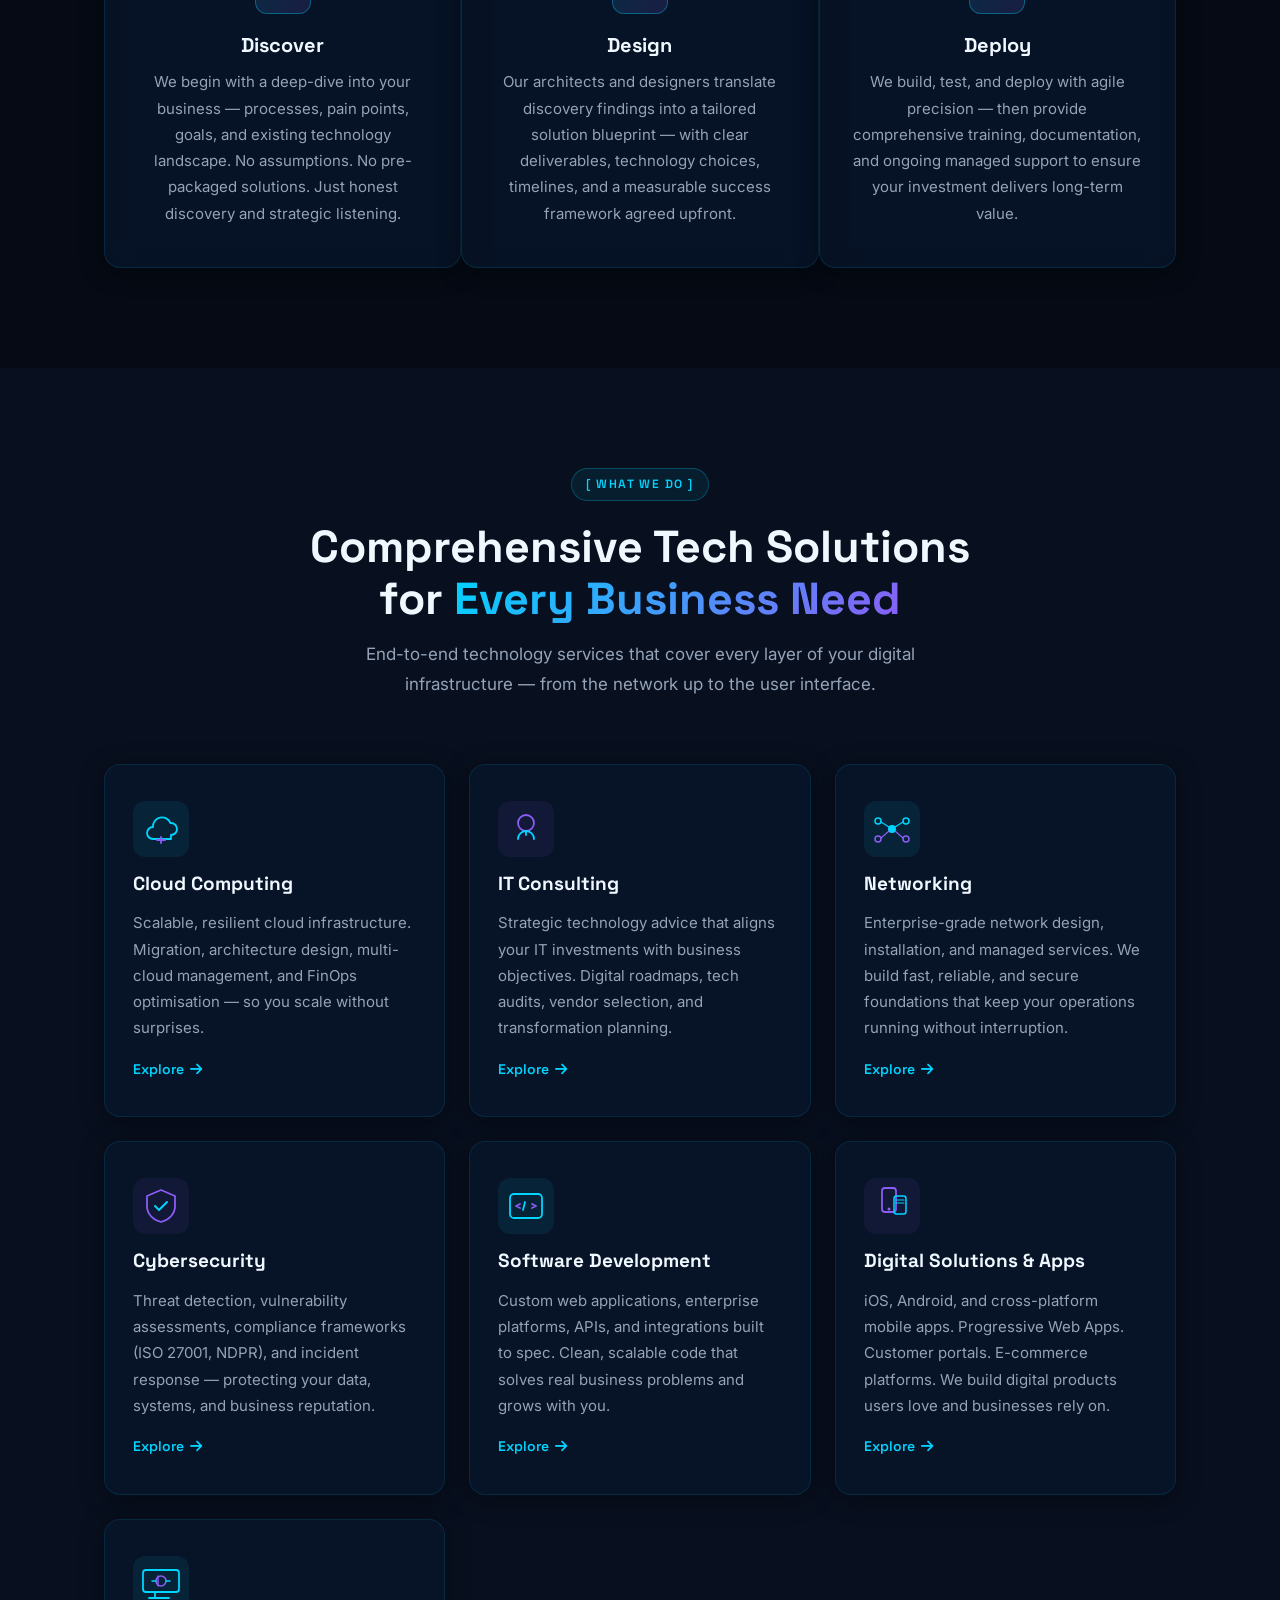
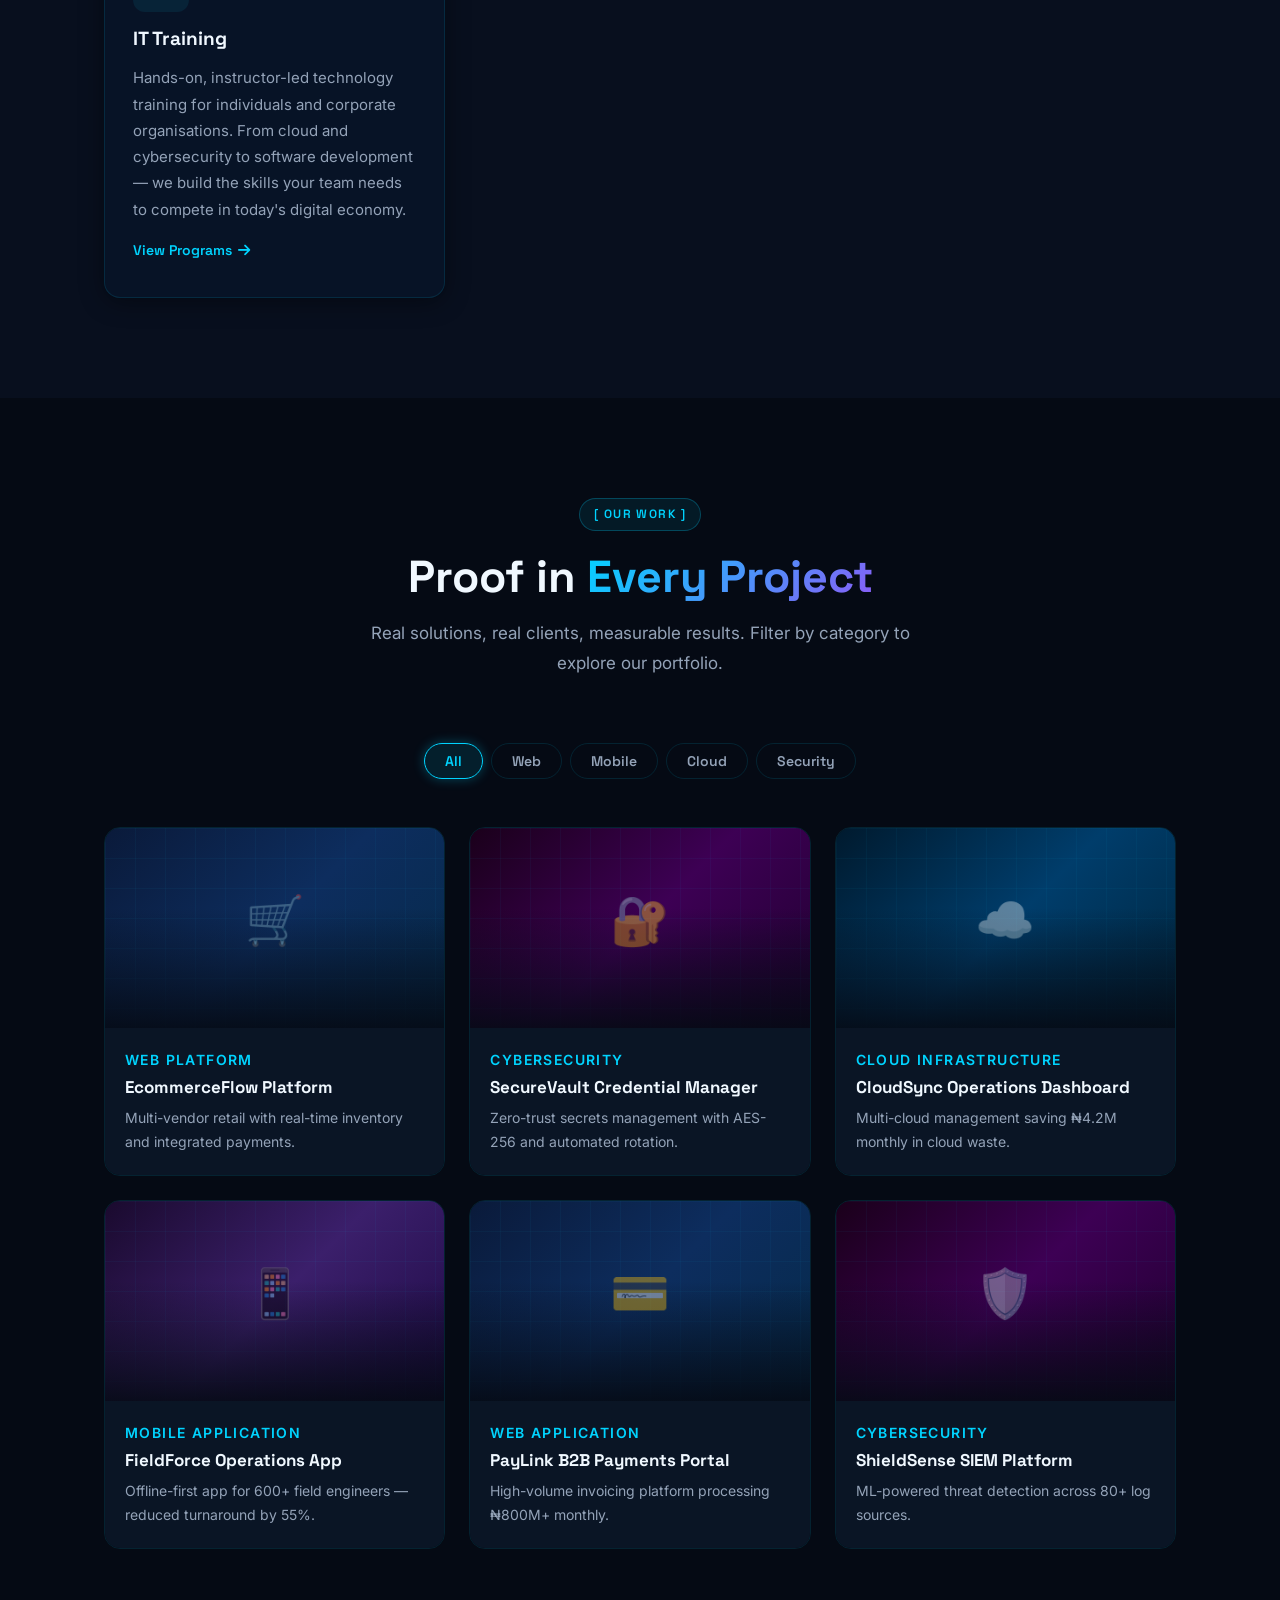
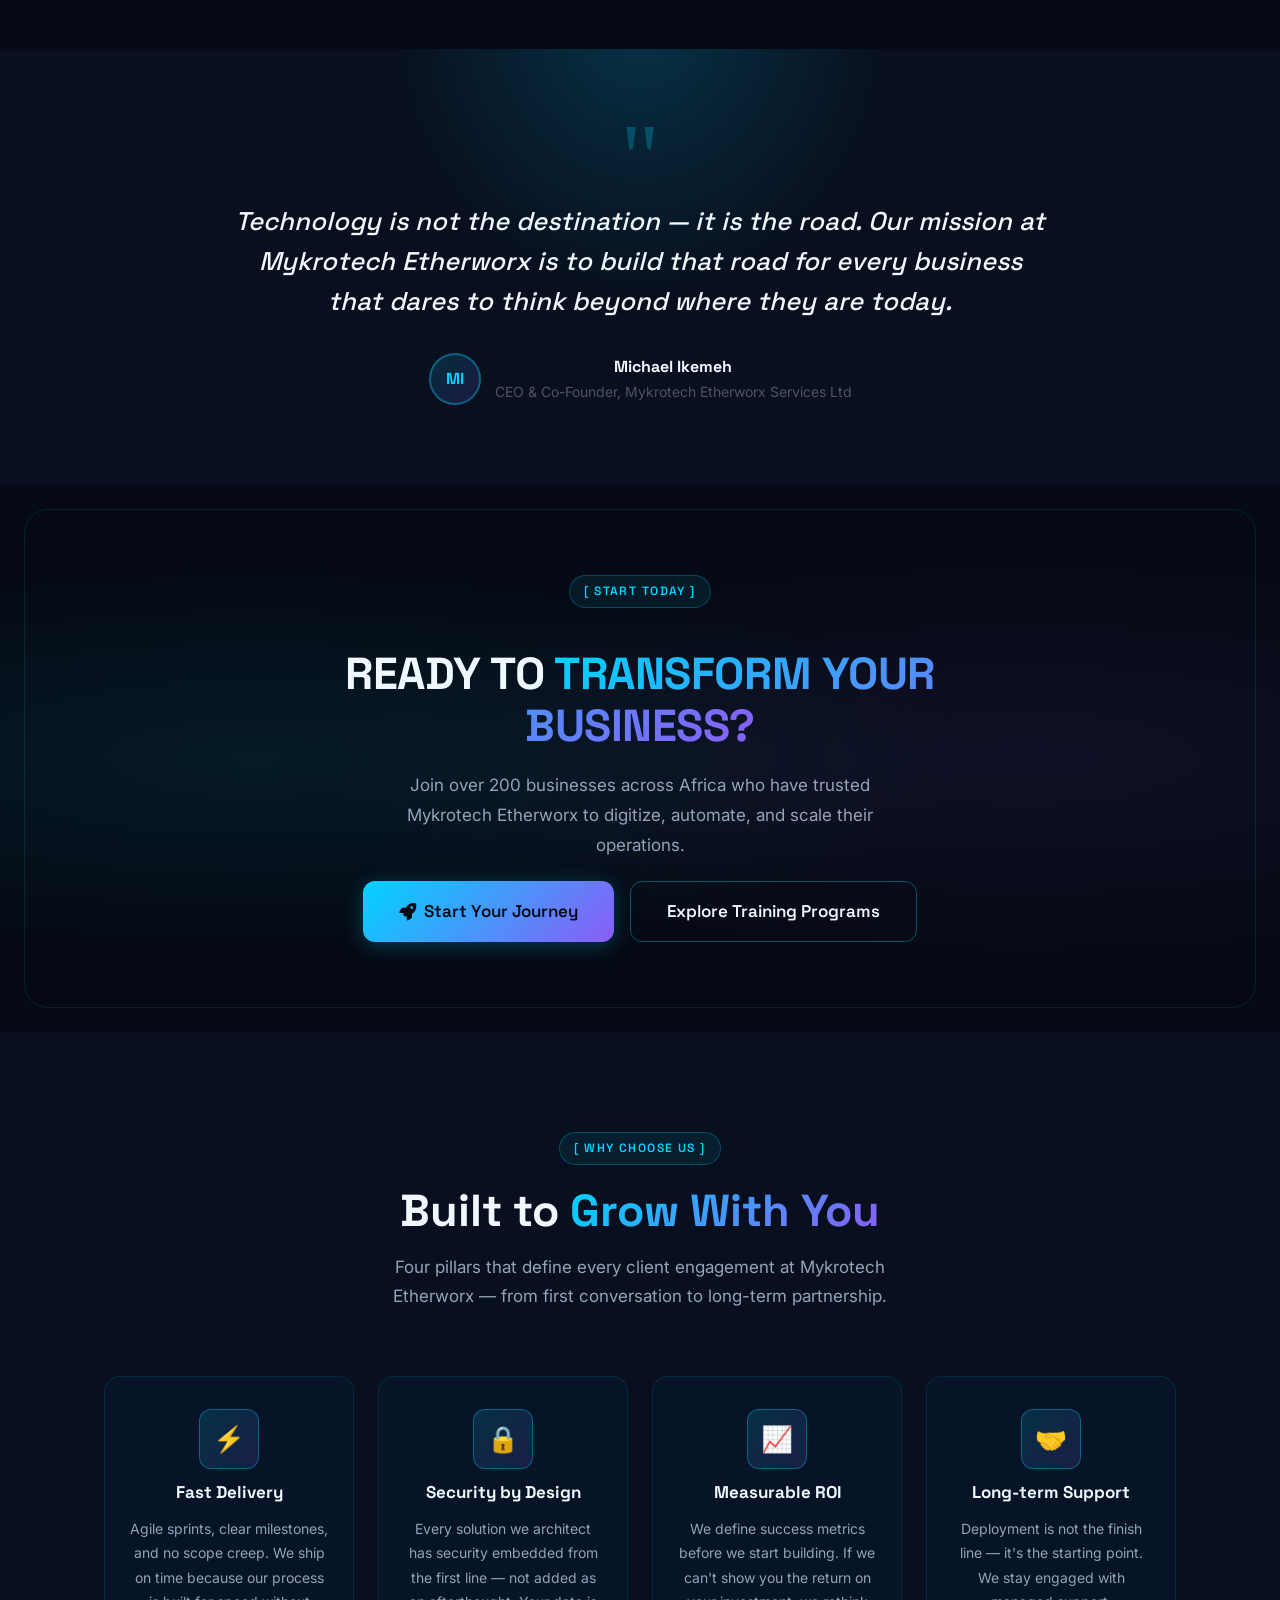
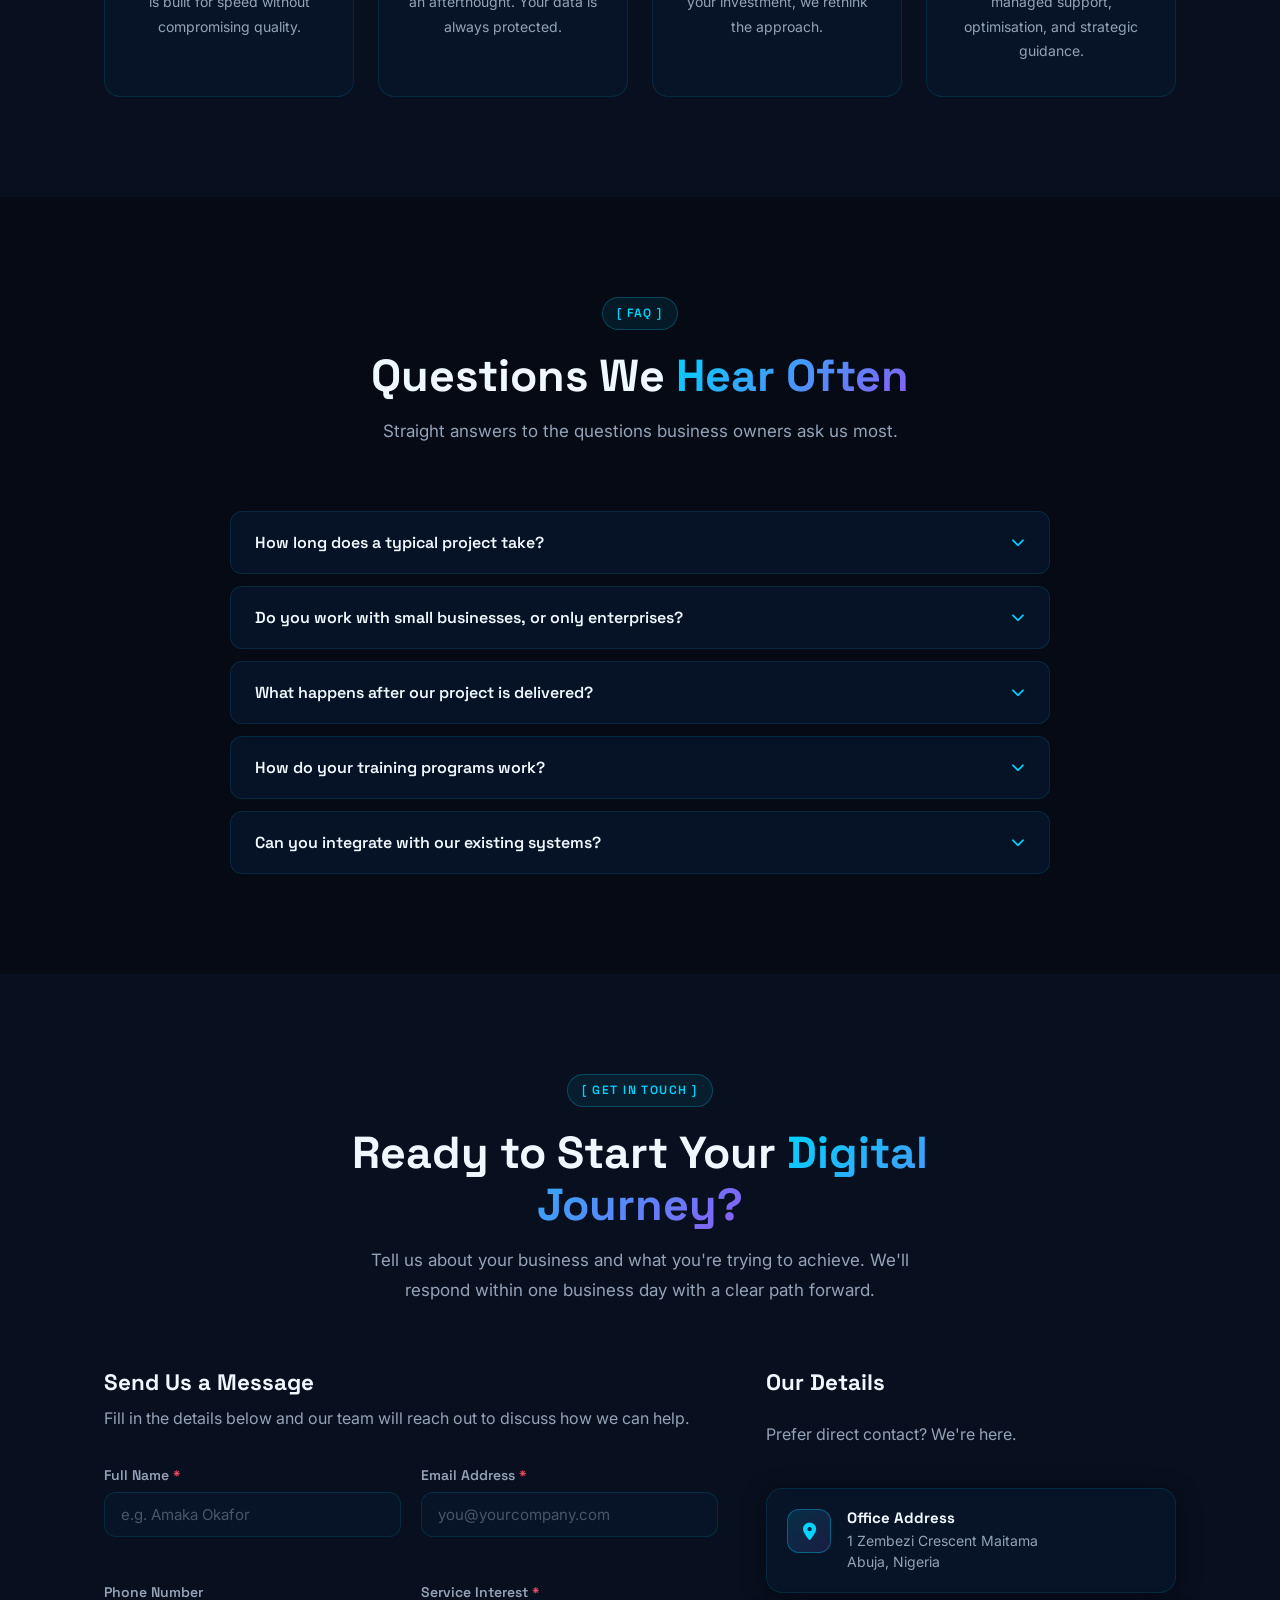
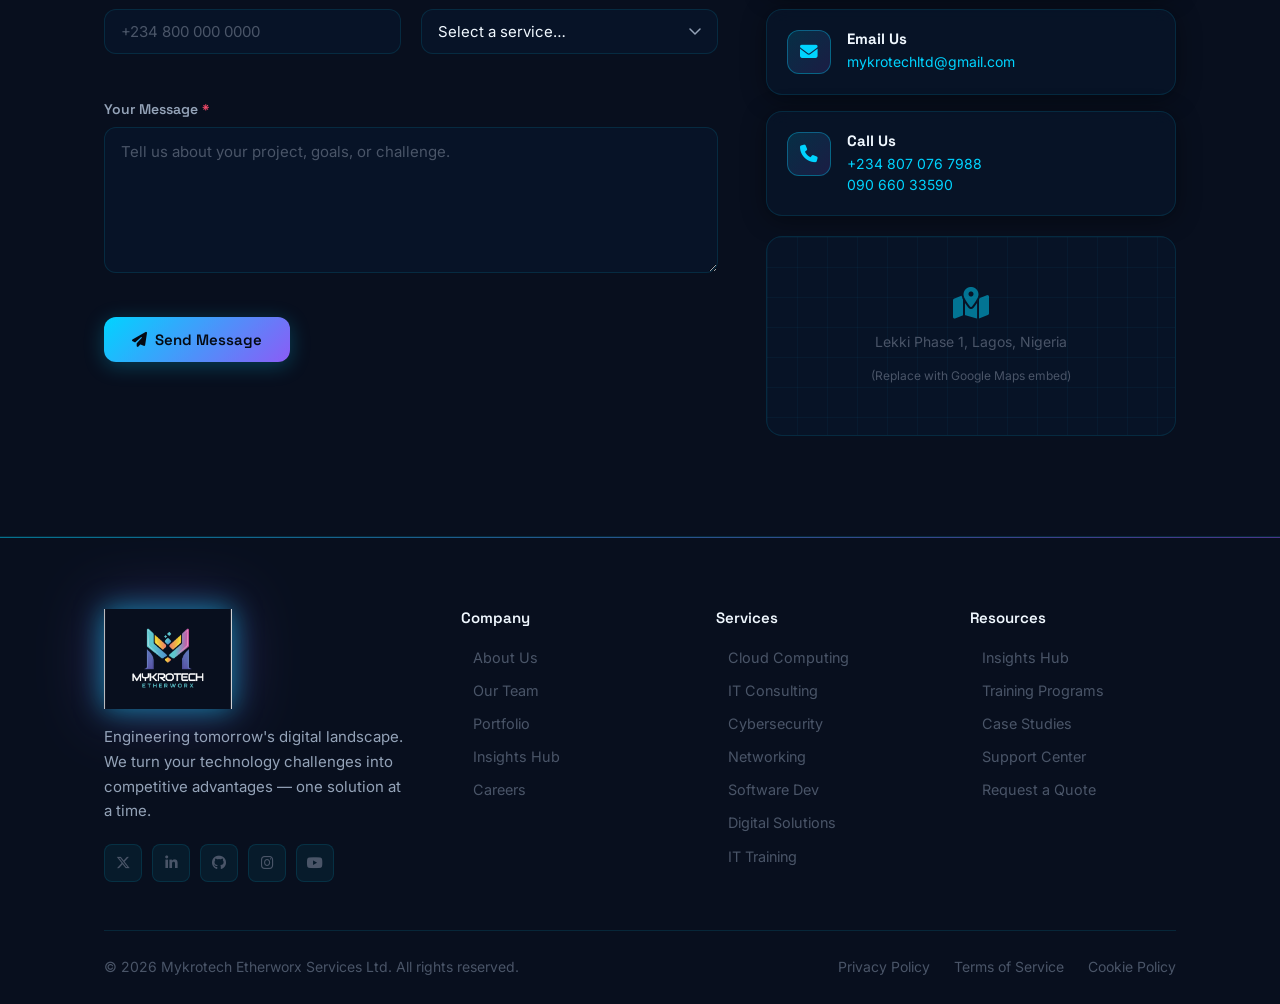
==== commit fac3e22f: "Update CEO name to Michael Ikemeh; add IT Training service card" ====
--- a/index.html
+++ b/index.html
@@ -564,6 +564,21 @@
             <a href="#contact" class="service-link">Explore <i class="fa-solid fa-arrow-right" aria-hidden="true"></i></a>
           </div>
 
+          <!-- IT Training -->
+          <div class="glass-card service-card" role="listitem" data-reveal data-delay="1">
+            <svg class="service-icon" aria-hidden="true" viewBox="0 0 56 56" fill="none">
+              <rect width="56" height="56" rx="12" fill="rgba(0,212,255,0.08)"/>
+              <rect x="10" y="14" width="36" height="22" rx="3" stroke="#00d4ff" stroke-width="1.8"/>
+              <path d="M22 36v6m-6 0h20" stroke="#00d4ff" stroke-width="1.8" stroke-linecap="round"/>
+              <circle cx="28" cy="25" r="5" stroke="#8b5cf6" stroke-width="1.6"/>
+              <path d="M19 25h4m10 0h4" stroke="#00d4ff" stroke-width="1.4" stroke-linecap="round"/>
+              <path d="M25 20v10" stroke="#8b5cf6" stroke-width="1.4" stroke-linecap="round"/>
+            </svg>
+            <h3>IT Training</h3>
+            <p>Hands-on, instructor-led technology training for individuals and corporate organisations. From cloud and cybersecurity to software development — we build the skills your team needs to compete in today's digital economy.</p>
+            <a href="learning.html" class="service-link">View Programs <i class="fa-solid fa-arrow-right" aria-hidden="true"></i></a>
+          </div>
+
         </div>
       </div>
     </section>
@@ -690,9 +705,9 @@
             Technology is not the destination — it is the road. Our mission at Mykrotech Etherworx is to build that road for every business that dares to think beyond where they are today.
           </p>
           <div class="quote-author">
-            <div class="quote-avatar" aria-hidden="true">AO</div>
+            <div class="quote-avatar" aria-hidden="true">MI</div>
             <div class="quote-author-text">
-              <strong>Adaeze Okonkwo</strong>
+              <strong>Michael Ikemeh</strong>
               <span>CEO &amp; Co-Founder, Mykrotech Etherworx Services Ltd</span>
             </div>
           </div>
@@ -985,6 +1000,7 @@
             <a href="#services">Networking</a>
             <a href="#services">Software Dev</a>
             <a href="#services">Digital Solutions</a>
+            <a href="learning.html">IT Training</a>
           </nav>
         </div>
         <div class="footer-col">
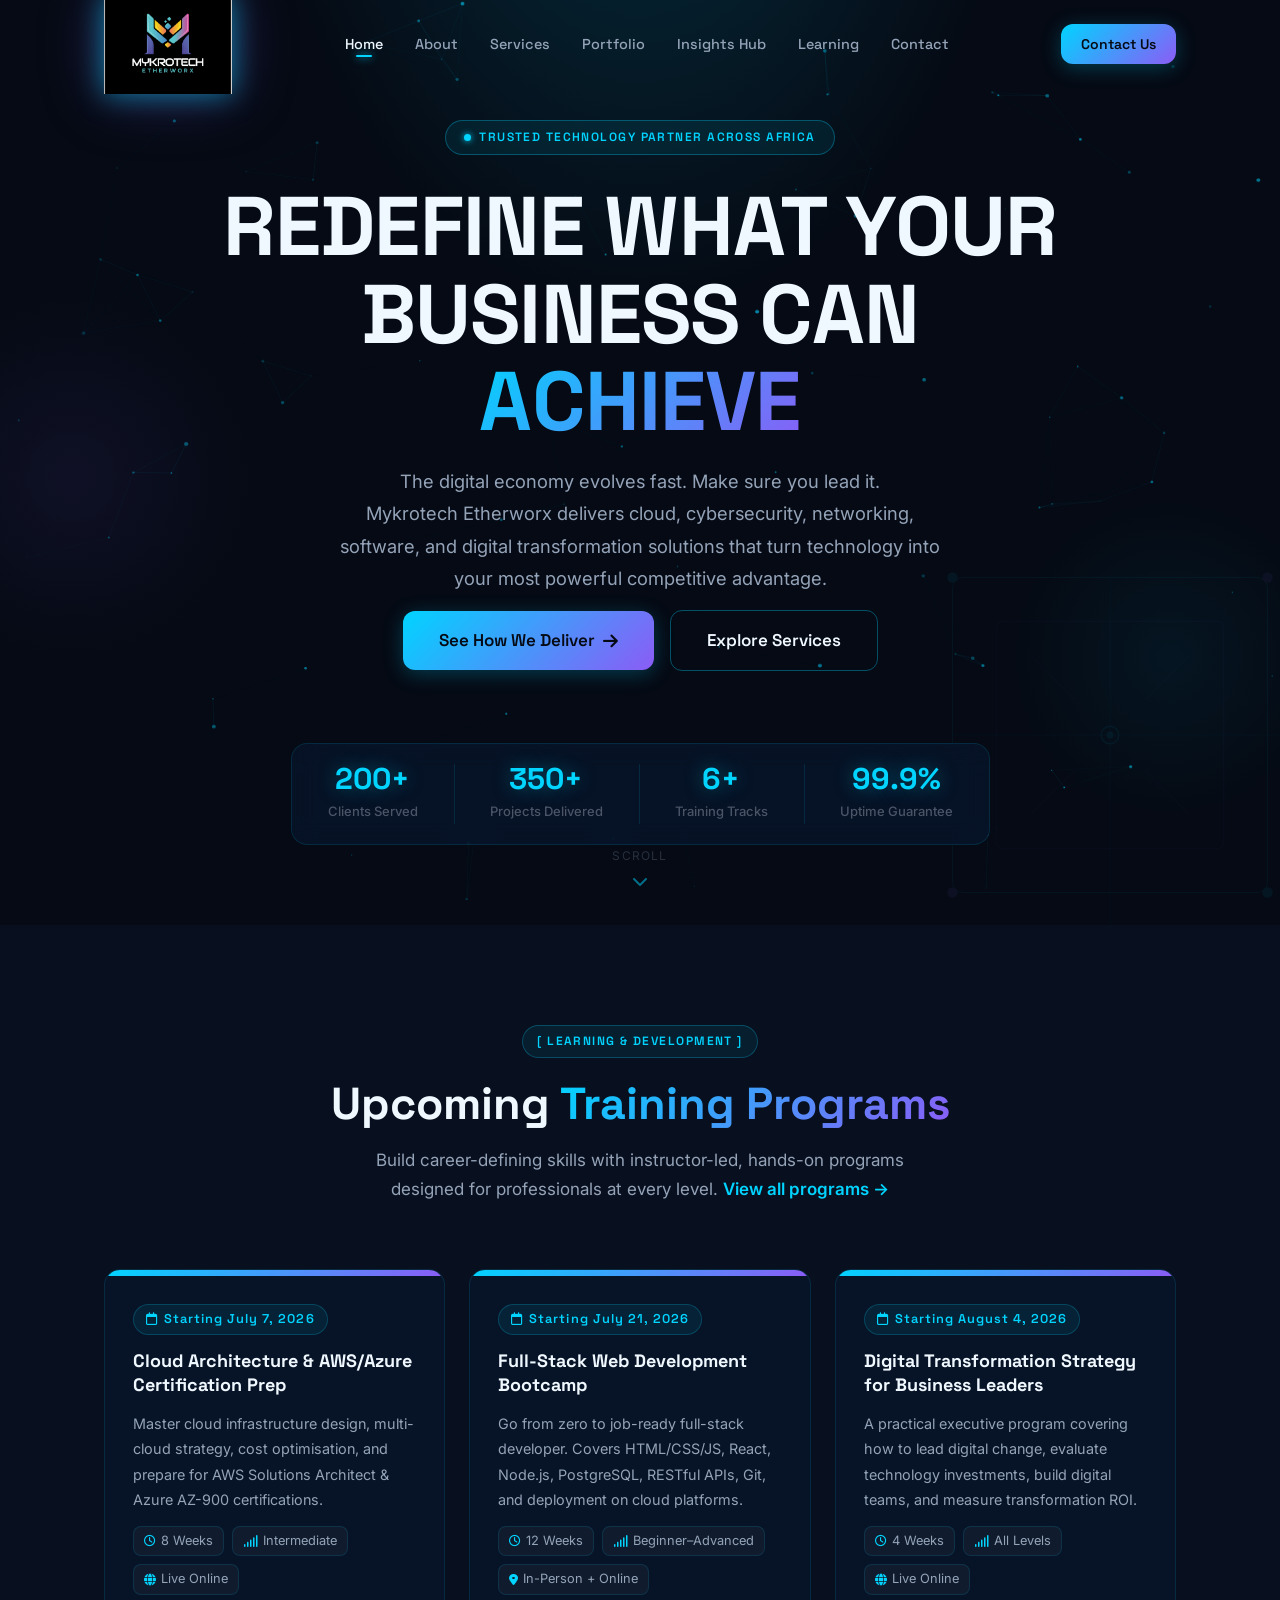
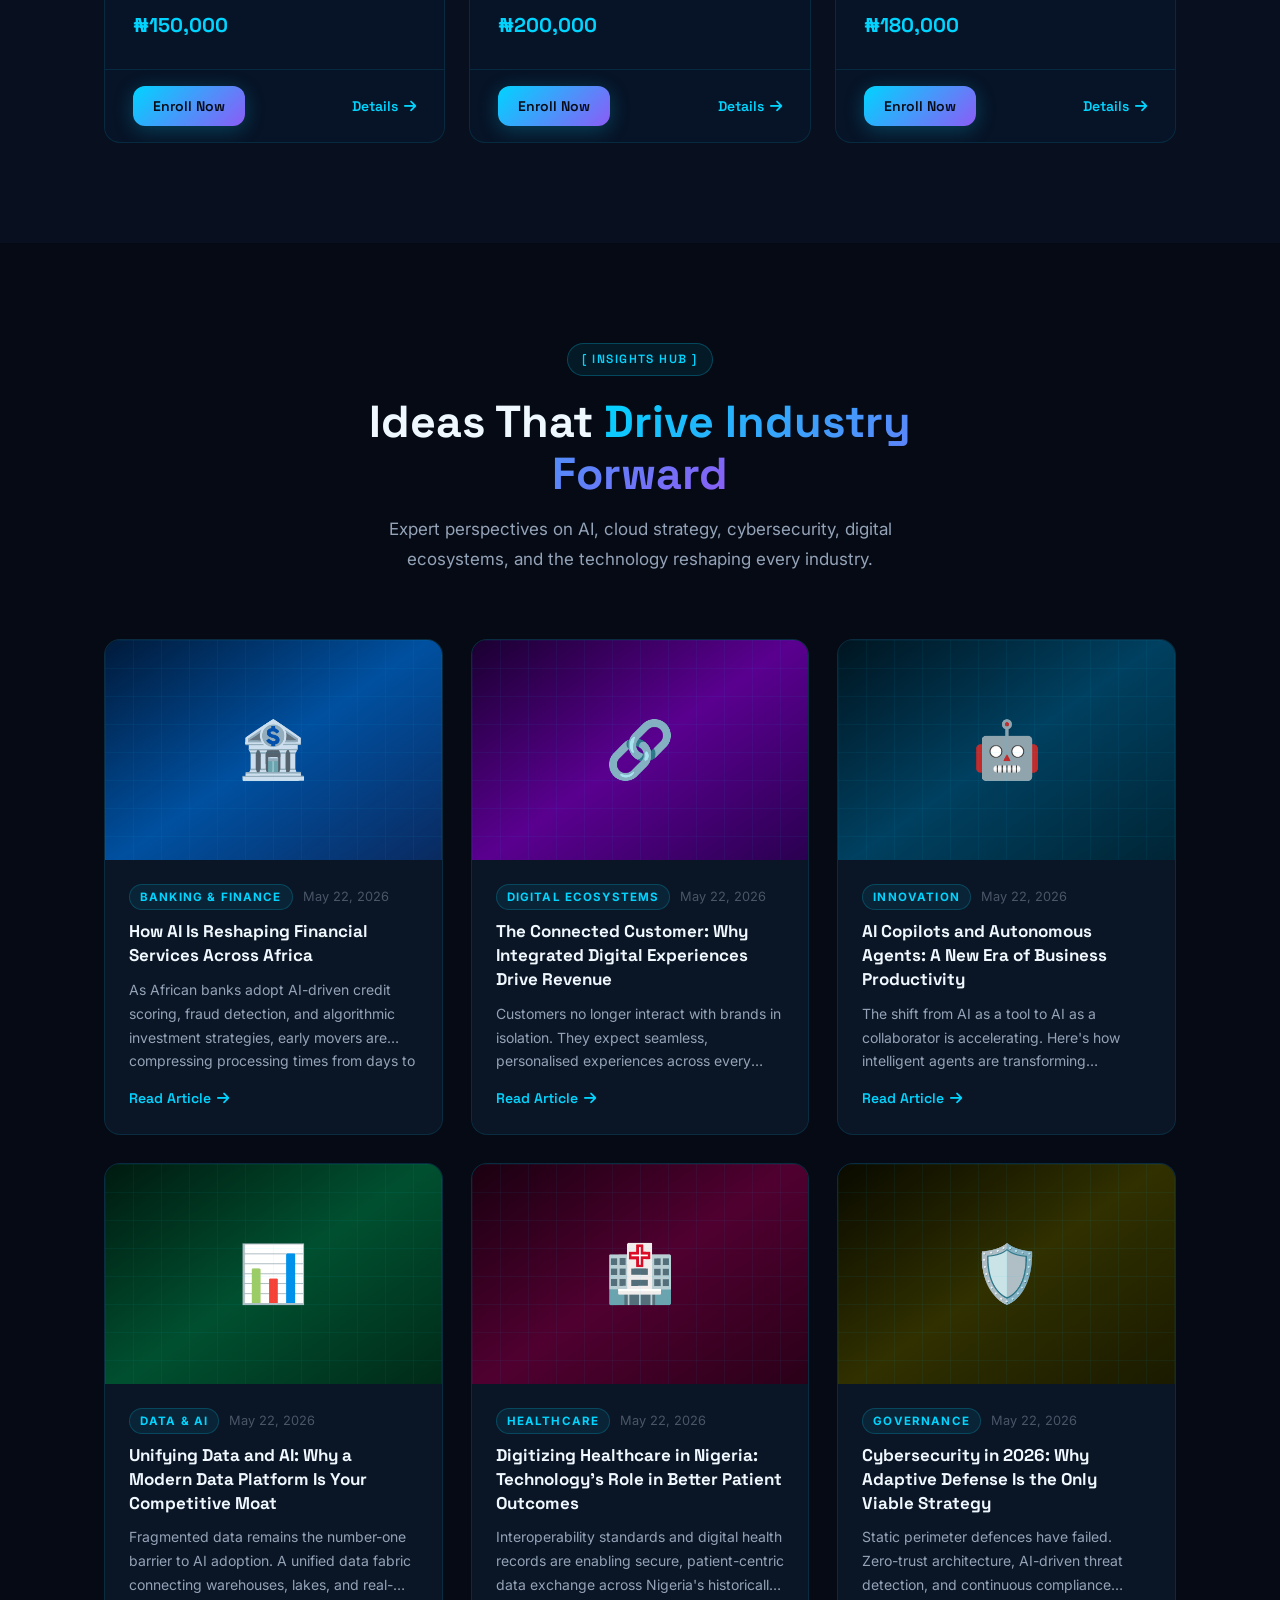
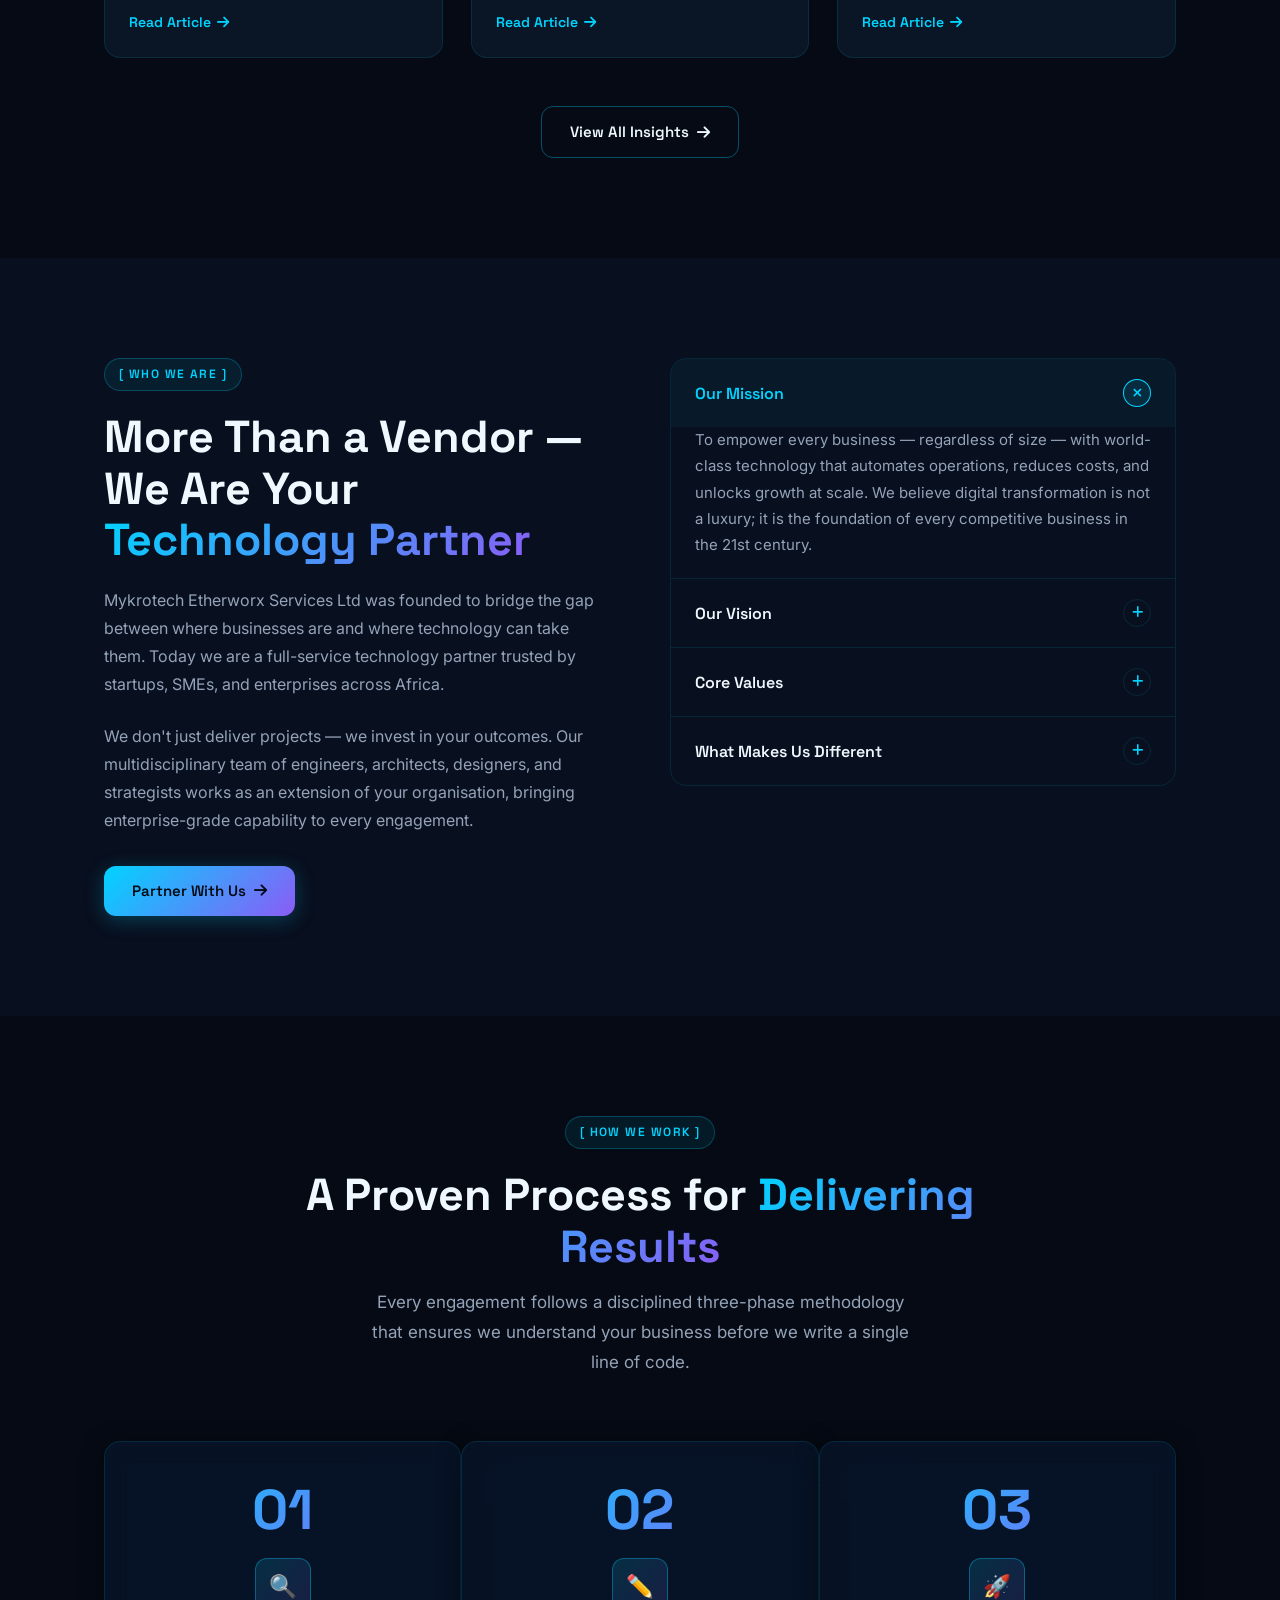
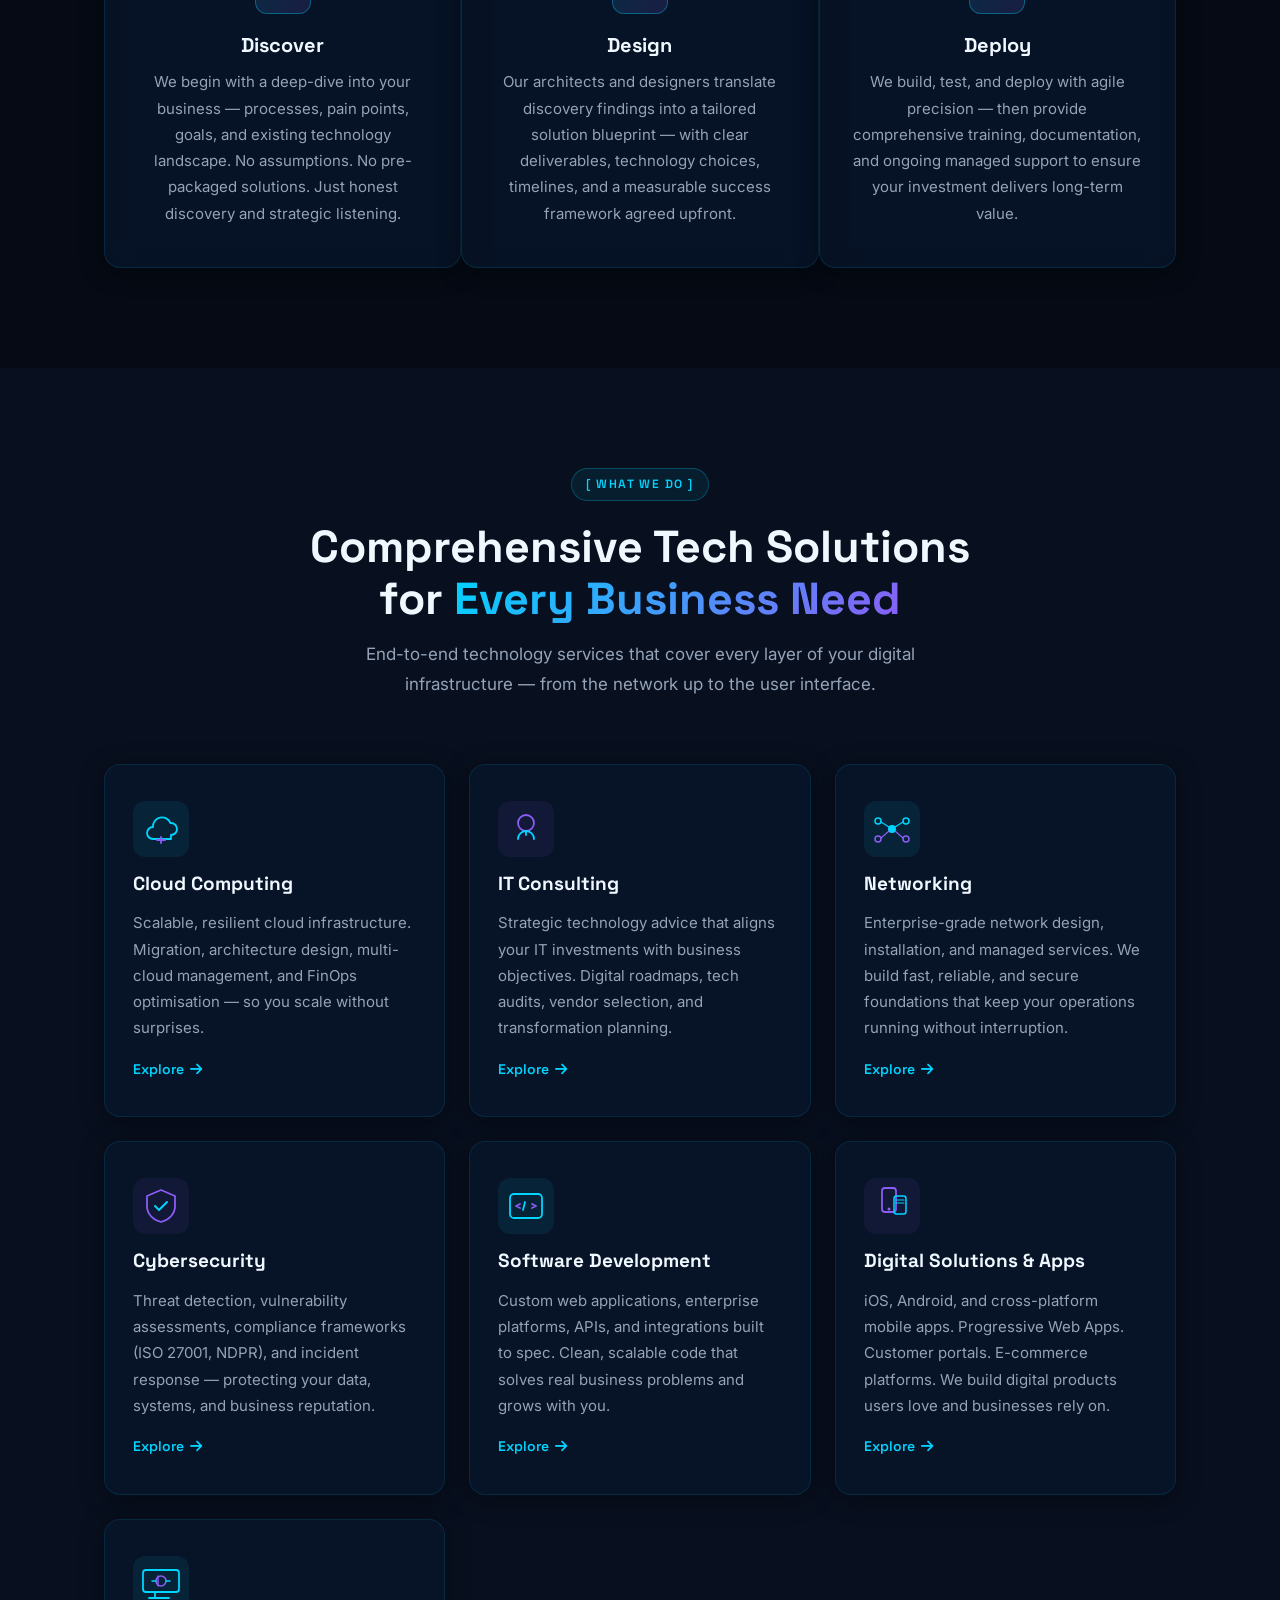
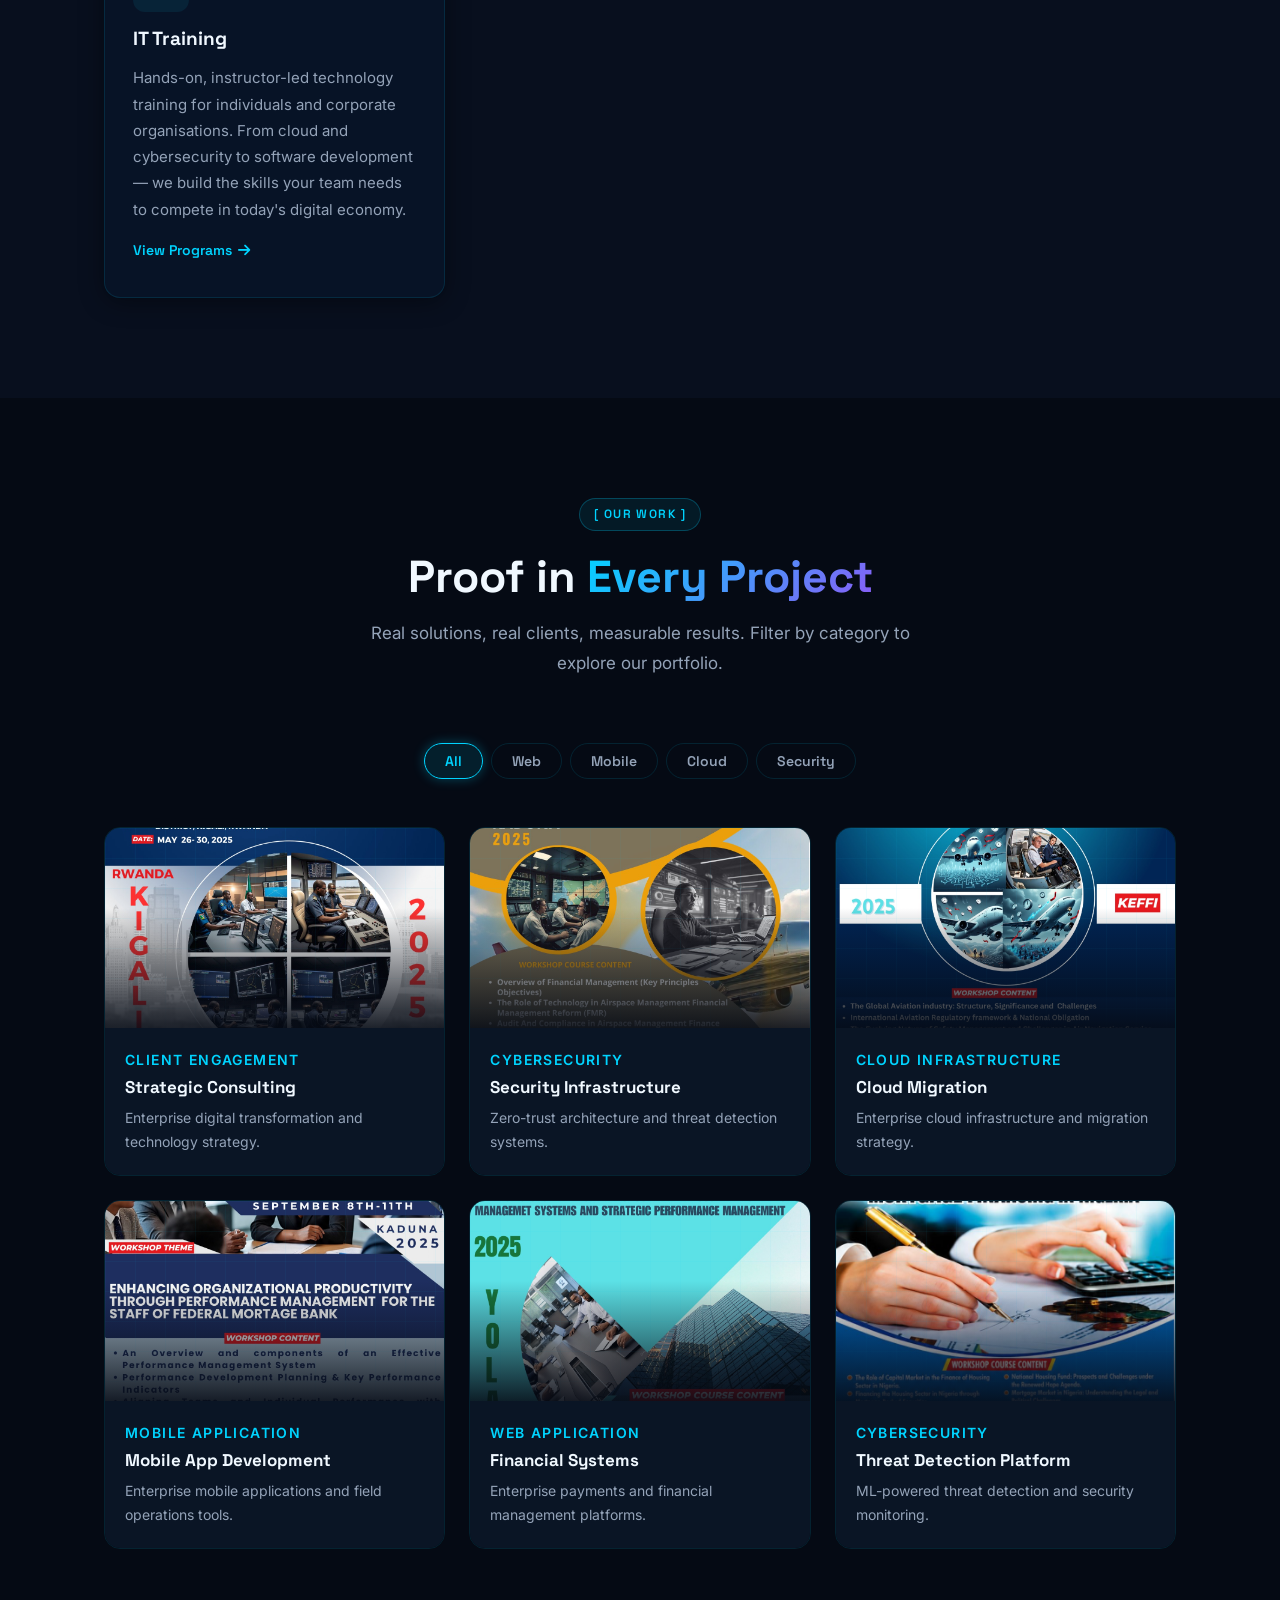
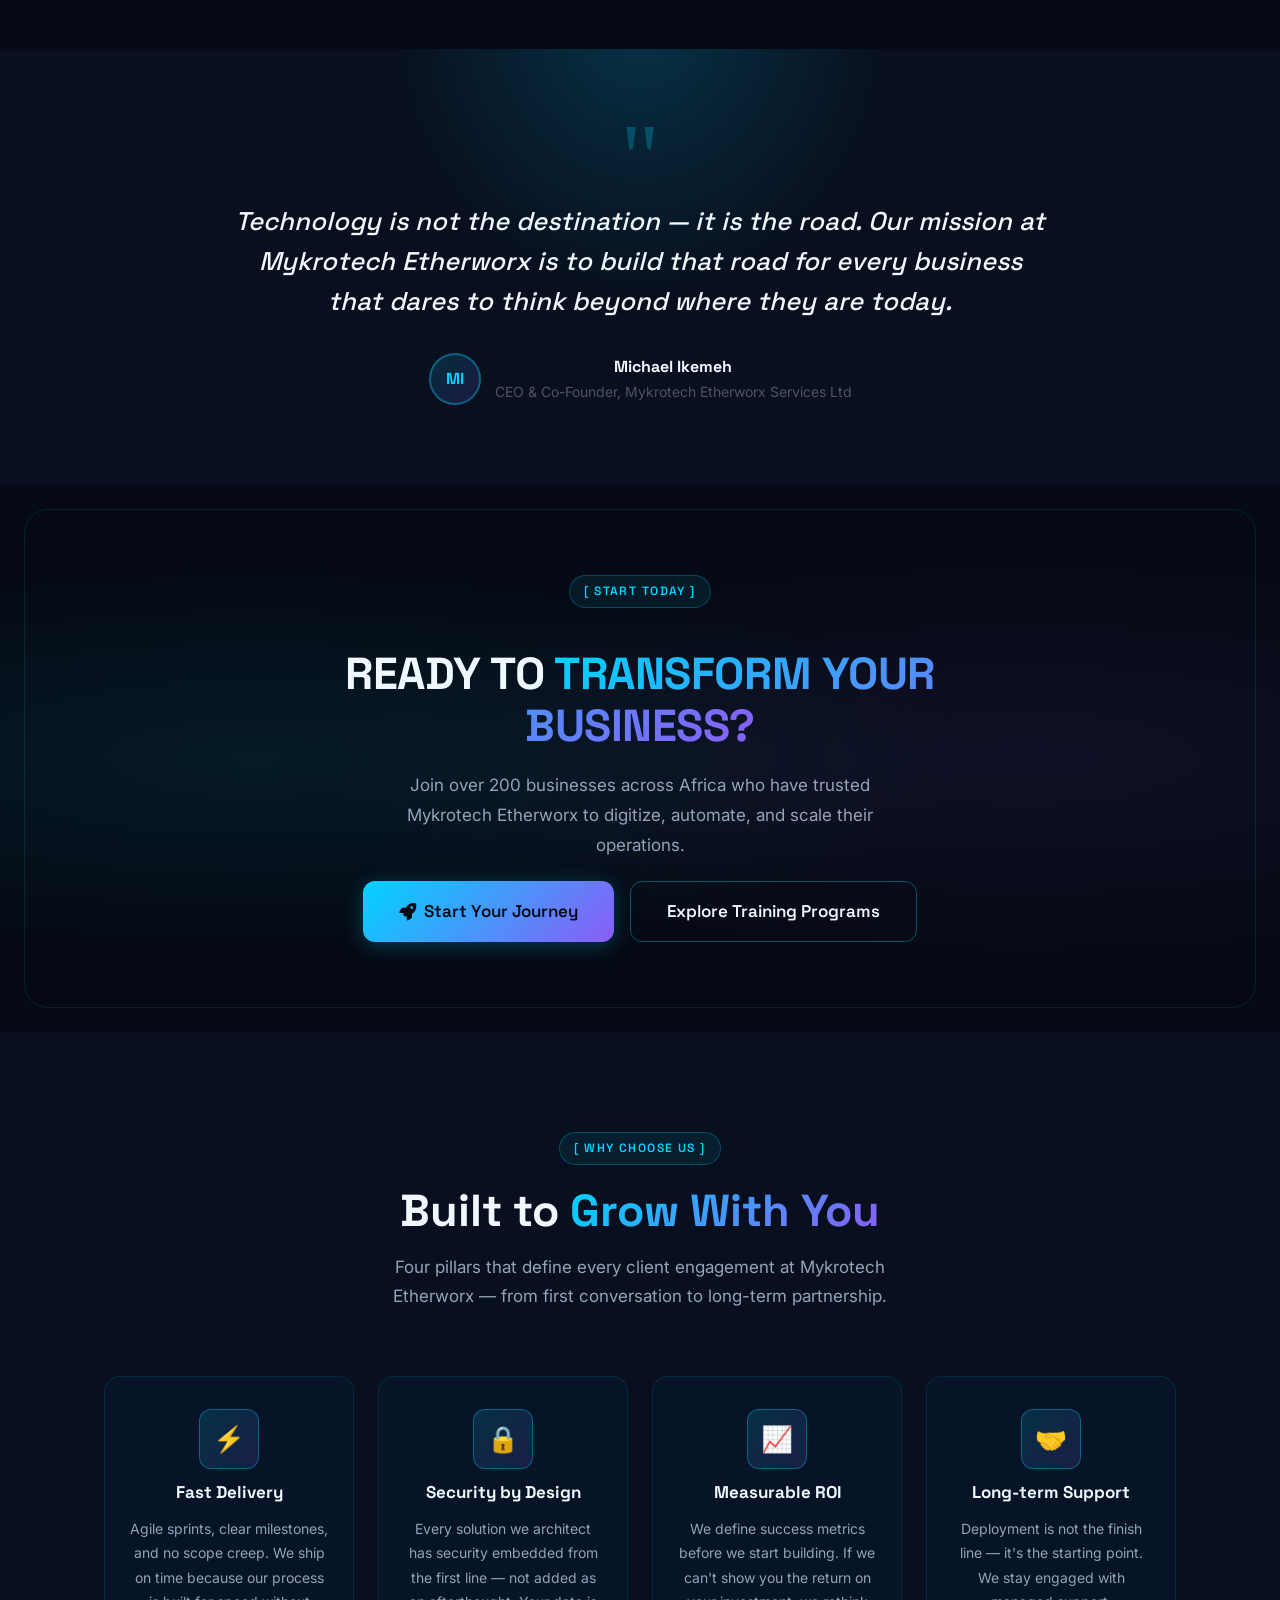
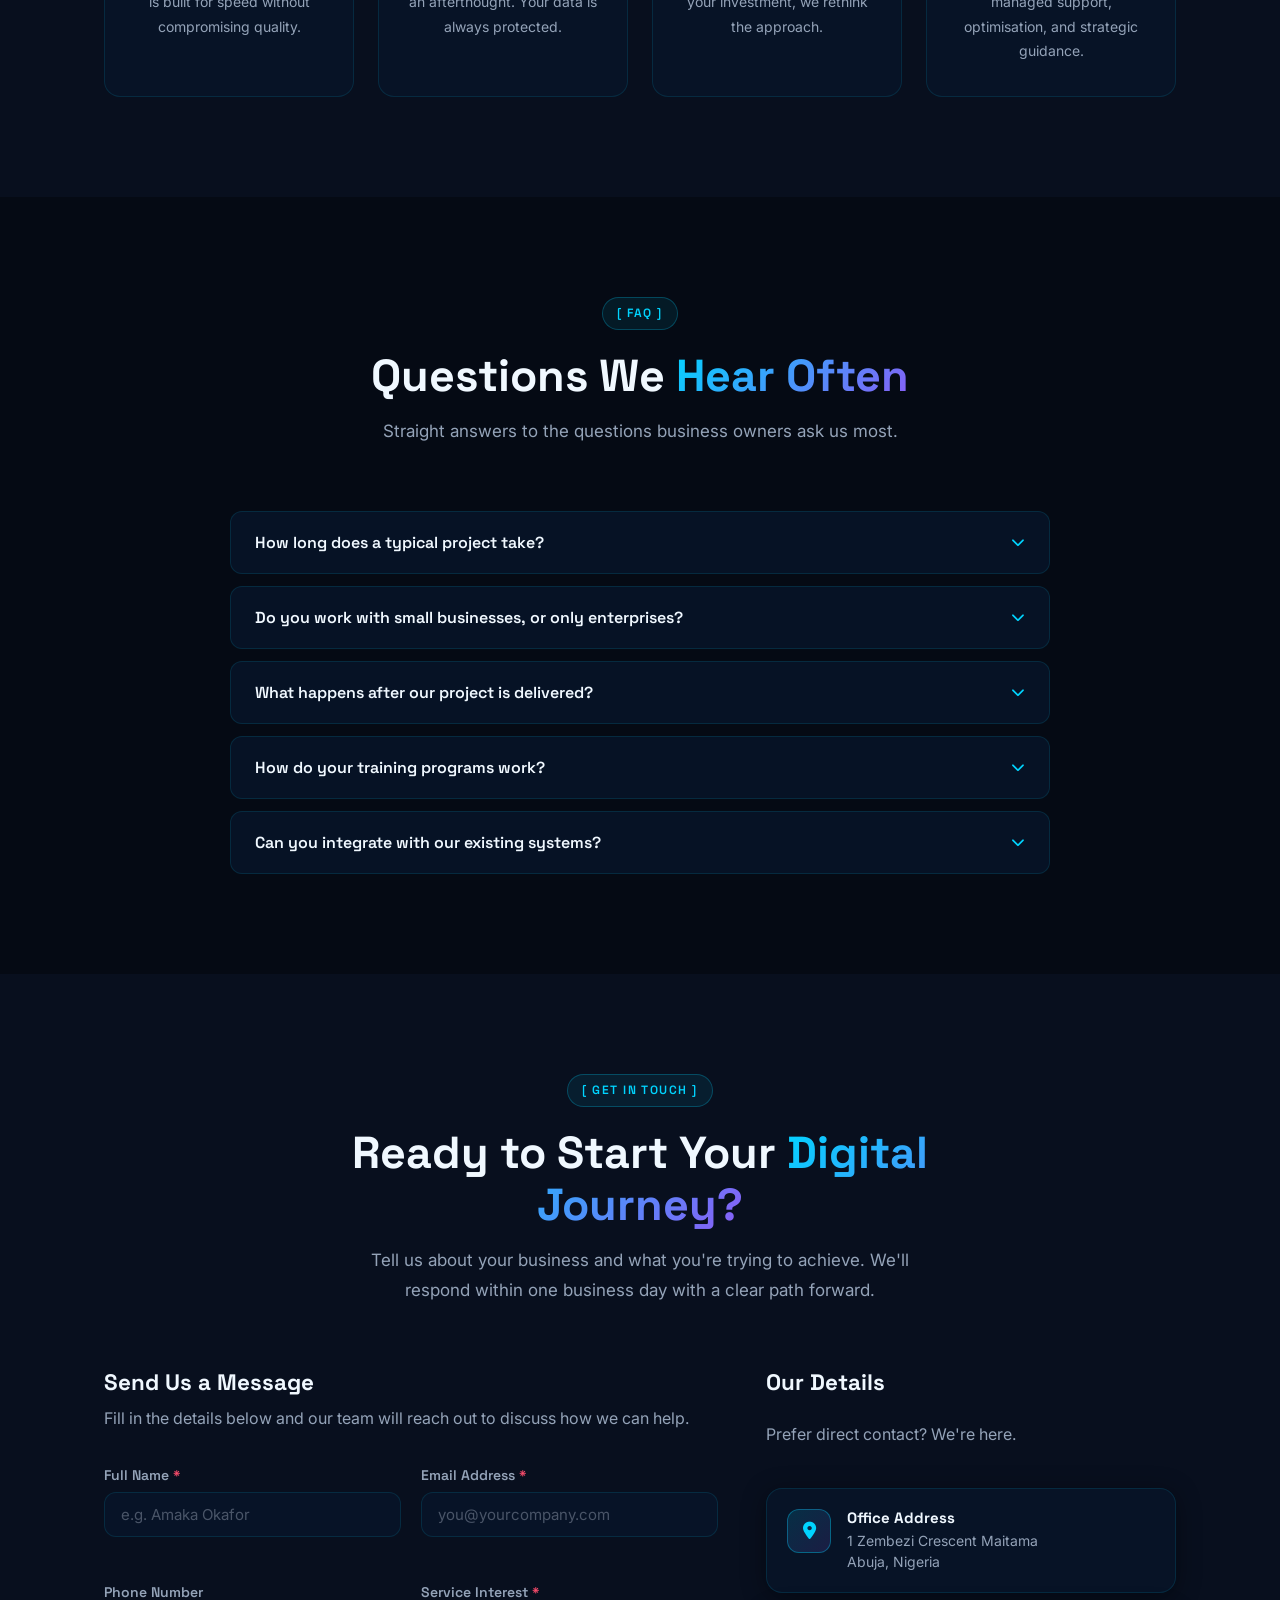
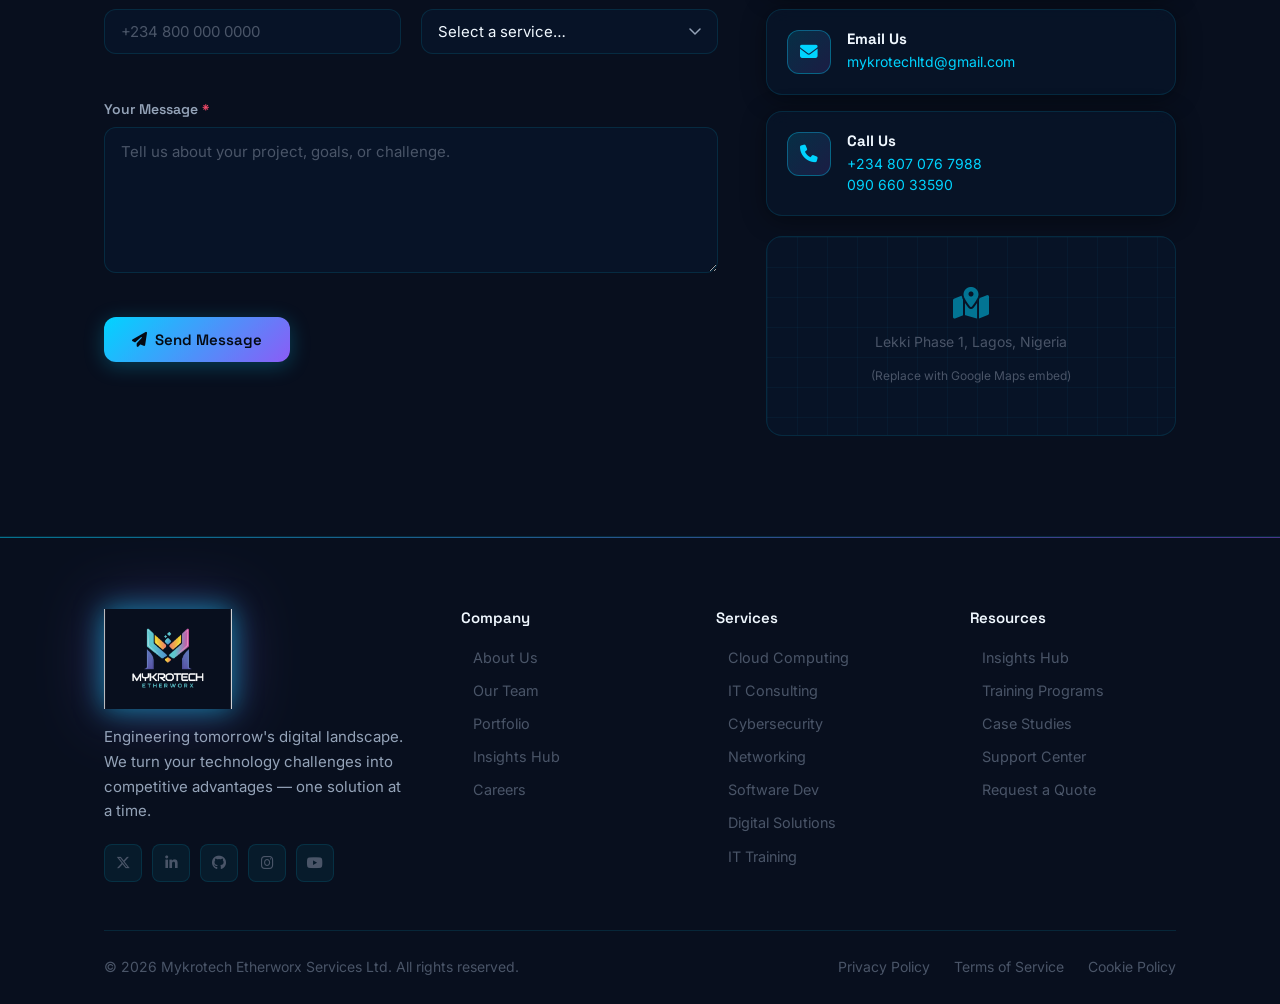
==== commit 9725b7ef: "Add client engagement images to portfolio section - Copied 8 high-quality client engagement images f" ====
--- a/index.html
+++ b/index.html
@@ -606,86 +606,86 @@
           <div class="portfolio-grid" role="list">
 
             <article class="portfolio-card" role="listitem" data-category="web"
-              data-thumb-class="thumb-web" data-icon="🛒"
-              data-modal-category="Web Platform" data-modal-title="EcommerceFlow Platform"
-              data-modal-desc="Multi-vendor retail platform with real-time inventory sync, dynamic pricing, and integrated Paystack/Flutterwave payments. Reduced checkout abandonment by 38%."
-              data-stack='["React","Node.js","PostgreSQL","Redis","Paystack","AWS S3"]'
-              aria-label="View EcommerceFlow Platform details">
-              <div class="project-thumb thumb-web"><div class="thumb-icon" aria-hidden="true">🛒</div></div>
+              data-thumb-class="thumb-web" data-icon="💼"
+              data-modal-category="Client Engagement" data-modal-title="Strategic Consulting Engagement"
+              data-modal-desc="Comprehensive technology strategy and digital transformation consulting for leading African enterprise."
+              data-stack='["Consulting","Strategy","Digital Transformation"]'
+              aria-label="View client engagement details">
+              <div class="project-thumb thumb-web"><img src="images/engagement-1.jpg" alt="Strategic Consulting Engagement" style="width:100%;height:100%;object-fit:cover;" /></div>
               <div class="project-body">
-                <p class="project-category">Web Platform</p>
-                <h3>EcommerceFlow Platform</h3>
-                <p>Multi-vendor retail with real-time inventory and integrated payments.</p>
+                <p class="project-category">Client Engagement</p>
+                <h3>Strategic Consulting</h3>
+                <p>Enterprise digital transformation and technology strategy.</p>
               </div>
             </article>
 
             <article class="portfolio-card" role="listitem" data-category="security"
-              data-thumb-class="thumb-security" data-icon="🔐"
-              data-modal-category="Cybersecurity" data-modal-title="SecureVault Credential Manager"
-              data-modal-desc="Enterprise secrets manager with AES-256 encryption, zero-trust access model, full audit trail, and automated rotation. Passed ISO 27001 audit with zero findings."
-              data-stack='["Python","FastAPI","Vault","PostgreSQL","Docker","Kubernetes"]'
-              aria-label="View SecureVault Credential Manager details">
-              <div class="project-thumb thumb-security"><div class="thumb-icon" aria-hidden="true">🔐</div></div>
+              data-thumb-class="thumb-security" data-icon="🔒"
+              data-modal-category="Client Engagement" data-modal-title="Cybersecurity Implementation"
+              data-modal-desc="Enterprise cybersecurity infrastructure and zero-trust architecture deployment for regulated financial institution."
+              data-stack='["Cybersecurity","Infrastructure","Compliance"]'
+              aria-label="View cybersecurity engagement details">
+              <div class="project-thumb thumb-security"><img src="images/engagement-2.jpg" alt="Cybersecurity Implementation" style="width:100%;height:100%;object-fit:cover;" /></div>
               <div class="project-body">
                 <p class="project-category">Cybersecurity</p>
-                <h3>SecureVault Credential Manager</h3>
-                <p>Zero-trust secrets management with AES-256 and automated rotation.</p>
+                <h3>Security Infrastructure</h3>
+                <p>Zero-trust architecture and threat detection systems.</p>
               </div>
             </article>
 
             <article class="portfolio-card" role="listitem" data-category="cloud"
               data-thumb-class="thumb-cloud" data-icon="☁️"
-              data-modal-category="Cloud Infrastructure" data-modal-title="CloudSync Operations Dashboard"
-              data-modal-desc="Unified multi-cloud management dashboard saving ₦4.2M monthly in cloud waste through automated right-sizing across AWS, Azure, and GCP."
-              data-stack='["Vue.js","Python","AWS SDK","Azure SDK","GCP SDK","Prometheus"]'
-              aria-label="View CloudSync Operations Dashboard details">
-              <div class="project-thumb thumb-cloud"><div class="thumb-icon" aria-hidden="true">☁️</div></div>
+              data-modal-category="Client Engagement" data-modal-title="Cloud Infrastructure Migration"
+              data-modal-desc="Large-scale cloud migration and multi-cloud architecture implementation for enterprise organisation."
+              data-stack='["Cloud Migration","Infrastructure","AWS"]'
+              aria-label="View cloud engagement details">
+              <div class="project-thumb thumb-cloud"><img src="images/engagement-3.jpg" alt="Cloud Infrastructure Migration" style="width:100%;height:100%;object-fit:cover;" /></div>
               <div class="project-body">
                 <p class="project-category">Cloud Infrastructure</p>
-                <h3>CloudSync Operations Dashboard</h3>
-                <p>Multi-cloud management saving ₦4.2M monthly in cloud waste.</p>
+                <h3>Cloud Migration</h3>
+                <p>Enterprise cloud infrastructure and migration strategy.</p>
               </div>
             </article>
 
             <article class="portfolio-card" role="listitem" data-category="mobile"
               data-thumb-class="thumb-mobile" data-icon="📱"
-              data-modal-category="Mobile Application" data-modal-title="FieldForce Operations App"
-              data-modal-desc="Offline-first field operations app for 600 telecoms engineers — GPS routing, digital work orders, photo evidence. Reduced job turnaround by 55%."
-              data-stack='["React Native","Expo","SQLite","Node.js","Google Maps API","Firebase"]'
-              aria-label="View FieldForce Operations App details">
-              <div class="project-thumb thumb-mobile"><div class="thumb-icon" aria-hidden="true">📱</div></div>
+              data-modal-category="Client Engagement" data-modal-title="Mobile App Development"
+              data-modal-desc="Custom mobile application development and deployment for field operations and enterprise workforce management."
+              data-stack='["Mobile Development","React Native","Firebase"]'
+              aria-label="View mobile app engagement details">
+              <div class="project-thumb thumb-mobile"><img src="images/engagement-4.jpg" alt="Mobile App Development" style="width:100%;height:100%;object-fit:cover;" /></div>
               <div class="project-body">
                 <p class="project-category">Mobile Application</p>
-                <h3>FieldForce Operations App</h3>
-                <p>Offline-first app for 600+ field engineers — reduced turnaround by 55%.</p>
+                <h3>Mobile App Development</h3>
+                <p>Enterprise mobile applications and field operations tools.</p>
               </div>
             </article>
 
             <article class="portfolio-card" role="listitem" data-category="web"
-              data-thumb-class="thumb-web" data-icon="💳"
-              data-modal-category="Web Application" data-modal-title="PayLink B2B Payments Portal"
-              data-modal-desc="B2B payments and invoicing portal processing ₦800M+ monthly. Double-entry accounting engine, multi-currency support, automated reconciliation."
-              data-stack='["Next.js","TypeScript","Prisma","PostgreSQL","Flutterwave","SendGrid"]'
-              aria-label="View PayLink B2B Payments Portal details">
-              <div class="project-thumb thumb-web"><div class="thumb-icon" aria-hidden="true">💳</div></div>
+              data-thumb-class="thumb-web" data-icon="💼"
+              data-modal-category="Client Engagement" data-modal-title="Financial Systems Implementation"
+              data-modal-desc="B2B payments, invoicing, and financial management system for enterprise banking and financial services organisation."
+              data-stack='["Web Development","Financial Systems","Integration"]'
+              aria-label="View financial systems engagement details">
+              <div class="project-thumb thumb-web"><img src="images/engagement-5.jpg" alt="Financial Systems Implementation" style="width:100%;height:100%;object-fit:cover;" /></div>
               <div class="project-body">
                 <p class="project-category">Web Application</p>
-                <h3>PayLink B2B Payments Portal</h3>
-                <p>High-volume invoicing platform processing ₦800M+ monthly.</p>
+                <h3>Financial Systems</h3>
+                <p>Enterprise payments and financial management platforms.</p>
               </div>
             </article>
 
             <article class="portfolio-card" role="listitem" data-category="security"
-              data-thumb-class="thumb-security" data-icon="🛡️"
-              data-modal-category="Cybersecurity" data-modal-title="ShieldSense SIEM Platform"
-              data-modal-desc="Custom SIEM platform for a Nigerian bank — ML anomaly detection across 80+ log sources. Detected and neutralised a live credential-stuffing attack in 6 minutes."
-              data-stack='["Elasticsearch","Kibana","Python","Kafka","TensorFlow Lite","Redis"]'
-              aria-label="View ShieldSense SIEM Platform details">
-              <div class="project-thumb thumb-security"><div class="thumb-icon" aria-hidden="true">🛡️</div></div>
+              data-thumb-class="thumb-security" data-icon="🔒"
+              data-modal-category="Client Engagement" data-modal-title="Threat Detection & Monitoring"
+              data-modal-desc="SIEM platform and threat monitoring system implementation with real-time anomaly detection and security operations centre support."
+              data-stack='["SIEM","Threat Detection","Security Operations"]'
+              aria-label="View threat detection engagement details">
+              <div class="project-thumb thumb-security"><img src="images/engagement-6.jpg" alt="Threat Detection & Monitoring" style="width:100%;height:100%;object-fit:cover;" /></div>
               <div class="project-body">
                 <p class="project-category">Cybersecurity</p>
-                <h3>ShieldSense SIEM Platform</h3>
-                <p>ML-powered threat detection across 80+ log sources.</p>
+                <h3>Threat Detection Platform</h3>
+                <p>ML-powered threat detection and security monitoring.</p>
               </div>
             </article>
 
--- a/css/styles.css
+++ b/css/styles.css
@@ -3262,6 +3262,35 @@
   .why-grid           { grid-template-columns: 1fr; }
   .learning-grid      { grid-template-columns: 1fr; }
   .insights-listing-grid { grid-template-columns: 1fr; }
+
+  /* Ensure thumbnails display on mobile */
+  .project-thumb {
+    height: 160px;
+    display: block;
+    width: 100%;
+  }
+
+  .insight-thumb {
+    height: 160px;
+    display: block;
+    width: 100%;
+    flex-shrink: 0;
+  }
+
+  .insight-thumb-inner {
+    width: 100%;
+    height: 100%;
+    display: flex;
+    align-items: center;
+    justify-content: center;
+    font-size: 2.5rem;
+  }
+
+  .portfolio-card,
+  .insight-card {
+    display: flex;
+    flex-direction: column;
+  }
   .cta-btn-row        { flex-direction: column; width: 100%; }
   .cta-btn-row .btn   { width: 100%; justify-content: center; }
   .hero-title-caps    { font-size: clamp(2rem, 9vw, 3rem); }
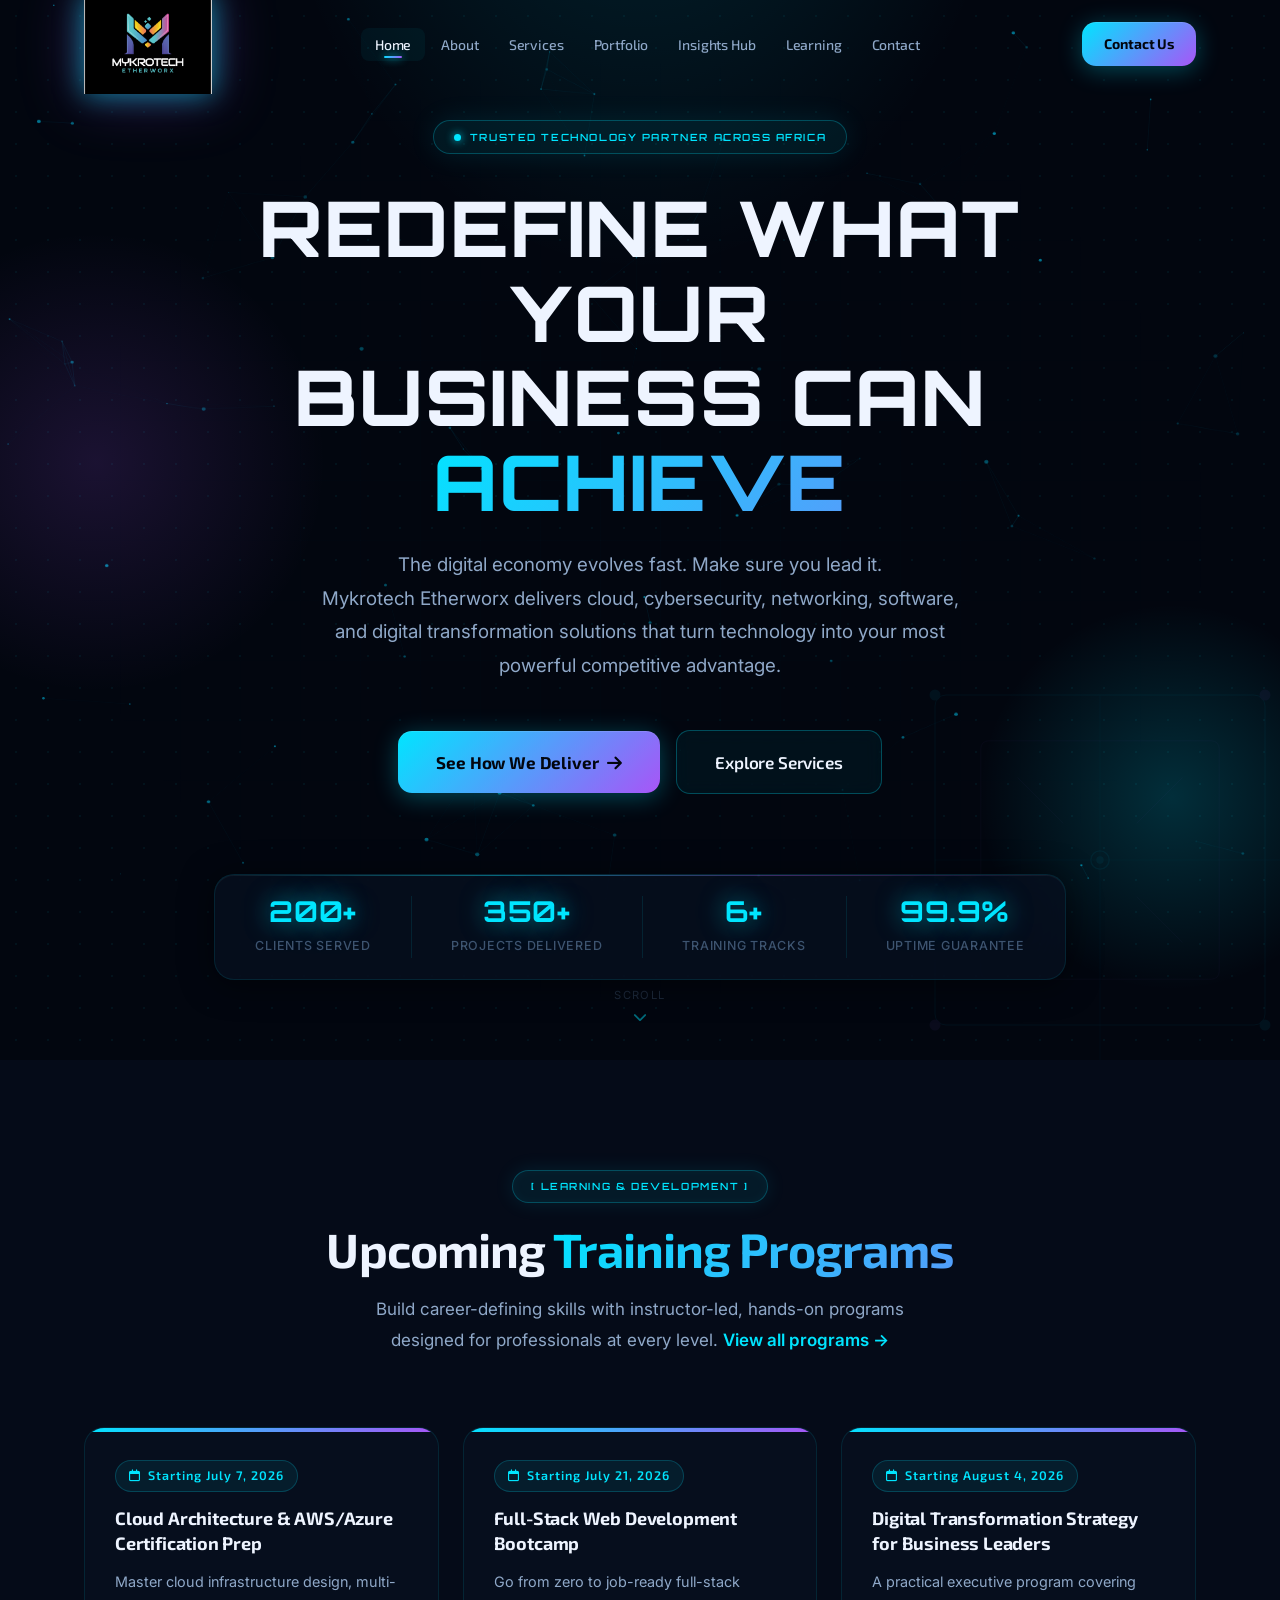
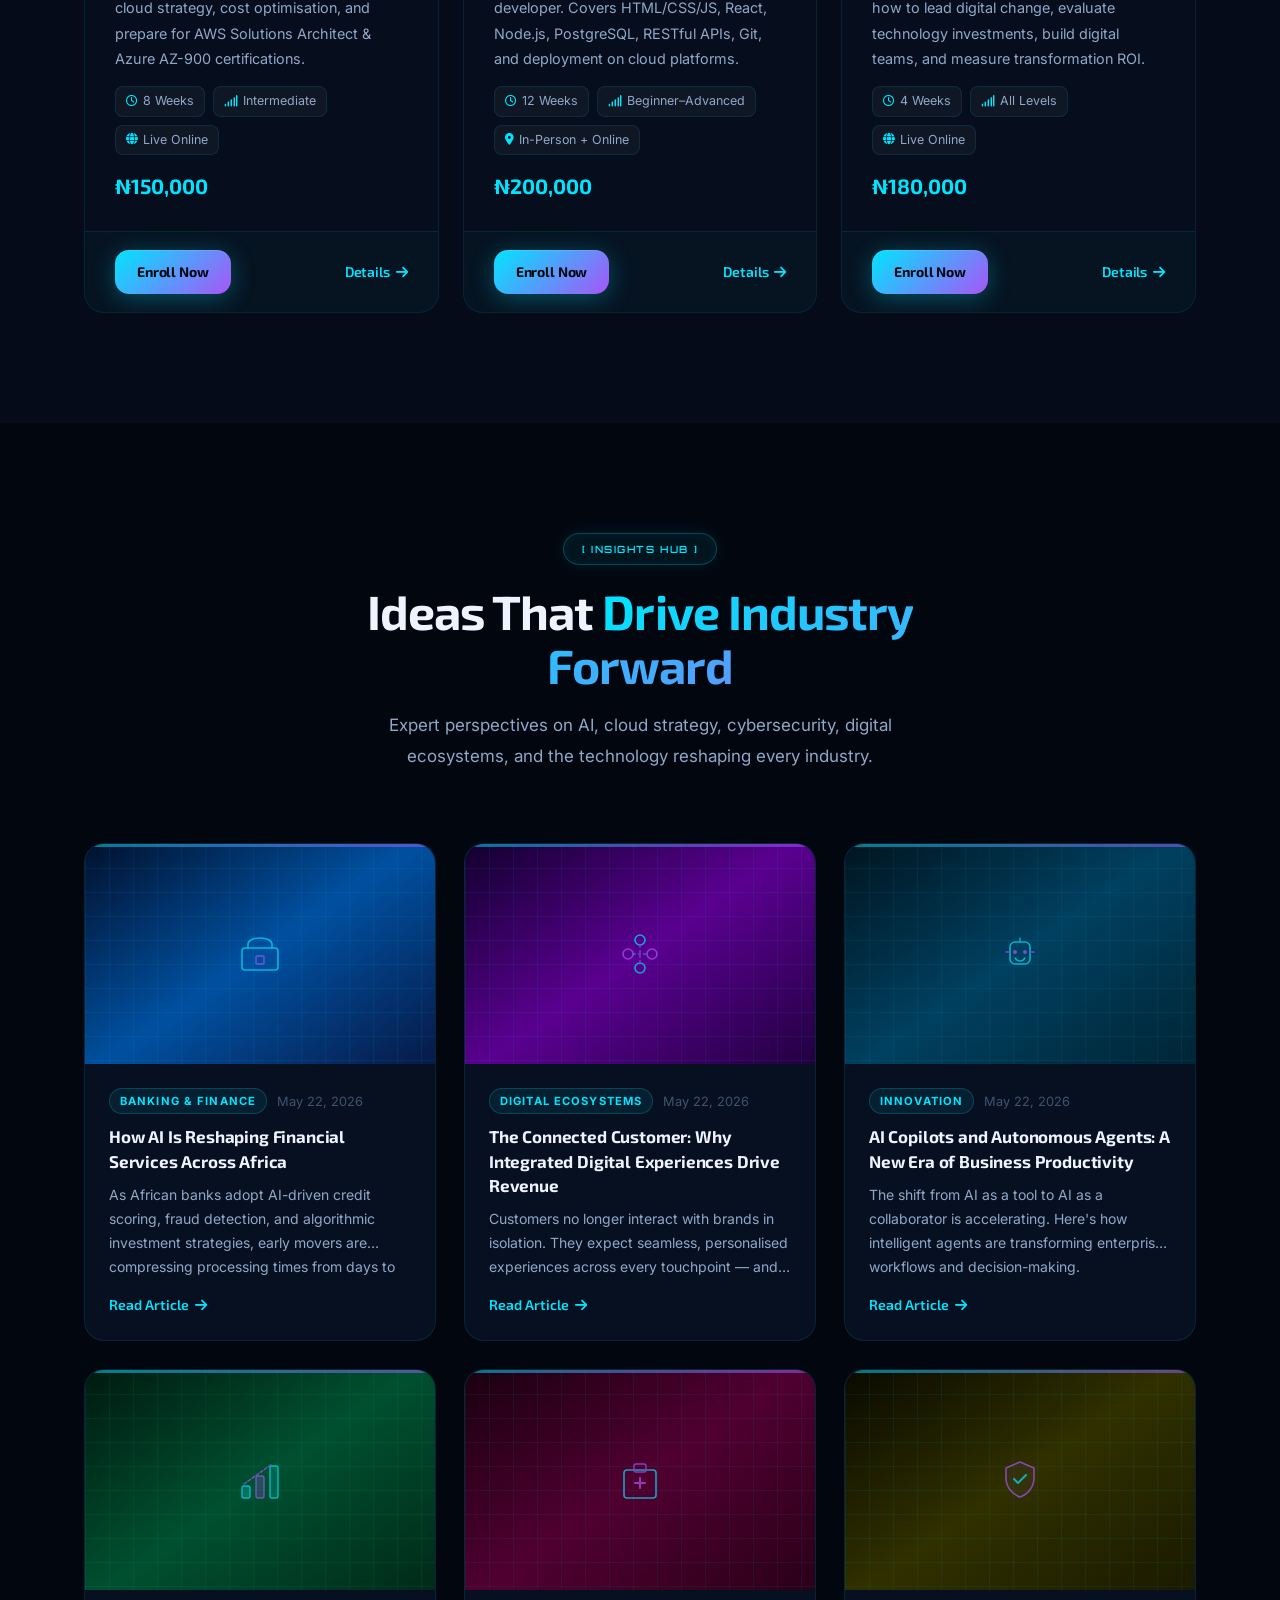
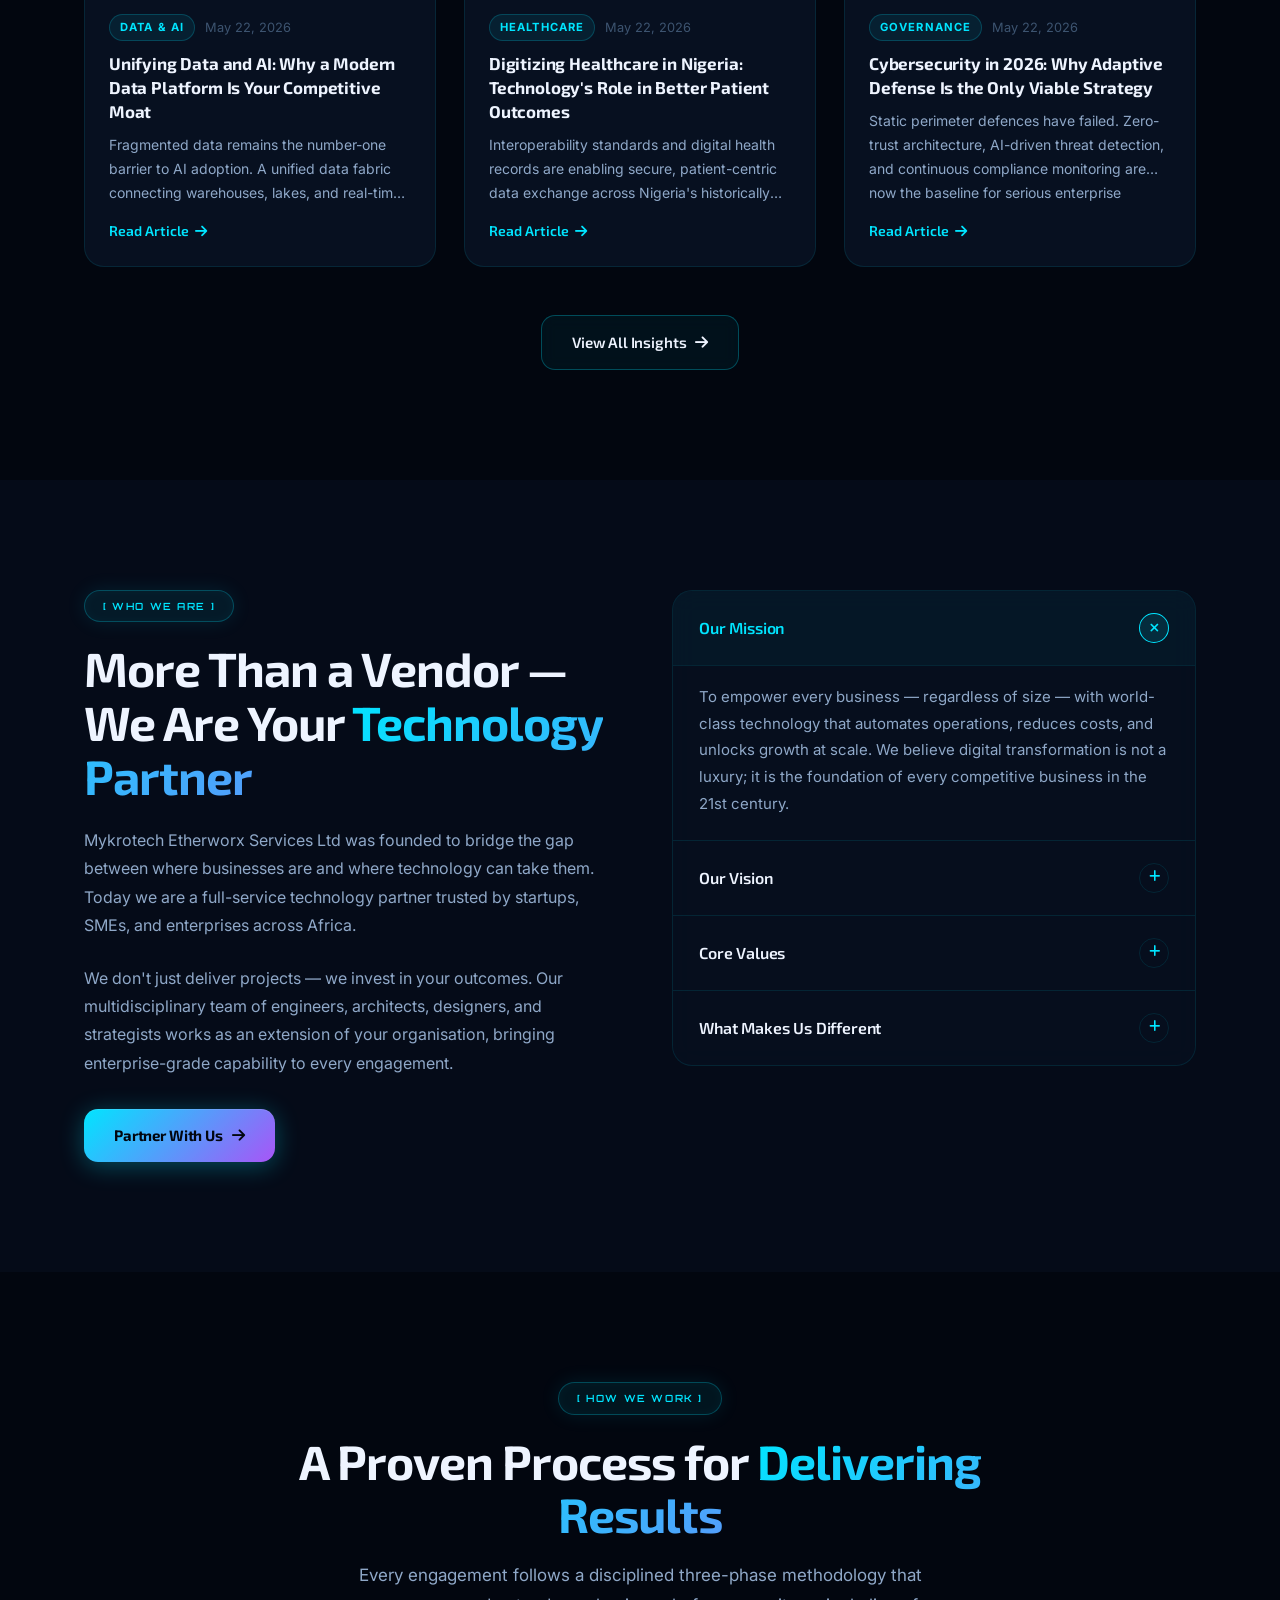
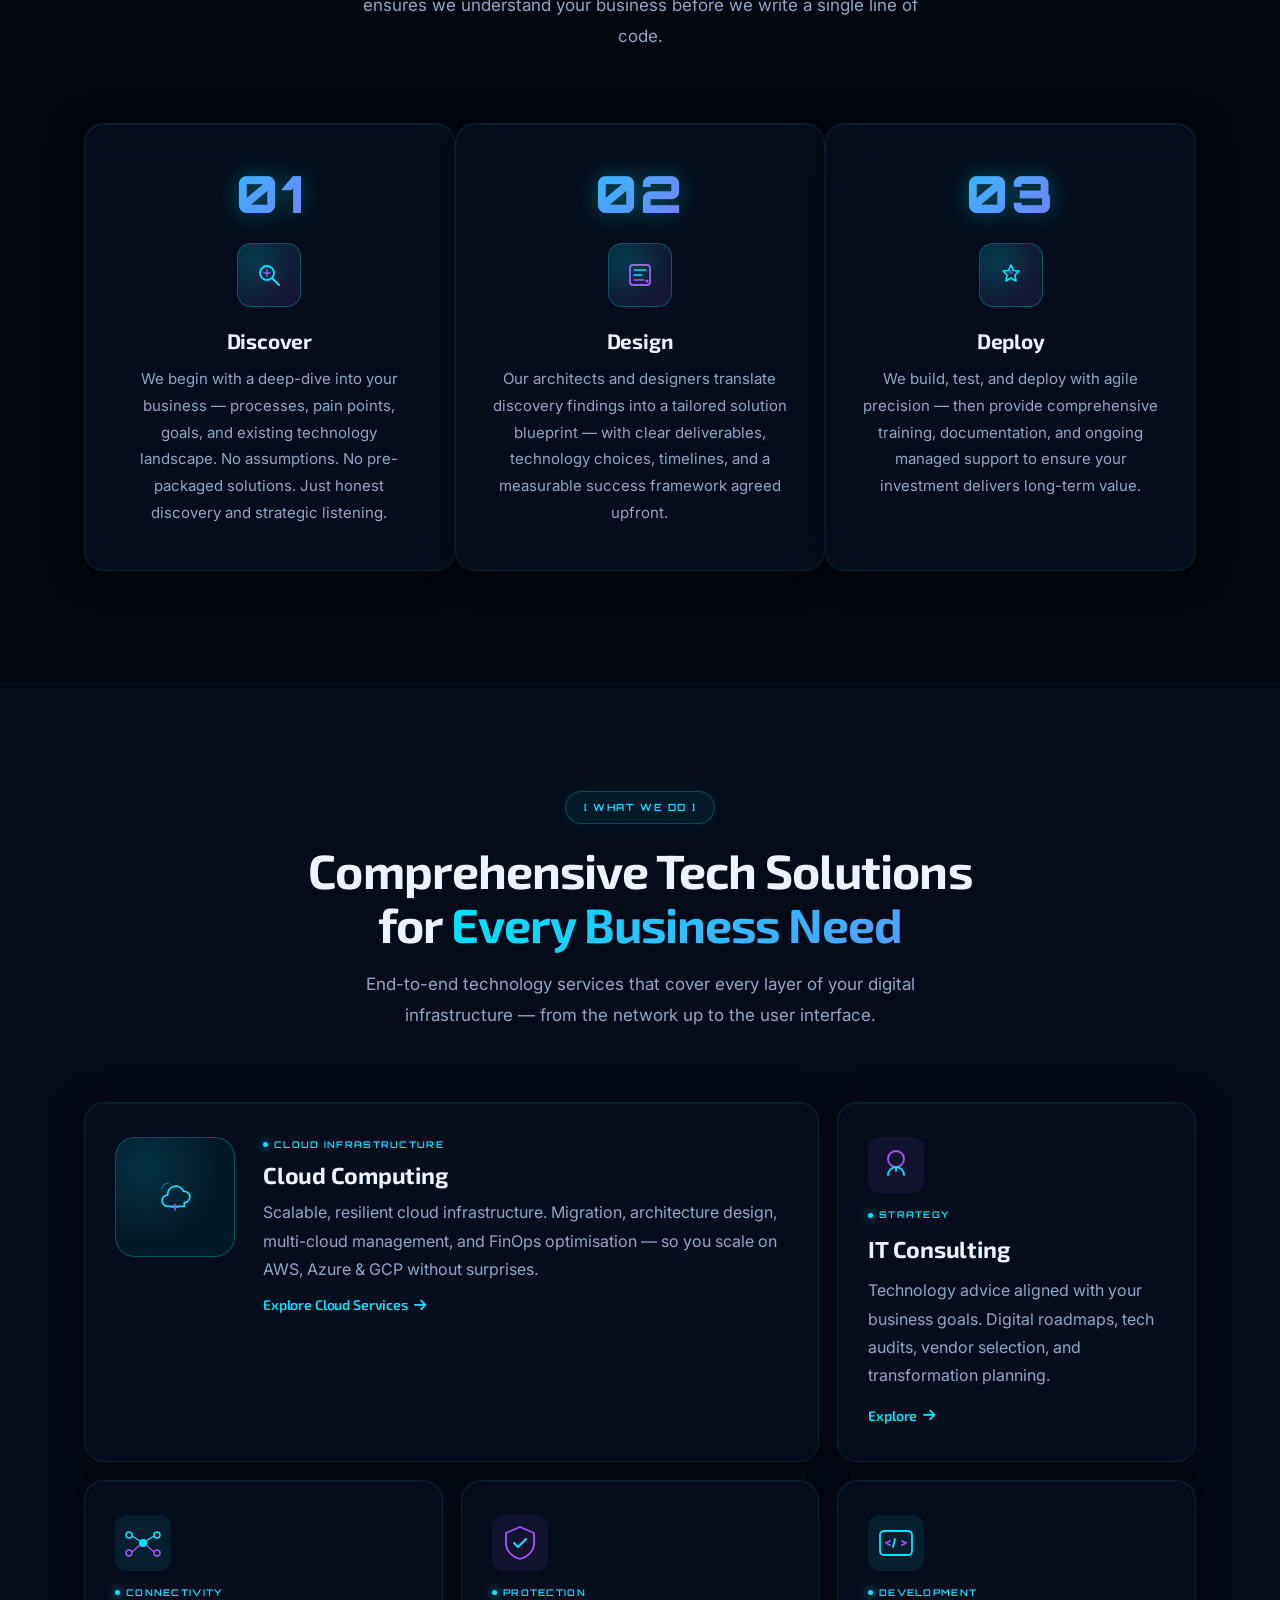
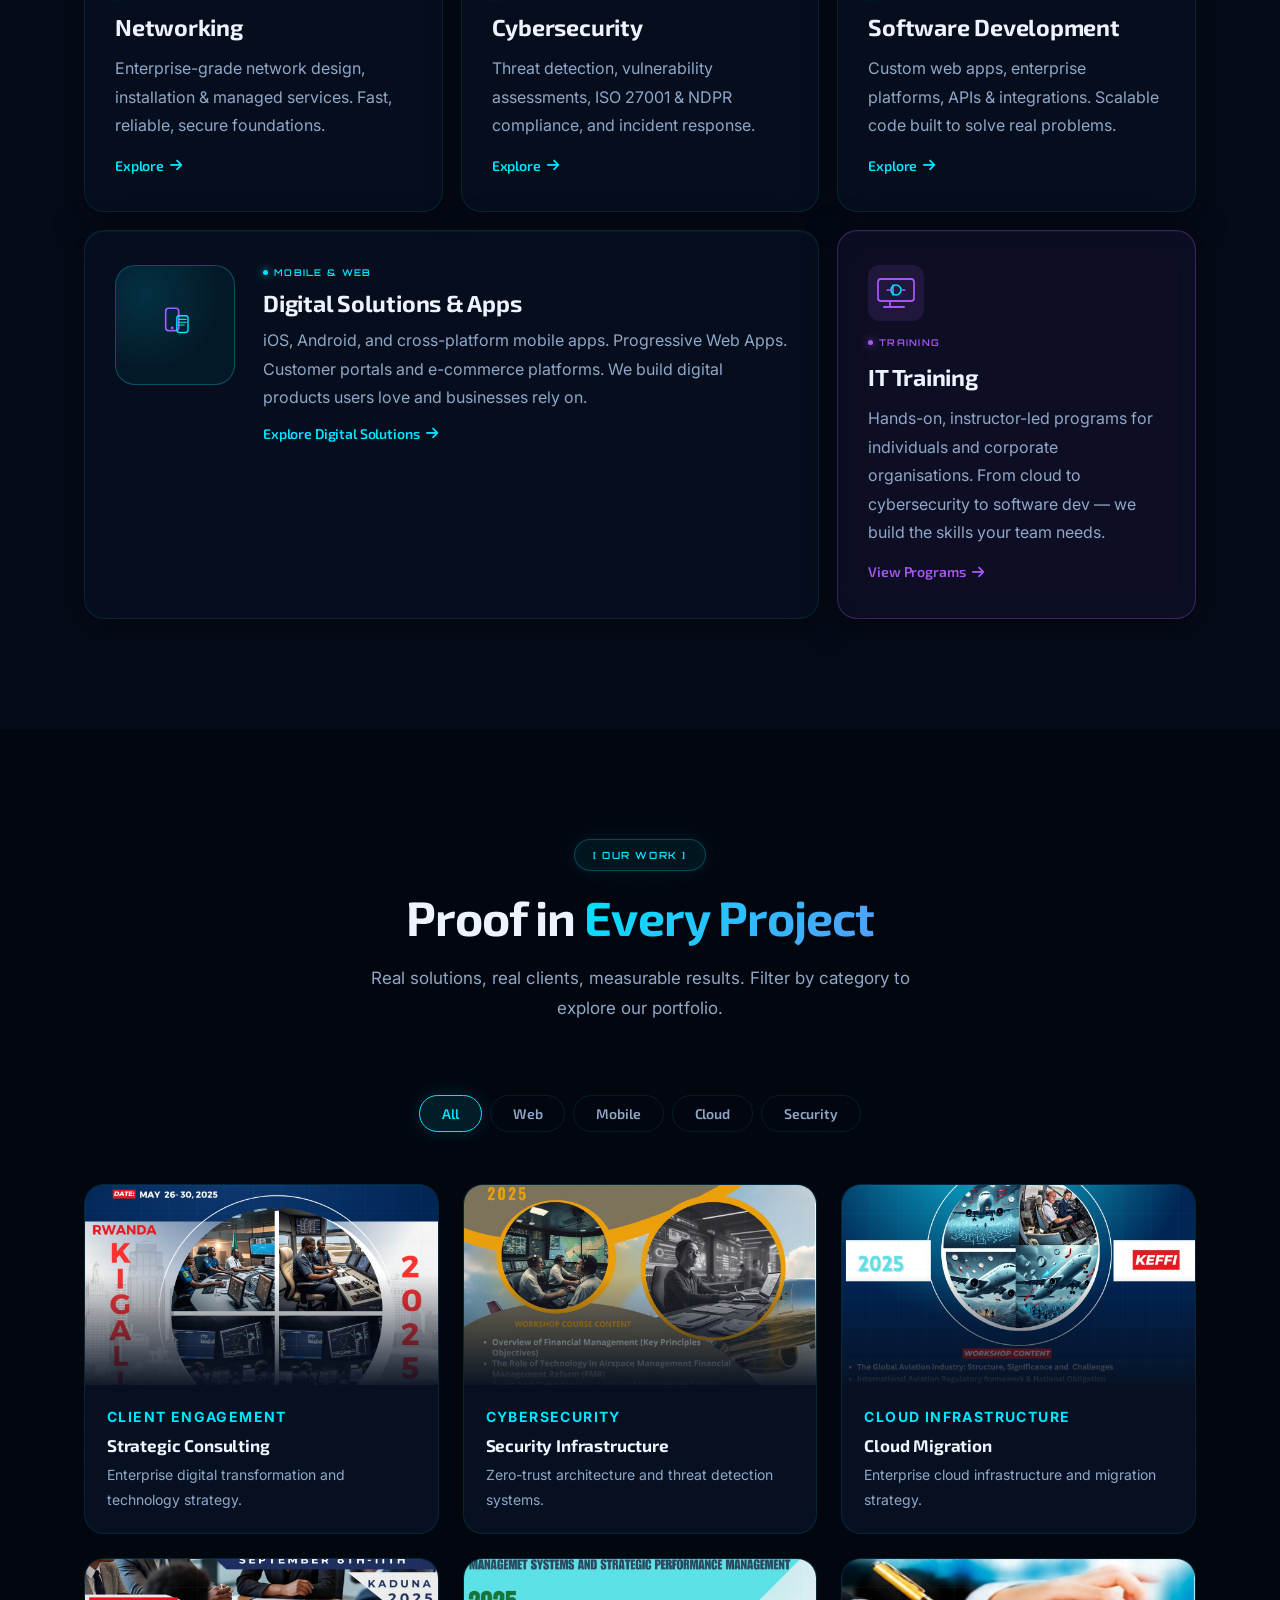
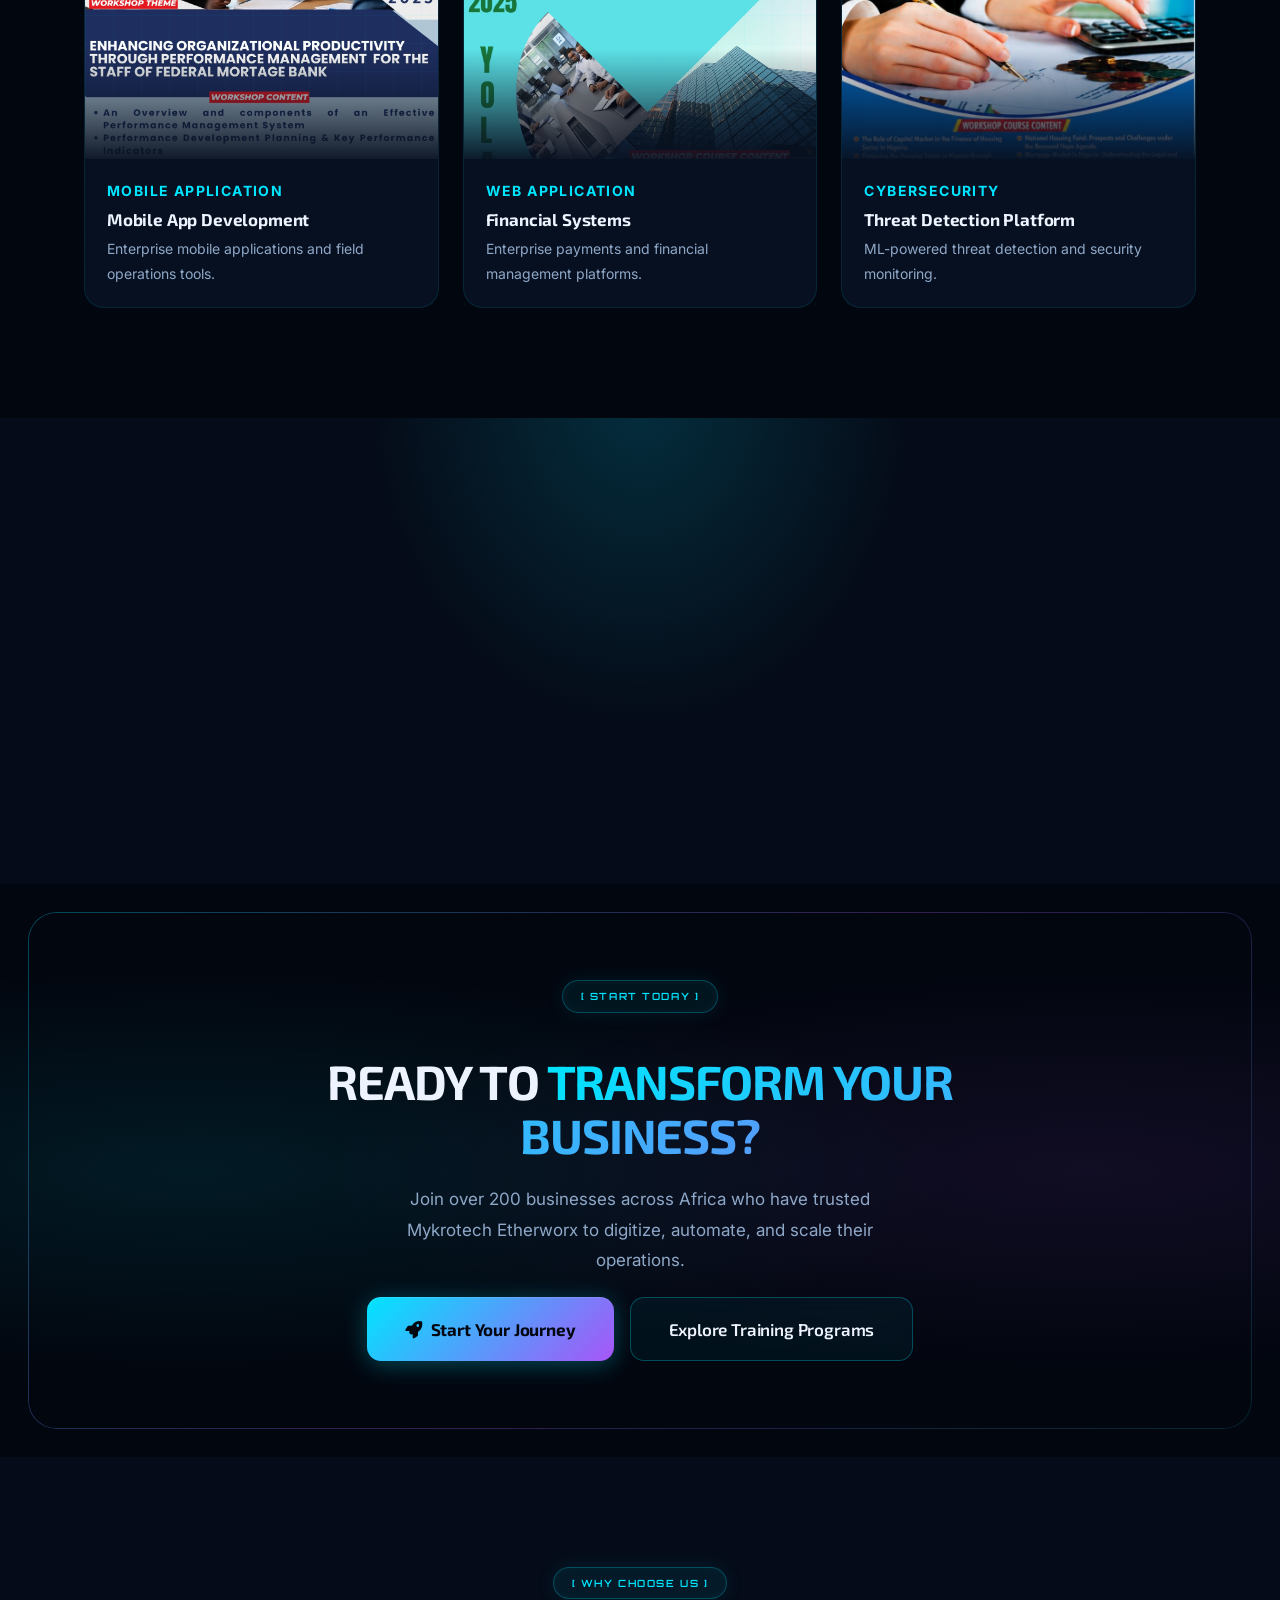
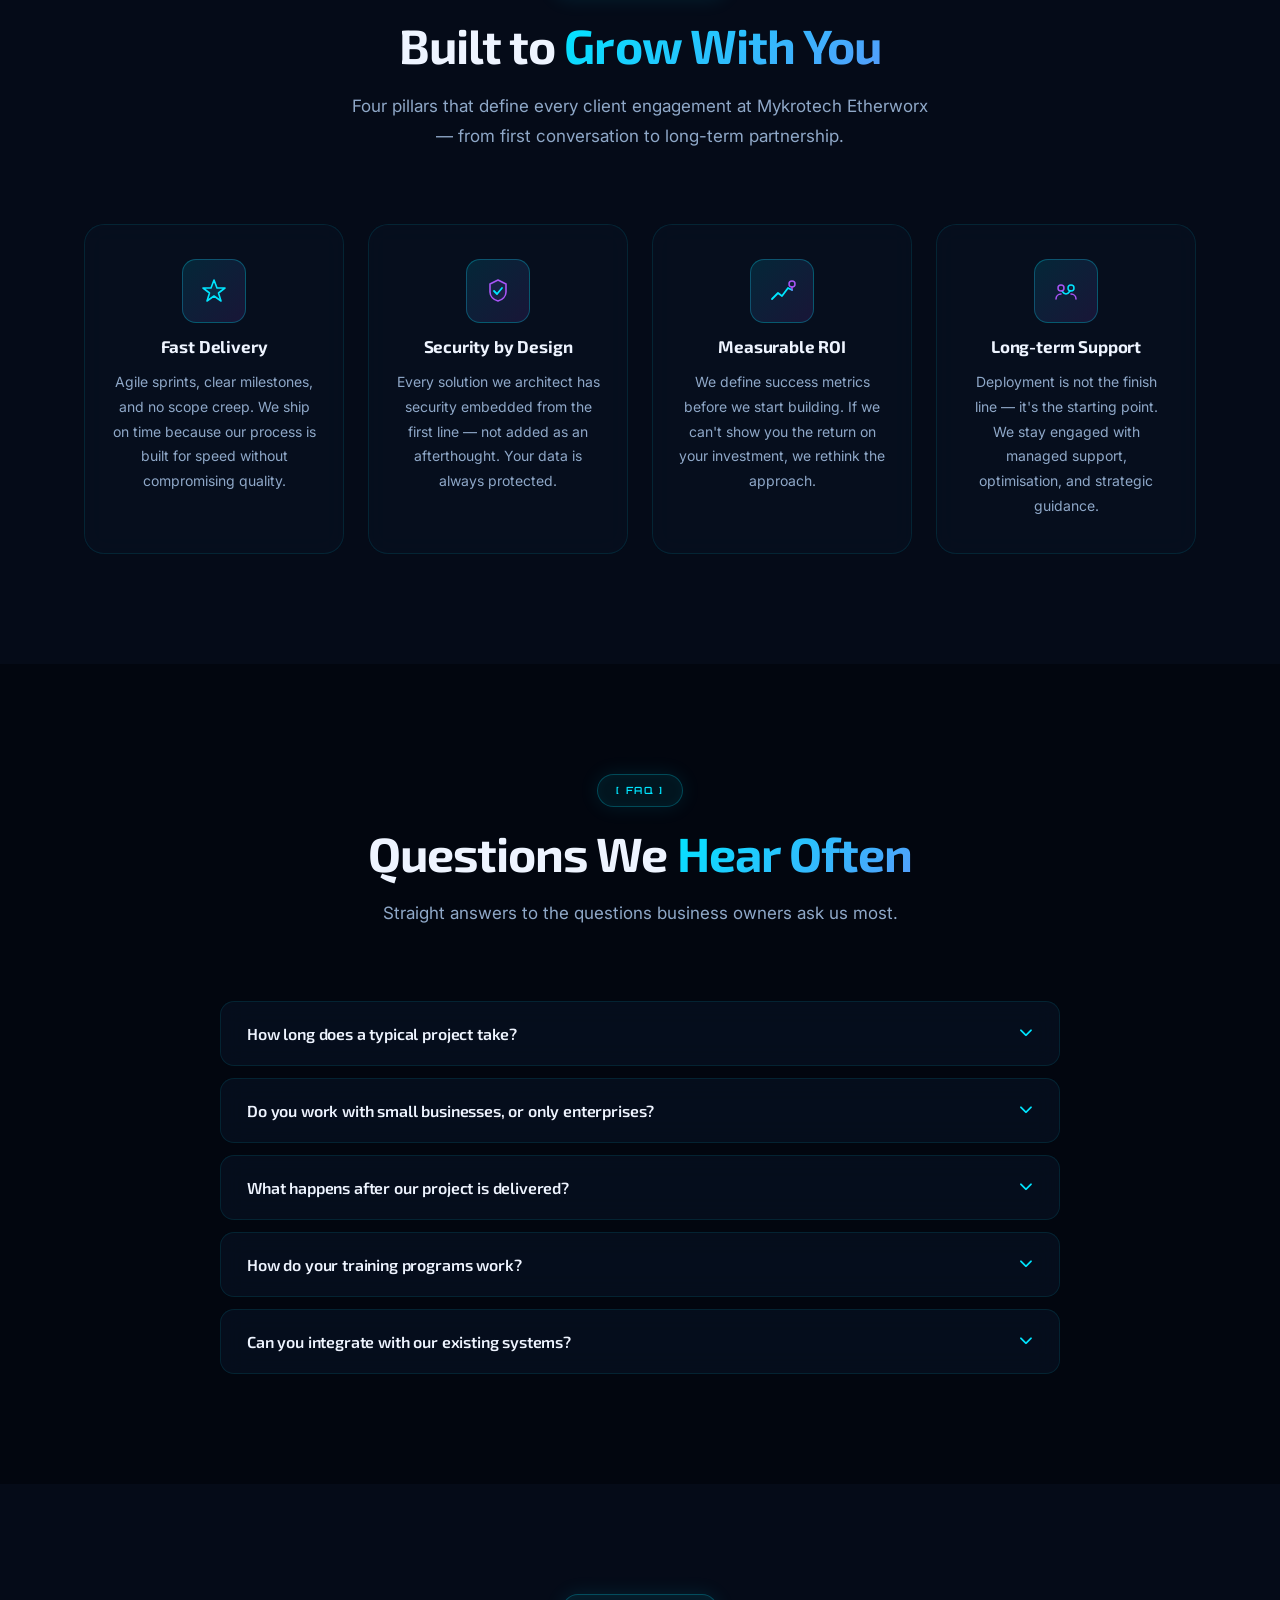
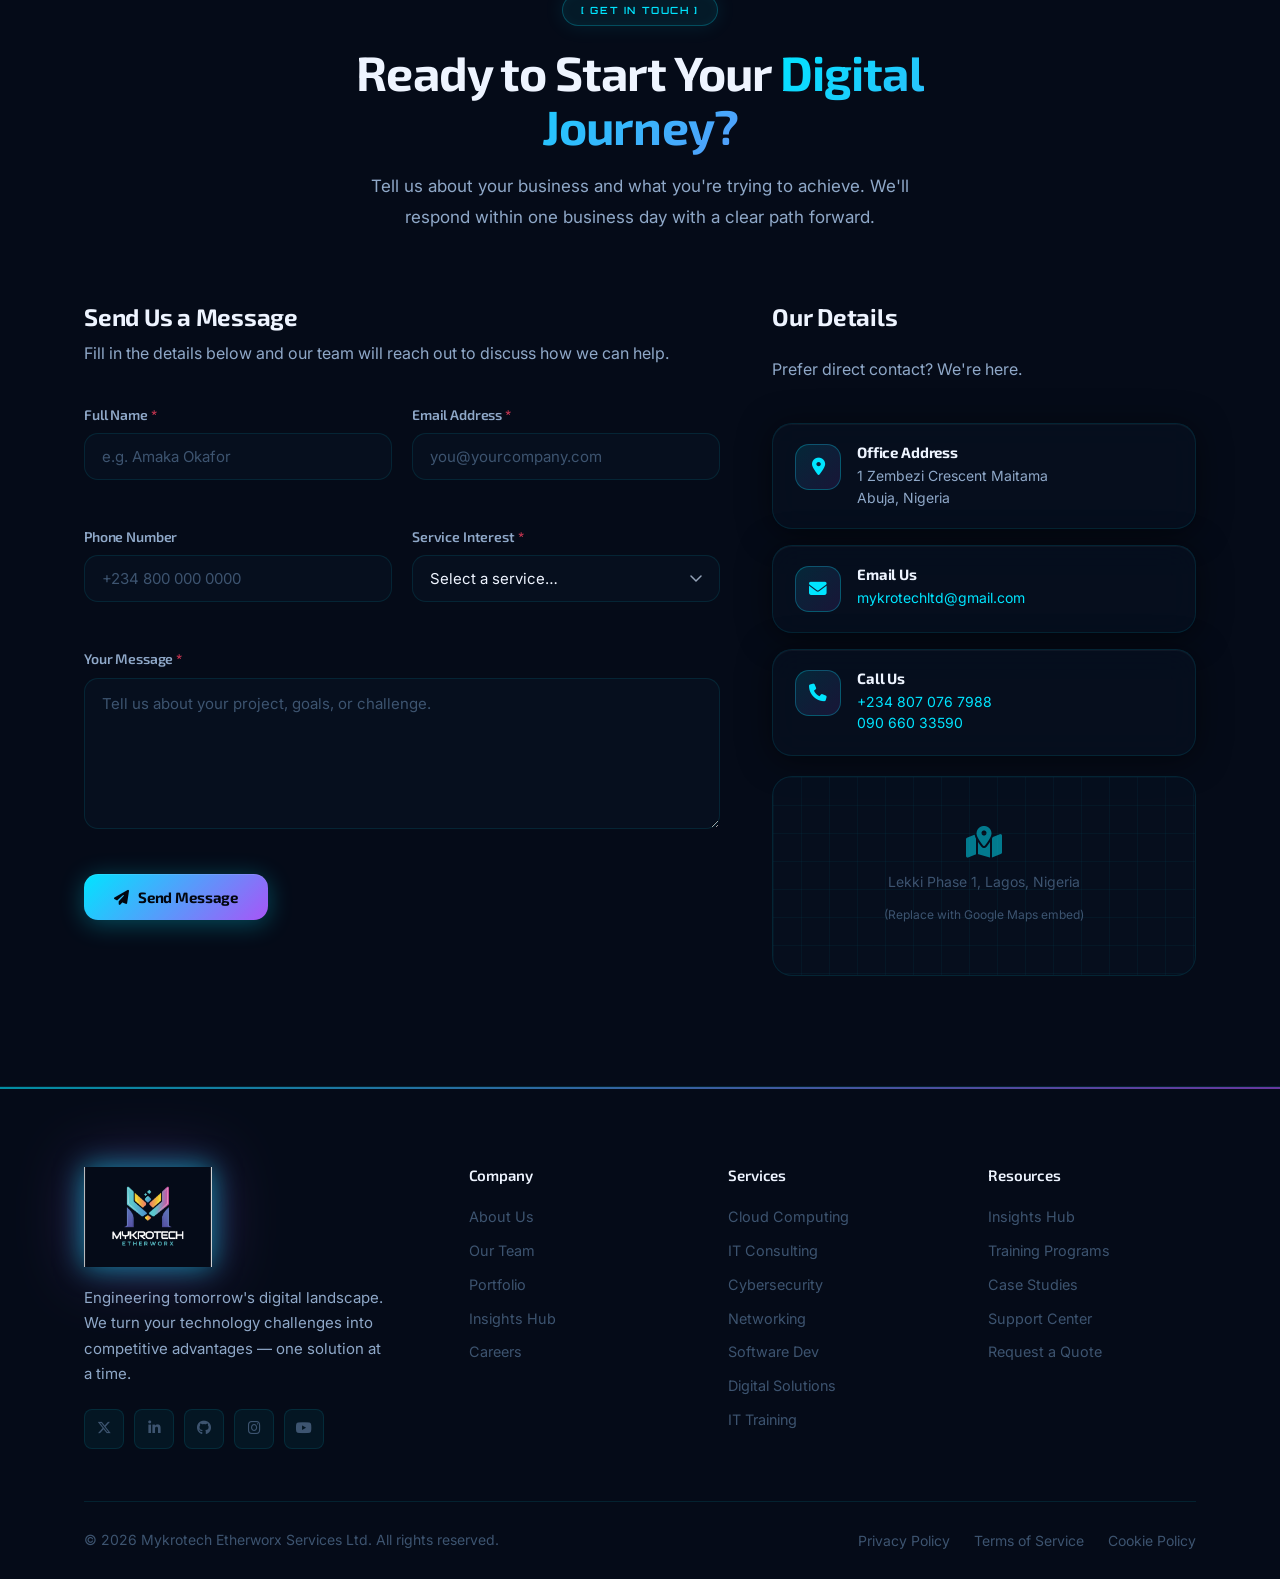
==== commit 5f9224a9: "UI Revamp v3 — Bento grid, Orbitron/Exo 2 fonts, SVG icons, scan line - Typography: Orbitron (displa" ====
--- a/index.html
+++ b/index.html
@@ -20,7 +20,7 @@
 
   <link rel="preconnect" href="https://fonts.googleapis.com" />
   <link rel="preconnect" href="https://fonts.gstatic.com" crossorigin />
-  <link href="https://fonts.googleapis.com/css2?family=Space+Grotesk:wght@400;500;600;700&family=Inter:wght@400;500;600&display=swap" rel="stylesheet" />
+  <link href="https://fonts.googleapis.com/css2?family=Orbitron:wght@400;500;600;700;800;900&family=Exo+2:wght@300;400;500;600;700;800&family=Inter:wght@400;500;600&display=swap" rel="stylesheet" />
   <link rel="stylesheet" href="https://cdnjs.cloudflare.com/ajax/libs/font-awesome/6.5.0/css/all.min.css" crossorigin="anonymous" referrerpolicy="no-referrer" />
   <link rel="stylesheet" href="css/styles.css" />
 </head>
@@ -79,9 +79,11 @@
          1. HERO
          ═══════════════════════════════════════════════════════ -->
     <section id="home" aria-labelledby="hero-heading">
-      <div class="hero-glow"      aria-hidden="true"></div>
-      <div class="hero-orb-left"  aria-hidden="true"></div>
-      <div class="hero-orb-right" aria-hidden="true"></div>
+      <div class="hero-grid-overlay" aria-hidden="true"></div>
+      <div class="hero-scan-line"    aria-hidden="true"></div>
+      <div class="hero-glow"         aria-hidden="true"></div>
+      <div class="hero-orb-left"     aria-hidden="true"></div>
+      <div class="hero-orb-right"    aria-hidden="true"></div>
 
       <!-- Decorative circuit SVG -->
       <svg class="hero-circuit" aria-hidden="true" viewBox="0 0 480 480" fill="none">
@@ -256,7 +258,9 @@
           <!-- Article 1 — Banking & Finance -->
           <article class="insight-card" role="listitem" data-reveal data-delay="1">
             <div class="insight-thumb">
-              <div class="insight-thumb-inner ithumb-1" aria-hidden="true">🏦</div>
+              <div class="insight-thumb-inner ithumb-1" aria-hidden="true">
+                <svg class="ithumb-icon" viewBox="0 0 48 48" fill="none" width="48" height="48"><rect x="6" y="18" width="36" height="22" rx="3" stroke="#00e5ff" stroke-width="1.6"/><path d="M12 18V14C12 10.7 17 8 24 8C31 8 36 10.7 36 14V18" stroke="#00e5ff" stroke-width="1.6" stroke-linecap="round"/><rect x="20" y="26" width="8" height="8" rx="1" stroke="#a855f7" stroke-width="1.4"/></svg>
+              </div>
             </div>
             <div class="insight-body">
               <div class="insight-meta">
@@ -272,7 +276,9 @@
           <!-- Article 2 — Digital Ecosystems -->
           <article class="insight-card" role="listitem" data-reveal data-delay="2">
             <div class="insight-thumb">
-              <div class="insight-thumb-inner ithumb-2" aria-hidden="true">🔗</div>
+              <div class="insight-thumb-inner ithumb-2" aria-hidden="true">
+                <svg class="ithumb-icon" viewBox="0 0 48 48" fill="none" width="48" height="48"><circle cx="12" cy="24" r="5" stroke="#a855f7" stroke-width="1.6"/><circle cx="36" cy="24" r="5" stroke="#a855f7" stroke-width="1.6"/><circle cx="24" cy="10" r="5" stroke="#00e5ff" stroke-width="1.6"/><circle cx="24" cy="38" r="5" stroke="#00e5ff" stroke-width="1.6"/><line x1="17" y1="24" x2="31" y2="24" stroke="#00e5ff" stroke-width="1.2" stroke-dasharray="3 2"/><line x1="24" y1="15" x2="24" y2="33" stroke="#a855f7" stroke-width="1.2" stroke-dasharray="3 2"/></svg>
+              </div>
             </div>
             <div class="insight-body">
               <div class="insight-meta">
@@ -288,7 +294,9 @@
           <!-- Article 3 — Innovation -->
           <article class="insight-card" role="listitem" data-reveal data-delay="3">
             <div class="insight-thumb">
-              <div class="insight-thumb-inner ithumb-3" aria-hidden="true">🤖</div>
+              <div class="insight-thumb-inner ithumb-3" aria-hidden="true">
+                <svg class="ithumb-icon" viewBox="0 0 48 48" fill="none" width="48" height="48"><rect x="14" y="12" width="20" height="22" rx="5" stroke="#00e5ff" stroke-width="1.6"/><circle cx="19" cy="22" r="2" fill="#a855f7"/><circle cx="29" cy="22" r="2" fill="#a855f7"/><path d="M19 28C19 28 21 31 24 31C27 31 29 28 29 28" stroke="#00e5ff" stroke-width="1.4" stroke-linecap="round"/><line x1="24" y1="12" x2="24" y2="8" stroke="#00e5ff" stroke-width="1.4" stroke-linecap="round"/><line x1="10" y1="22" x2="14" y2="22" stroke="#a855f7" stroke-width="1.4" stroke-linecap="round"/><line x1="34" y1="22" x2="38" y2="22" stroke="#a855f7" stroke-width="1.4" stroke-linecap="round"/></svg>
+              </div>
             </div>
             <div class="insight-body">
               <div class="insight-meta">
@@ -304,7 +312,9 @@
           <!-- Article 4 — Data & AI -->
           <article class="insight-card" role="listitem" data-reveal data-delay="1">
             <div class="insight-thumb">
-              <div class="insight-thumb-inner ithumb-4" aria-hidden="true">📊</div>
+              <div class="insight-thumb-inner ithumb-4" aria-hidden="true">
+                <svg class="ithumb-icon" viewBox="0 0 48 48" fill="none" width="48" height="48"><rect x="6" y="30" width="8" height="12" rx="2" fill="rgba(0,229,255,0.3)" stroke="#00e5ff" stroke-width="1.4"/><rect x="20" y="20" width="8" height="22" rx="2" fill="rgba(168,85,247,0.3)" stroke="#a855f7" stroke-width="1.4"/><rect x="34" y="10" width="8" height="32" rx="2" fill="rgba(0,229,255,0.2)" stroke="#00e5ff" stroke-width="1.4"/><path d="M8 28L22 18L36 8" stroke="#a855f7" stroke-width="1.4" stroke-linecap="round" stroke-dasharray="3 2"/></svg>
+              </div>
             </div>
             <div class="insight-body">
               <div class="insight-meta">
@@ -320,7 +330,9 @@
           <!-- Article 5 — Healthcare -->
           <article class="insight-card" role="listitem" data-reveal data-delay="2">
             <div class="insight-thumb">
-              <div class="insight-thumb-inner ithumb-5" aria-hidden="true">🏥</div>
+              <div class="insight-thumb-inner ithumb-5" aria-hidden="true">
+                <svg class="ithumb-icon" viewBox="0 0 48 48" fill="none" width="48" height="48"><rect x="8" y="14" width="32" height="28" rx="3" stroke="#00e5ff" stroke-width="1.6"/><rect x="18" y="8" width="12" height="8" rx="2" stroke="#a855f7" stroke-width="1.4"/><line x1="24" y1="22" x2="24" y2="32" stroke="#a855f7" stroke-width="2" stroke-linecap="round"/><line x1="19" y1="27" x2="29" y2="27" stroke="#a855f7" stroke-width="2" stroke-linecap="round"/></svg>
+              </div>
             </div>
             <div class="insight-body">
               <div class="insight-meta">
@@ -336,7 +348,9 @@
           <!-- Article 6 — Governance -->
           <article class="insight-card" role="listitem" data-reveal data-delay="3">
             <div class="insight-thumb">
-              <div class="insight-thumb-inner ithumb-6" aria-hidden="true">🛡️</div>
+              <div class="insight-thumb-inner ithumb-6" aria-hidden="true">
+                <svg class="ithumb-icon" viewBox="0 0 48 48" fill="none" width="48" height="48"><path d="M24 6L38 12V22C38 30.8 32 38.4 24 41C16 38.4 10 30.8 10 22V12L24 6Z" stroke="#a855f7" stroke-width="1.6" stroke-linejoin="round" fill="rgba(168,85,247,0.08)"/><path d="M18 23L22 27L30 19" stroke="#00e5ff" stroke-width="2" stroke-linecap="round" stroke-linejoin="round"/></svg>
+              </div>
             </div>
             <div class="insight-body">
               <div class="insight-meta">
@@ -451,21 +465,41 @@
 
           <div class="method-card glass-card" role="listitem" data-reveal data-delay="1">
             <span class="method-number" aria-hidden="true">01</span>
-            <div class="method-icon" aria-hidden="true">🔍</div>
+            <div class="method-icon" aria-hidden="true">
+              <svg viewBox="0 0 28 28" fill="none" width="28" height="28" aria-hidden="true">
+                <circle cx="12" cy="12" r="7" stroke="#00e5ff" stroke-width="1.8"/>
+                <line x1="17.5" y1="17.5" x2="24" y2="24" stroke="#00e5ff" stroke-width="2" stroke-linecap="round"/>
+                <line x1="9" y1="12" x2="15" y2="12" stroke="#a855f7" stroke-width="1.4" stroke-linecap="round"/>
+                <line x1="12" y1="9" x2="12" y2="15" stroke="#a855f7" stroke-width="1.4" stroke-linecap="round"/>
+              </svg>
+            </div>
             <h3>Discover</h3>
             <p>We begin with a deep-dive into your business — processes, pain points, goals, and existing technology landscape. No assumptions. No pre-packaged solutions. Just honest discovery and strategic listening.</p>
           </div>
 
           <div class="method-card glass-card" role="listitem" data-reveal data-delay="2">
             <span class="method-number" aria-hidden="true">02</span>
-            <div class="method-icon" aria-hidden="true">✏️</div>
+            <div class="method-icon" aria-hidden="true">
+              <svg viewBox="0 0 28 28" fill="none" width="28" height="28" aria-hidden="true">
+                <rect x="4" y="4" width="20" height="20" rx="3" stroke="#a855f7" stroke-width="1.8"/>
+                <line x1="8" y1="9" x2="20" y2="9" stroke="#00e5ff" stroke-width="1.4" stroke-linecap="round"/>
+                <line x1="8" y1="14" x2="16" y2="14" stroke="#00e5ff" stroke-width="1.4" stroke-linecap="round"/>
+                <line x1="8" y1="19" x2="18" y2="19" stroke="#a855f7" stroke-width="1.4" stroke-linecap="round"/>
+                <circle cx="21" cy="20" r="1.5" fill="#a855f7"/>
+              </svg>
+            </div>
             <h3>Design</h3>
             <p>Our architects and designers translate discovery findings into a tailored solution blueprint — with clear deliverables, technology choices, timelines, and a measurable success framework agreed upfront.</p>
           </div>
 
           <div class="method-card glass-card" role="listitem" data-reveal data-delay="3">
             <span class="method-number" aria-hidden="true">03</span>
-            <div class="method-icon" aria-hidden="true">🚀</div>
+            <div class="method-icon" aria-hidden="true">
+              <svg viewBox="0 0 28 28" fill="none" width="28" height="28" aria-hidden="true">
+                <path d="M14 4l2.5 5.5L22 10l-4 4 1 6-5-3-5 3 1-6-4-4 5.5-.5L14 4z" stroke="#00e5ff" stroke-width="1.6" stroke-linejoin="round"/>
+                <circle cx="14" cy="11" r="2" fill="#a855f7" opacity="0.6"/>
+              </svg>
+            </div>
             <h3>Deploy</h3>
             <p>We build, test, and deploy with agile precision — then provide comprehensive training, documentation, and ongoing managed support to ensure your investment delivers long-term value.</p>
           </div>
@@ -485,99 +519,121 @@
           <p>End-to-end technology services that cover every layer of your digital infrastructure — from the network up to the user interface.</p>
         </div>
 
-        <div class="services-grid" role="list">
-
-          <div class="glass-card service-card" role="listitem" data-reveal data-delay="1">
+        <!-- BENTO GRID SERVICES — Apple-style asymmetric layout -->
+        <div class="services-bento" role="list">
+
+          <!-- Row 1: Cloud (wide ×2) + IT Consulting -->
+          <article class="bento-card bento-wide" role="listitem" data-reveal data-delay="1">
+            <div class="bento-wide-inner">
+              <div class="bento-wide-visual" aria-hidden="true">
+                <svg viewBox="0 0 56 56" fill="none" width="52" height="52">
+                  <path d="M38 34a6 6 0 0 0 0-12 5.9 5.9 0 0 0-.65.04A9 9 0 0 0 20 26a6 6 0 0 0 0 12h18z" stroke="#00e5ff" stroke-width="1.8" stroke-linecap="round" stroke-linejoin="round"/>
+                  <path d="M28 36v6m-4-3h8" stroke="#a855f7" stroke-width="1.8" stroke-linecap="round"/>
+                  <path d="M14 20c0-4 3-7 7-7" stroke="#00e5ff" stroke-width="1.2" stroke-linecap="round" opacity="0.4"/>
+                </svg>
+              </div>
+              <div class="bento-wide-text">
+                <span class="service-tag">Cloud Infrastructure</span>
+                <h3>Cloud Computing</h3>
+                <p>Scalable, resilient cloud infrastructure. Migration, architecture design, multi-cloud management, and FinOps optimisation — so you scale on AWS, Azure &amp; GCP without surprises.</p>
+                <a href="#contact" class="service-link">Explore Cloud Services <i class="fa-solid fa-arrow-right" aria-hidden="true"></i></a>
+              </div>
+            </div>
+          </article>
+
+          <article class="bento-card" role="listitem" data-reveal data-delay="2">
             <svg class="service-icon" aria-hidden="true" viewBox="0 0 56 56" fill="none">
-              <rect width="56" height="56" rx="12" fill="rgba(0,212,255,0.08)"/>
-              <path d="M38 34a6 6 0 0 0 0-12 5.9 5.9 0 0 0-.65.04A9 9 0 0 0 20 26a6 6 0 0 0 0 12h18z" stroke="#00d4ff" stroke-width="1.8" stroke-linecap="round" stroke-linejoin="round"/>
-              <path d="M28 36v6m-4-3h8" stroke="#8b5cf6" stroke-width="1.8" stroke-linecap="round"/>
+              <rect width="56" height="56" rx="12" fill="rgba(168,85,247,0.08)"/>
+              <circle cx="28" cy="22" r="8" stroke="#a855f7" stroke-width="1.8"/>
+              <path d="M28 30v4m-8 4a8 8 0 0 1 16 0" stroke="#00e5ff" stroke-width="1.8" stroke-linecap="round"/>
             </svg>
-            <h3>Cloud Computing</h3>
-            <p>Scalable, resilient cloud infrastructure. Migration, architecture design, multi-cloud management, and FinOps optimisation — so you scale without surprises.</p>
+            <span class="service-tag">Strategy</span>
+            <h3>IT Consulting</h3>
+            <p>Technology advice aligned with your business goals. Digital roadmaps, tech audits, vendor selection, and transformation planning.</p>
             <a href="#contact" class="service-link">Explore <i class="fa-solid fa-arrow-right" aria-hidden="true"></i></a>
-          </div>
-
-          <div class="glass-card service-card" role="listitem" data-reveal data-delay="2">
+          </article>
+
+          <!-- Row 2: Networking + Cybersecurity + Software Dev -->
+          <article class="bento-card" role="listitem" data-reveal data-delay="1">
             <svg class="service-icon" aria-hidden="true" viewBox="0 0 56 56" fill="none">
-              <rect width="56" height="56" rx="12" fill="rgba(139,92,246,0.08)"/>
-              <circle cx="28" cy="22" r="8" stroke="#8b5cf6" stroke-width="1.8"/>
-              <path d="M28 30v4m-8 4a8 8 0 0 1 16 0" stroke="#00d4ff" stroke-width="1.8" stroke-linecap="round"/>
+              <rect width="56" height="56" rx="12" fill="rgba(0,229,255,0.08)"/>
+              <circle cx="28" cy="28" r="4" fill="#00e5ff"/>
+              <circle cx="14" cy="20" r="3" stroke="#00e5ff" stroke-width="1.5"/>
+              <circle cx="42" cy="20" r="3" stroke="#00e5ff" stroke-width="1.5"/>
+              <circle cx="14" cy="38" r="3" stroke="#a855f7" stroke-width="1.5"/>
+              <circle cx="42" cy="38" r="3" stroke="#a855f7" stroke-width="1.5"/>
+              <line x1="17" y1="21" x2="25" y2="26" stroke="#00e5ff" stroke-width="1.2"/>
+              <line x1="39" y1="21" x2="31" y2="26" stroke="#00e5ff" stroke-width="1.2"/>
+              <line x1="17" y1="37" x2="25" y2="30" stroke="#a855f7" stroke-width="1.2"/>
+              <line x1="39" y1="37" x2="31" y2="30" stroke="#a855f7" stroke-width="1.2"/>
             </svg>
-            <h3>IT Consulting</h3>
-            <p>Strategic technology advice that aligns your IT investments with business objectives. Digital roadmaps, tech audits, vendor selection, and transformation planning.</p>
+            <span class="service-tag">Connectivity</span>
+            <h3>Networking</h3>
+            <p>Enterprise-grade network design, installation &amp; managed services. Fast, reliable, secure foundations.</p>
             <a href="#contact" class="service-link">Explore <i class="fa-solid fa-arrow-right" aria-hidden="true"></i></a>
-          </div>
-
-          <div class="glass-card service-card" role="listitem" data-reveal data-delay="3">
+          </article>
+
+          <article class="bento-card" role="listitem" data-reveal data-delay="2">
             <svg class="service-icon" aria-hidden="true" viewBox="0 0 56 56" fill="none">
-              <rect width="56" height="56" rx="12" fill="rgba(0,212,255,0.08)"/>
-              <circle cx="28" cy="28" r="4" fill="#00d4ff"/>
-              <circle cx="14" cy="20" r="3" stroke="#00d4ff" stroke-width="1.5"/>
-              <circle cx="42" cy="20" r="3" stroke="#00d4ff" stroke-width="1.5"/>
-              <circle cx="14" cy="38" r="3" stroke="#8b5cf6" stroke-width="1.5"/>
-              <circle cx="42" cy="38" r="3" stroke="#8b5cf6" stroke-width="1.5"/>
-              <line x1="17" y1="21" x2="25" y2="26" stroke="#00d4ff" stroke-width="1.2"/>
-              <line x1="39" y1="21" x2="31" y2="26" stroke="#00d4ff" stroke-width="1.2"/>
-              <line x1="17" y1="37" x2="25" y2="30" stroke="#8b5cf6" stroke-width="1.2"/>
-              <line x1="39" y1="37" x2="31" y2="30" stroke="#8b5cf6" stroke-width="1.2"/>
+              <rect width="56" height="56" rx="12" fill="rgba(168,85,247,0.08)"/>
+              <path d="M28 12l14 6v10c0 8-6 14-14 16-8-2-14-8-14-16V18l14-6z" stroke="#a855f7" stroke-width="1.8" stroke-linejoin="round"/>
+              <path d="M22 28l4 4 8-8" stroke="#00e5ff" stroke-width="2" stroke-linecap="round" stroke-linejoin="round"/>
             </svg>
-            <h3>Networking</h3>
-            <p>Enterprise-grade network design, installation, and managed services. We build fast, reliable, and secure foundations that keep your operations running without interruption.</p>
+            <span class="service-tag">Protection</span>
+            <h3>Cybersecurity</h3>
+            <p>Threat detection, vulnerability assessments, ISO 27001 &amp; NDPR compliance, and incident response.</p>
             <a href="#contact" class="service-link">Explore <i class="fa-solid fa-arrow-right" aria-hidden="true"></i></a>
-          </div>
-
-          <div class="glass-card service-card" role="listitem" data-reveal data-delay="4">
+          </article>
+
+          <article class="bento-card" role="listitem" data-reveal data-delay="3">
             <svg class="service-icon" aria-hidden="true" viewBox="0 0 56 56" fill="none">
-              <rect width="56" height="56" rx="12" fill="rgba(139,92,246,0.08)"/>
-              <path d="M28 12l14 6v10c0 8-6 14-14 16-8-2-14-8-14-16V18l14-6z" stroke="#8b5cf6" stroke-width="1.8" stroke-linejoin="round"/>
-              <path d="M22 28l4 4 8-8" stroke="#00d4ff" stroke-width="2" stroke-linecap="round" stroke-linejoin="round"/>
+              <rect width="56" height="56" rx="12" fill="rgba(0,229,255,0.08)"/>
+              <rect x="12" y="16" width="32" height="24" rx="4" stroke="#00e5ff" stroke-width="1.8"/>
+              <path d="M22 26l-4 2 4 2m12-4l4 2-4 2" stroke="#a855f7" stroke-width="1.8" stroke-linecap="round" stroke-linejoin="round"/>
+              <path d="M27 24l-2 8" stroke="#00e5ff" stroke-width="1.8" stroke-linecap="round"/>
             </svg>
-            <h3>Cybersecurity</h3>
-            <p>Threat detection, vulnerability assessments, compliance frameworks (ISO 27001, NDPR), and incident response — protecting your data, systems, and business reputation.</p>
+            <span class="service-tag">Development</span>
+            <h3>Software Development</h3>
+            <p>Custom web apps, enterprise platforms, APIs &amp; integrations. Scalable code built to solve real problems.</p>
             <a href="#contact" class="service-link">Explore <i class="fa-solid fa-arrow-right" aria-hidden="true"></i></a>
-          </div>
-
-          <div class="glass-card service-card" role="listitem" data-reveal data-delay="5">
+          </article>
+
+          <!-- Row 3: Digital Solutions (wide ×2) + IT Training (featured) -->
+          <article class="bento-card bento-wide" role="listitem" data-reveal data-delay="1">
+            <div class="bento-wide-inner">
+              <div class="bento-wide-visual" aria-hidden="true">
+                <svg viewBox="0 0 56 56" fill="none" width="52" height="52">
+                  <rect x="18" y="10" width="14" height="24" rx="3" stroke="#a855f7" stroke-width="1.8"/>
+                  <circle cx="25" cy="31" r="1.5" fill="#a855f7"/>
+                  <rect x="30" y="18" width="12" height="18" rx="2.5" stroke="#00e5ff" stroke-width="1.5"/>
+                  <line x1="32" y1="22" x2="40" y2="22" stroke="#00e5ff" stroke-width="1.2" stroke-linecap="round"/>
+                  <line x1="32" y1="25" x2="40" y2="25" stroke="#00e5ff" stroke-width="1.2" stroke-linecap="round"/>
+                  <line x1="32" y1="28" x2="38" y2="28" stroke="#00e5ff" stroke-width="1.2" stroke-linecap="round"/>
+                </svg>
+              </div>
+              <div class="bento-wide-text">
+                <span class="service-tag">Mobile &amp; Web</span>
+                <h3>Digital Solutions &amp; Apps</h3>
+                <p>iOS, Android, and cross-platform mobile apps. Progressive Web Apps. Customer portals and e-commerce platforms. We build digital products users love and businesses rely on.</p>
+                <a href="#contact" class="service-link">Explore Digital Solutions <i class="fa-solid fa-arrow-right" aria-hidden="true"></i></a>
+              </div>
+            </div>
+          </article>
+
+          <article class="bento-card bento-featured" role="listitem" data-reveal data-delay="2">
             <svg class="service-icon" aria-hidden="true" viewBox="0 0 56 56" fill="none">
-              <rect width="56" height="56" rx="12" fill="rgba(0,212,255,0.08)"/>
-              <rect x="12" y="16" width="32" height="24" rx="4" stroke="#00d4ff" stroke-width="1.8"/>
-              <path d="M22 26l-4 2 4 2m12-4l4 2-4 2" stroke="#8b5cf6" stroke-width="1.8" stroke-linecap="round" stroke-linejoin="round"/>
-              <path d="M27 24l-2 8" stroke="#00d4ff" stroke-width="1.8" stroke-linecap="round"/>
+              <rect width="56" height="56" rx="12" fill="rgba(168,85,247,0.12)"/>
+              <rect x="10" y="14" width="36" height="22" rx="3" stroke="#a855f7" stroke-width="1.8"/>
+              <path d="M22 36v6m-6 0h20" stroke="#a855f7" stroke-width="1.8" stroke-linecap="round"/>
+              <circle cx="28" cy="25" r="5" stroke="#00e5ff" stroke-width="1.6"/>
+              <path d="M19 25h4m10 0h4" stroke="#a855f7" stroke-width="1.4" stroke-linecap="round"/>
+              <path d="M25 20v10" stroke="#00e5ff" stroke-width="1.4" stroke-linecap="round"/>
             </svg>
-            <h3>Software Development</h3>
-            <p>Custom web applications, enterprise platforms, APIs, and integrations built to spec. Clean, scalable code that solves real business problems and grows with you.</p>
-            <a href="#contact" class="service-link">Explore <i class="fa-solid fa-arrow-right" aria-hidden="true"></i></a>
-          </div>
-
-          <div class="glass-card service-card" role="listitem" data-reveal data-delay="6">
-            <svg class="service-icon" aria-hidden="true" viewBox="0 0 56 56" fill="none">
-              <rect width="56" height="56" rx="12" fill="rgba(139,92,246,0.08)"/>
-              <rect x="18" y="10" width="14" height="24" rx="3" stroke="#8b5cf6" stroke-width="1.8"/>
-              <circle cx="25" cy="31" r="1.5" fill="#8b5cf6"/>
-              <rect x="30" y="18" width="12" height="18" rx="2.5" stroke="#00d4ff" stroke-width="1.5"/>
-              <line x1="32" y1="22" x2="40" y2="22" stroke="#00d4ff" stroke-width="1.2" stroke-linecap="round"/>
-              <line x1="32" y1="25" x2="40" y2="25" stroke="#00d4ff" stroke-width="1.2" stroke-linecap="round"/>
-            </svg>
-            <h3>Digital Solutions &amp; Apps</h3>
-            <p>iOS, Android, and cross-platform mobile apps. Progressive Web Apps. Customer portals. E-commerce platforms. We build digital products users love and businesses rely on.</p>
-            <a href="#contact" class="service-link">Explore <i class="fa-solid fa-arrow-right" aria-hidden="true"></i></a>
-          </div>
-
-          <!-- IT Training -->
-          <div class="glass-card service-card" role="listitem" data-reveal data-delay="1">
-            <svg class="service-icon" aria-hidden="true" viewBox="0 0 56 56" fill="none">
-              <rect width="56" height="56" rx="12" fill="rgba(0,212,255,0.08)"/>
-              <rect x="10" y="14" width="36" height="22" rx="3" stroke="#00d4ff" stroke-width="1.8"/>
-              <path d="M22 36v6m-6 0h20" stroke="#00d4ff" stroke-width="1.8" stroke-linecap="round"/>
-              <circle cx="28" cy="25" r="5" stroke="#8b5cf6" stroke-width="1.6"/>
-              <path d="M19 25h4m10 0h4" stroke="#00d4ff" stroke-width="1.4" stroke-linecap="round"/>
-              <path d="M25 20v10" stroke="#8b5cf6" stroke-width="1.4" stroke-linecap="round"/>
-            </svg>
+            <span class="service-tag">Training</span>
             <h3>IT Training</h3>
-            <p>Hands-on, instructor-led technology training for individuals and corporate organisations. From cloud and cybersecurity to software development — we build the skills your team needs to compete in today's digital economy.</p>
+            <p>Hands-on, instructor-led programs for individuals and corporate organisations. From cloud to cybersecurity to software dev — we build the skills your team needs.</p>
             <a href="learning.html" class="service-link">View Programs <i class="fa-solid fa-arrow-right" aria-hidden="true"></i></a>
-          </div>
+          </article>
 
         </div>
       </div>
@@ -752,22 +808,44 @@
 
         <div class="why-grid" role="list">
           <div class="why-card" role="listitem" data-reveal data-delay="1">
-            <div class="why-icon" aria-hidden="true">⚡</div>
+            <div class="why-icon" aria-hidden="true">
+              <svg viewBox="0 0 28 28" fill="none" width="28" height="28">
+                <path d="M14 3L17 11H25L18.5 16L21 24L14 19L7 24L9.5 16L3 11H11L14 3Z" stroke="#00e5ff" stroke-width="1.6" stroke-linejoin="round" fill="rgba(0,229,255,0.08)"/>
+              </svg>
+            </div>
             <h4>Fast Delivery</h4>
             <p>Agile sprints, clear milestones, and no scope creep. We ship on time because our process is built for speed without compromising quality.</p>
           </div>
           <div class="why-card" role="listitem" data-reveal data-delay="2">
-            <div class="why-icon" aria-hidden="true">🔒</div>
+            <div class="why-icon" aria-hidden="true">
+              <svg viewBox="0 0 28 28" fill="none" width="28" height="28">
+                <path d="M14 3L22 7V15C22 19.4 18.4 22.8 14 24C9.6 22.8 6 19.4 6 15V7L14 3Z" stroke="#a855f7" stroke-width="1.6" stroke-linejoin="round" fill="rgba(168,85,247,0.08)"/>
+                <path d="M10 14L13 17L18 11" stroke="#00e5ff" stroke-width="1.8" stroke-linecap="round" stroke-linejoin="round"/>
+              </svg>
+            </div>
             <h4>Security by Design</h4>
             <p>Every solution we architect has security embedded from the first line — not added as an afterthought. Your data is always protected.</p>
           </div>
           <div class="why-card" role="listitem" data-reveal data-delay="3">
-            <div class="why-icon" aria-hidden="true">📈</div>
+            <div class="why-icon" aria-hidden="true">
+              <svg viewBox="0 0 28 28" fill="none" width="28" height="28">
+                <path d="M4 22L10 16L14 19L20 11L24 13" stroke="#00e5ff" stroke-width="1.8" stroke-linecap="round" stroke-linejoin="round"/>
+                <circle cx="24" cy="7" r="3" stroke="#a855f7" stroke-width="1.5"/>
+                <line x1="24" y1="10" x2="24" y2="13" stroke="#a855f7" stroke-width="1.5" stroke-linecap="round"/>
+              </svg>
+            </div>
             <h4>Measurable ROI</h4>
             <p>We define success metrics before we start building. If we can't show you the return on your investment, we rethink the approach.</p>
           </div>
           <div class="why-card" role="listitem" data-reveal data-delay="4">
-            <div class="why-icon" aria-hidden="true">🤝</div>
+            <div class="why-icon" aria-hidden="true">
+              <svg viewBox="0 0 28 28" fill="none" width="28" height="28">
+                <path d="M10 14C10 14 12 17 14 17C16 17 18 14 18 14" stroke="#00e5ff" stroke-width="1.6" stroke-linecap="round"/>
+                <circle cx="9" cy="11" r="3" stroke="#a855f7" stroke-width="1.5"/>
+                <circle cx="19" cy="11" r="3" stroke="#00e5ff" stroke-width="1.5"/>
+                <path d="M4 22C4 19.2 6.2 17 9 17M19 17C21.8 17 24 19.2 24 22" stroke="#a855f7" stroke-width="1.5" stroke-linecap="round"/>
+              </svg>
+            </div>
             <h4>Long-term Support</h4>
             <p>Deployment is not the finish line — it's the starting point. We stay engaged with managed support, optimisation, and strategic guidance.</p>
           </div>
--- a/css/styles.css
+++ b/css/styles.css
@@ -1,77 +1,88 @@
 /* =============================================================================
-   MYKROTECH ETHERWORX SERVICES LTD — Full Design System
-   Edit this file to adjust colors, spacing, typography, or component styles.
-   ============================================================================= */
-
-/* =============================================================================
-   DESIGN TOKENS — CSS Custom Properties
+   MYKROTECH ETHERWORX — Revamped Design System v2
+   Premium dark SaaS aesthetic with advanced glassmorphism and neon accents.
+   ============================================================================= */
+
+/* =============================================================================
+   DESIGN TOKENS
    ============================================================================= */
 :root {
-  /* Color palette */
-  --color-bg:              #050a14;
-  --color-bg-secondary:    #080f1e;
-  --color-bg-tertiary:     #0a1525;
-  --color-surface:         rgba(8, 20, 40, 0.85);
-  --color-surface-solid:   #0a1525;
-  --color-surface-hover:   rgba(0, 212, 255, 0.06);
-
-  --color-accent-cyan:     #00d4ff;
-  --color-accent-purple:   #8b5cf6;
-  --color-accent-green:    #00ff9f;
-  --color-accent-pink:     #f472b6;
-
-  --color-text-primary:    #f0f8ff;
-  --color-text-secondary:  #94a3b8;
-  --color-text-muted:      #4a5568;
-
-  --color-border:          rgba(0, 212, 255, 0.12);
-  --color-border-strong:   rgba(0, 212, 255, 0.35);
-  --color-border-hover:    rgba(0, 212, 255, 0.5);
-
-  --color-error:           #ff4d6d;
-  --color-success:         #00ff9f;
+  /* Core backgrounds — deeper, richer black-blue */
+  --color-bg:            #02060f;
+  --color-bg-secondary:  #050b18;
+  --color-bg-tertiary:   #071020;
+  --color-surface:       rgba(7, 16, 32, 0.8);
+  --color-surface-solid: #071020;
+  --color-surface-2:     rgba(0, 212, 255, 0.04);
+
+  /* Brand accents */
+  --color-accent-cyan:   #00e5ff;
+  --color-accent-purple: #a855f7;
+  --color-accent-blue:   #3b82f6;
+  --color-accent-green:  #10b981;
+  --color-accent-gold:   #f59e0b;
+
+  /* Text */
+  --color-text-primary:   #eef4ff;
+  --color-text-secondary: #8fa8c8;
+  --color-text-muted:     #3d5470;
+
+  /* Borders */
+  --color-border:        rgba(0, 229, 255, 0.10);
+  --color-border-strong: rgba(0, 229, 255, 0.28);
+  --color-border-hover:  rgba(0, 229, 255, 0.55);
+  --color-border-purple: rgba(168, 85, 247, 0.25);
+
+  /* Status */
+  --color-error:   #f43f5e;
+  --color-success: #10b981;
 
   /* Gradients */
-  --gradient-brand:        linear-gradient(135deg, #00d4ff 0%, #8b5cf6 100%);
-  --gradient-brand-soft:   linear-gradient(135deg, rgba(0,212,255,0.15), rgba(139,92,246,0.15));
-  --gradient-hero-radial:  radial-gradient(ellipse at 50% -10%, rgba(0,212,255,0.18) 0%, transparent 60%);
-  --gradient-glow-cyan:    radial-gradient(circle, rgba(0,212,255,0.15) 0%, transparent 70%);
+  --gradient-brand:       linear-gradient(135deg, #00e5ff 0%, #a855f7 100%);
+  --gradient-brand-alt:   linear-gradient(135deg, #a855f7 0%, #3b82f6 100%);
+  --gradient-brand-soft:  linear-gradient(135deg, rgba(0,229,255,0.12), rgba(168,85,247,0.12));
+  --gradient-hero-radial: radial-gradient(ellipse at 50% -5%, rgba(0,229,255,0.16) 0%, transparent 55%);
+  --gradient-card-shine:  linear-gradient(135deg, rgba(255,255,255,0.06) 0%, transparent 60%);
+  --gradient-orb-cyan:    radial-gradient(circle, rgba(0,229,255,0.18) 0%, transparent 65%);
+  --gradient-orb-purple:  radial-gradient(circle, rgba(168,85,247,0.15) 0%, transparent 65%);
 
   /* Typography */
-  --font-heading: 'Space Grotesk', sans-serif;
+  --font-display: 'Orbitron', sans-serif;
+  --font-heading: 'Exo 2', sans-serif;
   --font-body:    'Inter', sans-serif;
 
   /* Spacing */
-  --section-padding: 100px 0;
-  --container-width: 1200px;
-  --container-pad:   clamp(20px, 5vw, 80px);
-
-  /* Borders */
+  --section-padding:  110px 0;
+  --container-width:  1240px;
+  --container-pad:    clamp(20px, 5vw, 80px);
+
+  /* Radii */
   --radius-sm:  8px;
-  --radius-md:  12px;
-  --radius-lg:  16px;
-  --radius-xl:  24px;
+  --radius-md:  14px;
+  --radius-lg:  20px;
+  --radius-xl:  28px;
+  --radius-2xl: 40px;
 
   /* Transitions */
-  --transition-fast:   0.2s ease;
-  --transition-base:   0.3s ease;
-  --transition-slow:   0.5s ease;
+  --transition-fast:   0.18s cubic-bezier(0.4, 0, 0.2, 1);
+  --transition-base:   0.32s cubic-bezier(0.4, 0, 0.2, 1);
+  --transition-slow:   0.55s cubic-bezier(0.4, 0, 0.2, 1);
+  --transition-bounce: 0.4s cubic-bezier(0.34, 1.56, 0.64, 1);
 
   /* Shadows */
-  --shadow-card:       0 4px 24px rgba(0, 0, 0, 0.4);
-  --shadow-card-hover: 0 8px 40px rgba(0, 212, 255, 0.12), 0 4px 16px rgba(0, 0, 0, 0.5);
-  --shadow-neon-cyan:  0 0 20px rgba(0, 212, 255, 0.4), 0 0 60px rgba(0, 212, 255, 0.2);
-  --shadow-neon-sm:    0 0 12px rgba(0, 212, 255, 0.3);
+  --shadow-sm:         0 2px 12px rgba(0,0,0,0.35);
+  --shadow-card:       0 4px 32px rgba(0,0,0,0.5), 0 1px 0 rgba(255,255,255,0.04) inset;
+  --shadow-card-hover: 0 16px 48px rgba(0,229,255,0.14), 0 4px 16px rgba(0,0,0,0.6);
+  --shadow-neon-cyan:  0 0 24px rgba(0,229,255,0.45), 0 0 64px rgba(0,229,255,0.2);
+  --shadow-neon-sm:    0 0 16px rgba(0,229,255,0.35);
+  --shadow-neon-purple:0 0 24px rgba(168,85,247,0.4);
+  --shadow-btn:        0 4px 24px rgba(0,229,255,0.3), 0 1px 0 rgba(255,255,255,0.1) inset;
 }
 
 /* =============================================================================
    RESET & BASE
    ============================================================================= */
-*, *::before, *::after {
-  box-sizing: border-box;
-  margin: 0;
-  padding: 0;
-}
+*, *::before, *::after { box-sizing: border-box; margin: 0; padding: 0; }
 
 html {
   scroll-behavior: smooth;
@@ -84,41 +95,21 @@
   color: var(--color-text-primary);
   font-family: var(--font-body);
   font-size: 1rem;
-  line-height: 1.6;
+  line-height: 1.65;
   overflow-x: hidden;
   -webkit-font-smoothing: antialiased;
   -moz-osx-font-smoothing: grayscale;
-}
-
-body.menu-open {
-  overflow: hidden;
-}
-
-img, video, svg {
-  max-width: 100%;
-  display: block;
-}
-
-a {
-  color: inherit;
-  text-decoration: none;
-}
-
-ul, ol {
-  list-style: none;
-}
-
-button {
-  cursor: pointer;
-  font-family: inherit;
-  border: none;
-  background: none;
-}
-
-input, textarea, select {
-  font-family: inherit;
-  font-size: inherit;
-}
+  /* Subtle dot-grid texture */
+  background-image: radial-gradient(rgba(0,229,255,0.055) 1px, transparent 1px);
+  background-size: 32px 32px;
+}
+
+body.menu-open { overflow: hidden; }
+img, video, svg { max-width: 100%; display: block; }
+a { color: inherit; text-decoration: none; }
+ul, ol { list-style: none; }
+button { cursor: pointer; font-family: inherit; border: none; background: none; }
+input, textarea, select { font-family: inherit; font-size: inherit; }
 
 /* =============================================================================
    TYPOGRAPHY
@@ -126,29 +117,29 @@
 h1, h2, h3, h4, h5, h6 {
   font-family: var(--font-heading);
   font-weight: 700;
-  line-height: 1.15;
+  line-height: 1.12;
   color: var(--color-text-primary);
-}
-
-h1 { font-size: clamp(2.4rem, 6vw, 4.2rem); }
-h2 { font-size: clamp(1.8rem, 4vw, 2.8rem); }
-h3 { font-size: clamp(1.2rem, 2.5vw, 1.5rem); }
-h4 { font-size: 1.125rem; }
-
-p {
-  color: var(--color-text-secondary);
-  line-height: 1.75;
-}
+  letter-spacing: -0.01em;
+}
+
+h1 { font-family: var(--font-display); font-size: clamp(2.2rem, 6vw, 4.6rem); letter-spacing: 0.02em; }
+h2 { font-size: clamp(1.9rem, 4vw, 3rem); letter-spacing: -0.02em; }
+h3 { font-size: clamp(1.15rem, 2.5vw, 1.45rem); letter-spacing: -0.01em; }
+h4 { font-size: 1.0625rem; letter-spacing: -0.01em; }
+
+p { color: var(--color-text-secondary); line-height: 1.78; }
 
 .text-gradient {
   background: var(--gradient-brand);
   -webkit-background-clip: text;
   -webkit-text-fill-color: transparent;
   background-clip: text;
-}
-
-/* =============================================================================
-   LAYOUT — Container
+  background-size: 200% 200%;
+  animation: gradientShift 4s ease infinite;
+}
+
+/* =============================================================================
+   LAYOUT
    ============================================================================= */
 .container {
   width: 100%;
@@ -157,40 +148,35 @@
   padding: 0 var(--container-pad);
 }
 
-section {
-  padding: var(--section-padding);
-  position: relative;
-}
-
-section:nth-child(even) {
-  background-color: var(--color-bg-secondary);
-}
-
-/* =============================================================================
-   SECTION HEADERS — Badge + Title + Subtitle pattern
+section { padding: var(--section-padding); position: relative; }
+section:nth-child(even) { background-color: var(--color-bg-secondary); }
+
+/* =============================================================================
+   SECTION HEADER
    ============================================================================= */
 .section-badge {
   display: inline-flex;
   align-items: center;
   gap: 8px;
-  font-family: var(--font-heading);
-  font-size: 0.75rem;
+  font-family: var(--font-display);
+  font-size: 0.62rem;
   font-weight: 600;
-  letter-spacing: 0.12em;
+  letter-spacing: 0.16em;
   text-transform: uppercase;
   color: var(--color-accent-cyan);
-  background: rgba(0, 212, 255, 0.08);
-  border: 1px solid rgba(0, 212, 255, 0.25);
+  background: rgba(0, 229, 255, 0.07);
+  border: 1px solid rgba(0, 229, 255, 0.25);
   border-radius: 100px;
-  padding: 6px 14px;
+  padding: 7px 18px;
   margin-bottom: 20px;
-  animation: neonPulse 3s ease-in-out infinite;
+  box-shadow: 0 0 20px rgba(0,229,255,0.1), inset 0 0 12px rgba(0,229,255,0.04);
+  animation: neonPulse 3.5s ease-in-out infinite;
 }
 
 .section-header {
   text-align: center;
-  max-width: 700px;
-  margin: 0 auto 64px;
+  max-width: 720px;
+  margin: 0 auto 72px;
 }
 
 .section-header .section-badge {
@@ -200,24 +186,17 @@
   width: fit-content;
 }
 
-.section-header h2 {
-  margin-bottom: 16px;
-}
-
-.section-header p {
-  font-size: 1.0625rem;
-  max-width: 560px;
-  margin: 0 auto;
-}
-
-/* =============================================================================
-   COMPONENTS — Buttons
+.section-header h2 { margin-bottom: 18px; }
+.section-header p  { font-size: 1.0625rem; max-width: 580px; margin: 0 auto; }
+
+/* =============================================================================
+   BUTTONS — Shimmer + glow effects
    ============================================================================= */
 .btn {
   display: inline-flex;
   align-items: center;
-  gap: 8px;
-  padding: 13px 28px;
+  gap: 9px;
+  padding: 14px 30px;
   border-radius: var(--radius-md);
   font-family: var(--font-heading);
   font-weight: 600;
@@ -226,94 +205,109 @@
   white-space: nowrap;
   position: relative;
   overflow: hidden;
-}
-
-.btn::after {
+  letter-spacing: -0.01em;
+}
+
+/* Shimmer sweep */
+.btn::before {
   content: '';
   position: absolute;
-  inset: 0;
-  opacity: 0;
-  background: rgba(255, 255, 255, 0.08);
-  transition: opacity var(--transition-fast);
-}
-
-.btn:hover::after {
-  opacity: 1;
-}
+  top: 0; left: -100%;
+  width: 60%;
+  height: 100%;
+  background: linear-gradient(90deg, transparent, rgba(255,255,255,0.12), transparent);
+  transition: left 0.5s ease;
+  pointer-events: none;
+}
+
+.btn:hover::before { left: 150%; }
 
 .btn-primary {
   background: var(--gradient-brand);
-  color: #050a14;
-  box-shadow: 0 4px 20px rgba(0, 212, 255, 0.25);
+  color: #02060f;
+  font-weight: 700;
+  box-shadow: var(--shadow-btn);
 }
 
 .btn-primary:hover {
   box-shadow: var(--shadow-neon-cyan);
-  transform: translateY(-2px);
-}
+  transform: translateY(-2px) scale(1.02);
+}
+
+.btn-primary:active { transform: translateY(0) scale(0.99); }
 
 .btn-ghost {
-  background: transparent;
+  background: rgba(0, 229, 255, 0.05);
   color: var(--color-text-primary);
   border: 1px solid var(--color-border-strong);
+  backdrop-filter: blur(8px);
 }
 
 .btn-ghost:hover {
   border-color: var(--color-accent-cyan);
   color: var(--color-accent-cyan);
+  background: rgba(0, 229, 255, 0.08);
   box-shadow: var(--shadow-neon-sm);
   transform: translateY(-2px);
 }
 
-.btn-sm {
-  padding: 9px 20px;
-  font-size: 0.875rem;
-}
-
-.btn-lg {
-  padding: 16px 36px;
-  font-size: 1.0625rem;
-}
-
-/* =============================================================================
-   COMPONENTS — Glassmorphism Card
+.btn-sm  { padding: 10px 22px; font-size: 0.875rem; }
+.btn-lg  { padding: 17px 38px; font-size: 1.0625rem; }
+
+/* =============================================================================
+   GLASS CARD — Multi-layer glassmorphism
    ============================================================================= */
 .glass-card {
   background: var(--color-surface);
   border: 1px solid var(--color-border);
   border-radius: var(--radius-lg);
-  backdrop-filter: blur(12px);
-  -webkit-backdrop-filter: blur(12px);
+  backdrop-filter: blur(16px);
+  -webkit-backdrop-filter: blur(16px);
   box-shadow: var(--shadow-card);
-  transition: border-color var(--transition-base), box-shadow var(--transition-base), transform var(--transition-base);
+  transition: border-color var(--transition-base),
+              box-shadow var(--transition-base),
+              transform var(--transition-base);
+  position: relative;
+  overflow: hidden;
+}
+
+/* Inner top-left shine */
+.glass-card::before {
+  content: '';
+  position: absolute;
+  top: 0; left: 0; right: 0;
+  height: 1px;
+  background: linear-gradient(90deg, transparent, rgba(0,229,255,0.4), rgba(168,85,247,0.3), transparent);
+  opacity: 0;
+  transition: opacity var(--transition-base);
 }
 
 .glass-card:hover {
   border-color: var(--color-border-hover);
   box-shadow: var(--shadow-card-hover);
-  transform: translateY(-4px);
-}
+  transform: translateY(-5px);
+}
+
+.glass-card:hover::before { opacity: 1; }
 
 /* =============================================================================
    SCROLL REVEAL
    ============================================================================= */
 [data-reveal] {
   opacity: 0;
-  transform: translateY(32px);
-  transition: opacity 0.65s ease, transform 0.65s ease;
-}
-
-[data-reveal].is-visible {
-  opacity: 1;
-  transform: translateY(0);
-}
-
-[data-reveal][data-delay="1"] { transition-delay: 0.1s; }
-[data-reveal][data-delay="2"] { transition-delay: 0.2s; }
-[data-reveal][data-delay="3"] { transition-delay: 0.3s; }
-[data-reveal][data-delay="4"] { transition-delay: 0.4s; }
-[data-reveal][data-delay="5"] { transition-delay: 0.5s; }
-[data-reveal][data-delay="6"] { transition-delay: 0.6s; }
+  transform: translateY(28px);
+  transition: opacity 0.7s cubic-bezier(0.4,0,0.2,1),
+              transform 0.7s cubic-bezier(0.4,0,0.2,1);
+}
+
+[data-reveal].is-visible { opacity: 1; transform: translateY(0); }
+
+[data-reveal][data-delay="1"] { transition-delay: 0.08s; }
+[data-reveal][data-delay="2"] { transition-delay: 0.16s; }
+[data-reveal][data-delay="3"] { transition-delay: 0.24s; }
+[data-reveal][data-delay="4"] { transition-delay: 0.32s; }
+[data-reveal][data-delay="5"] { transition-delay: 0.40s; }
+[data-reveal][data-delay="6"] { transition-delay: 0.48s; }
 
 /* =============================================================================
    BACK TO TOP
@@ -323,30 +317,32 @@
   bottom: 32px;
   right: 32px;
   z-index: 999;
-  width: 46px;
-  height: 46px;
+  width: 48px;
+  height: 48px;
   border-radius: 50%;
   background: var(--gradient-brand);
-  color: #050a14;
-  font-size: 1.1rem;
+  color: #02060f;
+  font-size: 1rem;
   display: flex;
   align-items: center;
   justify-content: center;
+  font-weight: 700;
   opacity: 0;
   pointer-events: none;
-  transform: translateY(12px);
-  transition: opacity var(--transition-base), transform var(--transition-base), box-shadow var(--transition-base);
-  box-shadow: 0 4px 16px rgba(0, 212, 255, 0.3);
+  transform: translateY(14px) scale(0.9);
+  transition: opacity var(--transition-base), transform var(--transition-bounce), box-shadow var(--transition-base);
+  box-shadow: var(--shadow-btn);
 }
 
 #back-to-top.visible {
   opacity: 1;
   pointer-events: auto;
-  transform: translateY(0);
+  transform: translateY(0) scale(1);
 }
 
 #back-to-top:hover {
   box-shadow: var(--shadow-neon-cyan);
+  transform: translateY(-3px) scale(1.08);
 }
 
 /* =============================================================================
@@ -354,20 +350,21 @@
    ============================================================================= */
 #navbar {
   position: fixed;
-  top: 0;
-  left: 0;
+  top: 0; left: 0;
   width: 100%;
   z-index: 1000;
-  transition: background var(--transition-base), box-shadow var(--transition-base), border-color var(--transition-base);
+  transition: background var(--transition-base),
+              box-shadow var(--transition-base),
+              border-color var(--transition-base);
   border-bottom: 1px solid transparent;
 }
 
 #navbar.scrolled {
-  background: rgba(5, 10, 20, 0.95);
-  backdrop-filter: blur(20px);
-  -webkit-backdrop-filter: blur(20px);
+  background: rgba(2, 6, 15, 0.92);
+  backdrop-filter: blur(24px);
+  -webkit-backdrop-filter: blur(24px);
   border-bottom-color: var(--color-border);
-  box-shadow: 0 4px 32px rgba(0, 0, 0, 0.4);
+  box-shadow: 0 4px 40px rgba(0,0,0,0.5);
 }
 
 .nav-inner {
@@ -391,119 +388,71 @@
   width: auto;
   display: block;
   object-fit: contain;
-  /* mix-blend-mode: screen removes the black background on dark navbars */
   mix-blend-mode: screen;
-  filter: drop-shadow(0 0 14px rgba(0, 212, 255, 0.55)) drop-shadow(0 0 28px rgba(139, 92, 246, 0.3));
+  filter: drop-shadow(0 0 14px rgba(0,229,255,0.55)) drop-shadow(0 0 28px rgba(168,85,247,0.3));
   transition: filter var(--transition-base), transform var(--transition-base);
 }
 
 .nav-logo:hover .nav-logo-img {
-  filter: drop-shadow(0 0 20px rgba(0, 212, 255, 0.85)) drop-shadow(0 0 40px rgba(139, 92, 246, 0.5));
+  filter: drop-shadow(0 0 22px rgba(0,229,255,0.85)) drop-shadow(0 0 44px rgba(168,85,247,0.5));
   transform: scale(1.04);
-}
-
-.nav-logo .logo-icon {
-  width: 36px;
-  height: 36px;
-  background: var(--gradient-brand);
-  border-radius: var(--radius-sm);
-  display: flex;
-  align-items: center;
-  justify-content: center;
-  font-family: var(--font-heading);
-  font-weight: 700;
-  font-size: 1rem;
-  color: #050a14;
-  flex-shrink: 0;
-}
-
-.nav-logo .logo-text {
-  font-family: var(--font-heading);
-  font-weight: 700;
-  font-size: 1.0625rem;
-  line-height: 1;
-}
-
-.nav-logo .logo-text span.mykro {
-  color: var(--color-text-primary);
-}
-
-.nav-logo .logo-text span.tech {
-  color: var(--color-accent-cyan);
-  text-shadow: 0 0 16px rgba(0, 212, 255, 0.6);
-}
-
-.nav-logo .logo-sub {
-  display: block;
-  font-family: var(--font-body);
-  font-size: 0.65rem;
-  font-weight: 500;
-  letter-spacing: 0.12em;
-  color: var(--color-text-muted);
-  text-transform: uppercase;
-  margin-top: 2px;
 }
 
 /* Nav links */
 .nav-links {
   display: flex;
   align-items: center;
-  gap: 4px;
+  gap: 2px;
 }
 
 .nav-links a {
   font-family: var(--font-heading);
-  font-size: 0.9rem;
+  font-size: 0.875rem;
   font-weight: 500;
   color: var(--color-text-secondary);
   padding: 8px 14px;
   border-radius: var(--radius-sm);
   transition: color var(--transition-fast), background var(--transition-fast);
+  letter-spacing: -0.01em;
   position: relative;
 }
 
 .nav-links a::after {
   content: '';
   position: absolute;
-  bottom: 4px;
+  bottom: 3px;
   left: 50%;
   transform: translateX(-50%) scaleX(0);
-  width: 16px;
+  width: 18px;
   height: 2px;
-  background: var(--color-accent-cyan);
+  background: var(--gradient-brand);
   border-radius: 2px;
-  transition: transform var(--transition-fast);
+  transition: transform var(--transition-base);
   box-shadow: 0 0 8px var(--color-accent-cyan);
 }
 
 .nav-links a:hover,
 .nav-links a.active {
   color: var(--color-text-primary);
+  background: rgba(0,229,255,0.05);
 }
 
 .nav-links a:hover::after,
-.nav-links a.active::after {
-  transform: translateX(-50%) scaleX(1);
-}
-
-/* Nav CTA */
-.nav-cta {
-  flex-shrink: 0;
-}
+.nav-links a.active::after { transform: translateX(-50%) scaleX(1); }
+
+.nav-cta { flex-shrink: 0; }
 
 /* Hamburger */
 .hamburger {
   display: none;
   flex-direction: column;
   gap: 5px;
-  padding: 8px;
+  padding: 9px;
   border-radius: var(--radius-sm);
   transition: background var(--transition-fast);
 }
 
-.hamburger:hover {
-  background: rgba(0, 212, 255, 0.08);
-}
+.hamburger:hover { background: rgba(0,229,255,0.07); }
 
 .hamburger span {
   display: block;
@@ -515,53 +464,39 @@
   transform-origin: center;
 }
 
-.hamburger.open span:nth-child(1) {
-  transform: translateY(7px) rotate(45deg);
-}
-
-.hamburger.open span:nth-child(2) {
-  opacity: 0;
-  transform: scaleX(0);
-}
-
-.hamburger.open span:nth-child(3) {
-  transform: translateY(-7px) rotate(-45deg);
-}
+.hamburger.open span:nth-child(1) { transform: translateY(7px) rotate(45deg); }
+.hamburger.open span:nth-child(2) { opacity: 0; transform: scaleX(0); }
+.hamburger.open span:nth-child(3) { transform: translateY(-7px) rotate(-45deg); }
 
 /* Mobile menu */
 .mobile-menu {
   display: none;
   flex-direction: column;
   gap: 4px;
-  padding: 16px var(--container-pad) 24px;
-  background: rgba(5, 10, 20, 0.98);
+  padding: 16px var(--container-pad) 28px;
+  background: rgba(2, 6, 15, 0.98);
   border-bottom: 1px solid var(--color-border);
-  backdrop-filter: blur(20px);
-}
-
-.mobile-menu.open {
-  display: flex;
-}
+  backdrop-filter: blur(24px);
+}
+
+.mobile-menu.open { display: flex; }
 
 .mobile-menu a {
   font-family: var(--font-heading);
   font-size: 1.0625rem;
   font-weight: 500;
   color: var(--color-text-secondary);
-  padding: 12px 16px;
+  padding: 13px 16px;
   border-radius: var(--radius-md);
   transition: color var(--transition-fast), background var(--transition-fast);
 }
 
 .mobile-menu a:hover {
   color: var(--color-text-primary);
-  background: rgba(0, 212, 255, 0.06);
-}
-
-.mobile-menu .btn {
-  margin-top: 8px;
-  width: fit-content;
-}
+  background: rgba(0,229,255,0.06);
+}
+
+.mobile-menu .btn { margin-top: 8px; width: fit-content; }
 
 /* =============================================================================
    HERO SECTION
@@ -576,24 +511,22 @@
   overflow: hidden;
 }
 
-/* Canvas particle background */
 #particles-canvas {
   position: absolute;
   inset: 0;
-  width: 100%;
-  height: 100%;
+  width: 100%; height: 100%;
   pointer-events: none;
   z-index: 0;
 }
 
-/* Hero radial glow behind content */
+/* Layered glow orbs */
 .hero-glow {
   position: absolute;
-  top: -20%;
+  top: -25%;
   left: 50%;
   transform: translateX(-50%);
-  width: 900px;
-  height: 600px;
+  width: 1000px;
+  height: 700px;
   background: var(--gradient-hero-radial);
   pointer-events: none;
   z-index: 0;
@@ -601,24 +534,26 @@
 
 .hero-orb-left {
   position: absolute;
-  top: 30%;
-  left: -10%;
-  width: 400px;
-  height: 400px;
-  background: radial-gradient(circle, rgba(139, 92, 246, 0.08) 0%, transparent 65%);
+  top: 20%;
+  left: -12%;
+  width: 500px;
+  height: 500px;
+  background: var(--gradient-orb-purple);
   pointer-events: none;
   z-index: 0;
+  animation: float 8s ease-in-out infinite;
 }
 
 .hero-orb-right {
   position: absolute;
-  bottom: 10%;
-  right: -5%;
-  width: 350px;
-  height: 350px;
-  background: radial-gradient(circle, rgba(0, 212, 255, 0.06) 0%, transparent 65%);
+  bottom: 5%;
+  right: -8%;
+  width: 420px;
+  height: 420px;
+  background: var(--gradient-orb-cyan);
   pointer-events: none;
   z-index: 0;
+  animation: float 10s ease-in-out infinite reverse;
 }
 
 .hero-content {
@@ -628,26 +563,28 @@
   flex-direction: column;
   align-items: center;
   text-align: center;
-  max-width: 860px;
+  max-width: 900px;
   margin: 0 auto;
 }
 
+/* Hero badge */
 .hero-badge {
   display: inline-flex;
   align-items: center;
-  gap: 8px;
-  font-family: var(--font-heading);
-  font-size: 0.75rem;
+  gap: 9px;
+  font-family: var(--font-display);
+  font-size: 0.62rem;
   font-weight: 600;
-  letter-spacing: 0.12em;
+  letter-spacing: 0.16em;
   text-transform: uppercase;
   color: var(--color-accent-cyan);
-  background: rgba(0, 212, 255, 0.08);
-  border: 1px solid rgba(0, 212, 255, 0.3);
+  background: rgba(0,229,255,0.07);
+  border: 1px solid rgba(0,229,255,0.25);
   border-radius: 100px;
-  padding: 7px 18px;
-  margin-bottom: 28px;
-  animation: neonPulse 3s ease-in-out infinite;
+  padding: 8px 20px;
+  margin-bottom: 32px;
+  box-shadow: 0 0 28px rgba(0,229,255,0.1);
+  animation: neonPulse 3.5s ease-in-out infinite;
 }
 
 .hero-badge .dot {
@@ -655,23 +592,27 @@
   height: 7px;
   background: var(--color-accent-cyan);
   border-radius: 50%;
-  animation: blink 1.5s ease-in-out infinite;
-  box-shadow: 0 0 6px var(--color-accent-cyan);
-}
-
-.hero-title {
-  font-size: clamp(2.8rem, 7vw, 4.8rem);
-  line-height: 1.08;
+  animation: blink 1.6s ease-in-out infinite;
+  box-shadow: 0 0 8px var(--color-accent-cyan);
+}
+
+/* Hero title */
+.hero-title-caps {
+  font-family: var(--font-display);
+  font-size: clamp(2.1rem, 6.5vw, 4.8rem);
+  font-weight: 800;
+  letter-spacing: 0.02em;
+  line-height: 1.1;
+  text-transform: uppercase;
   margin-bottom: 24px;
-  letter-spacing: -0.02em;
-}
-
-.hero-subtitle {
-  font-size: clamp(1rem, 2.2vw, 1.2rem);
+}
+
+.hero-body-text {
+  font-size: clamp(1rem, 1.9vw, 1.175rem);
   color: var(--color-text-secondary);
-  max-width: 580px;
-  margin-bottom: 44px;
-  line-height: 1.7;
+  max-width: 640px;
+  margin: 0 auto 48px;
+  line-height: 1.78;
 }
 
 .hero-cta-row {
@@ -680,91 +621,96 @@
   gap: 16px;
   flex-wrap: wrap;
   justify-content: center;
-  margin-bottom: 72px;
+  margin-bottom: 80px;
 }
 
 /* Stats strip */
 .hero-stats {
   display: flex;
-  gap: 0;
   border: 1px solid var(--color-border);
   border-radius: var(--radius-lg);
-  background: var(--color-surface);
-  backdrop-filter: blur(12px);
+  background: rgba(7, 16, 32, 0.75);
+  backdrop-filter: blur(20px);
   overflow: hidden;
   position: relative;
   z-index: 1;
+  box-shadow: var(--shadow-card);
+}
+
+.hero-stats::before {
+  content: '';
+  position: absolute;
+  top: 0; left: 0; right: 0;
+  height: 1px;
+  background: linear-gradient(90deg, transparent, rgba(0,229,255,0.4), rgba(168,85,247,0.3), transparent);
 }
 
 .stat-item {
-  padding: 20px 36px;
+  padding: 22px 40px;
   text-align: center;
   position: relative;
+  flex: 1;
 }
 
 .stat-item + .stat-item::before {
   content: '';
   position: absolute;
-  left: 0;
-  top: 20%;
-  height: 60%;
-  width: 1px;
+  left: 0; top: 20%;
+  height: 60%; width: 1px;
   background: var(--color-border);
 }
 
 .stat-number {
-  font-family: var(--font-heading);
-  font-size: 1.875rem;
+  font-family: var(--font-display);
+  font-size: 1.8rem;
   font-weight: 700;
   color: var(--color-accent-cyan);
-  text-shadow: 0 0 20px rgba(0, 212, 255, 0.4);
+  text-shadow: 0 0 24px rgba(0,229,255,0.55), 0 0 48px rgba(0,229,255,0.2);
   display: block;
   line-height: 1;
-  margin-bottom: 4px;
+  margin-bottom: 5px;
+  letter-spacing: 0.02em;
 }
 
 .stat-label {
-  font-size: 0.8125rem;
+  font-size: 0.78rem;
   color: var(--color-text-muted);
   font-weight: 500;
+  letter-spacing: 0.06em;
+  text-transform: uppercase;
   white-space: nowrap;
 }
 
 /* Scroll indicator */
 .scroll-indicator {
   position: absolute;
-  bottom: 36px;
-  left: 50%;
+  bottom: 36px; left: 50%;
   transform: translateX(-50%);
   display: flex;
   flex-direction: column;
   align-items: center;
-  gap: 8px;
-  opacity: 0.5;
-  animation: scrollBounce 2s ease-in-out infinite;
+  gap: 6px;
+  opacity: 0.45;
+  animation: scrollBounce 2.2s ease-in-out infinite;
 }
 
 .scroll-indicator span {
-  font-size: 0.75rem;
+  font-size: 0.7rem;
   color: var(--color-text-muted);
-  letter-spacing: 0.1em;
+  letter-spacing: 0.12em;
   text-transform: uppercase;
 }
 
-.scroll-indicator i {
-  color: var(--color-accent-cyan);
-  font-size: 1rem;
-}
-
-/* Hero circuit SVG decoration */
+.scroll-indicator i { color: var(--color-accent-cyan); font-size: 0.875rem; }
+
+/* Circuit SVG */
 .hero-circuit {
   position: absolute;
-  bottom: -20px;
-  right: -40px;
-  width: 420px;
-  opacity: 0.06;
+  bottom: -20px; right: -40px;
+  width: 440px;
+  opacity: 0.055;
   pointer-events: none;
-  animation: float 6s ease-in-out infinite;
+  animation: float 7s ease-in-out infinite;
   z-index: 0;
 }
 
@@ -774,28 +720,17 @@
 .about-grid {
   display: grid;
   grid-template-columns: 1fr 1fr;
-  gap: 48px;
-  align-items: center;
-  margin-bottom: 72px;
-}
-
-.about-text .section-badge {
-  margin-bottom: 16px;
-}
-
-.about-text h2 {
-  margin-bottom: 20px;
-}
-
-.about-text p {
-  margin-bottom: 16px;
-}
-
-.about-text p:last-child {
-  margin-bottom: 0;
-}
-
-/* Mission / Vision cards */
+  gap: 56px;
+  align-items: center;
+  margin-bottom: 80px;
+}
+
+.about-text .section-badge { margin-bottom: 18px; }
+.about-text h2 { margin-bottom: 22px; }
+.about-text p  { margin-bottom: 18px; }
+.about-text p:last-child { margin-bottom: 0; }
+
+/* Mission / Vision */
 .mission-vision {
   display: grid;
   grid-template-columns: 1fr 1fr;
@@ -803,7 +738,7 @@
 }
 
 .mv-card {
-  padding: 28px;
+  padding: 30px;
   position: relative;
   overflow: hidden;
 }
@@ -811,50 +746,34 @@
 .mv-card::before {
   content: '';
   position: absolute;
-  top: 0;
-  left: 0;
-  right: 0;
+  top: 0; left: 0; right: 0;
   height: 3px;
   background: var(--gradient-brand);
-  border-radius: var(--radius-lg) var(--radius-lg) 0 0;
-}
-
-.mv-card .mv-icon {
-  font-size: 2rem;
-  margin-bottom: 16px;
-  display: block;
-}
-
-.mv-card h3 {
-  font-size: 1.125rem;
-  margin-bottom: 12px;
-  color: var(--color-accent-cyan);
-}
-
-.mv-card p {
-  font-size: 0.9375rem;
-}
-
-/* Core values */
+}
+
+.mv-card .mv-icon { font-size: 2rem; margin-bottom: 16px; display: block; }
+.mv-card h3 { font-size: 1.125rem; margin-bottom: 12px; color: var(--color-accent-cyan); }
+.mv-card p  { font-size: 0.9375rem; }
+
+/* Values */
 .values-grid {
   display: grid;
   grid-template-columns: repeat(4, 1fr);
   gap: 20px;
-  margin-bottom: 72px;
+  margin-bottom: 80px;
 }
 
 .value-card {
-  padding: 28px 24px;
+  padding: 30px 24px;
   text-align: center;
   display: flex;
   flex-direction: column;
   align-items: center;
-  gap: 12px;
+  gap: 14px;
 }
 
 .value-icon {
-  width: 56px;
-  height: 56px;
+  width: 60px; height: 60px;
   background: var(--gradient-brand-soft);
   border: 1px solid var(--color-border-strong);
   border-radius: var(--radius-md);
@@ -862,35 +781,21 @@
   align-items: center;
   justify-content: center;
   font-size: 1.5rem;
-  transition: box-shadow var(--transition-base);
+  transition: box-shadow var(--transition-base), transform var(--transition-bounce);
 }
 
 .value-card:hover .value-icon {
   box-shadow: var(--shadow-neon-sm);
-}
-
-.value-card h4 {
-  font-size: 1rem;
-  font-weight: 600;
-}
-
-.value-card p {
-  font-size: 0.875rem;
-}
+  transform: scale(1.08) rotate(-3deg);
+}
+
+.value-card h4 { font-size: 1rem; }
+.value-card p  { font-size: 0.875rem; }
 
 /* Team */
-.team-section {
-  text-align: center;
-}
-
-.team-section h3 {
-  font-size: 1.6rem;
-  margin-bottom: 8px;
-}
-
-.team-section > p {
-  margin-bottom: 40px;
-}
+.team-section { text-align: center; }
+.team-section h3 { font-size: 1.65rem; margin-bottom: 10px; }
+.team-section > p { margin-bottom: 44px; }
 
 .team-grid {
   display: grid;
@@ -899,7 +804,7 @@
 }
 
 .team-card {
-  padding: 32px 20px;
+  padding: 36px 20px;
   text-align: center;
   display: flex;
   flex-direction: column;
@@ -908,8 +813,7 @@
 }
 
 .team-avatar {
-  width: 80px;
-  height: 80px;
+  width: 84px; height: 84px;
   border-radius: 50%;
   background: var(--gradient-brand-soft);
   border: 2px solid var(--color-border-strong);
@@ -920,27 +824,17 @@
   font-weight: 700;
   font-size: 1.5rem;
   color: var(--color-accent-cyan);
-  transition: box-shadow var(--transition-base);
+  transition: box-shadow var(--transition-base), transform var(--transition-bounce);
 }
 
 .team-card:hover .team-avatar {
   box-shadow: var(--shadow-neon-sm);
-}
-
-.team-card h4 {
-  font-size: 1rem;
-}
-
-.team-card .role {
-  font-size: 0.875rem;
-  color: var(--color-accent-cyan);
-  font-weight: 500;
-}
-
-.team-card .bio {
-  font-size: 0.8125rem;
-  color: var(--color-text-muted);
-}
+  transform: scale(1.06);
+}
+
+.team-card h4 { font-size: 1rem; }
+.team-card .role { font-size: 0.875rem; color: var(--color-accent-cyan); font-weight: 500; }
+.team-card .bio  { font-size: 0.8125rem; color: var(--color-text-muted); }
 
 /* =============================================================================
    SERVICES SECTION
@@ -952,7 +846,7 @@
 }
 
 .service-card {
-  padding: 36px 28px;
+  padding: 38px 30px;
   display: flex;
   flex-direction: column;
   gap: 16px;
@@ -960,41 +854,23 @@
   overflow: hidden;
 }
 
+/* Subtle gradient overlay on hover */
 .service-card::after {
   content: '';
   position: absolute;
   inset: 0;
-  background: var(--gradient-brand-soft);
+  background: var(--gradient-card-shine);
   opacity: 0;
   transition: opacity var(--transition-base);
   border-radius: inherit;
   pointer-events: none;
 }
 
-.service-card:hover::after {
-  opacity: 1;
-}
-
-.service-icon {
-  width: 56px;
-  height: 56px;
-  position: relative;
-  z-index: 1;
-  flex-shrink: 0;
-}
-
-.service-card h3 {
-  font-size: 1.1875rem;
-  position: relative;
-  z-index: 1;
-}
-
-.service-card p {
-  font-size: 0.9375rem;
-  flex: 1;
-  position: relative;
-  z-index: 1;
-}
+.service-card:hover::after { opacity: 1; }
+
+.service-icon  { width: 56px; height: 56px; position: relative; z-index: 1; flex-shrink: 0; }
+.service-card h3 { font-size: 1.175rem; position: relative; z-index: 1; }
+.service-card p  { font-size: 0.9375rem; flex: 1; position: relative; z-index: 1; }
 
 .service-link {
   display: inline-flex;
@@ -1004,14 +880,13 @@
   font-size: 0.875rem;
   font-weight: 600;
   color: var(--color-accent-cyan);
-  transition: gap var(--transition-fast);
+  transition: gap var(--transition-fast), color var(--transition-fast);
   position: relative;
   z-index: 1;
-}
-
-.service-link:hover {
-  gap: 10px;
-}
+  letter-spacing: -0.01em;
+}
+
+.service-link:hover { gap: 10px; color: #00ffff; }
 
 /* =============================================================================
    PORTFOLIO SECTION
@@ -1022,11 +897,11 @@
   justify-content: center;
   gap: 8px;
   flex-wrap: wrap;
-  margin-bottom: 48px;
+  margin-bottom: 52px;
 }
 
 .filter-btn {
-  padding: 8px 20px;
+  padding: 9px 22px;
   border-radius: 100px;
   font-family: var(--font-heading);
   font-size: 0.875rem;
@@ -1035,6 +910,7 @@
   background: transparent;
   border: 1px solid var(--color-border);
   transition: all var(--transition-base);
+  letter-spacing: -0.01em;
 }
 
 .filter-btn:hover {
@@ -1043,10 +919,10 @@
 }
 
 .filter-btn.active {
-  background: rgba(0, 212, 255, 0.1);
+  background: rgba(0,229,255,0.1);
   border-color: var(--color-accent-cyan);
   color: var(--color-accent-cyan);
-  box-shadow: var(--shadow-neon-sm);
+  box-shadow: 0 0 20px rgba(0,229,255,0.15);
 }
 
 .portfolio-grid {
@@ -1061,18 +937,19 @@
   cursor: pointer;
   transition: all var(--transition-base);
   border: 1px solid var(--color-border);
+  background: var(--color-surface-solid);
 }
 
 .portfolio-card:hover {
   border-color: var(--color-border-hover);
   box-shadow: var(--shadow-card-hover);
-  transform: translateY(-5px);
+  transform: translateY(-6px);
 }
 
 .portfolio-card.hidden {
   opacity: 0;
   pointer-events: none;
-  transform: scale(0.95);
+  transform: scale(0.94);
   position: absolute;
   visibility: hidden;
 }
@@ -1084,33 +961,41 @@
   overflow: hidden;
 }
 
+.project-thumb img {
+  width: 100%;
+  height: 100%;
+  object-fit: cover;
+  transition: transform 0.5s cubic-bezier(0.4,0,0.2,1);
+}
+
+.portfolio-card:hover .project-thumb img { transform: scale(1.06); }
+
 .project-thumb::before {
   content: '';
   position: absolute;
   inset: 0;
-  background-size: 30px 30px;
+  background-size: 28px 28px;
   background-image:
-    linear-gradient(rgba(0,212,255,0.04) 1px, transparent 1px),
-    linear-gradient(90deg, rgba(0,212,255,0.04) 1px, transparent 1px);
+    linear-gradient(rgba(0,229,255,0.04) 1px, transparent 1px),
+    linear-gradient(90deg, rgba(0,229,255,0.04) 1px, transparent 1px);
   z-index: 1;
+  pointer-events: none;
 }
 
 .project-thumb::after {
   content: '';
   position: absolute;
-  bottom: 0;
-  left: 0;
-  right: 0;
-  height: 60%;
-  background: linear-gradient(to top, rgba(5,10,20,0.9), transparent);
+  bottom: 0; left: 0; right: 0;
+  height: 55%;
+  background: linear-gradient(to top, rgba(7,16,32,0.95), transparent);
   z-index: 2;
-}
-
-/* Different gradient per card theme */
-.thumb-web    { background: linear-gradient(135deg, #0a1a3a 0%, #0d2d5e 50%, #052a4a 100%); }
-.thumb-mobile { background: linear-gradient(135deg, #1a0a2e 0%, #3b1f6b 50%, #1e0a45 100%); }
-.thumb-cloud  { background: linear-gradient(135deg, #001a2e 0%, #003d6b 50%, #00253d 100%); }
-.thumb-security { background: linear-gradient(135deg, #1a001a 0%, #3d0054 50%, #200030 100%); }
+  pointer-events: none;
+}
+
+.thumb-web      { background: linear-gradient(145deg,#071632,#0d2d5e,#052a4a); }
+.thumb-mobile   { background: linear-gradient(145deg,#12072e,#3b1f6b,#1e0a45); }
+.thumb-cloud    { background: linear-gradient(145deg,#00162a,#003d6b,#00253d); }
+.thumb-security { background: linear-gradient(145deg,#16001a,#3d0054,#200030); }
 
 .thumb-icon {
   position: absolute;
@@ -1122,26 +1007,19 @@
   z-index: 3;
 }
 
-.project-body {
-  padding: 20px;
-  background: var(--color-surface-solid);
-}
+.project-body { padding: 20px 22px; }
 
 .project-category {
-  font-size: 0.75rem;
-  font-weight: 600;
+  font-size: 0.72rem;
+  font-weight: 700;
   letter-spacing: 0.1em;
   text-transform: uppercase;
   color: var(--color-accent-cyan);
   margin-bottom: 6px;
 }
 
-.project-body h3 {
-  font-size: 1.0625rem;
-  margin-bottom: 8px;
-}
-
-.project-body p {
+.project-body h3 { font-size: 1.0625rem; margin-bottom: 8px; }
+.project-body p  {
   font-size: 0.875rem;
   display: -webkit-box;
   -webkit-line-clamp: 2;
@@ -1149,10 +1027,7 @@
   overflow: hidden;
 }
 
-/* Portfolio Grid — prevent layout shift when hiding */
-.portfolio-grid-wrapper {
-  position: relative;
-}
+.portfolio-grid-wrapper { position: relative; }
 
 /* =============================================================================
    PORTFOLIO MODAL
@@ -1160,8 +1035,8 @@
 .modal-overlay {
   position: fixed;
   inset: 0;
-  background: rgba(3, 6, 14, 0.85);
-  backdrop-filter: blur(8px);
+  background: rgba(2,6,15,0.88);
+  backdrop-filter: blur(10px);
   z-index: 2000;
   display: flex;
   align-items: center;
@@ -1172,60 +1047,61 @@
   transition: opacity var(--transition-base);
 }
 
-.modal-overlay.open {
-  opacity: 1;
-  pointer-events: auto;
-}
+.modal-overlay.open { opacity: 1; pointer-events: auto; }
 
 .modal-content {
   background: var(--color-bg-tertiary);
   border: 1px solid var(--color-border-strong);
   border-radius: var(--radius-xl);
   width: 100%;
-  max-width: 680px;
+  max-width: 700px;
   max-height: 90vh;
   overflow-y: auto;
-  transform: scale(0.94) translateY(20px);
+  transform: scale(0.93) translateY(24px);
   transition: transform var(--transition-base);
-}
-
-.modal-overlay.open .modal-content {
-  transform: scale(1) translateY(0);
-}
+  box-shadow: 0 24px 80px rgba(0,0,0,0.7), 0 0 0 1px rgba(0,229,255,0.1);
+}
+
+.modal-overlay.open .modal-content { transform: scale(1) translateY(0); }
 
 .modal-thumb {
-  height: 240px;
+  height: 250px;
   position: relative;
   border-radius: var(--radius-xl) var(--radius-xl) 0 0;
   overflow: hidden;
+}
+
+.modal-thumb img {
+  width: 100%;
+  height: 100%;
+  object-fit: cover;
 }
 
 .modal-thumb::before {
   content: '';
   position: absolute;
   inset: 0;
-  background-size: 30px 30px;
+  background-size: 28px 28px;
   background-image:
-    linear-gradient(rgba(0,212,255,0.05) 1px, transparent 1px),
-    linear-gradient(90deg, rgba(0,212,255,0.05) 1px, transparent 1px);
+    linear-gradient(rgba(0,229,255,0.05) 1px, transparent 1px),
+    linear-gradient(90deg, rgba(0,229,255,0.05) 1px, transparent 1px);
+  z-index: 1;
 }
 
 .modal-thumb-icon {
   position: absolute;
-  top: 50%;
-  left: 50%;
+  top: 50%; left: 50%;
   transform: translate(-50%, -50%);
   font-size: 4rem;
   opacity: 0.5;
+  z-index: 2;
 }
 
 .modal-close {
   position: absolute;
-  top: 16px;
-  right: 16px;
-  width: 36px;
-  height: 36px;
-  background: rgba(5, 10, 20, 0.8);
+  top: 16px; right: 16px;
+  width: 38px; height: 38px;
+  background: rgba(2,6,15,0.8);
   border: 1px solid var(--color-border);
   border-radius: 50%;
   display: flex;
@@ -1243,38 +1119,15 @@
   box-shadow: var(--shadow-neon-sm);
 }
 
-.modal-body {
-  padding: 32px;
-}
-
-.modal-category {
-  font-size: 0.75rem;
-  font-weight: 600;
-  letter-spacing: 0.1em;
-  text-transform: uppercase;
-  color: var(--color-accent-cyan);
-  margin-bottom: 10px;
-}
-
-.modal-body h2 {
-  font-size: 1.6rem;
-  margin-bottom: 16px;
-}
-
-.modal-body p {
-  margin-bottom: 24px;
-}
-
-.modal-tags {
-  display: flex;
-  flex-wrap: wrap;
-  gap: 8px;
-  margin-bottom: 28px;
-}
-
-.modal-tag {
-  padding: 5px 12px;
-  background: rgba(0, 212, 255, 0.08);
+.modal-body { padding: 34px; }
+.modal-category { font-size: 0.72rem; font-weight: 700; letter-spacing: 0.1em; text-transform: uppercase; color: var(--color-accent-cyan); margin-bottom: 10px; }
+.modal-body h2  { font-size: 1.65rem; margin-bottom: 16px; }
+.modal-body p   { margin-bottom: 24px; }
+
+.modal-tags { display: flex; flex-wrap: wrap; gap: 8px; margin-bottom: 28px; }
+.modal-tag  {
+  padding: 5px 13px;
+  background: rgba(0,229,255,0.07);
   border: 1px solid var(--color-border);
   border-radius: 100px;
   font-size: 0.8125rem;
@@ -1282,13 +1135,13 @@
 }
 
 /* =============================================================================
-   BLOG PREVIEW SECTION
+   BLOG PREVIEW
    ============================================================================= */
 .blog-grid {
   display: grid;
   grid-template-columns: repeat(3, 1fr);
   gap: 24px;
-  margin-bottom: 48px;
+  margin-bottom: 52px;
 }
 
 .blog-card {
@@ -1298,39 +1151,37 @@
   overflow: hidden;
   transition: all var(--transition-base);
   border: 1px solid var(--color-border);
+  background: var(--color-surface-solid);
 }
 
 .blog-card:hover {
   border-color: var(--color-border-hover);
   box-shadow: var(--shadow-card-hover);
-  transform: translateY(-4px);
-}
-
-.blog-thumb {
-  height: 180px;
-  position: relative;
-  overflow: hidden;
-}
+  transform: translateY(-5px);
+}
+
+.blog-thumb { height: 180px; position: relative; overflow: hidden; }
 
 .blog-thumb-inner {
-  width: 100%;
-  height: 100%;
+  width: 100%; height: 100%;
   display: flex;
   align-items: center;
   justify-content: center;
   font-size: 3rem;
-}
-
-.blog-thumb-1 { background: linear-gradient(135deg, #0a1a3a, #1a3060); }
-.blog-thumb-2 { background: linear-gradient(135deg, #1a0a2e, #3a1a60); }
-.blog-thumb-3 { background: linear-gradient(135deg, #001530, #002a5a); }
+  transition: transform 0.5s ease;
+}
+
+.blog-card:hover .blog-thumb-inner { transform: scale(1.06); }
+
+.blog-thumb-1 { background: linear-gradient(145deg,#071632,#1a3060); }
+.blog-thumb-2 { background: linear-gradient(145deg,#12072e,#3a1a60); }
+.blog-thumb-3 { background: linear-gradient(145deg,#001530,#002a5a); }
 
 .blog-body {
   padding: 24px;
   flex: 1;
   display: flex;
   flex-direction: column;
-  background: var(--color-surface-solid);
 }
 
 .blog-meta {
@@ -1341,30 +1192,25 @@
 }
 
 .blog-category {
-  font-size: 0.75rem;
-  font-weight: 600;
+  font-size: 0.72rem;
+  font-weight: 700;
   letter-spacing: 0.1em;
   text-transform: uppercase;
   color: var(--color-accent-cyan);
 }
 
-.blog-date {
-  font-size: 0.8125rem;
-  color: var(--color-text-muted);
-}
+.blog-date { font-size: 0.8125rem; color: var(--color-text-muted); }
 
 .blog-body h3 {
   font-size: 1.0625rem;
   margin-bottom: 10px;
-  line-height: 1.4;
+  line-height: 1.42;
   transition: color var(--transition-fast);
 }
 
-.blog-card:hover .blog-body h3 {
-  color: var(--color-accent-cyan);
-}
-
-.blog-body p {
+.blog-card:hover .blog-body h3 { color: var(--color-accent-cyan); }
+
+.blog-body p  {
   font-size: 0.875rem;
   flex: 1;
   margin-bottom: 16px;
@@ -1385,13 +1231,8 @@
   transition: gap var(--transition-fast);
 }
 
-.blog-read-more:hover {
-  gap: 10px;
-}
-
-.blog-cta {
-  text-align: center;
-}
+.blog-read-more:hover { gap: 10px; }
+.blog-cta { text-align: center; }
 
 /* =============================================================================
    CONTACT SECTION
@@ -1399,214 +1240,143 @@
 .contact-grid {
   display: grid;
   grid-template-columns: 3fr 2fr;
-  gap: 48px;
+  gap: 52px;
   align-items: start;
 }
 
-/* Form */
-.contact-form-wrapper h3 {
-  font-size: 1.4rem;
-  margin-bottom: 8px;
-}
-
-.contact-form-wrapper > p {
-  margin-bottom: 32px;
-}
-
-.contact-form {
-  display: flex;
-  flex-direction: column;
-  gap: 20px;
-}
-
-.form-row {
-  display: grid;
-  grid-template-columns: 1fr 1fr;
-  gap: 20px;
-}
-
-.form-group {
-  display: flex;
-  flex-direction: column;
-  gap: 6px;
-  position: relative;
-}
+.contact-form-wrapper h3 { font-size: 1.5rem; margin-bottom: 8px; }
+.contact-form-wrapper > p { margin-bottom: 36px; }
+
+.contact-form { display: flex; flex-direction: column; gap: 20px; }
+.form-row { display: grid; grid-template-columns: 1fr 1fr; gap: 20px; }
+
+.form-group { display: flex; flex-direction: column; gap: 7px; position: relative; }
 
 .form-group label {
   font-family: var(--font-heading);
   font-size: 0.875rem;
   font-weight: 600;
   color: var(--color-text-secondary);
+  letter-spacing: -0.01em;
 }
 
 .form-group input,
 .form-group select,
 .form-group textarea {
-  background: rgba(8, 20, 40, 0.9);
+  background: rgba(7, 16, 32, 0.9);
   border: 1px solid var(--color-border);
   border-radius: var(--radius-md);
   color: var(--color-text-primary);
-  padding: 12px 16px;
+  padding: 13px 17px;
   font-size: 0.9375rem;
-  transition: border-color var(--transition-fast), box-shadow var(--transition-fast);
+  transition: border-color var(--transition-fast), box-shadow var(--transition-fast), background var(--transition-fast);
   outline: none;
   width: 100%;
 }
 
 .form-group input::placeholder,
-.form-group textarea::placeholder {
-  color: var(--color-text-muted);
-}
+.form-group textarea::placeholder { color: var(--color-text-muted); }
 
 .form-group select {
   appearance: none;
   background-image: url("data:image/svg+xml,%3Csvg xmlns='http://www.w3.org/2000/svg' width='12' height='8' viewBox='0 0 12 8'%3E%3Cpath d='M1 1l5 5 5-5' stroke='%2394a3b8' stroke-width='1.5' fill='none' stroke-linecap='round'/%3E%3C/svg%3E");
   background-repeat: no-repeat;
-  background-position: right 16px center;
-  padding-right: 40px;
+  background-position: right 17px center;
+  padding-right: 42px;
   cursor: pointer;
 }
 
-.form-group select option {
-  background: var(--color-bg-tertiary);
-}
-
-.form-group textarea {
-  resize: vertical;
-  min-height: 120px;
-  line-height: 1.6;
-}
+.form-group select option { background: var(--color-bg-tertiary); }
+.form-group textarea { resize: vertical; min-height: 130px; line-height: 1.65; }
 
 .form-group input:focus,
 .form-group select:focus,
 .form-group textarea:focus {
   border-color: var(--color-accent-cyan);
-  box-shadow: 0 0 0 3px rgba(0, 212, 255, 0.1);
-}
-
-/* Validation states */
+  box-shadow: 0 0 0 3px rgba(0,229,255,0.12);
+  background: rgba(0,229,255,0.03);
+}
+
 .form-group.error input,
 .form-group.error select,
 .form-group.error textarea {
   border-color: var(--color-error);
-  box-shadow: 0 0 0 3px rgba(255, 77, 109, 0.12);
+  box-shadow: 0 0 0 3px rgba(244,63,94,0.12);
 }
 
 .form-group.success input,
 .form-group.success select,
 .form-group.success textarea {
   border-color: var(--color-success);
-  box-shadow: 0 0 0 3px rgba(0, 255, 159, 0.1);
-}
-
-.field-error {
-  font-size: 0.8125rem;
-  color: var(--color-error);
-  display: block;
-  min-height: 18px;
-}
-
-.form-submit {
-  display: flex;
-  align-items: center;
-  gap: 16px;
-}
-
-.form-submit .btn {
-  min-width: 160px;
-  justify-content: center;
-}
-
-/* Success state */
+  box-shadow: 0 0 0 3px rgba(16,185,129,0.1);
+}
+
+.field-error { font-size: 0.8125rem; color: var(--color-error); display: block; min-height: 18px; }
+
+.form-submit { display: flex; align-items: center; gap: 16px; }
+.form-submit .btn { min-width: 165px; justify-content: center; }
+
 .form-success {
   display: none;
   flex-direction: column;
   align-items: center;
   text-align: center;
-  padding: 48px 24px;
+  padding: 52px 24px;
   gap: 16px;
 }
 
-.form-success.show {
-  display: flex;
-}
+.form-success.show { display: flex; }
 
 .form-success .success-icon {
-  width: 64px;
-  height: 64px;
-  background: rgba(0, 255, 159, 0.1);
+  width: 68px; height: 68px;
+  background: rgba(16,185,129,0.1);
   border: 2px solid var(--color-success);
   border-radius: 50%;
-  display: flex;
-  align-items: center;
-  justify-content: center;
+  display: flex; align-items: center; justify-content: center;
   font-size: 1.5rem;
   color: var(--color-success);
-  box-shadow: 0 0 24px rgba(0, 255, 159, 0.3);
-  animation: scaleIn 0.4s ease;
-}
-
-.form-success h3 {
-  color: var(--color-success);
-}
-
-/* Contact info panel */
-.contact-info {
-  display: flex;
-  flex-direction: column;
-  gap: 16px;
-}
-
-.contact-info h3 {
-  font-size: 1.4rem;
-  margin-bottom: 8px;
-}
-
-.contact-info > p {
-  margin-bottom: 24px;
-}
+  box-shadow: 0 0 28px rgba(16,185,129,0.3);
+  animation: scaleIn 0.4s cubic-bezier(0.34,1.56,0.64,1);
+}
+
+.form-success h3 { color: var(--color-success); }
+
+/* Contact info */
+.contact-info { display: flex; flex-direction: column; gap: 16px; }
+.contact-info h3 { font-size: 1.5rem; margin-bottom: 8px; }
+.contact-info > p { margin-bottom: 24px; }
 
 .info-card {
-  padding: 20px;
+  padding: 20px 22px;
   display: flex;
   align-items: flex-start;
   gap: 16px;
 }
 
 .info-card-icon {
-  width: 44px;
-  height: 44px;
+  width: 46px; height: 46px;
   background: var(--gradient-brand-soft);
   border: 1px solid var(--color-border-strong);
   border-radius: var(--radius-md);
-  display: flex;
-  align-items: center;
-  justify-content: center;
+  display: flex; align-items: center; justify-content: center;
   color: var(--color-accent-cyan);
   font-size: 1.1rem;
   flex-shrink: 0;
-}
-
-.info-card-text h4 {
-  font-size: 0.9375rem;
-  margin-bottom: 4px;
-}
-
-.info-card-text p {
-  font-size: 0.875rem;
-  line-height: 1.5;
-}
-
-/* Map placeholder */
+  transition: box-shadow var(--transition-base);
+}
+
+.info-card:hover .info-card-icon { box-shadow: var(--shadow-neon-sm); }
+
+.info-card-text h4 { font-size: 0.9375rem; margin-bottom: 4px; }
+.info-card-text p  { font-size: 0.875rem; line-height: 1.55; }
+
 .map-placeholder {
   height: 200px;
   background: var(--color-surface);
   border: 1px solid var(--color-border);
   border-radius: var(--radius-lg);
-  display: flex;
-  flex-direction: column;
-  align-items: center;
-  justify-content: center;
+  display: flex; flex-direction: column;
+  align-items: center; justify-content: center;
   gap: 12px;
   color: var(--color-text-muted);
   margin-top: 4px;
@@ -1618,23 +1388,14 @@
   content: '';
   position: absolute;
   inset: 0;
-  background-size: 30px 30px;
+  background-size: 28px 28px;
   background-image:
-    linear-gradient(rgba(0,212,255,0.04) 1px, transparent 1px),
-    linear-gradient(90deg, rgba(0,212,255,0.04) 1px, transparent 1px);
-}
-
-.map-placeholder i {
-  font-size: 2rem;
-  color: var(--color-accent-cyan);
-  opacity: 0.5;
-  position: relative;
-}
-
-.map-placeholder span {
-  font-size: 0.875rem;
-  position: relative;
-}
+    linear-gradient(rgba(0,229,255,0.04) 1px, transparent 1px),
+    linear-gradient(90deg, rgba(0,229,255,0.04) 1px, transparent 1px);
+}
+
+.map-placeholder i    { font-size: 2rem; color: var(--color-accent-cyan); opacity: 0.5; position: relative; }
+.map-placeholder span { font-size: 0.875rem; position: relative; }
 
 /* =============================================================================
    FOOTER
@@ -1642,7 +1403,7 @@
 footer {
   background: var(--color-bg-secondary);
   border-top: 1px solid var(--color-border);
-  padding: 72px 0 0;
+  padding: 80px 0 0;
   position: relative;
   overflow: hidden;
 }
@@ -1650,53 +1411,33 @@
 footer::before {
   content: '';
   position: absolute;
-  top: 0;
-  left: 0;
-  right: 0;
-  height: 1px;
+  top: 0; left: 0; right: 0;
+  height: 2px;
   background: var(--gradient-brand);
-  opacity: 0.5;
+  opacity: 0.6;
 }
 
 .footer-top {
   display: grid;
-  grid-template-columns: 1.5fr 1fr 1fr 1fr;
-  gap: 48px;
-  padding-bottom: 48px;
+  grid-template-columns: 1.6fr 1fr 1fr 1fr;
+  gap: 52px;
+  padding-bottom: 52px;
   border-bottom: 1px solid var(--color-border);
 }
 
-.footer-brand {
-  display: flex;
-  flex-direction: column;
-  gap: 16px;
-}
-
-.footer-brand .nav-logo {
-  margin-bottom: 0;
-}
-
-.footer-tagline {
-  font-size: 0.9375rem;
-  line-height: 1.65;
-  max-width: 300px;
-}
-
-.footer-social {
-  display: flex;
-  gap: 10px;
-  margin-top: 4px;
-}
+.footer-brand { display: flex; flex-direction: column; gap: 18px; }
+.footer-brand .nav-logo { margin-bottom: 0; }
+
+.footer-tagline { font-size: 0.9375rem; line-height: 1.7; max-width: 300px; }
+
+.footer-social { display: flex; gap: 10px; margin-top: 4px; }
 
 .social-link {
-  width: 38px;
-  height: 38px;
+  width: 40px; height: 40px;
   border-radius: var(--radius-sm);
-  background: rgba(0, 212, 255, 0.06);
+  background: rgba(0,229,255,0.05);
   border: 1px solid var(--color-border);
-  display: flex;
-  align-items: center;
-  justify-content: center;
+  display: flex; align-items: center; justify-content: center;
   color: var(--color-text-muted);
   font-size: 0.9rem;
   transition: all var(--transition-base);
@@ -1705,52 +1446,26 @@
 .social-link:hover {
   border-color: var(--color-accent-cyan);
   color: var(--color-accent-cyan);
-  background: rgba(0, 212, 255, 0.1);
+  background: rgba(0,229,255,0.1);
   box-shadow: var(--shadow-neon-sm);
-  transform: translateY(-2px);
-}
-
-.footer-col h4 {
-  font-size: 0.9375rem;
-  font-weight: 600;
-  color: var(--color-text-primary);
-  margin-bottom: 20px;
-}
-
-.footer-links {
-  display: flex;
-  flex-direction: column;
-  gap: 10px;
-}
+  transform: translateY(-3px);
+}
+
+.footer-col h4 { font-size: 0.9375rem; font-weight: 600; color: var(--color-text-primary); margin-bottom: 22px; letter-spacing: -0.01em; }
+
+.footer-links { display: flex; flex-direction: column; gap: 10px; }
 
 .footer-links a {
   font-size: 0.9rem;
   color: var(--color-text-muted);
-  transition: color var(--transition-fast);
-  display: inline-flex;
-  align-items: center;
-  gap: 6px;
-}
-
-.footer-links a:hover {
-  color: var(--color-accent-cyan);
-}
-
-.footer-links a::before {
-  content: '›';
-  opacity: 0;
-  transition: opacity var(--transition-fast), transform var(--transition-fast);
-  transform: translateX(-6px);
-  color: var(--color-accent-cyan);
-}
-
-.footer-links a:hover::before {
-  opacity: 1;
-  transform: translateX(0);
-}
+  transition: color var(--transition-fast), padding-left var(--transition-fast);
+  display: block;
+}
+
+.footer-links a:hover { color: var(--color-accent-cyan); padding-left: 4px; }
 
 .footer-bottom {
-  padding: 24px 0;
+  padding: 26px 0;
   display: flex;
   align-items: center;
   justify-content: space-between;
@@ -1758,28 +1473,14 @@
   flex-wrap: wrap;
 }
 
-.footer-bottom p {
-  font-size: 0.875rem;
-  color: var(--color-text-muted);
-}
-
-.footer-legal {
-  display: flex;
-  gap: 24px;
-}
-
-.footer-legal a {
-  font-size: 0.875rem;
-  color: var(--color-text-muted);
-  transition: color var(--transition-fast);
-}
-
-.footer-legal a:hover {
-  color: var(--color-accent-cyan);
-}
-
-/* =============================================================================
-   BLOG PAGE — blog.html specific styles
+.footer-bottom p { font-size: 0.875rem; color: var(--color-text-muted); }
+
+.footer-legal { display: flex; gap: 24px; }
+.footer-legal a { font-size: 0.875rem; color: var(--color-text-muted); transition: color var(--transition-fast); }
+.footer-legal a:hover { color: var(--color-accent-cyan); }
+
+/* =============================================================================
+   BLOG PAGE
    ============================================================================= */
 .blog-hero {
   padding: 160px 0 80px;
@@ -1792,29 +1493,16 @@
 .blog-hero::before {
   content: '';
   position: absolute;
-  top: 0;
-  left: 50%;
-  transform: translateX(-50%);
-  width: 600px;
-  height: 400px;
+  top: 0; left: 50%; transform: translateX(-50%);
+  width: 700px; height: 500px;
   background: var(--gradient-hero-radial);
   pointer-events: none;
 }
 
-.blog-hero h1 {
-  margin-bottom: 16px;
-}
-
-.blog-hero p {
-  font-size: 1.0625rem;
-  max-width: 500px;
-  margin: 0 auto;
-}
-
-.blog-listing {
-  padding: 80px 0;
-  background: var(--color-bg);
-}
+.blog-hero h1 { margin-bottom: 16px; }
+.blog-hero p  { font-size: 1.0625rem; max-width: 520px; margin: 0 auto; }
+
+.blog-listing { padding: 80px 0; background: var(--color-bg); }
 
 .blog-listing-grid {
   display: grid;
@@ -1835,43 +1523,31 @@
 .blog-card-large:hover {
   border-color: var(--color-border-hover);
   box-shadow: var(--shadow-card-hover);
-  transform: translateY(-4px);
+  transform: translateY(-5px);
 }
 
 .blog-card-large .blog-body {
-  padding: 24px;
-  flex: 1;
-  display: flex;
-  flex-direction: column;
+  padding: 24px; flex: 1;
+  display: flex; flex-direction: column;
   background: var(--color-surface-solid);
 }
 
 .blog-card-large .blog-body h3 {
-  font-size: 1.125rem;
-  margin-bottom: 10px;
-  line-height: 1.4;
-  transition: color var(--transition-fast);
-}
-
-.blog-card-large:hover .blog-body h3 {
-  color: var(--color-accent-cyan);
-}
-
-.blog-thumb-4 { background: linear-gradient(135deg, #001a1a, #003d3d); }
-.blog-thumb-5 { background: linear-gradient(135deg, #1a0a00, #3d2000); }
-.blog-thumb-6 { background: linear-gradient(135deg, #0a0a1a, #1a1a3d); }
+  font-size: 1.125rem; margin-bottom: 10px;
+  line-height: 1.42; transition: color var(--transition-fast);
+}
+
+.blog-card-large:hover .blog-body h3 { color: var(--color-accent-cyan); }
+
+.blog-thumb-4 { background: linear-gradient(145deg,#001a1a,#003d3d); }
+.blog-thumb-5 { background: linear-gradient(145deg,#1a0a00,#3d2000); }
+.blog-thumb-6 { background: linear-gradient(145deg,#0a0a1a,#1a1a3d); }
 
 /* Pagination */
-.pagination {
-  display: flex;
-  align-items: center;
-  justify-content: center;
-  gap: 8px;
-}
+.pagination { display: flex; align-items: center; justify-content: center; gap: 8px; }
 
 .page-btn {
-  width: 40px;
-  height: 40px;
+  width: 42px; height: 42px;
   border-radius: var(--radius-sm);
   background: transparent;
   border: 1px solid var(--color-border);
@@ -1879,25 +1555,23 @@
   font-family: var(--font-heading);
   font-size: 0.9rem;
   font-weight: 600;
-  display: flex;
-  align-items: center;
-  justify-content: center;
+  display: flex; align-items: center; justify-content: center;
   transition: all var(--transition-fast);
   cursor: pointer;
 }
 
-.page-btn:hover,
-.page-btn.active {
+.page-btn:hover, .page-btn.active {
   border-color: var(--color-accent-cyan);
   color: var(--color-accent-cyan);
-  background: rgba(0, 212, 255, 0.08);
-}
-
-/* =============================================================================
-   BLOG POST PAGE — blog-post.html specific styles
+  background: rgba(0,229,255,0.08);
+  box-shadow: 0 0 12px rgba(0,229,255,0.12);
+}
+
+/* =============================================================================
+   BLOG POST
    ============================================================================= */
 .post-hero {
-  padding: 160px 0 60px;
+  padding: 160px 0 64px;
   background: var(--color-bg);
   position: relative;
   overflow: hidden;
@@ -1907,90 +1581,53 @@
 .post-hero::before {
   content: '';
   position: absolute;
-  top: 0;
-  left: 50%;
-  transform: translateX(-50%);
-  width: 700px;
-  height: 400px;
+  top: 0; left: 50%; transform: translateX(-50%);
+  width: 800px; height: 500px;
   background: var(--gradient-hero-radial);
   pointer-events: none;
 }
 
-.post-meta-top {
-  display: flex;
-  align-items: center;
-  gap: 12px;
-  margin-bottom: 20px;
-}
+.post-meta-top { display: flex; align-items: center; gap: 12px; margin-bottom: 22px; }
 
 .post-category {
-  font-size: 0.75rem;
-  font-weight: 600;
-  letter-spacing: 0.1em;
-  text-transform: uppercase;
+  font-size: 0.72rem; font-weight: 700;
+  letter-spacing: 0.1em; text-transform: uppercase;
   color: var(--color-accent-cyan);
-  background: rgba(0, 212, 255, 0.1);
-  border: 1px solid rgba(0, 212, 255, 0.25);
-  padding: 4px 12px;
+  background: rgba(0,229,255,0.1);
+  border: 1px solid rgba(0,229,255,0.25);
+  padding: 4px 13px;
   border-radius: 100px;
 }
 
-.post-date,
-.post-read-time {
-  font-size: 0.875rem;
-  color: var(--color-text-muted);
-}
-
-.post-hero h1 {
-  max-width: 760px;
-  margin-bottom: 24px;
-}
-
-.post-author {
-  display: flex;
-  align-items: center;
-  gap: 12px;
-}
+.post-date, .post-read-time { font-size: 0.875rem; color: var(--color-text-muted); }
+.post-hero h1 { max-width: 800px; margin-bottom: 28px; }
+
+.post-author { display: flex; align-items: center; gap: 14px; }
 
 .author-avatar {
-  width: 44px;
-  height: 44px;
+  width: 48px; height: 48px;
   border-radius: 50%;
   background: var(--gradient-brand-soft);
   border: 2px solid var(--color-border-strong);
-  display: flex;
-  align-items: center;
-  justify-content: center;
+  display: flex; align-items: center; justify-content: center;
   font-family: var(--font-heading);
-  font-weight: 700;
-  font-size: 1rem;
+  font-weight: 700; font-size: 1rem;
   color: var(--color-accent-cyan);
 }
 
-.author-info h4 {
-  font-size: 0.9375rem;
-}
-
-.author-info span {
-  font-size: 0.8125rem;
-  color: var(--color-text-muted);
-}
-
-.post-content-wrapper {
-  padding: 72px 0;
-  background: var(--color-bg);
-}
+.author-info h4   { font-size: 0.9375rem; }
+.author-info span { font-size: 0.8125rem; color: var(--color-text-muted); }
+
+.post-content-wrapper { padding: 80px 0; background: var(--color-bg); }
 
 .post-layout {
   display: grid;
-  grid-template-columns: 1fr 280px;
-  gap: 60px;
+  grid-template-columns: 1fr 300px;
+  gap: 64px;
   align-items: start;
 }
 
-.post-body {
-  max-width: 720px;
-}
+.post-body { max-width: 740px; }
 
 .back-link {
   display: inline-flex;
@@ -2000,416 +1637,73 @@
   font-size: 0.9rem;
   font-weight: 600;
   color: var(--color-text-secondary);
-  transition: color var(--transition-fast);
-  margin-bottom: 40px;
-}
-
-.back-link:hover {
-  color: var(--color-accent-cyan);
-}
-
-/* Article typography */
-.post-article h2 {
-  font-size: 1.6rem;
-  margin: 44px 0 16px;
-  color: var(--color-text-primary);
-}
-
-.post-article h3 {
-  font-size: 1.25rem;
-  margin: 32px 0 12px;
-  color: var(--color-text-primary);
-}
-
-.post-article p {
-  margin-bottom: 20px;
-  font-size: 1.0625rem;
-  line-height: 1.8;
-}
-
-.post-article ul,
-.post-article ol {
+  transition: color var(--transition-fast), gap var(--transition-fast);
+  margin-bottom: 44px;
+}
+
+.back-link:hover { color: var(--color-accent-cyan); gap: 12px; }
+
+.post-article h2 { font-size: 1.65rem; margin: 48px 0 18px; }
+.post-article h3 { font-size: 1.3rem; margin: 36px 0 14px; }
+.post-article p  { margin-bottom: 20px; font-size: 1.0625rem; line-height: 1.82; }
+
+.post-article ul, .post-article ol {
   margin: 0 0 20px 24px;
   list-style: disc;
-  display: flex;
-  flex-direction: column;
-  gap: 8px;
-}
-
-.post-article ol {
-  list-style: decimal;
-}
-
-.post-article li {
-  color: var(--color-text-secondary);
-  font-size: 1.0625rem;
-  line-height: 1.7;
-}
+  display: flex; flex-direction: column; gap: 9px;
+}
+
+.post-article ol { list-style: decimal; }
+.post-article li { color: var(--color-text-secondary); font-size: 1.0625rem; line-height: 1.72; }
 
 .post-article blockquote {
   border-left: 3px solid var(--color-accent-cyan);
-  background: rgba(0, 212, 255, 0.04);
-  padding: 20px 24px;
+  background: rgba(0,229,255,0.04);
+  padding: 22px 26px;
   border-radius: 0 var(--radius-md) var(--radius-md) 0;
-  margin: 28px 0;
-}
-
-.post-article blockquote p {
-  font-size: 1.125rem;
-  font-style: italic;
-  color: var(--color-text-primary);
-  margin: 0;
-}
+  margin: 32px 0;
+  box-shadow: inset 0 0 0 1px rgba(0,229,255,0.08);
+}
+
+.post-article blockquote p { font-size: 1.125rem; font-style: italic; color: var(--color-text-primary); margin: 0; }
 
 .post-article pre {
-  background: rgba(8, 20, 40, 0.95);
+  background: rgba(7,16,32,0.98);
   border: 1px solid var(--color-border);
   border-radius: var(--radius-md);
-  padding: 20px 24px;
+  padding: 22px 26px;
   overflow-x: auto;
-  margin: 28px 0;
-}
-
-.post-article code {
-  font-family: 'Courier New', monospace;
-  font-size: 0.9rem;
-  color: var(--color-accent-cyan);
-  line-height: 1.6;
-}
-
-.post-article p code {
-  background: rgba(0, 212, 255, 0.08);
-  padding: 2px 6px;
-  border-radius: 4px;
-  font-size: 0.875em;
-}
-
-/* Post sidebar */
-.post-sidebar {
-  position: sticky;
-  top: 96px;
-  display: flex;
-  flex-direction: column;
-  gap: 24px;
-}
-
-.sidebar-card {
-  padding: 24px;
-  border-radius: var(--radius-lg);
-  background: var(--color-surface);
-  border: 1px solid var(--color-border);
-}
-
-.sidebar-card h4 {
-  font-size: 1rem;
-  margin-bottom: 16px;
-  color: var(--color-accent-cyan);
-}
-
-.toc-list {
-  display: flex;
-  flex-direction: column;
-  gap: 8px;
-}
+  margin: 32px 0;
+}
+
+.post-article code { font-family: 'Courier New', monospace; font-size: 0.9rem; color: var(--color-accent-cyan); line-height: 1.65; }
+.post-article p code { background: rgba(0,229,255,0.08); padding: 2px 7px; border-radius: 4px; font-size: 0.875em; }
+
+.post-sidebar { position: sticky; top: 104px; display: flex; flex-direction: column; gap: 24px; }
+
+.sidebar-card { padding: 26px; border-radius: var(--radius-lg); background: var(--color-surface); border: 1px solid var(--color-border); }
+.sidebar-card h4 { font-size: 1rem; margin-bottom: 18px; color: var(--color-accent-cyan); }
+
+.toc-list { display: flex; flex-direction: column; gap: 9px; }
 
 .toc-list a {
   font-size: 0.875rem;
   color: var(--color-text-muted);
-  transition: color var(--transition-fast);
-  padding-left: 12px;
+  transition: color var(--transition-fast), border-color var(--transition-fast);
+  padding-left: 13px;
   border-left: 2px solid var(--color-border);
   display: block;
-  line-height: 1.5;
-}
-
-.toc-list a:hover {
-  color: var(--color-accent-cyan);
-  border-left-color: var(--color-accent-cyan);
-}
-
-/* Related posts */
-.related-section {
-  padding: 72px 0;
-  background: var(--color-bg-secondary);
-  border-top: 1px solid var(--color-border);
-}
-
-/* =============================================================================
-   ANIMATIONS — Keyframes
-   ============================================================================= */
-@keyframes neonPulse {
-  0%, 100% { box-shadow: 0 0 8px rgba(0, 212, 255, 0.2); }
-  50%       { box-shadow: 0 0 20px rgba(0, 212, 255, 0.4); }
-}
-
-@keyframes float {
-  0%, 100% { transform: translateY(0); }
-  50%       { transform: translateY(-12px); }
-}
-
-@keyframes blink {
-  0%, 100% { opacity: 1; }
-  50%       { opacity: 0.3; }
-}
-
-@keyframes gradientShift {
-  0%   { background-position: 0% 50%; }
-  50%  { background-position: 100% 50%; }
-  100% { background-position: 0% 50%; }
-}
-
-@keyframes scrollBounce {
-  0%, 100% { transform: translateX(-50%) translateY(0); }
-  50%       { transform: translateX(-50%) translateY(6px); }
-}
-
-@keyframes scaleIn {
-  from { transform: scale(0); opacity: 0; }
-  to   { transform: scale(1); opacity: 1; }
-}
-
-@keyframes fadeIn {
-  from { opacity: 0; }
-  to   { opacity: 1; }
-}
-
-@keyframes spinLoader {
-  to { transform: rotate(360deg); }
-}
-
-/* Loading spinner (form submit) */
-.btn-loading {
-  pointer-events: none;
-  opacity: 0.8;
-}
-
-.btn-loading i {
-  animation: spinLoader 0.7s linear infinite;
-}
-
-/* =============================================================================
-   RESPONSIVE — Tablet (≤ 1024px)
-   ============================================================================= */
-@media (max-width: 1024px) {
-  :root {
-    --section-padding: 80px 0;
-  }
-
-  .nav-links,
-  .nav-cta {
-    display: none;
-  }
-
-  .hamburger {
-    display: flex;
-  }
-
-  .about-grid {
-    grid-template-columns: 1fr;
-    gap: 40px;
-  }
-
-  .mission-vision {
-    grid-template-columns: 1fr 1fr;
-  }
-
-  .values-grid {
-    grid-template-columns: repeat(2, 1fr);
-  }
-
-  .team-grid {
-    grid-template-columns: repeat(2, 1fr);
-  }
-
-  .services-grid {
-    grid-template-columns: repeat(2, 1fr);
-  }
-
-  .portfolio-grid {
-    grid-template-columns: repeat(2, 1fr);
-  }
-
-  .blog-grid {
-    grid-template-columns: repeat(2, 1fr);
-  }
-
-  .blog-listing-grid {
-    grid-template-columns: repeat(2, 1fr);
-  }
-
-  .contact-grid {
-    grid-template-columns: 1fr;
-  }
-
-  .footer-top {
-    grid-template-columns: 1fr 1fr;
-    gap: 40px;
-  }
-
-  .post-layout {
-    grid-template-columns: 1fr;
-  }
-
-  .post-sidebar {
-    position: static;
-    display: grid;
-    grid-template-columns: 1fr 1fr;
-    gap: 20px;
-  }
-}
-
-/* =============================================================================
-   RESPONSIVE — Mobile (≤ 640px)
-   ============================================================================= */
-@media (max-width: 640px) {
-  :root {
-    --section-padding: 64px 0;
-  }
-
-  .hero-stats {
-    flex-wrap: wrap;
-    border-radius: var(--radius-md);
-  }
-
-  .stat-item {
-    flex: 1 0 50%;
-    padding: 16px 20px;
-  }
-
-  .stat-item:nth-child(2)::before {
-    display: none;
-  }
-
-  .hero-cta-row {
-    flex-direction: column;
-    gap: 12px;
-  }
-
-  .hero-cta-row .btn {
-    width: 100%;
-    justify-content: center;
-  }
-
-  .mission-vision {
-    grid-template-columns: 1fr;
-  }
-
-  .values-grid {
-    grid-template-columns: 1fr 1fr;
-  }
-
-  .team-grid {
-    grid-template-columns: 1fr 1fr;
-  }
-
-  .services-grid {
-    grid-template-columns: 1fr;
-  }
-
-  .portfolio-grid {
-    grid-template-columns: 1fr;
-  }
-
-  .blog-grid {
-    grid-template-columns: 1fr;
-  }
-
-  .blog-listing-grid {
-    grid-template-columns: 1fr;
-  }
-
-  .form-row {
-    grid-template-columns: 1fr;
-  }
-
-  .footer-top {
-    grid-template-columns: 1fr;
-    gap: 32px;
-  }
-
-  .footer-bottom {
-    flex-direction: column;
-    align-items: flex-start;
-    gap: 12px;
-  }
-
-  #back-to-top {
-    bottom: 20px;
-    right: 20px;
-  }
-
-  .post-sidebar {
-    grid-template-columns: 1fr;
-  }
-}
-
-/* =============================================================================
-   ACCESSIBILITY — Reduce motion
-   ============================================================================= */
-@media (prefers-reduced-motion: reduce) {
-  *,
-  *::before,
-  *::after {
-    animation-duration: 0.01ms !important;
-    animation-iteration-count: 1 !important;
-    transition-duration: 0.01ms !important;
-  }
-
-  html {
-    scroll-behavior: auto;
-  }
-
-  [data-reveal] {
-    opacity: 1;
-    transform: none;
-  }
-
-  #particles-canvas {
-    display: none;
-  }
-}
-
-/* =============================================================================
-   FOCUS STYLES — Keyboard navigation
-   ============================================================================= */
-:focus-visible {
-  outline: 2px solid var(--color-accent-cyan);
-  outline-offset: 3px;
-  border-radius: 4px;
-}
-
-/* =============================================================================
-   REDESIGN — Chamco-inspired layout additions
-   ============================================================================= */
-
-/* Nav height override for new logo size */
-.nav-inner { height: 88px; }
-
-/* Hero — ALL CAPS chamco style */
-.hero-title-caps {
-  font-size: clamp(2.6rem, 7vw, 5.2rem);
-  font-weight: 700;
-  letter-spacing: -0.01em;
-  line-height: 1.05;
-  text-transform: uppercase;
-  margin-bottom: 20px;
-}
-
-.hero-body-text {
-  font-size: clamp(1rem, 1.8vw, 1.15rem);
-  color: var(--color-text-secondary);
-  max-width: 620px;
-  margin: 0 auto 16px;
-  line-height: 1.75;
-}
+  line-height: 1.55;
+}
+
+.toc-list a:hover { color: var(--color-accent-cyan); border-left-color: var(--color-accent-cyan); }
+
+.related-section { padding: 80px 0; background: var(--color-bg-secondary); border-top: 1px solid var(--color-border); }
 
 /* =============================================================================
    TRAINING PROGRAMS SECTION
    ============================================================================= */
-#training {
-  background: var(--color-bg-secondary);
-  padding: var(--section-padding);
-}
+#training { background: var(--color-bg-secondary); padding: var(--section-padding); }
 
 .training-grid {
   display: grid;
@@ -2421,26 +1715,37 @@
   background: var(--color-surface);
   border: 1px solid var(--color-border);
   border-radius: var(--radius-lg);
-  padding: 0;
   overflow: hidden;
   transition: border-color var(--transition-base), box-shadow var(--transition-base), transform var(--transition-base);
   display: flex;
   flex-direction: column;
+  position: relative;
 }
 
 .training-card:hover {
   border-color: var(--color-border-hover);
   box-shadow: var(--shadow-card-hover);
-  transform: translateY(-4px);
+  transform: translateY(-5px);
 }
 
 .training-card-top {
-  height: 6px;
+  height: 4px;
   background: var(--gradient-brand);
+  position: relative;
+  overflow: hidden;
+}
+
+/* Animated shimmer on card top */
+.training-card-top::after {
+  content: '';
+  position: absolute;
+  top: 0; left: -100%; width: 50%; height: 100%;
+  background: linear-gradient(90deg, transparent, rgba(255,255,255,0.4), transparent);
+  animation: shimmerSlide 2.5s ease-in-out infinite;
 }
 
 .training-card-body {
-  padding: 28px;
+  padding: 28px 30px;
   flex: 1;
   display: flex;
   flex-direction: column;
@@ -2450,40 +1755,29 @@
 .training-date-tag {
   display: inline-flex;
   align-items: center;
-  gap: 6px;
+  gap: 7px;
   font-family: var(--font-heading);
-  font-size: 0.8rem;
+  font-size: 0.78rem;
   font-weight: 600;
   letter-spacing: 0.08em;
   color: var(--color-accent-cyan);
-  background: rgba(0, 212, 255, 0.08);
-  border: 1px solid rgba(0, 212, 255, 0.2);
-  padding: 4px 12px;
+  background: rgba(0,229,255,0.07);
+  border: 1px solid rgba(0,229,255,0.2);
+  padding: 5px 13px;
   border-radius: 100px;
   width: fit-content;
 }
 
-.training-card-body h3 {
-  font-size: 1.125rem;
-  line-height: 1.35;
-}
-
-.training-card-body p {
-  font-size: 0.9rem;
-  flex: 1;
-}
-
-.training-badges {
-  display: flex;
-  flex-wrap: wrap;
-  gap: 8px;
-}
+.training-card-body h3 { font-size: 1.125rem; line-height: 1.36; }
+.training-card-body p  { font-size: 0.9rem; flex: 1; }
+
+.training-badges { display: flex; flex-wrap: wrap; gap: 8px; }
 
 .training-badge {
   display: inline-flex;
   align-items: center;
   gap: 5px;
-  font-size: 0.8rem;
+  font-size: 0.78rem;
   color: var(--color-text-secondary);
   background: rgba(255,255,255,0.04);
   border: 1px solid var(--color-border);
@@ -2491,31 +1785,23 @@
   border-radius: var(--radius-sm);
 }
 
-.training-badge i { color: var(--color-accent-cyan); font-size: 0.75rem; }
-
-.training-price {
-  font-family: var(--font-heading);
-  font-size: 1.25rem;
-  font-weight: 700;
-  color: var(--color-accent-cyan);
-}
+.training-badge i { color: var(--color-accent-cyan); font-size: 0.72rem; }
+.training-price   { font-family: var(--font-heading); font-size: 1.3rem; font-weight: 700; color: var(--color-accent-cyan); }
 
 .training-card-footer {
-  padding: 16px 28px;
+  padding: 18px 30px;
   border-top: 1px solid var(--color-border);
   display: flex;
   align-items: center;
   justify-content: space-between;
   gap: 12px;
-}
-
-/* =============================================================================
-   INSIGHTS HUB SECTION
-   ============================================================================= */
-#insights {
-  padding: var(--section-padding);
-  background: var(--color-bg);
-}
+  background: rgba(0,229,255,0.02);
+}
+
+/* =============================================================================
+   INSIGHTS HUB
+   ============================================================================= */
+#insights { padding: var(--section-padding); background: var(--color-bg); }
 
 .insights-grid {
   display: grid;
@@ -2536,25 +1822,22 @@
 .insight-card:hover {
   border-color: var(--color-border-hover);
   box-shadow: var(--shadow-card-hover);
-  transform: translateY(-5px);
-}
-
-.insight-thumb {
-  height: 220px;
-  position: relative;
-  overflow: hidden;
-  flex-shrink: 0;
-}
+  transform: translateY(-6px);
+}
+
+.insight-thumb { height: 220px; position: relative; overflow: hidden; flex-shrink: 0; }
 
 .insight-thumb-inner {
-  width: 100%;
-  height: 100%;
+  width: 100%; height: 100%;
   display: flex;
   align-items: center;
   justify-content: center;
   font-size: 3.5rem;
   position: relative;
-}
+  transition: transform 0.5s ease;
+}
+
+.insight-card:hover .insight-thumb-inner { transform: scale(1.06); }
 
 .insight-thumb-inner::after {
   content: '';
@@ -2562,63 +1845,40 @@
   inset: 0;
   background-size: 28px 28px;
   background-image:
-    linear-gradient(rgba(0,212,255,0.05) 1px, transparent 1px),
-    linear-gradient(90deg, rgba(0,212,255,0.05) 1px, transparent 1px);
-}
-
-/* Insight thumb gradients — one per article */
-.ithumb-1 { background: linear-gradient(145deg,#011a3a,#0050a0,#0a2a60); }
-.ithumb-2 { background: linear-gradient(145deg,#1a0030,#5a0090,#2a0050); }
+    linear-gradient(rgba(0,229,255,0.05) 1px, transparent 1px),
+    linear-gradient(90deg, rgba(0,229,255,0.05) 1px, transparent 1px);
+}
+
+.ithumb-1 { background: linear-gradient(145deg,#02112e,#0050a0,#071a48); }
+.ithumb-2 { background: linear-gradient(145deg,#12002e,#5a0090,#220040); }
 .ithumb-3 { background: linear-gradient(145deg,#001520,#004060,#002535); }
 .ithumb-4 { background: linear-gradient(145deg,#001a10,#005030,#002a18); }
 .ithumb-5 { background: linear-gradient(145deg,#1a0010,#500030,#2a0018); }
 .ithumb-6 { background: linear-gradient(145deg,#0a0a00,#303000,#1a1a00); }
 .ithumb-7 { background: linear-gradient(145deg,#001a1a,#005050,#002a2a); }
 
-.insight-body {
-  padding: 24px;
-  display: flex;
-  flex-direction: column;
-  gap: 10px;
-  flex: 1;
-}
-
-.insight-meta {
-  display: flex;
-  align-items: center;
-  gap: 10px;
-  flex-wrap: wrap;
-}
+.insight-body { padding: 24px; display: flex; flex-direction: column; gap: 10px; flex: 1; }
+
+.insight-meta { display: flex; align-items: center; gap: 10px; flex-wrap: wrap; }
 
 .insight-category {
-  font-size: 0.72rem;
+  font-size: 0.7rem;
   font-weight: 700;
   letter-spacing: 0.1em;
   text-transform: uppercase;
   color: var(--color-accent-cyan);
-  background: rgba(0, 212, 255, 0.08);
-  border: 1px solid rgba(0, 212, 255, 0.2);
+  background: rgba(0,229,255,0.08);
+  border: 1px solid rgba(0,229,255,0.2);
   padding: 3px 10px;
   border-radius: 100px;
 }
 
-.insight-date {
-  font-size: 0.8rem;
-  color: var(--color-text-muted);
-}
-
-.insight-body h3 {
-  font-size: 1.0625rem;
-  line-height: 1.4;
-  transition: color var(--transition-fast);
-}
-
+.insight-date { font-size: 0.8rem; color: var(--color-text-muted); }
+.insight-body h3 { font-size: 1.0625rem; line-height: 1.42; transition: color var(--transition-fast); }
 .insight-card:hover .insight-body h3 { color: var(--color-accent-cyan); }
 
 .insight-body p {
-  font-size: 0.875rem;
-  line-height: 1.7;
-  flex: 1;
+  font-size: 0.875rem; line-height: 1.72; flex: 1;
   display: -webkit-box;
   -webkit-line-clamp: 3;
   -webkit-box-orient: vertical;
@@ -2636,24 +1896,16 @@
   transition: gap var(--transition-fast);
   margin-top: 4px;
 }
+
 .insight-link:hover { gap: 10px; }
 
 /* =============================================================================
    WHO WE ARE — ACCORDION
    ============================================================================= */
-#who-we-are {
-  padding: var(--section-padding);
-  background: var(--color-bg-secondary);
-}
-
-.who-grid {
-  display: grid;
-  grid-template-columns: 1fr 1fr;
-  gap: 60px;
-  align-items: start;
-}
-
-.who-text h2 { margin-bottom: 20px; }
+#who-we-are { padding: var(--section-padding); background: var(--color-bg-secondary); }
+
+.who-grid { display: grid; grid-template-columns: 1fr 1fr; gap: 64px; align-items: start; }
+.who-text h2 { margin-bottom: 22px; }
 .who-text p  { margin-bottom: 24px; }
 
 .accordion-list {
@@ -2663,12 +1915,11 @@
   border: 1px solid var(--color-border);
   border-radius: var(--radius-lg);
   overflow: hidden;
-}
-
-.accordion-item {
-  border-bottom: 1px solid var(--color-border);
-}
-
+  background: var(--color-surface);
+  backdrop-filter: blur(12px);
+}
+
+.accordion-item { border-bottom: 1px solid var(--color-border); }
 .accordion-item:last-child { border-bottom: none; }
 
 .accordion-trigger {
@@ -2677,7 +1928,7 @@
   align-items: center;
   justify-content: space-between;
   gap: 16px;
-  padding: 20px 24px;
+  padding: 22px 26px;
   background: transparent;
   text-align: left;
   cursor: pointer;
@@ -2685,23 +1936,21 @@
   font-size: 1rem;
   font-weight: 600;
   color: var(--color-text-primary);
+  letter-spacing: -0.01em;
   transition: background var(--transition-fast), color var(--transition-fast);
 }
 
 .accordion-trigger:hover,
 .accordion-trigger[aria-expanded="true"] {
-  background: rgba(0, 212, 255, 0.05);
+  background: rgba(0,229,255,0.04);
   color: var(--color-accent-cyan);
 }
 
 .accordion-icon {
-  width: 28px;
-  height: 28px;
+  width: 30px; height: 30px;
   border-radius: 50%;
   border: 1px solid var(--color-border);
-  display: flex;
-  align-items: center;
-  justify-content: center;
+  display: flex; align-items: center; justify-content: center;
   flex-shrink: 0;
   font-size: 0.8rem;
   transition: transform var(--transition-base), background var(--transition-base), border-color var(--transition-base);
@@ -2710,34 +1959,26 @@
 
 .accordion-trigger[aria-expanded="true"] .accordion-icon {
   transform: rotate(45deg);
-  background: rgba(0, 212, 255, 0.1);
+  background: rgba(0,229,255,0.1);
   border-color: var(--color-accent-cyan);
 }
 
-.accordion-body {
-  max-height: 0;
-  overflow: hidden;
-  transition: max-height 0.4s ease, padding 0.3s ease;
-}
-
-.accordion-body.open {
-  max-height: 400px;
-}
+.accordion-body { max-height: 0; overflow: hidden; transition: max-height 0.42s cubic-bezier(0.4,0,0.2,1); }
+.accordion-body.open { max-height: 400px; }
 
 .accordion-body-inner {
-  padding: 0 24px 20px;
+  padding: 0 26px 22px;
   color: var(--color-text-secondary);
   font-size: 0.9375rem;
-  line-height: 1.75;
-}
-
-/* =============================================================================
-   METHODOLOGY — Numbered 01 / 02 / 03
-   ============================================================================= */
-#methodology {
-  padding: var(--section-padding);
-  background: var(--color-bg);
-}
+  line-height: 1.78;
+  border-top: 1px solid var(--color-border);
+  padding-top: 18px;
+}
+
+/* =============================================================================
+   METHODOLOGY
+   ============================================================================= */
+#methodology { padding: var(--section-padding); background: var(--color-bg); }
 
 .methodology-grid {
   display: grid;
@@ -2749,7 +1990,7 @@
 .methodology-grid::before {
   content: '';
   position: absolute;
-  top: 44px;
+  top: 52px;
   left: calc(100% / 6);
   right: calc(100% / 6);
   height: 1px;
@@ -2757,52 +1998,54 @@
 }
 
 .method-card {
-  padding: 40px 32px;
+  padding: 44px 36px;
   text-align: center;
   position: relative;
-}
+  transition: transform var(--transition-base);
+}
+
+.method-card:hover { transform: translateY(-4px); }
 
 .method-number {
-  font-family: var(--font-heading);
-  font-size: 3.5rem;
-  font-weight: 700;
+  font-family: var(--font-display);
+  font-size: 3.2rem;
+  font-weight: 900;
   background: var(--gradient-brand);
   -webkit-background-clip: text;
   -webkit-text-fill-color: transparent;
   background-clip: text;
   line-height: 1;
-  margin-bottom: 20px;
+  margin-bottom: 24px;
   display: block;
+  letter-spacing: 0.04em;
+  text-shadow: none;
+  filter: drop-shadow(0 0 12px rgba(0,229,255,0.35));
 }
 
 .method-icon {
-  width: 56px;
-  height: 56px;
+  width: 60px; height: 60px;
   background: var(--gradient-brand-soft);
   border: 1px solid var(--color-border-strong);
   border-radius: var(--radius-md);
-  display: flex;
-  align-items: center;
-  justify-content: center;
-  font-size: 1.4rem;
-  margin: 0 auto 20px;
-  transition: box-shadow var(--transition-base);
-}
-
-.method-card:hover .method-icon { box-shadow: var(--shadow-neon-sm); }
-
-.method-card h3 {
-  font-size: 1.25rem;
-  margin-bottom: 12px;
-}
-
-.method-card p { font-size: 0.9375rem; }
+  display: flex; align-items: center; justify-content: center;
+  font-size: 1.5rem;
+  margin: 0 auto 22px;
+  transition: box-shadow var(--transition-base), transform var(--transition-bounce);
+}
+
+.method-card:hover .method-icon {
+  box-shadow: var(--shadow-neon-sm);
+  transform: scale(1.1) rotate(-4deg);
+}
+
+.method-card h3 { font-size: 1.3rem; margin-bottom: 14px; }
+.method-card p  { font-size: 0.9375rem; }
 
 /* =============================================================================
    LEADERSHIP QUOTE
    ============================================================================= */
 #quote-section {
-  padding: 80px 0;
+  padding: 88px 0;
   background: var(--color-bg-secondary);
   position: relative;
   overflow: hidden;
@@ -2811,80 +2054,58 @@
 #quote-section::before {
   content: '';
   position: absolute;
-  top: 0; left: 50%;
-  transform: translateX(-50%);
-  width: 600px; height: 300px;
+  top: 0; left: 50%; transform: translateX(-50%);
+  width: 700px; height: 400px;
   background: var(--gradient-hero-radial);
   pointer-events: none;
 }
 
-.quote-inner {
-  max-width: 820px;
-  margin: 0 auto;
-  text-align: center;
-  position: relative;
-  z-index: 1;
-}
+.quote-inner { max-width: 860px; margin: 0 auto; text-align: center; position: relative; z-index: 1; }
 
 .quote-mark {
-  font-size: 6rem;
-  line-height: 0.6;
+  font-size: 7rem;
+  line-height: 0.5;
   color: var(--color-accent-cyan);
-  opacity: 0.25;
+  opacity: 0.18;
   font-family: Georgia, serif;
   display: block;
-  margin-bottom: 16px;
+  margin-bottom: 20px;
 }
 
 .quote-text {
   font-family: var(--font-heading);
-  font-size: clamp(1.2rem, 2.5vw, 1.6rem);
+  font-size: clamp(1.2rem, 2.5vw, 1.7rem);
   font-weight: 500;
   color: var(--color-text-primary);
-  line-height: 1.55;
-  margin-bottom: 32px;
+  line-height: 1.56;
+  margin-bottom: 36px;
   font-style: italic;
-}
-
-.quote-author {
-  display: flex;
-  align-items: center;
-  justify-content: center;
-  gap: 14px;
-}
+  letter-spacing: -0.01em;
+}
+
+.quote-author { display: flex; align-items: center; justify-content: center; gap: 16px; }
 
 .quote-avatar {
-  width: 52px; height: 52px;
+  width: 56px; height: 56px;
   border-radius: 50%;
   background: var(--gradient-brand-soft);
   border: 2px solid var(--color-border-strong);
-  display: flex;
-  align-items: center;
-  justify-content: center;
+  display: flex; align-items: center; justify-content: center;
   font-family: var(--font-heading);
-  font-weight: 700;
-  font-size: 1rem;
+  font-weight: 700; font-size: 1rem;
   color: var(--color-accent-cyan);
   flex-shrink: 0;
-}
-
-.quote-author-text strong {
-  display: block;
-  font-family: var(--font-heading);
-  font-size: 1rem;
-  color: var(--color-text-primary);
-}
-
-.quote-author-text span {
-  font-size: 0.875rem;
-  color: var(--color-text-muted);
-}
-
-/* =============================================================================
-   CTA ZONE — Full-width gradient strip
+  box-shadow: var(--shadow-neon-sm);
+}
+
+.quote-author-text strong { display: block; font-family: var(--font-heading); font-size: 1rem; color: var(--color-text-primary); }
+.quote-author-text span   { font-size: 0.875rem; color: var(--color-text-muted); }
+
+/* =============================================================================
+   CTA ZONE
    ============================================================================= */
 #cta-zone {
-  padding: 90px 0;
+  padding: 96px 0;
   background: var(--color-bg);
   position: relative;
   overflow: hidden;
@@ -2894,14 +2115,14 @@
   position: absolute;
   inset: 0;
   background:
-    radial-gradient(ellipse at 20% 50%, rgba(0,212,255,0.08) 0%, transparent 50%),
-    radial-gradient(ellipse at 80% 50%, rgba(139,92,246,0.08) 0%, transparent 50%);
+    radial-gradient(ellipse at 15% 50%, rgba(0,229,255,0.09) 0%, transparent 50%),
+    radial-gradient(ellipse at 85% 50%, rgba(168,85,247,0.09) 0%, transparent 50%);
   pointer-events: none;
 }
 
 .cta-zone-border {
   position: absolute;
-  inset: 24px;
+  inset: 28px;
   border: 1px solid var(--color-border);
   border-radius: var(--radius-xl);
   pointer-events: none;
@@ -2911,39 +2132,23 @@
   position: relative;
   z-index: 1;
   text-align: center;
-  max-width: 700px;
+  max-width: 720px;
   margin: 0 auto;
   display: flex;
   flex-direction: column;
   align-items: center;
-  gap: 20px;
-}
-
-.cta-zone-inner h2 {
-  font-size: clamp(1.8rem, 4vw, 2.8rem);
-  text-transform: uppercase;
-  letter-spacing: -0.01em;
-}
-
-.cta-zone-inner p {
-  font-size: 1.0625rem;
-  max-width: 520px;
-}
-
-.cta-btn-row {
-  display: flex;
-  gap: 16px;
-  flex-wrap: wrap;
-  justify-content: center;
-}
-
-/* =============================================================================
-   WHY MYKROTECH — 4-column grid
-   ============================================================================= */
-#why-us {
-  padding: var(--section-padding);
-  background: var(--color-bg-secondary);
-}
+  gap: 22px;
+}
+
+.cta-zone-inner h2 { font-size: clamp(1.9rem, 4vw, 3rem); text-transform: uppercase; letter-spacing: -0.025em; }
+.cta-zone-inner p  { font-size: 1.0625rem; max-width: 540px; }
+
+.cta-btn-row { display: flex; gap: 16px; flex-wrap: wrap; justify-content: center; }
+
+/* =============================================================================
+   WHY MYKROTECH — 4-column
+   ============================================================================= */
+#why-us { padding: var(--section-padding); background: var(--color-bg-secondary); }
 
 .why-grid {
   display: grid;
@@ -2952,7 +2157,7 @@
 }
 
 .why-card {
-  padding: 32px 24px;
+  padding: 34px 26px;
   text-align: center;
   border-radius: var(--radius-lg);
   border: 1px solid var(--color-border);
@@ -2962,53 +2167,47 @@
   align-items: center;
   gap: 14px;
   transition: border-color var(--transition-base), box-shadow var(--transition-base), transform var(--transition-base);
+  backdrop-filter: blur(12px);
 }
 
 .why-card:hover {
   border-color: var(--color-border-hover);
   box-shadow: var(--shadow-card-hover);
-  transform: translateY(-4px);
+  transform: translateY(-5px);
 }
 
 .why-icon {
-  width: 60px; height: 60px;
+  width: 64px; height: 64px;
   border-radius: var(--radius-md);
   background: var(--gradient-brand-soft);
   border: 1px solid var(--color-border-strong);
-  display: flex;
-  align-items: center;
-  justify-content: center;
-  font-size: 1.6rem;
-  transition: box-shadow var(--transition-base);
-}
-
-.why-card:hover .why-icon { box-shadow: var(--shadow-neon-sm); }
+  display: flex; align-items: center; justify-content: center;
+  font-size: 1.65rem;
+  transition: box-shadow var(--transition-base), transform var(--transition-bounce);
+}
+
+.why-card:hover .why-icon {
+  box-shadow: var(--shadow-neon-sm);
+  transform: scale(1.1);
+}
 
 .why-card h4 { font-size: 1.0625rem; }
 .why-card p  { font-size: 0.875rem; }
 
 /* =============================================================================
-   FAQ ACCORDION
-   ============================================================================= */
-#faq {
-  padding: var(--section-padding);
-  background: var(--color-bg);
-}
-
-.faq-list {
-  max-width: 820px;
-  margin: 0 auto;
-  display: flex;
-  flex-direction: column;
-  gap: 12px;
-}
+   FAQ
+   ============================================================================= */
+#faq { padding: var(--section-padding); background: var(--color-bg); }
+
+.faq-list { max-width: 840px; margin: 0 auto; display: flex; flex-direction: column; gap: 12px; }
 
 .faq-item {
   background: var(--color-surface);
   border: 1px solid var(--color-border);
   border-radius: var(--radius-md);
   overflow: hidden;
-  transition: border-color var(--transition-fast);
+  transition: border-color var(--transition-fast), box-shadow var(--transition-fast);
+  backdrop-filter: blur(12px);
 }
 
 .faq-item:hover { border-color: var(--color-border-strong); }
@@ -3019,7 +2218,7 @@
   align-items: center;
   justify-content: space-between;
   gap: 16px;
-  padding: 20px 24px;
+  padding: 22px 26px;
   background: transparent;
   text-align: left;
   cursor: pointer;
@@ -3027,45 +2226,33 @@
   font-size: 1rem;
   font-weight: 600;
   color: var(--color-text-primary);
+  letter-spacing: -0.01em;
   transition: color var(--transition-fast);
 }
 
 .faq-trigger:hover,
 .faq-trigger[aria-expanded="true"] { color: var(--color-accent-cyan); }
 
-.faq-chevron {
-  font-size: 0.85rem;
-  color: var(--color-accent-cyan);
-  flex-shrink: 0;
-  transition: transform var(--transition-base);
-}
-
-.faq-trigger[aria-expanded="true"] .faq-chevron {
-  transform: rotate(180deg);
-}
-
-.faq-body {
-  max-height: 0;
-  overflow: hidden;
-  transition: max-height 0.4s ease;
-}
-
-.faq-body.open { max-height: 300px; }
+.faq-chevron { font-size: 0.85rem; color: var(--color-accent-cyan); flex-shrink: 0; transition: transform var(--transition-base); }
+.faq-trigger[aria-expanded="true"] .faq-chevron { transform: rotate(180deg); }
+
+.faq-body { max-height: 0; overflow: hidden; transition: max-height 0.42s cubic-bezier(0.4,0,0.2,1); }
+.faq-body.open { max-height: 320px; }
 
 .faq-body-inner {
-  padding: 0 24px 20px;
+  padding: 0 26px 22px;
   color: var(--color-text-secondary);
   font-size: 0.9375rem;
-  line-height: 1.75;
+  line-height: 1.78;
   border-top: 1px solid var(--color-border);
-  padding-top: 16px;
-}
-
-/* =============================================================================
-   LEARNING PAGE — learning.html
+  padding-top: 18px;
+}
+
+/* =============================================================================
+   LEARNING PAGE
    ============================================================================= */
 .learning-hero {
-  padding: 160px 0 80px;
+  padding: 160px 0 88px;
   background: var(--color-bg);
   text-align: center;
   position: relative;
@@ -3075,26 +2262,22 @@
 .learning-hero::before {
   content: '';
   position: absolute;
-  top: 0; left: 50%;
-  transform: translateX(-50%);
-  width: 700px; height: 400px;
+  top: 0; left: 50%; transform: translateX(-50%);
+  width: 800px; height: 500px;
   background: var(--gradient-hero-radial);
   pointer-events: none;
 }
 
-.learning-hero h1 { margin-bottom: 16px; }
-.learning-hero p  { font-size: 1.0625rem; max-width: 560px; margin: 0 auto 32px; }
-
-.learning-section {
-  padding: 80px 0;
-  background: var(--color-bg);
-}
+.learning-hero h1 { margin-bottom: 18px; }
+.learning-hero p  { font-size: 1.0625rem; max-width: 580px; margin: 0 auto 36px; }
+
+.learning-section { padding: 80px 0; background: var(--color-bg); }
 
 .learning-grid {
   display: grid;
   grid-template-columns: repeat(3, 1fr);
   gap: 28px;
-  margin-bottom: 72px;
+  margin-bottom: 80px;
 }
 
 .learning-card {
@@ -3105,52 +2288,43 @@
   display: flex;
   flex-direction: column;
   transition: border-color var(--transition-base), box-shadow var(--transition-base), transform var(--transition-base);
+  backdrop-filter: blur(12px);
 }
 
 .learning-card:hover {
   border-color: var(--color-border-hover);
   box-shadow: var(--shadow-card-hover);
-  transform: translateY(-4px);
-}
-
-.learning-card-banner {
-  height: 8px;
-  background: var(--gradient-brand);
-}
-
-.lcard-body {
-  padding: 28px;
-  flex: 1;
-  display: flex;
-  flex-direction: column;
-  gap: 14px;
-}
+  transform: translateY(-5px);
+}
+
+.learning-card-banner { height: 5px; background: var(--gradient-brand); }
+
+.lcard-body { padding: 30px; flex: 1; display: flex; flex-direction: column; gap: 15px; }
 
 .lcard-icon {
   font-size: 2.2rem;
-  width: 56px; height: 56px;
+  width: 60px; height: 60px;
   background: var(--gradient-brand-soft);
   border: 1px solid var(--color-border-strong);
   border-radius: var(--radius-md);
   display: flex; align-items: center; justify-content: center;
-}
-
-.lcard-body h3 { font-size: 1.125rem; line-height: 1.35; }
+  transition: box-shadow var(--transition-base), transform var(--transition-bounce);
+}
+
+.learning-card:hover .lcard-icon {
+  box-shadow: var(--shadow-neon-sm);
+  transform: scale(1.08);
+}
+
+.lcard-body h3 { font-size: 1.125rem; line-height: 1.36; }
 .lcard-body > p { font-size: 0.9rem; flex: 1; }
 
-.lcard-topics {
-  list-style: none;
-  display: flex;
-  flex-direction: column;
-  gap: 6px;
-}
+.lcard-topics { list-style: none; display: flex; flex-direction: column; gap: 7px; }
 
 .lcard-topics li {
   font-size: 0.875rem;
   color: var(--color-text-secondary);
-  display: flex;
-  align-items: center;
-  gap: 8px;
+  display: flex; align-items: center; gap: 9px;
 }
 
 .lcard-topics li::before {
@@ -3162,9 +2336,7 @@
   box-shadow: 0 0 6px var(--color-accent-cyan);
 }
 
-.lcard-badges {
-  display: flex; flex-wrap: wrap; gap: 8px;
-}
+.lcard-badges { display: flex; flex-wrap: wrap; gap: 8px; }
 
 .lcard-badge {
   display: inline-flex; align-items: center; gap: 5px;
@@ -3179,41 +2351,46 @@
 .lcard-badge i { color: var(--color-accent-cyan); font-size: 0.72rem; }
 
 .lcard-footer {
-  padding: 16px 28px;
+  padding: 18px 30px;
   border-top: 1px solid var(--color-border);
   display: flex;
   align-items: center;
   justify-content: space-between;
-}
-
-.lcard-price {
-  font-family: var(--font-heading);
-  font-size: 1.2rem;
-  font-weight: 700;
-  color: var(--color-accent-cyan);
-}
-
-/* Learning CTA band */
+  background: rgba(0,229,255,0.02);
+}
+
+.lcard-price { font-family: var(--font-heading); font-size: 1.25rem; font-weight: 700; color: var(--color-accent-cyan); }
+
 .learning-cta-band {
   background: var(--color-bg-secondary);
   border: 1px solid var(--color-border);
   border-radius: var(--radius-xl);
-  padding: 56px 40px;
+  padding: 60px 44px;
   text-align: center;
   display: flex;
   flex-direction: column;
   align-items: center;
-  gap: 16px;
-}
-
-.learning-cta-band h2 { font-size: clamp(1.5rem,3vw,2.2rem); }
-.learning-cta-band p  { max-width: 520px; }
-
-/* =============================================================================
-   INSIGHTS HUB PAGE — insights.html / blog.html
+  gap: 18px;
+  position: relative;
+  overflow: hidden;
+}
+
+.learning-cta-band::before {
+  content: '';
+  position: absolute;
+  top: 0; left: 0; right: 0;
+  height: 3px;
+  background: var(--gradient-brand);
+}
+
+.learning-cta-band h2 { font-size: clamp(1.6rem,3vw,2.3rem); }
+.learning-cta-band p  { max-width: 540px; }
+
+/* =============================================================================
+   INSIGHTS HUB PAGE
    ============================================================================= */
 .insights-hero {
-  padding: 160px 0 80px;
+  padding: 160px 0 88px;
   background: var(--color-bg);
   text-align: center;
   position: relative;
@@ -3223,15 +2400,14 @@
 .insights-hero::before {
   content: '';
   position: absolute;
-  top: 0; left: 50%;
-  transform: translateX(-50%);
-  width: 700px; height: 400px;
+  top: 0; left: 50%; transform: translateX(-50%);
+  width: 800px; height: 500px;
   background: var(--gradient-hero-radial);
   pointer-events: none;
 }
 
-.insights-hero h1 { margin-bottom: 16px; }
-.insights-hero p  { font-size: 1.0625rem; max-width: 560px; margin: 0 auto; }
+.insights-hero h1 { margin-bottom: 18px; }
+.insights-hero p  { font-size: 1.0625rem; max-width: 580px; margin: 0 auto; }
 
 .insights-listing { padding: 80px 0; }
 
@@ -3243,27 +2419,53 @@
 }
 
 /* =============================================================================
-   RESPONSIVE — New sections
-   ============================================================================= */
-@media (max-width: 1024px) {
-  .training-grid      { grid-template-columns: repeat(2, 1fr); }
-  .insights-grid      { grid-template-columns: repeat(2, 1fr); }
-  .who-grid           { grid-template-columns: 1fr; gap: 40px; }
-  .methodology-grid   { grid-template-columns: 1fr; }
-  .methodology-grid::before { display: none; }
-  .why-grid           { grid-template-columns: repeat(2, 1fr); }
-  .learning-grid      { grid-template-columns: repeat(2, 1fr); }
-  .insights-listing-grid { grid-template-columns: repeat(2, 1fr); }
-}
-
+   ANIMATIONS
+   ============================================================================= */
+@keyframes neonPulse {
+  0%, 100% { box-shadow: 0 0 10px rgba(0,229,255,0.2); }
+  50%       { box-shadow: 0 0 24px rgba(0,229,255,0.45), 0 0 48px rgba(0,229,255,0.15); }
+}
+
+@keyframes float {
+  0%, 100% { transform: translateY(0); }
+  50%       { transform: translateY(-14px); }
+}
+
+@keyframes blink {
+  0%, 100% { opacity: 1; }
+  50%       { opacity: 0.25; }
+}
+
+@keyframes gradientShift {
+  0%   { background-position: 0% 50%; }
+  50%  { background-position: 100% 50%; }
+  100% { background-position: 0% 50%; }
+}
+
+@keyframes scrollBounce {
+  0%, 100% { transform: translateX(-50%) translateY(0); }
+  50%       { transform: translateX(-50%) translateY(7px); }
+}
+
+@keyframes scaleIn {
+  from { transform: scale(0); opacity: 0; }
+  to   { transform: scale(1); opacity: 1; }
+}
+
+@keyframes shimmerSlide {
+  0%   { left: -100%; }
+  100% { left: 200%; }
+}
+
+@keyframes spinLoader { to { transform: rotate(360deg); } }
+
+.btn-loading { pointer-events: none; opacity: 0.8; }
+.btn-loading i { animation: spinLoader 0.7s linear infinite; }
+
+/* =============================================================================
+   MOBILE THUMBNAILS — Fix for mobile display
+   ============================================================================= */
 @media (max-width: 640px) {
-  .training-grid      { grid-template-columns: 1fr; }
-  .insights-grid      { grid-template-columns: 1fr; }
-  .why-grid           { grid-template-columns: 1fr; }
-  .learning-grid      { grid-template-columns: 1fr; }
-  .insights-listing-grid { grid-template-columns: 1fr; }
-
-  /* Ensure thumbnails display on mobile */
   .project-thumb {
     height: 160px;
     display: block;
@@ -3291,7 +2493,429 @@
     display: flex;
     flex-direction: column;
   }
-  .cta-btn-row        { flex-direction: column; width: 100%; }
-  .cta-btn-row .btn   { width: 100%; justify-content: center; }
-  .hero-title-caps    { font-size: clamp(2rem, 9vw, 3rem); }
-}
+}
+
+/* =============================================================================
+   RESPONSIVE — Tablet (≤ 1024px)
+   ============================================================================= */
+@media (max-width: 1024px) {
+  :root { --section-padding: 80px 0; }
+
+  .nav-links, .nav-cta { display: none; }
+  .hamburger { display: flex; }
+
+  .about-grid       { grid-template-columns: 1fr; gap: 44px; }
+  .mission-vision   { grid-template-columns: 1fr 1fr; }
+  .values-grid      { grid-template-columns: repeat(2, 1fr); }
+  .team-grid        { grid-template-columns: repeat(2, 1fr); }
+  .services-grid    { grid-template-columns: repeat(2, 1fr); }
+  .portfolio-grid   { grid-template-columns: repeat(2, 1fr); }
+  .blog-grid        { grid-template-columns: repeat(2, 1fr); }
+  .blog-listing-grid { grid-template-columns: repeat(2, 1fr); }
+  .contact-grid     { grid-template-columns: 1fr; }
+  .footer-top       { grid-template-columns: 1fr 1fr; gap: 44px; }
+  .post-layout      { grid-template-columns: 1fr; }
+  .training-grid    { grid-template-columns: repeat(2, 1fr); }
+  .insights-grid    { grid-template-columns: repeat(2, 1fr); }
+  .who-grid         { grid-template-columns: 1fr; gap: 44px; }
+  .methodology-grid { grid-template-columns: 1fr; }
+  .methodology-grid::before { display: none; }
+  .why-grid         { grid-template-columns: repeat(2, 1fr); }
+  .learning-grid    { grid-template-columns: repeat(2, 1fr); }
+  .insights-listing-grid { grid-template-columns: repeat(2, 1fr); }
+
+  .post-sidebar {
+    position: static;
+    display: grid;
+    grid-template-columns: 1fr 1fr;
+    gap: 20px;
+  }
+}
+
+/* =============================================================================
+   RESPONSIVE — Mobile (≤ 640px)
+   ============================================================================= */
+@media (max-width: 640px) {
+  :root { --section-padding: 68px 0; }
+
+  .hero-stats { flex-wrap: wrap; border-radius: var(--radius-md); }
+  .stat-item  { flex: 1 0 50%; padding: 18px 20px; }
+  .stat-item:nth-child(2)::before { display: none; }
+
+  .hero-cta-row { flex-direction: column; gap: 12px; }
+  .hero-cta-row .btn { width: 100%; justify-content: center; }
+
+  .mission-vision   { grid-template-columns: 1fr; }
+  .values-grid      { grid-template-columns: 1fr 1fr; }
+  .team-grid        { grid-template-columns: 1fr 1fr; }
+  .services-grid    { grid-template-columns: 1fr; }
+  .portfolio-grid   { grid-template-columns: 1fr; }
+  .blog-grid        { grid-template-columns: 1fr; }
+  .blog-listing-grid { grid-template-columns: 1fr; }
+  .form-row         { grid-template-columns: 1fr; }
+  .footer-top       { grid-template-columns: 1fr; gap: 36px; }
+  .footer-bottom    { flex-direction: column; align-items: flex-start; gap: 12px; }
+  .training-grid    { grid-template-columns: 1fr; }
+  .insights-grid    { grid-template-columns: 1fr; }
+  .why-grid         { grid-template-columns: 1fr; }
+  .learning-grid    { grid-template-columns: 1fr; }
+  .insights-listing-grid { grid-template-columns: 1fr; }
+  .cta-btn-row      { flex-direction: column; width: 100%; }
+  .cta-btn-row .btn { width: 100%; justify-content: center; }
+  .hero-title-caps  { font-size: clamp(2.2rem, 9vw, 3.2rem); }
+  #back-to-top      { bottom: 20px; right: 20px; }
+  .post-sidebar     { grid-template-columns: 1fr; }
+  .learning-cta-band { padding: 40px 24px; }
+}
+
+/* =============================================================================
+   ACCESSIBILITY — Reduced motion
+   ============================================================================= */
+@media (prefers-reduced-motion: reduce) {
+  *, *::before, *::after {
+    animation-duration: 0.01ms !important;
+    animation-iteration-count: 1 !important;
+    transition-duration: 0.01ms !important;
+  }
+  html { scroll-behavior: auto; }
+  [data-reveal] { opacity: 1; transform: none; }
+  #particles-canvas { display: none; }
+}
+
+/* =============================================================================
+   FOCUS STYLES
+   ============================================================================= */
+:focus-visible {
+  outline: 2px solid var(--color-accent-cyan);
+  outline-offset: 3px;
+  border-radius: 4px;
+}
+
+/* =============================================================================
+   HERO SCAN LINE — futuristic sweep effect
+   ============================================================================= */
+.hero-scan-line {
+  position: absolute;
+  left: 0; right: 0;
+  height: 1px;
+  background: linear-gradient(90deg, transparent 0%, rgba(0,229,255,0.5) 30%, rgba(168,85,247,0.5) 70%, transparent 100%);
+  pointer-events: none;
+  z-index: 1;
+  animation: scanLine 6s ease-in-out infinite;
+  opacity: 0;
+}
+
+@keyframes scanLine {
+  0%   { top: 15%;  opacity: 0; }
+  5%   { opacity: 0.7; }
+  90%  { opacity: 0.5; }
+  100% { top: 90%; opacity: 0; }
+}
+
+/* Hero grid overlay for depth */
+.hero-grid-overlay {
+  position: absolute;
+  inset: 0;
+  background-image:
+    linear-gradient(rgba(0,229,255,0.025) 1px, transparent 1px),
+    linear-gradient(90deg, rgba(0,229,255,0.025) 1px, transparent 1px);
+  background-size: 60px 60px;
+  pointer-events: none;
+  z-index: 0;
+  mask-image: radial-gradient(ellipse at 50% 50%, rgba(0,0,0,0.5) 0%, transparent 75%);
+  -webkit-mask-image: radial-gradient(ellipse at 50% 50%, rgba(0,0,0,0.5) 0%, transparent 75%);
+}
+
+/* =============================================================================
+   BENTO GRID — Apple-style asymmetric services layout
+   ============================================================================= */
+.services-bento {
+  display: grid;
+  grid-template-columns: repeat(3, 1fr);
+  gap: 18px;
+}
+
+.bento-wide { grid-column: span 2; }
+
+.bento-card {
+  padding: 34px 30px;
+  background: var(--color-surface);
+  border: 1px solid var(--color-border);
+  border-radius: var(--radius-lg);
+  backdrop-filter: blur(16px);
+  -webkit-backdrop-filter: blur(16px);
+  box-shadow: var(--shadow-card);
+  transition: border-color var(--transition-base), box-shadow var(--transition-base), transform var(--transition-base);
+  position: relative;
+  overflow: hidden;
+  display: flex;
+  flex-direction: column;
+  gap: 14px;
+  cursor: pointer;
+}
+
+/* Animated top shimmer */
+.bento-card::before {
+  content: '';
+  position: absolute;
+  top: 0; left: 0; right: 0;
+  height: 1px;
+  background: linear-gradient(90deg, transparent, rgba(0,229,255,0.5), rgba(168,85,247,0.4), transparent);
+  opacity: 0;
+  transition: opacity var(--transition-base);
+}
+
+/* Bottom-right corner glow orb */
+.bento-card::after {
+  content: '';
+  position: absolute;
+  bottom: -40px; right: -40px;
+  width: 130px; height: 130px;
+  background: radial-gradient(circle, rgba(0,229,255,0.06) 0%, transparent 70%);
+  pointer-events: none;
+  transition: opacity var(--transition-slow);
+  opacity: 0;
+}
+
+.bento-card:hover {
+  border-color: var(--color-border-hover);
+  box-shadow: var(--shadow-card-hover);
+  transform: translateY(-5px);
+}
+
+.bento-card:hover::before { opacity: 1; }
+.bento-card:hover::after  { opacity: 1; }
+
+/* Wide card: horizontal layout */
+.bento-wide-inner {
+  display: flex;
+  align-items: flex-start;
+  gap: 28px;
+  flex: 1;
+}
+
+.bento-wide-visual {
+  flex-shrink: 0;
+  width: 120px; height: 120px;
+  background: rgba(0,229,255,0.05);
+  border: 1px solid var(--color-border-strong);
+  border-radius: var(--radius-lg);
+  display: flex;
+  align-items: center;
+  justify-content: center;
+  position: relative;
+  overflow: hidden;
+  transition: box-shadow var(--transition-base), border-color var(--transition-base);
+}
+
+.bento-wide-visual::after {
+  content: '';
+  position: absolute;
+  inset: 0;
+  background: radial-gradient(circle at 25% 25%, rgba(0,229,255,0.12), transparent 60%);
+}
+
+.bento-card:hover .bento-wide-visual {
+  border-color: var(--color-accent-cyan);
+  box-shadow: 0 0 28px rgba(0,229,255,0.18);
+}
+
+.bento-wide-text { flex: 1; display: flex; flex-direction: column; gap: 10px; }
+
+.service-tag {
+  display: inline-flex;
+  align-items: center;
+  gap: 6px;
+  font-family: var(--font-display);
+  font-size: 0.58rem;
+  font-weight: 600;
+  letter-spacing: 0.14em;
+  text-transform: uppercase;
+  color: var(--color-accent-cyan);
+  width: fit-content;
+}
+
+.service-tag::before {
+  content: '';
+  width: 5px; height: 5px;
+  background: var(--color-accent-cyan);
+  border-radius: 50%;
+  box-shadow: 0 0 8px var(--color-accent-cyan);
+  flex-shrink: 0;
+}
+
+/* Featured bento card (IT Training — purple accent) */
+.bento-featured {
+  border-color: rgba(168,85,247,0.3);
+  background: rgba(168,85,247,0.05);
+}
+
+.bento-featured::before {
+  background: linear-gradient(90deg, transparent, rgba(168,85,247,0.6), rgba(0,229,255,0.3), transparent);
+}
+
+.bento-featured::after {
+  background: radial-gradient(circle, rgba(168,85,247,0.08) 0%, transparent 70%);
+}
+
+.bento-featured:hover {
+  border-color: rgba(168,85,247,0.7);
+  box-shadow: var(--shadow-neon-purple);
+}
+
+.bento-featured .service-tag {
+  color: var(--color-accent-purple);
+}
+
+.bento-featured .service-tag::before {
+  background: var(--color-accent-purple);
+  box-shadow: 0 0 8px var(--color-accent-purple);
+}
+
+.bento-featured .service-link {
+  color: var(--color-accent-purple);
+}
+
+.bento-featured .service-link:hover { color: #c084fc; }
+
+/* Responsive bento */
+@media (max-width: 1024px) {
+  .services-bento { grid-template-columns: 1fr 1fr; }
+  .bento-wide { grid-column: span 2; }
+}
+
+@media (max-width: 640px) {
+  .services-bento { grid-template-columns: 1fr; }
+  .bento-wide { grid-column: span 1; }
+  .bento-wide-inner { flex-direction: column; }
+  .bento-wide-visual { width: 80px; height: 80px; }
+}
+
+/* =============================================================================
+   SVG ICON UPDATES — why-us & methodology
+   ============================================================================= */
+.why-icon svg,
+.method-icon svg {
+  width: 28px; height: 28px;
+}
+
+.method-icon {
+  width: 64px; height: 64px;
+  background: var(--gradient-brand-soft);
+  border: 1px solid var(--color-border-strong);
+  border-radius: var(--radius-md);
+  display: flex; align-items: center; justify-content: center;
+  margin: 0 auto 22px;
+  transition: box-shadow var(--transition-base), transform var(--transition-bounce);
+  position: relative;
+  overflow: hidden;
+}
+
+.method-icon::before {
+  content: '';
+  position: absolute;
+  inset: 0;
+  background: radial-gradient(circle at 30% 30%, rgba(0,229,255,0.12), transparent 60%);
+}
+
+/* =============================================================================
+   INSIGHT THUMBNAILS — rich gradient tiles, no emoji
+   ============================================================================= */
+.insight-thumb-inner {
+  width: 100%; height: 100%;
+  display: flex; align-items: center; justify-content: center;
+  position: relative;
+  overflow: hidden;
+  transition: transform 0.5s ease;
+}
+
+/* Circuit grid overlay on insight thumbs */
+.insight-thumb-inner::before {
+  content: '';
+  position: absolute;
+  inset: 0;
+  background-image:
+    linear-gradient(rgba(0,229,255,0.06) 1px, transparent 1px),
+    linear-gradient(90deg, rgba(0,229,255,0.06) 1px, transparent 1px);
+  background-size: 24px 24px;
+  z-index: 1;
+  pointer-events: none;
+}
+
+.ithumb-icon {
+  position: relative;
+  z-index: 2;
+  opacity: 0.7;
+  transition: transform 0.5s ease, opacity 0.3s ease;
+}
+
+.insight-card:hover .ithumb-icon {
+  transform: scale(1.1);
+  opacity: 0.9;
+}
+
+/* Insight thumb brand accent lines */
+.insight-thumb-inner::after {
+  content: '';
+  position: absolute;
+  bottom: 0; left: 0; right: 0;
+  height: 3px;
+  background: var(--gradient-brand);
+  opacity: 0.5;
+  z-index: 3;
+}
+
+/* =============================================================================
+   CTA ZONE — animated border
+   ============================================================================= */
+.cta-zone-border {
+  position: absolute;
+  inset: 28px;
+  border-radius: var(--radius-xl);
+  pointer-events: none;
+  background: transparent;
+  border: 1px solid transparent;
+  background-clip: padding-box;
+}
+
+.cta-zone-border::before {
+  content: '';
+  position: absolute;
+  inset: -1px;
+  border-radius: var(--radius-xl);
+  background: linear-gradient(var(--cta-angle, 135deg), rgba(0,229,255,0.3), rgba(168,85,247,0.3), rgba(0,229,255,0.15));
+  -webkit-mask: linear-gradient(#fff 0 0) content-box, linear-gradient(#fff 0 0);
+  mask: linear-gradient(#fff 0 0) content-box, linear-gradient(#fff 0 0);
+  -webkit-mask-composite: destination-out;
+  mask-composite: exclude;
+  padding: 1px;
+  animation: rotateBorderAngle 4s linear infinite;
+}
+
+@keyframes rotateBorderAngle {
+  to { --cta-angle: 495deg; }
+}
+
+/* =============================================================================
+   QUOTE SECTION — enhanced
+   ============================================================================= */
+.quote-text {
+  font-family: var(--font-heading);
+  font-size: clamp(1.15rem, 2.2vw, 1.6rem);
+  font-weight: 500;
+  color: var(--color-text-primary);
+  line-height: 1.6;
+  margin-bottom: 36px;
+  font-style: italic;
+  letter-spacing: -0.005em;
+}
+
+/* =============================================================================
+   MOBILE HERO TITLE FIX for Orbitron
+   ============================================================================= */
+@media (max-width: 640px) {
+  .hero-title-caps { font-size: clamp(1.7rem, 8vw, 2.6rem); letter-spacing: 0.01em; }
+  h1 { font-size: clamp(2rem, 7vw, 3rem); }
+  .method-number { font-size: 2.4rem; }
+  .stat-number { font-size: 1.55rem; }
+}
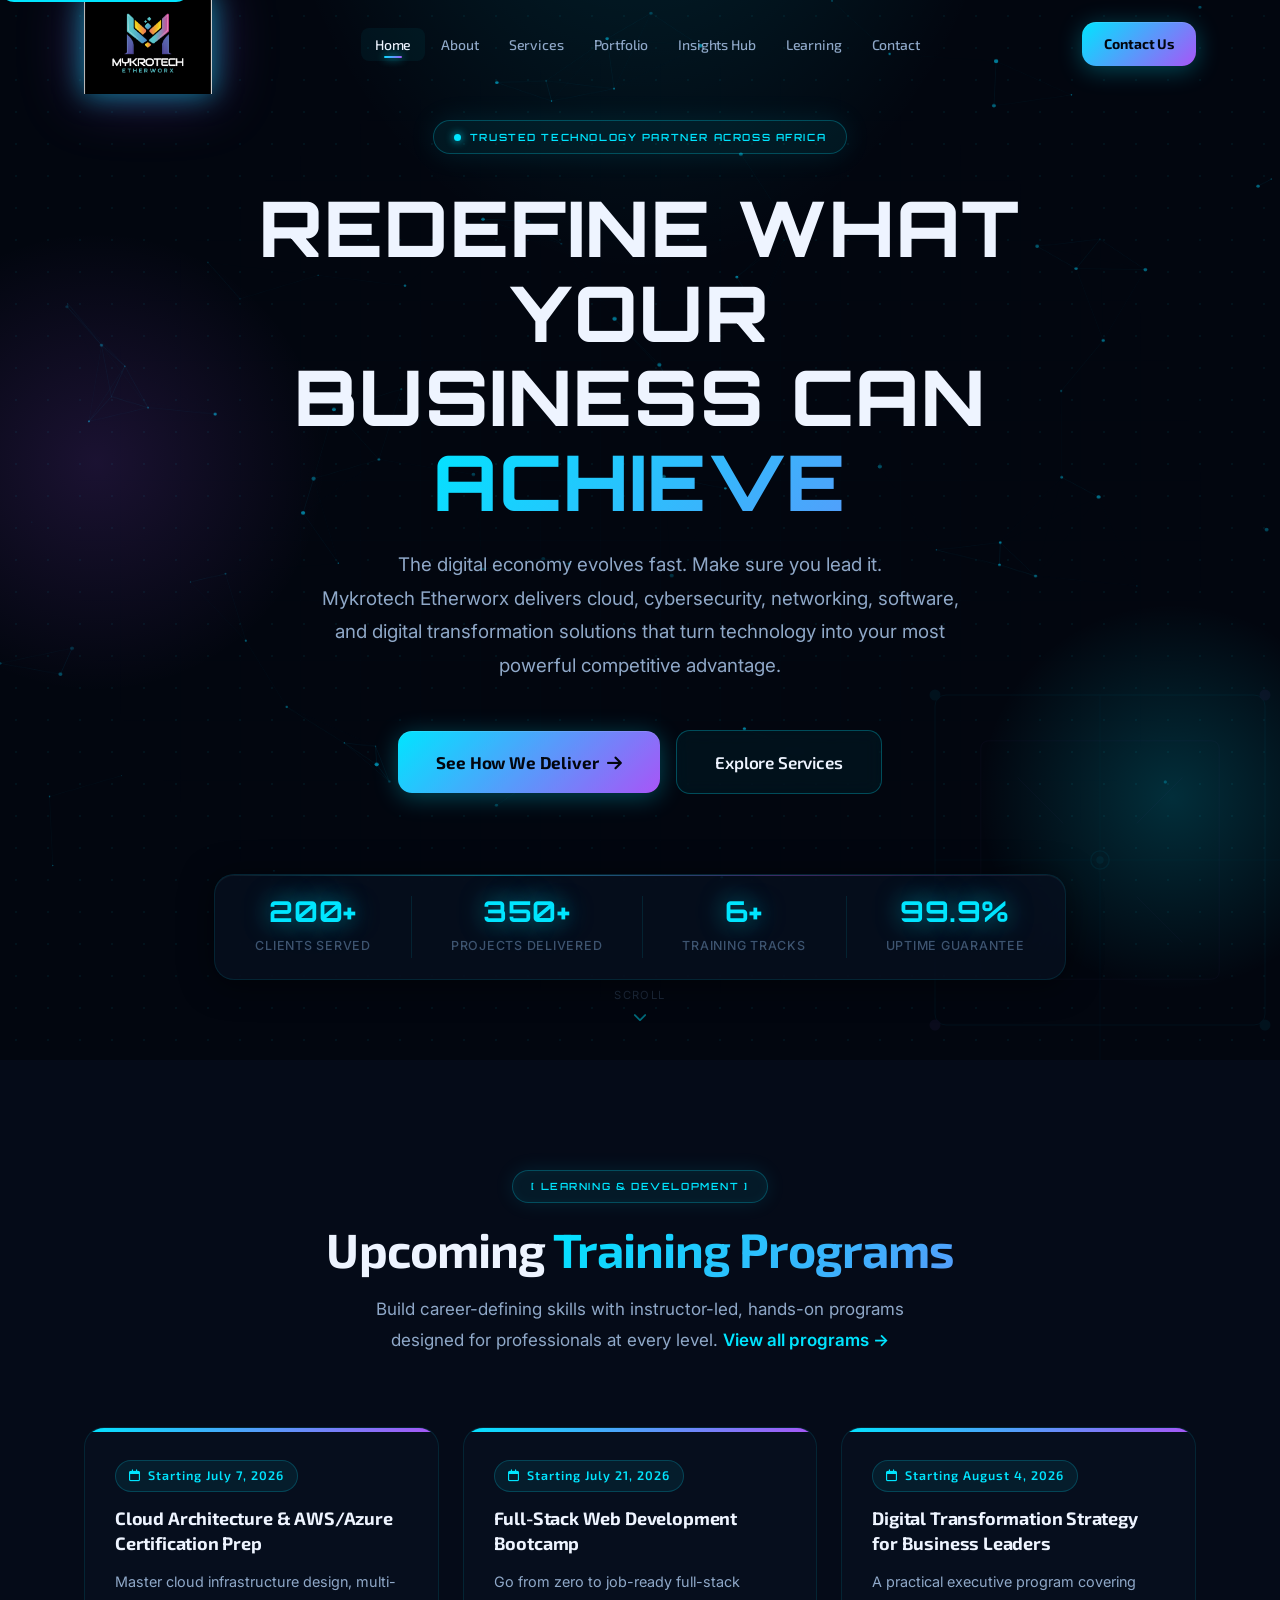
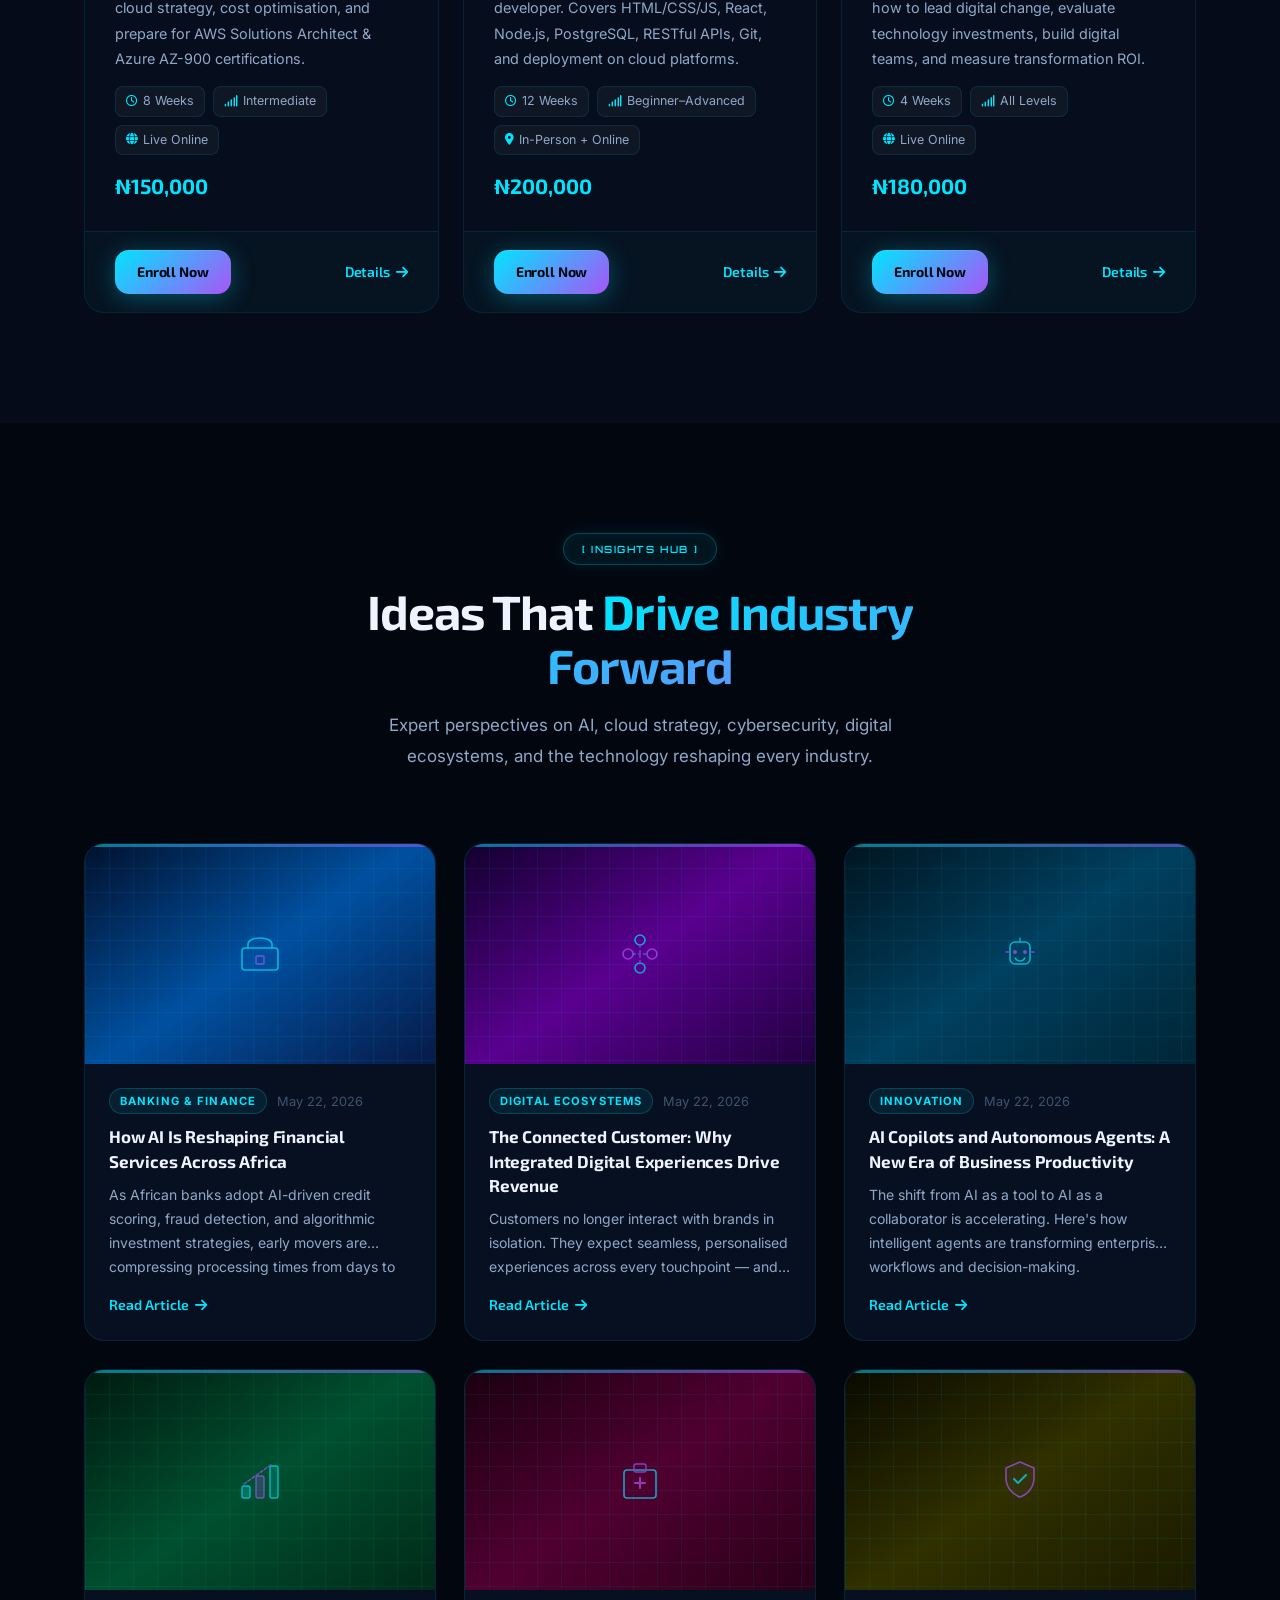
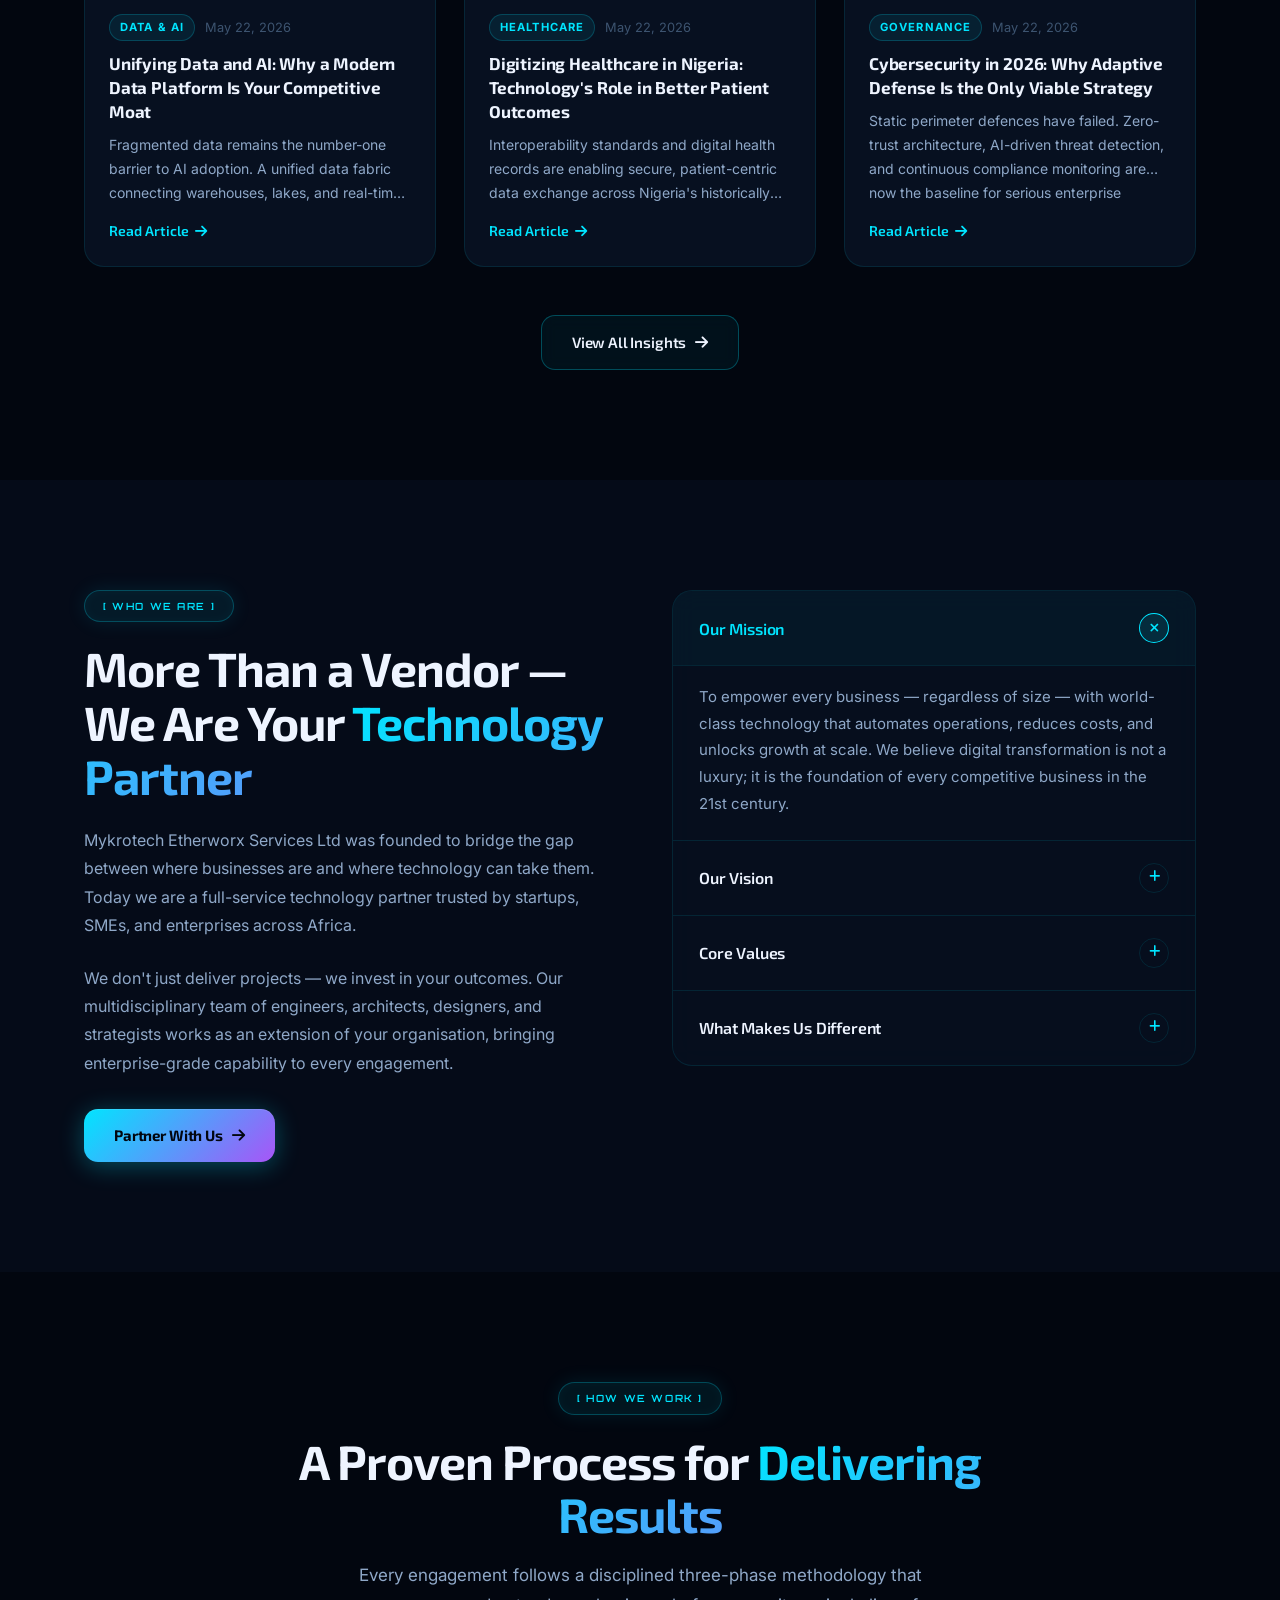
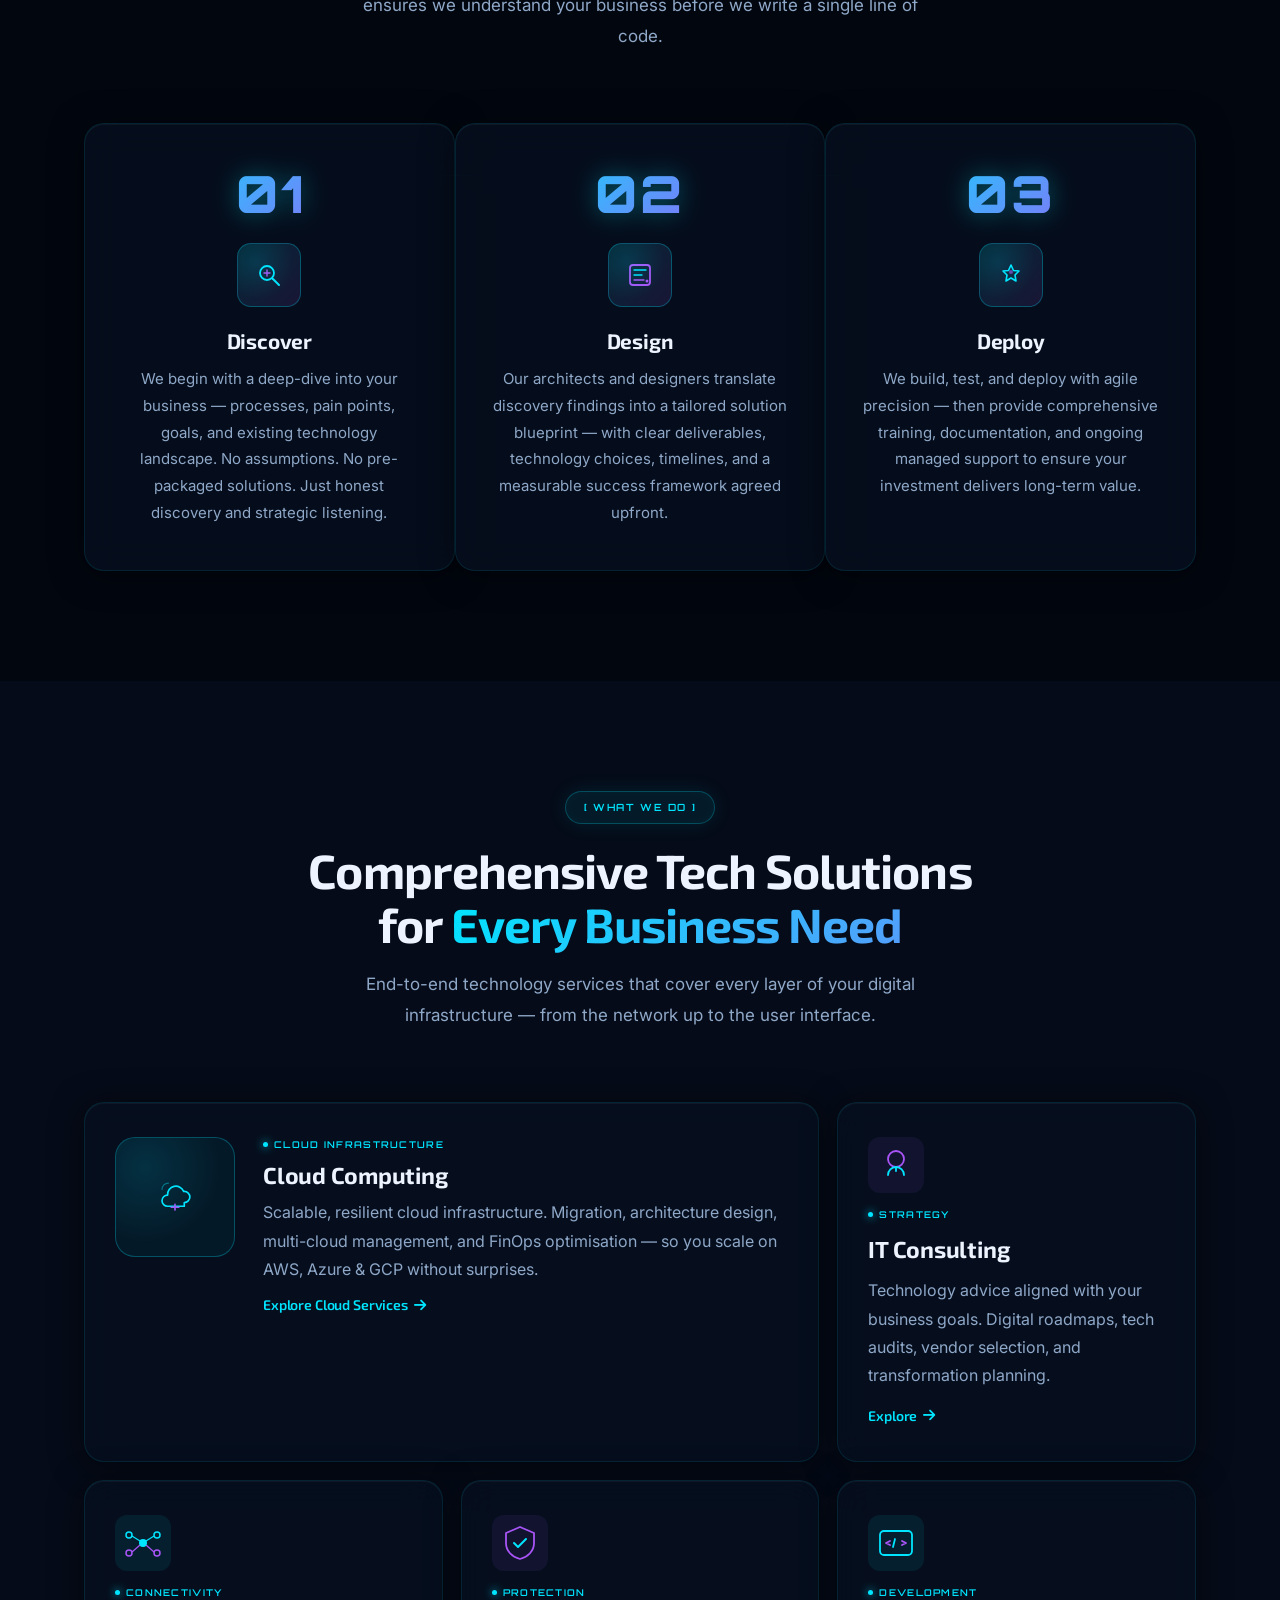
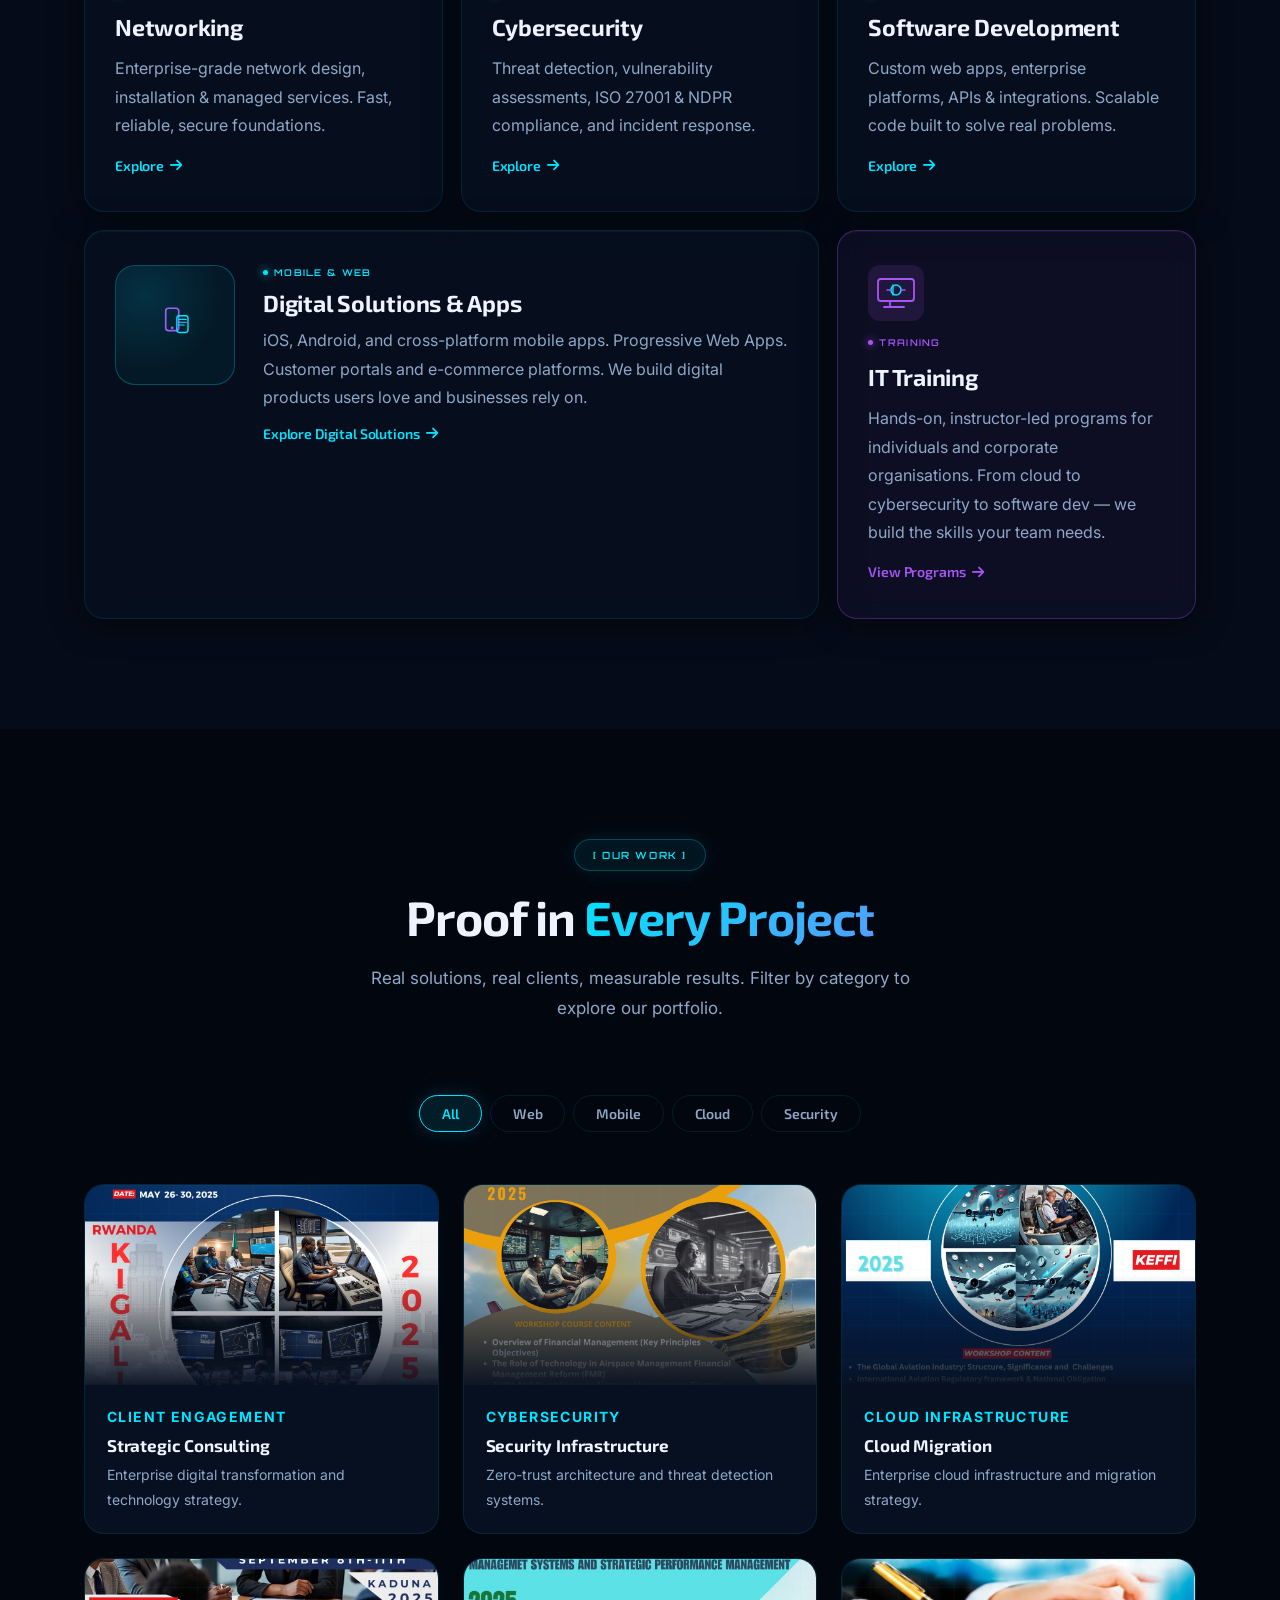
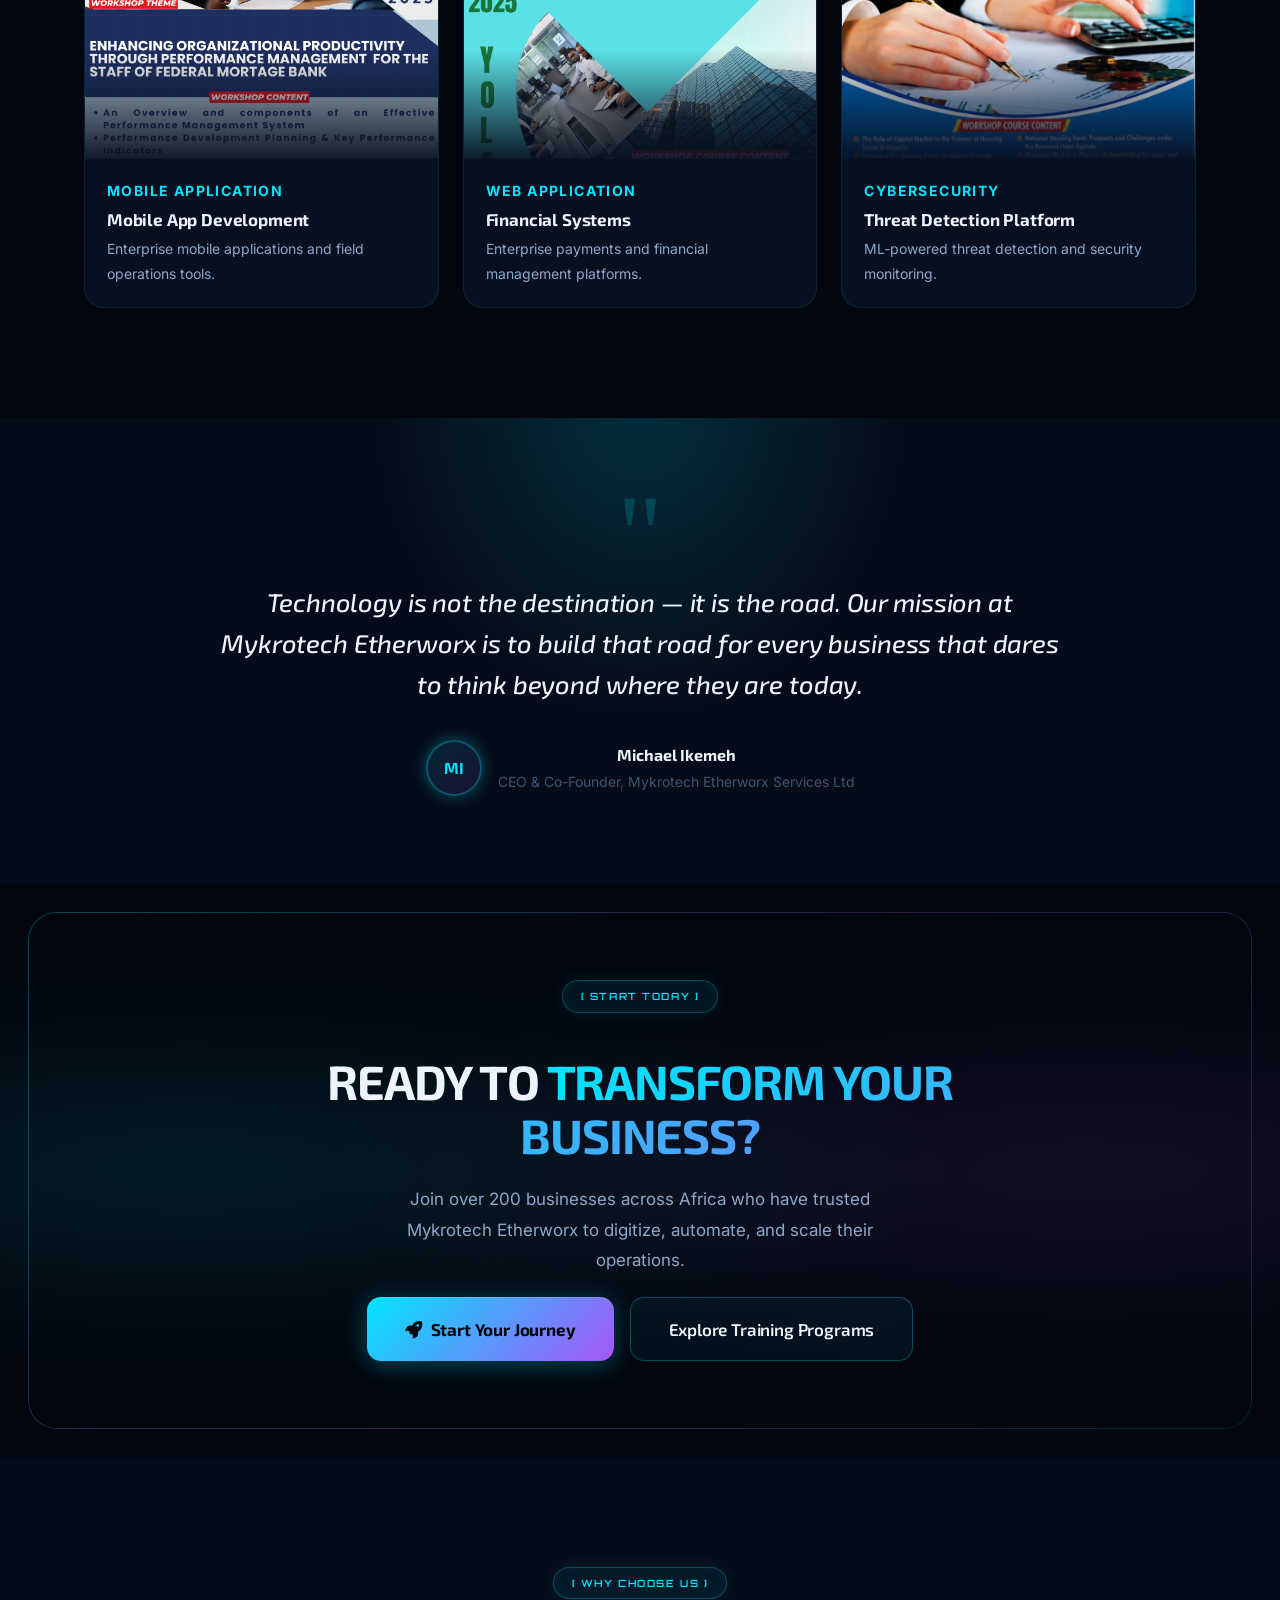
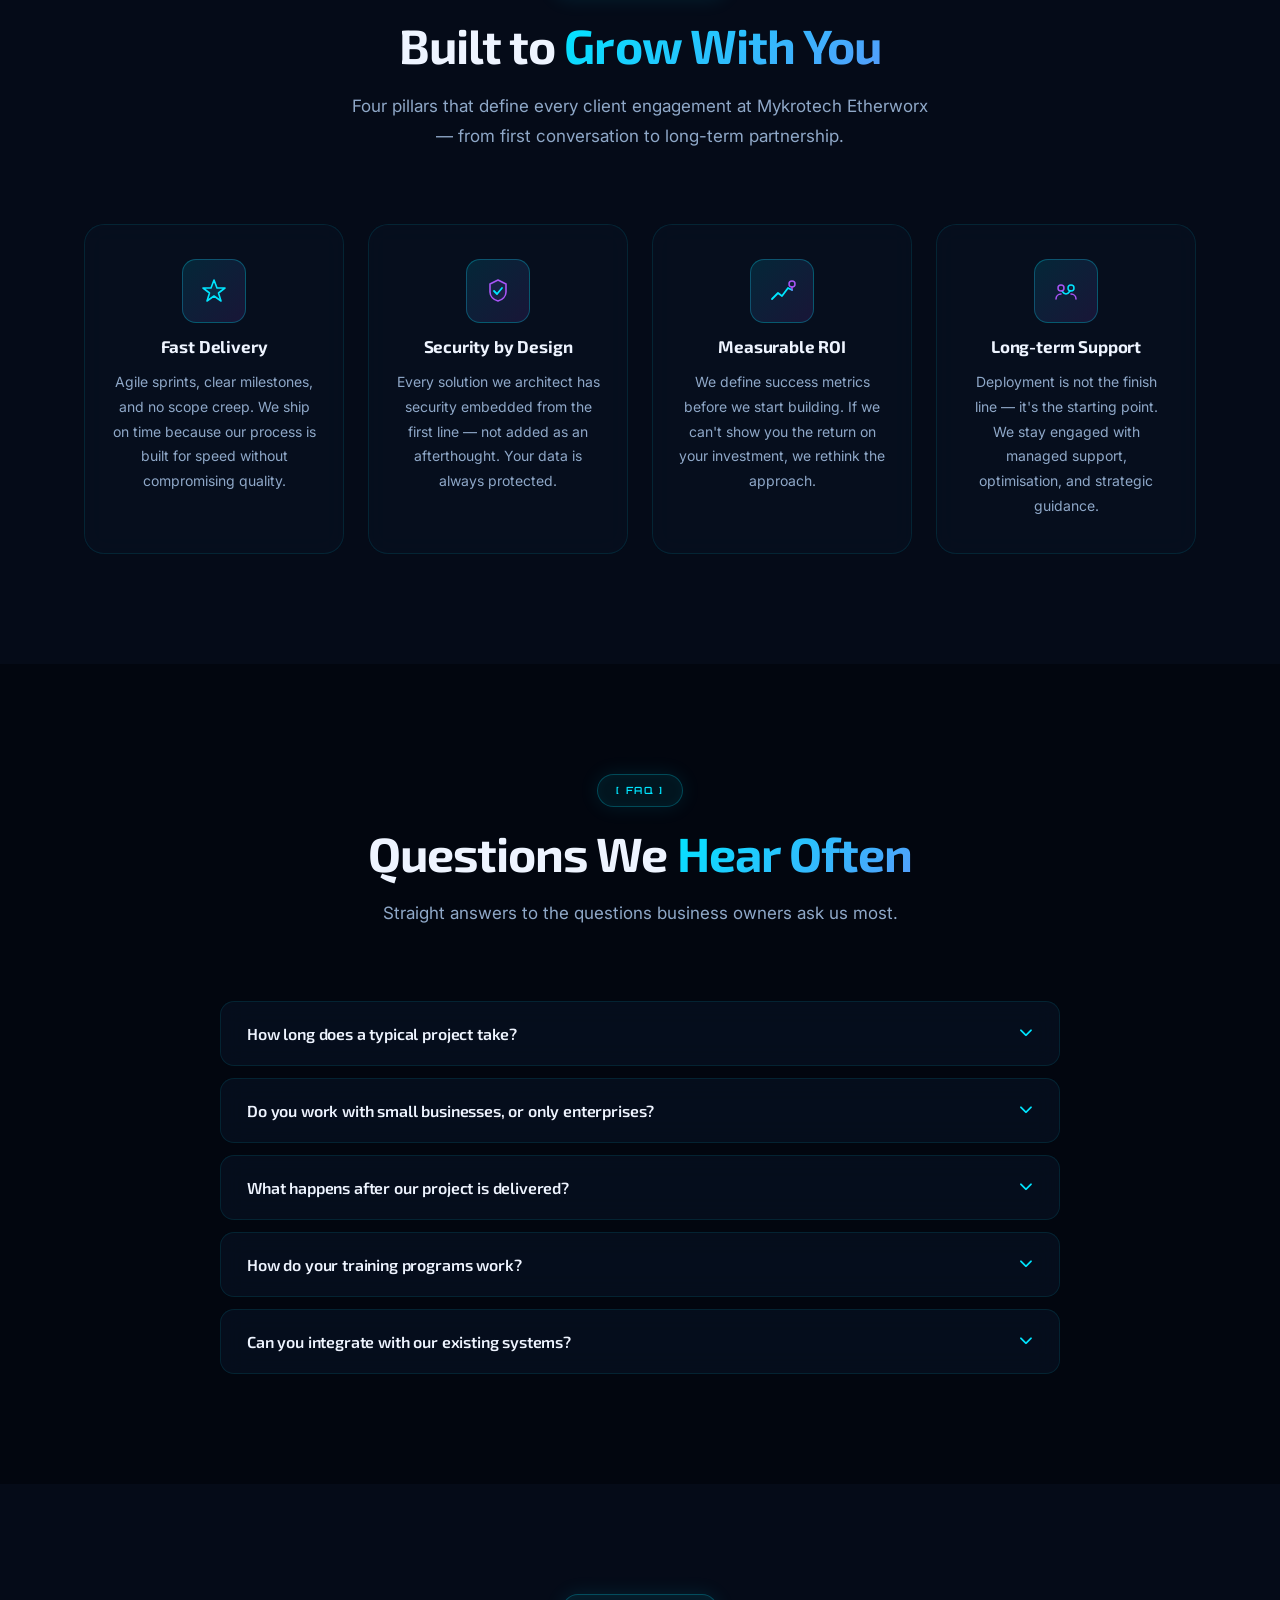
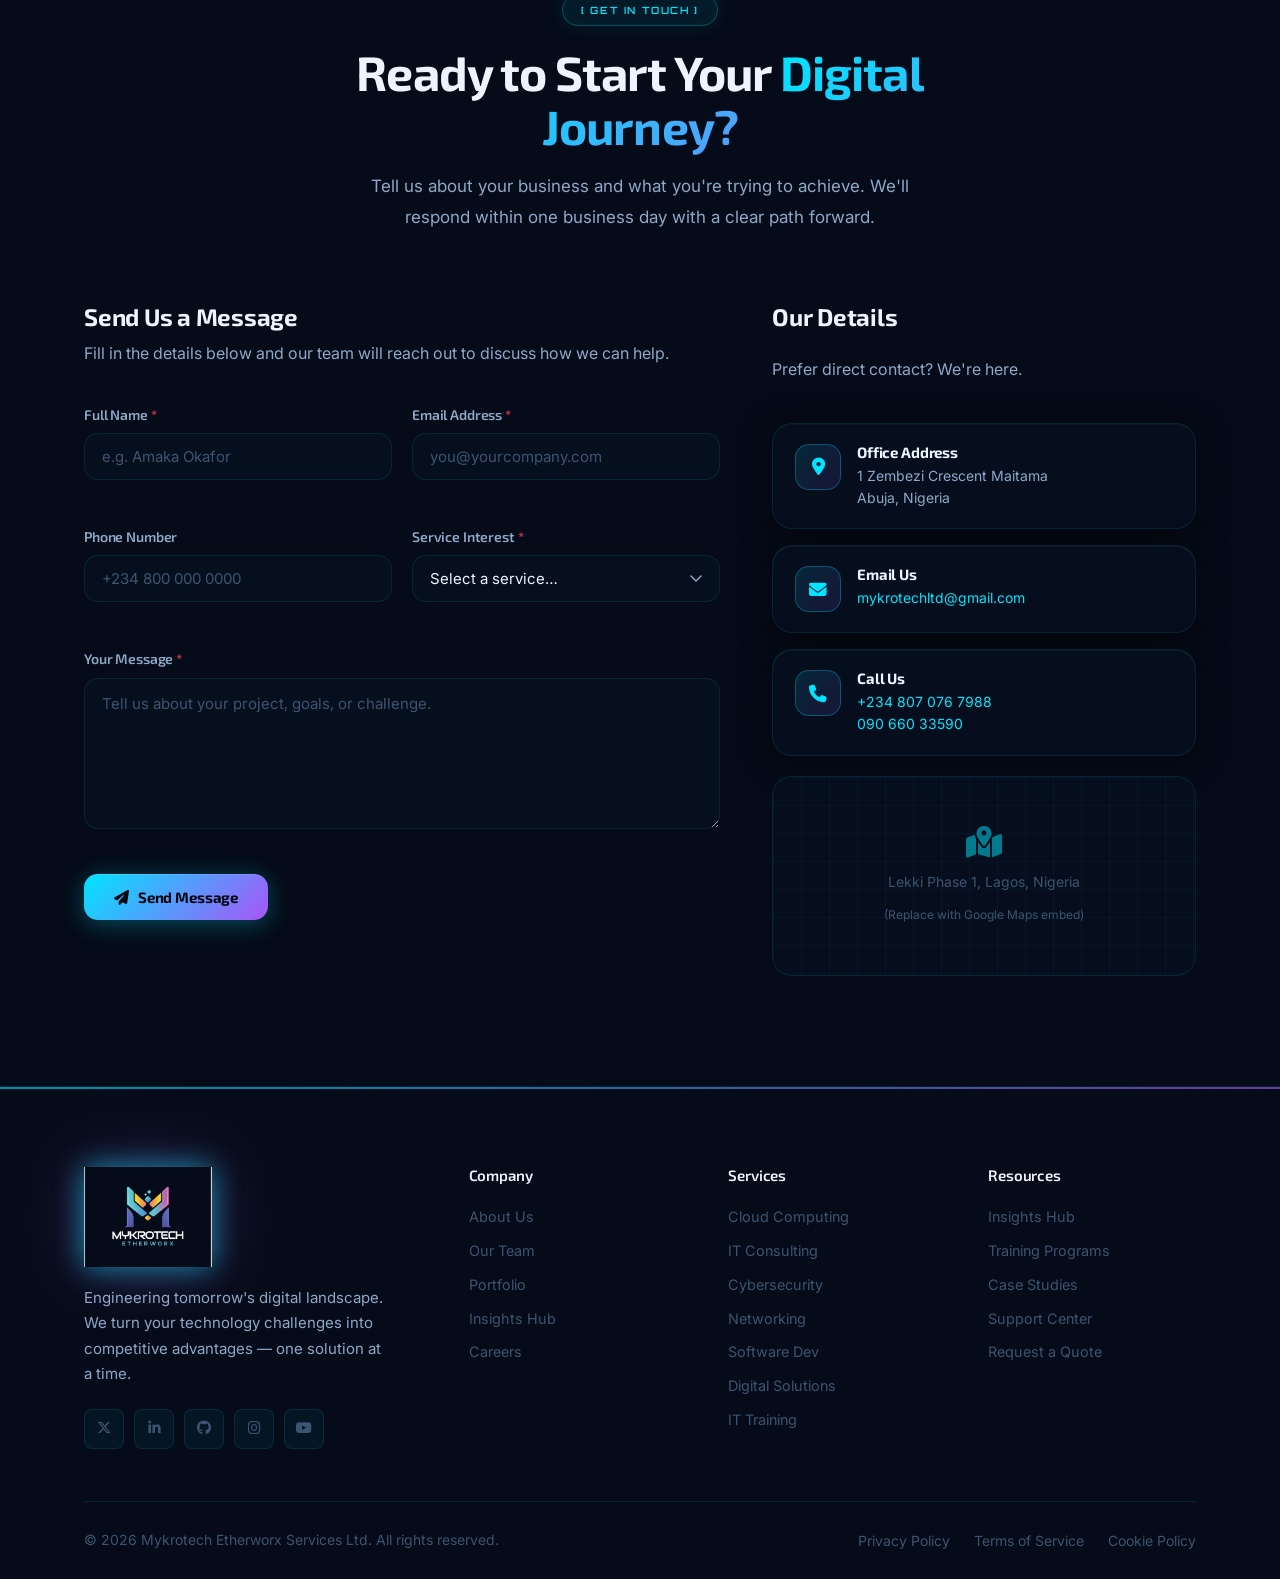
==== commit 9ce3b176: "Improve accessibility, performance, and best practices - Add skip-to-content link for keyboard navig" ====
--- a/index.html
+++ b/index.html
@@ -11,6 +11,7 @@
 <head>
   <meta charset="UTF-8" />
   <meta name="viewport" content="width=device-width, initial-scale=1.0" />
+  <link rel="preload" href="https://fonts.googleapis.com/css2?family=Orbitron:wght@400;700&family=Exo+2:wght@400;600&family=Inter:wght@400;500;600&display=swap" as="style" />
   <meta name="description" content="Mykrotech Etherworx Services Ltd — Cloud, Cybersecurity, Networking, IT Consulting, Software Development & Digital Solutions for businesses across Africa." />
   <meta name="theme-color" content="#050a14" />
   <meta property="og:title"       content="Mykrotech Etherworx Services Ltd" />
@@ -25,6 +26,8 @@
   <link rel="stylesheet" href="css/styles.css" />
 </head>
 <body>
+
+  <a href="#main-content" class="skip-link">Skip to main content</a>
 
   <canvas id="particles-canvas" aria-hidden="true"></canvas>
 
@@ -667,7 +670,7 @@
               data-modal-desc="Comprehensive technology strategy and digital transformation consulting for leading African enterprise."
               data-stack='["Consulting","Strategy","Digital Transformation"]'
               aria-label="View client engagement details">
-              <div class="project-thumb thumb-web"><img src="images/engagement-1.jpg" alt="Strategic Consulting Engagement" style="width:100%;height:100%;object-fit:cover;" /></div>
+              <div class="project-thumb thumb-web"><img src="images/engagement-1.jpg" alt="Strategic consulting engagement showing enterprise technology strategy planning" style="width:100%;height:100%;object-fit:cover;" loading="lazy" width="400" height="300" /></div>
               <div class="project-body">
                 <p class="project-category">Client Engagement</p>
                 <h3>Strategic Consulting</h3>
@@ -681,7 +684,7 @@
               data-modal-desc="Enterprise cybersecurity infrastructure and zero-trust architecture deployment for regulated financial institution."
               data-stack='["Cybersecurity","Infrastructure","Compliance"]'
               aria-label="View cybersecurity engagement details">
-              <div class="project-thumb thumb-security"><img src="images/engagement-2.jpg" alt="Cybersecurity Implementation" style="width:100%;height:100%;object-fit:cover;" /></div>
+              <div class="project-thumb thumb-security"><img src="images/engagement-2.jpg" alt="Cybersecurity implementation featuring zero-trust architecture and threat detection systems" style="width:100%;height:100%;object-fit:cover;" loading="lazy" width="400" height="300" /></div>
               <div class="project-body">
                 <p class="project-category">Cybersecurity</p>
                 <h3>Security Infrastructure</h3>
@@ -695,7 +698,7 @@
               data-modal-desc="Large-scale cloud migration and multi-cloud architecture implementation for enterprise organisation."
               data-stack='["Cloud Migration","Infrastructure","AWS"]'
               aria-label="View cloud engagement details">
-              <div class="project-thumb thumb-cloud"><img src="images/engagement-3.jpg" alt="Cloud Infrastructure Migration" style="width:100%;height:100%;object-fit:cover;" /></div>
+              <div class="project-thumb thumb-cloud"><img src="images/engagement-3.jpg" alt="Cloud infrastructure migration showing multi-cloud architecture on AWS and Azure platforms" style="width:100%;height:100%;object-fit:cover;" loading="lazy" width="400" height="300" /></div>
               <div class="project-body">
                 <p class="project-category">Cloud Infrastructure</p>
                 <h3>Cloud Migration</h3>
@@ -709,7 +712,7 @@
               data-modal-desc="Custom mobile application development and deployment for field operations and enterprise workforce management."
               data-stack='["Mobile Development","React Native","Firebase"]'
               aria-label="View mobile app engagement details">
-              <div class="project-thumb thumb-mobile"><img src="images/engagement-4.jpg" alt="Mobile App Development" style="width:100%;height:100%;object-fit:cover;" /></div>
+              <div class="project-thumb thumb-mobile"><img src="images/engagement-4.jpg" alt="Mobile app development for enterprise workforce management and field operations" style="width:100%;height:100%;object-fit:cover;" loading="lazy" width="400" height="300" /></div>
               <div class="project-body">
                 <p class="project-category">Mobile Application</p>
                 <h3>Mobile App Development</h3>
@@ -723,7 +726,7 @@
               data-modal-desc="B2B payments, invoicing, and financial management system for enterprise banking and financial services organisation."
               data-stack='["Web Development","Financial Systems","Integration"]'
               aria-label="View financial systems engagement details">
-              <div class="project-thumb thumb-web"><img src="images/engagement-5.jpg" alt="Financial Systems Implementation" style="width:100%;height:100%;object-fit:cover;" /></div>
+              <div class="project-thumb thumb-web"><img src="images/engagement-5.jpg" alt="Financial systems implementation showing B2B payments and invoicing platform" style="width:100%;height:100%;object-fit:cover;" loading="lazy" width="400" height="300" /></div>
               <div class="project-body">
                 <p class="project-category">Web Application</p>
                 <h3>Financial Systems</h3>
@@ -737,7 +740,7 @@
               data-modal-desc="SIEM platform and threat monitoring system implementation with real-time anomaly detection and security operations centre support."
               data-stack='["SIEM","Threat Detection","Security Operations"]'
               aria-label="View threat detection engagement details">
-              <div class="project-thumb thumb-security"><img src="images/engagement-6.jpg" alt="Threat Detection & Monitoring" style="width:100%;height:100%;object-fit:cover;" /></div>
+              <div class="project-thumb thumb-security"><img src="images/engagement-6.jpg" alt="Threat detection and monitoring with SIEM platform and real-time anomaly detection" style="width:100%;height:100%;object-fit:cover;" loading="lazy" width="400" height="300" /></div>
               <div class="project-body">
                 <p class="project-category">Cybersecurity</p>
                 <h3>Threat Detection Platform</h3>
@@ -946,28 +949,28 @@
             <h3>Send Us a Message</h3>
             <p>Fill in the details below and our team will reach out to discuss how we can help.</p>
 
-            <form id="contact-form" class="contact-form" novalidate aria-label="Contact form">
+            <form id="contact-form" class="contact-form" aria-label="Contact form">
               <div class="form-row">
                 <div class="form-group">
                   <label for="name">Full Name <span aria-hidden="true" style="color:var(--color-error)">*</span></label>
-                  <input type="text" id="name" name="name" placeholder="e.g. Amaka Okafor" required autocomplete="name" aria-required="true" />
-                  <span class="field-error" role="alert"></span>
+                  <input type="text" id="name" name="name" placeholder="e.g. Amaka Okafor" required autocomplete="name" aria-required="true" aria-describedby="name-error" />
+                  <span class="field-error" id="name-error" role="alert"></span>
                 </div>
                 <div class="form-group">
                   <label for="email">Email Address <span aria-hidden="true" style="color:var(--color-error)">*</span></label>
-                  <input type="email" id="email" name="email" placeholder="you@yourcompany.com" required autocomplete="email" aria-required="true" />
-                  <span class="field-error" role="alert"></span>
+                  <input type="email" id="email" name="email" placeholder="you@yourcompany.com" required autocomplete="email" aria-required="true" aria-describedby="email-error" />
+                  <span class="field-error" id="email-error" role="alert"></span>
                 </div>
               </div>
               <div class="form-row">
                 <div class="form-group">
                   <label for="phone">Phone Number</label>
-                  <input type="tel" id="phone" name="phone" placeholder="+234 800 000 0000" autocomplete="tel" />
-                  <span class="field-error" role="alert"></span>
+                  <input type="tel" id="phone" name="phone" placeholder="+234 800 000 0000" autocomplete="tel" aria-describedby="phone-error" />
+                  <span class="field-error" id="phone-error" role="alert"></span>
                 </div>
                 <div class="form-group">
                   <label for="service">Service Interest <span aria-hidden="true" style="color:var(--color-error)">*</span></label>
-                  <select id="service" name="service" required aria-required="true">
+                  <select id="service" name="service" required aria-required="true" aria-describedby="service-error">
                     <option value="">Select a service…</option>
                     <option value="cloud">Cloud Computing</option>
                     <option value="consulting">IT Consulting</option>
@@ -977,13 +980,13 @@
                     <option value="digital">Digital Solutions &amp; Apps</option>
                     <option value="training">Training Programs</option>
                   </select>
-                  <span class="field-error" role="alert"></span>
+                  <span class="field-error" id="service-error" role="alert"></span>
                 </div>
               </div>
               <div class="form-group">
                 <label for="message">Your Message <span aria-hidden="true" style="color:var(--color-error)">*</span></label>
-                <textarea id="message" name="message" rows="5" placeholder="Tell us about your project, goals, or challenge." required aria-required="true"></textarea>
-                <span class="field-error" role="alert"></span>
+                <textarea id="message" name="message" rows="5" placeholder="Tell us about your project, goals, or challenge." required aria-required="true" aria-describedby="message-error"></textarea>
+                <span class="field-error" id="message-error" role="alert"></span>
               </div>
               <div class="form-submit">
                 <button type="submit" class="btn btn-primary">
@@ -1115,8 +1118,7 @@
         <h2>Project Title</h2>
         <p class="modal-desc">Description.</p>
         <div class="modal-tags" aria-label="Tech stack"></div>
-        <a href="#contact" class="btn btn-primary btn-sm"
-           onclick="document.getElementById('portfolio-modal').classList.remove('open');document.body.style.overflow='';">
+        <a href="#contact" class="btn btn-primary btn-sm" data-close-modal="true">
           <i class="fa-solid fa-paper-plane" aria-hidden="true"></i> Start a Similar Project
         </a>
       </div>
--- a/css/styles.css
+++ b/css/styles.css
@@ -110,6 +110,26 @@
 ul, ol { list-style: none; }
 button { cursor: pointer; font-family: inherit; border: none; background: none; }
 input, textarea, select { font-family: inherit; font-size: inherit; }
+
+/* =============================================================================
+   SKIP LINK
+   ============================================================================= */
+.skip-link {
+  position: absolute;
+  top: -40px;
+  left: 0;
+  background: var(--color-accent-cyan);
+  color: #02060f;
+  padding: 8px 16px;
+  border-radius: var(--radius-md);
+  font-weight: 600;
+  z-index: 10000;
+}
+
+.skip-link:focus {
+  top: 20px;
+  left: 20px;
+}
 
 /* =============================================================================
    TYPOGRAPHY
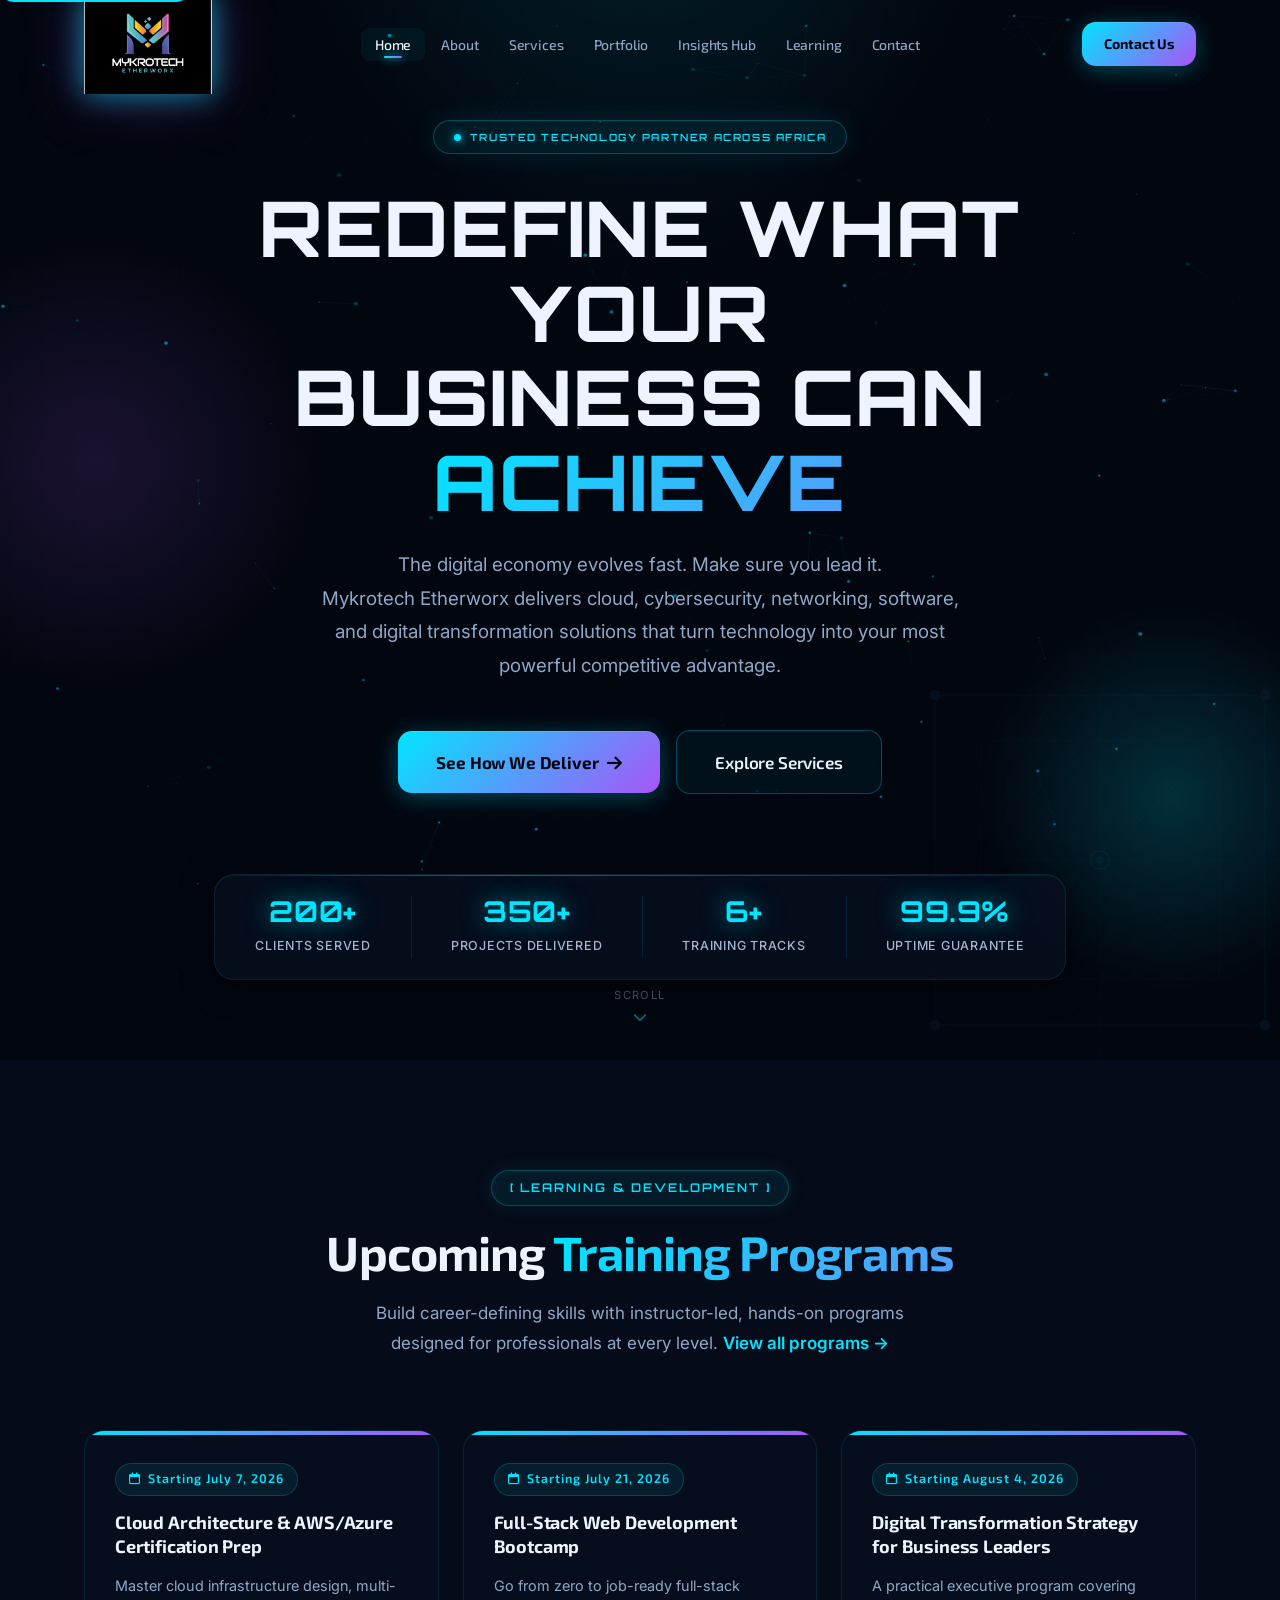
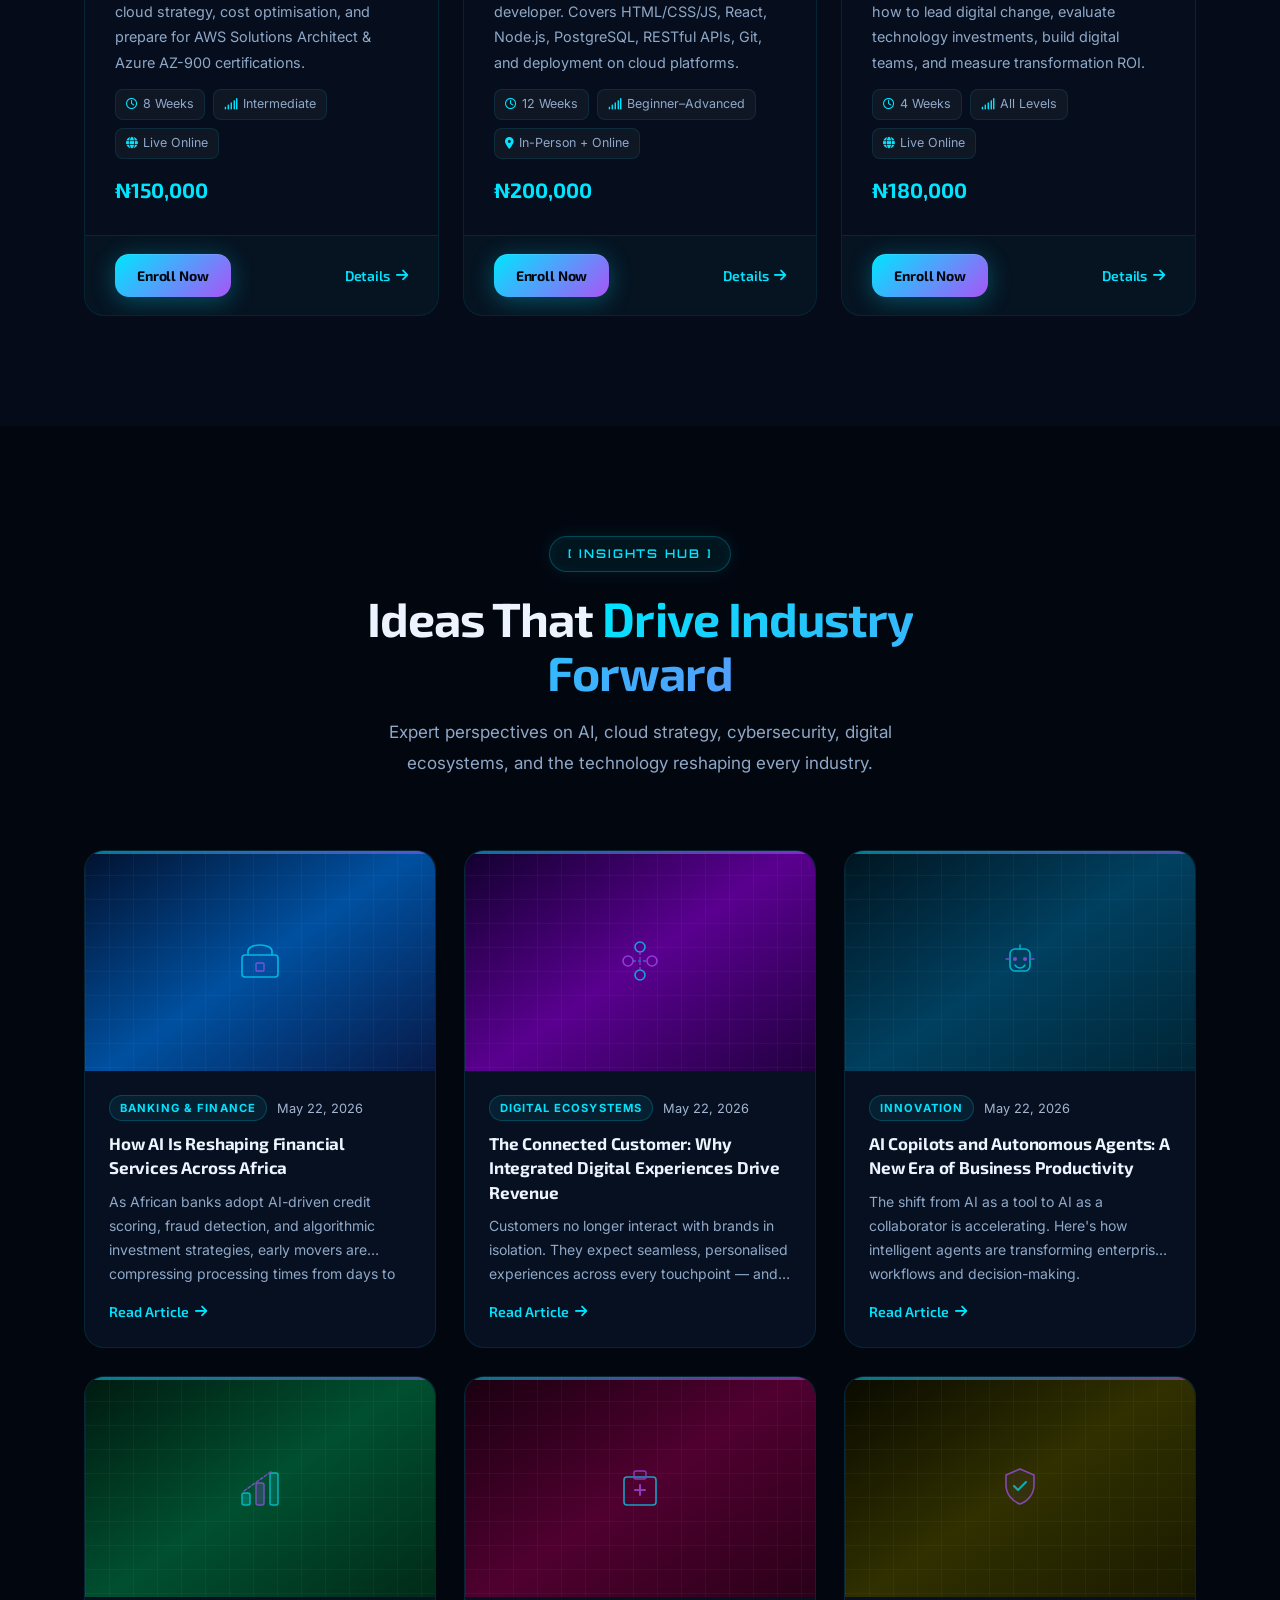
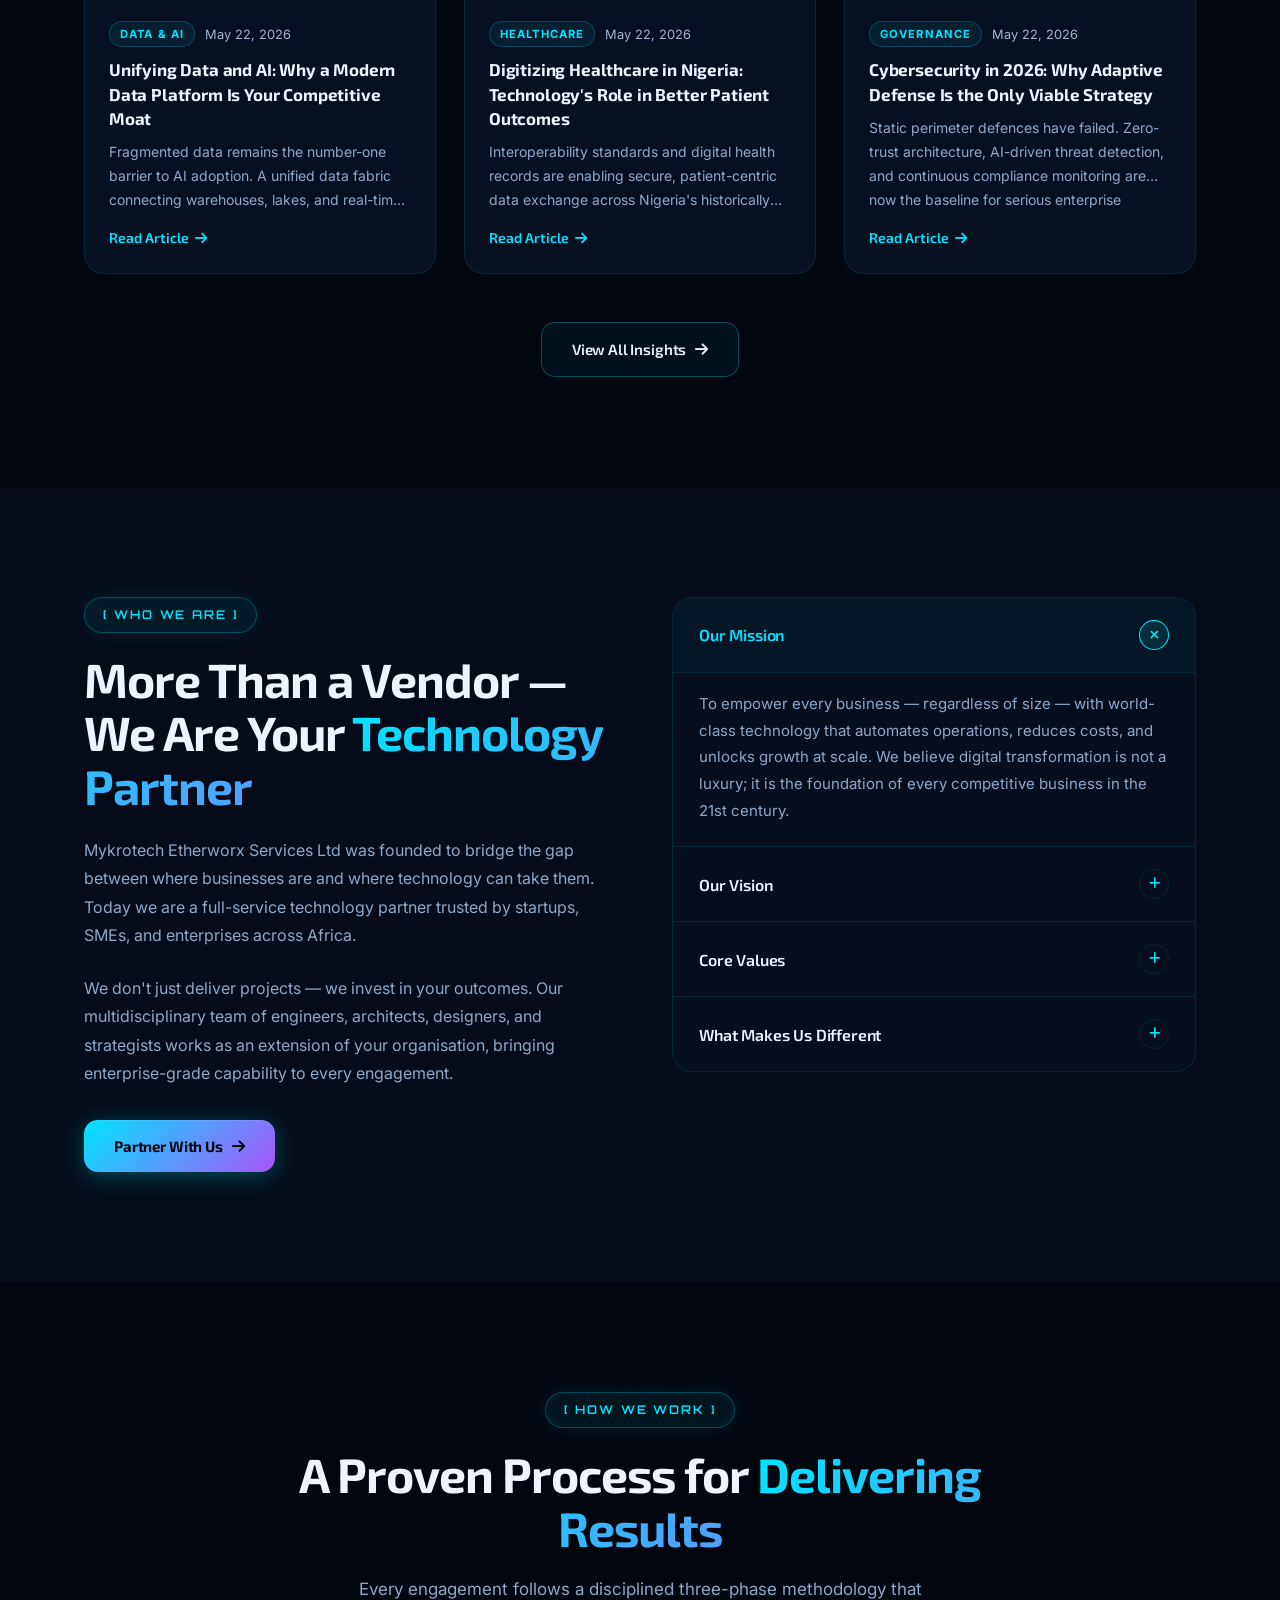
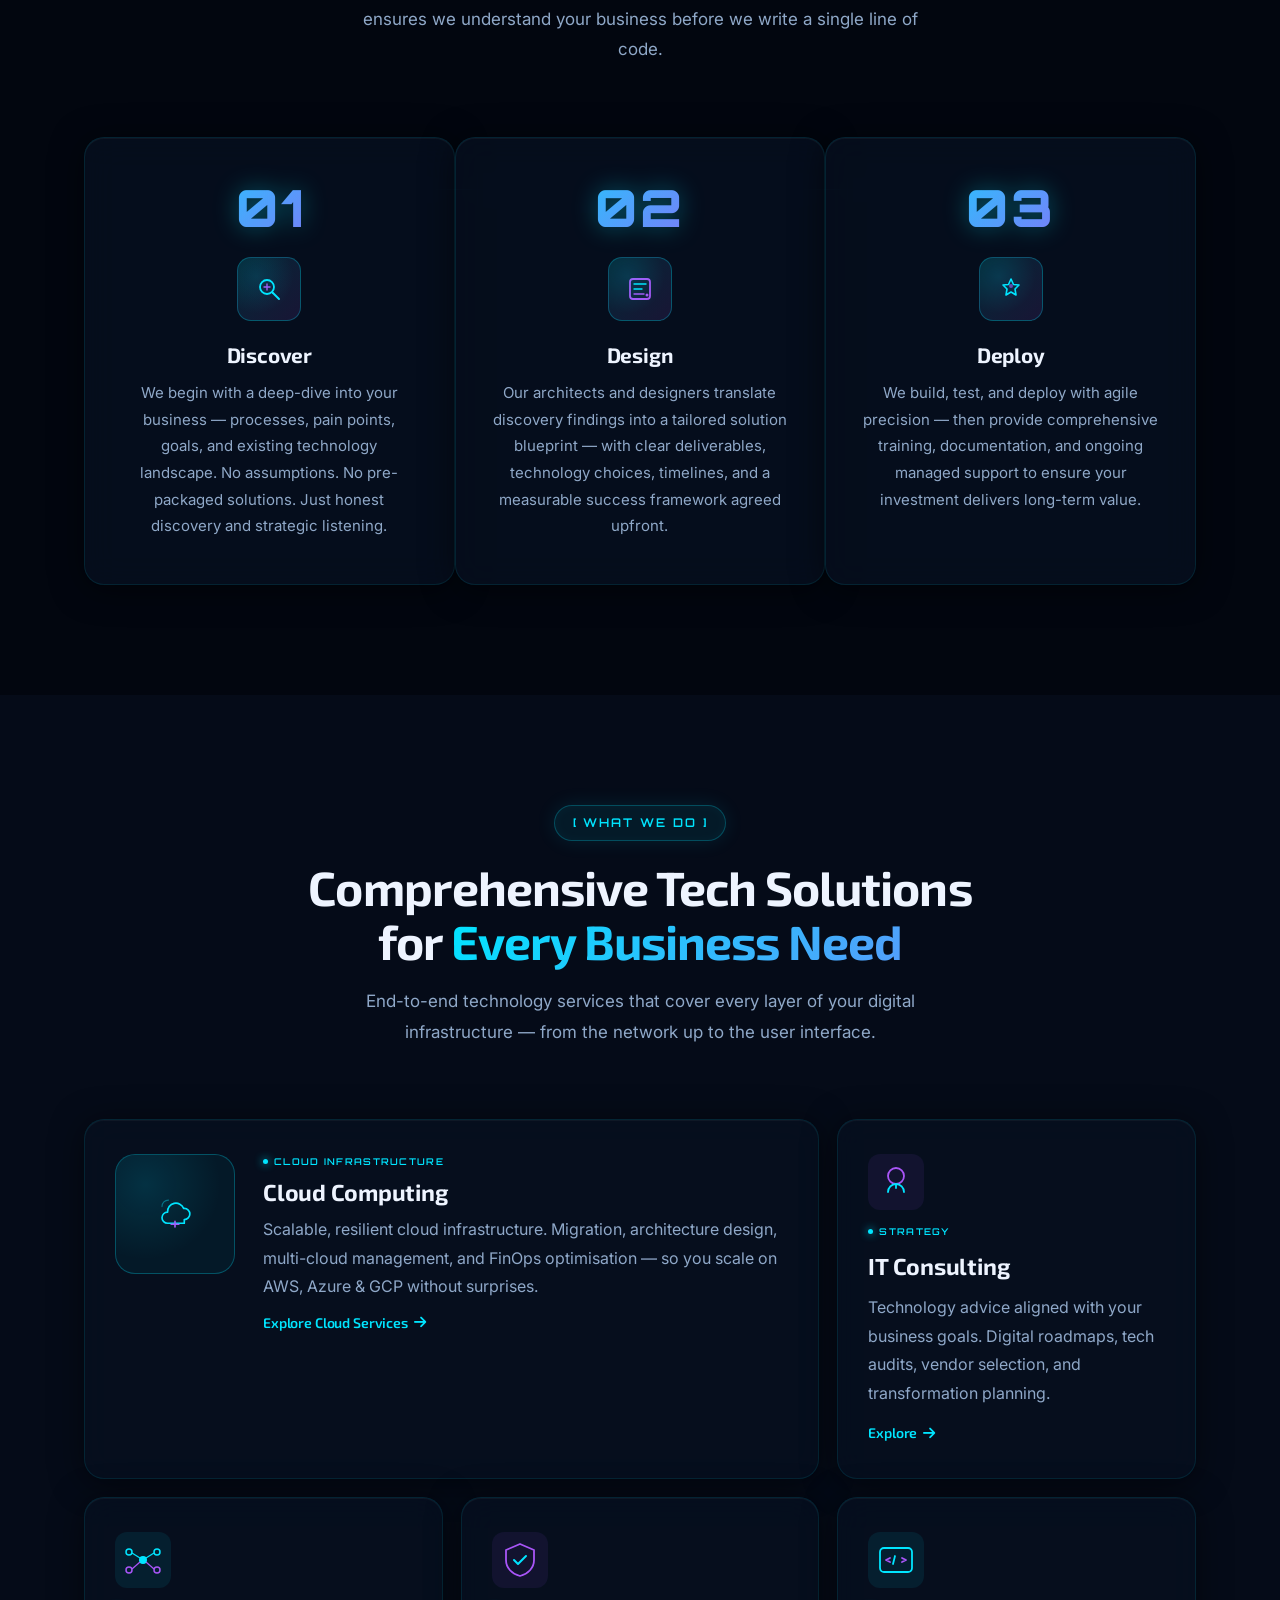
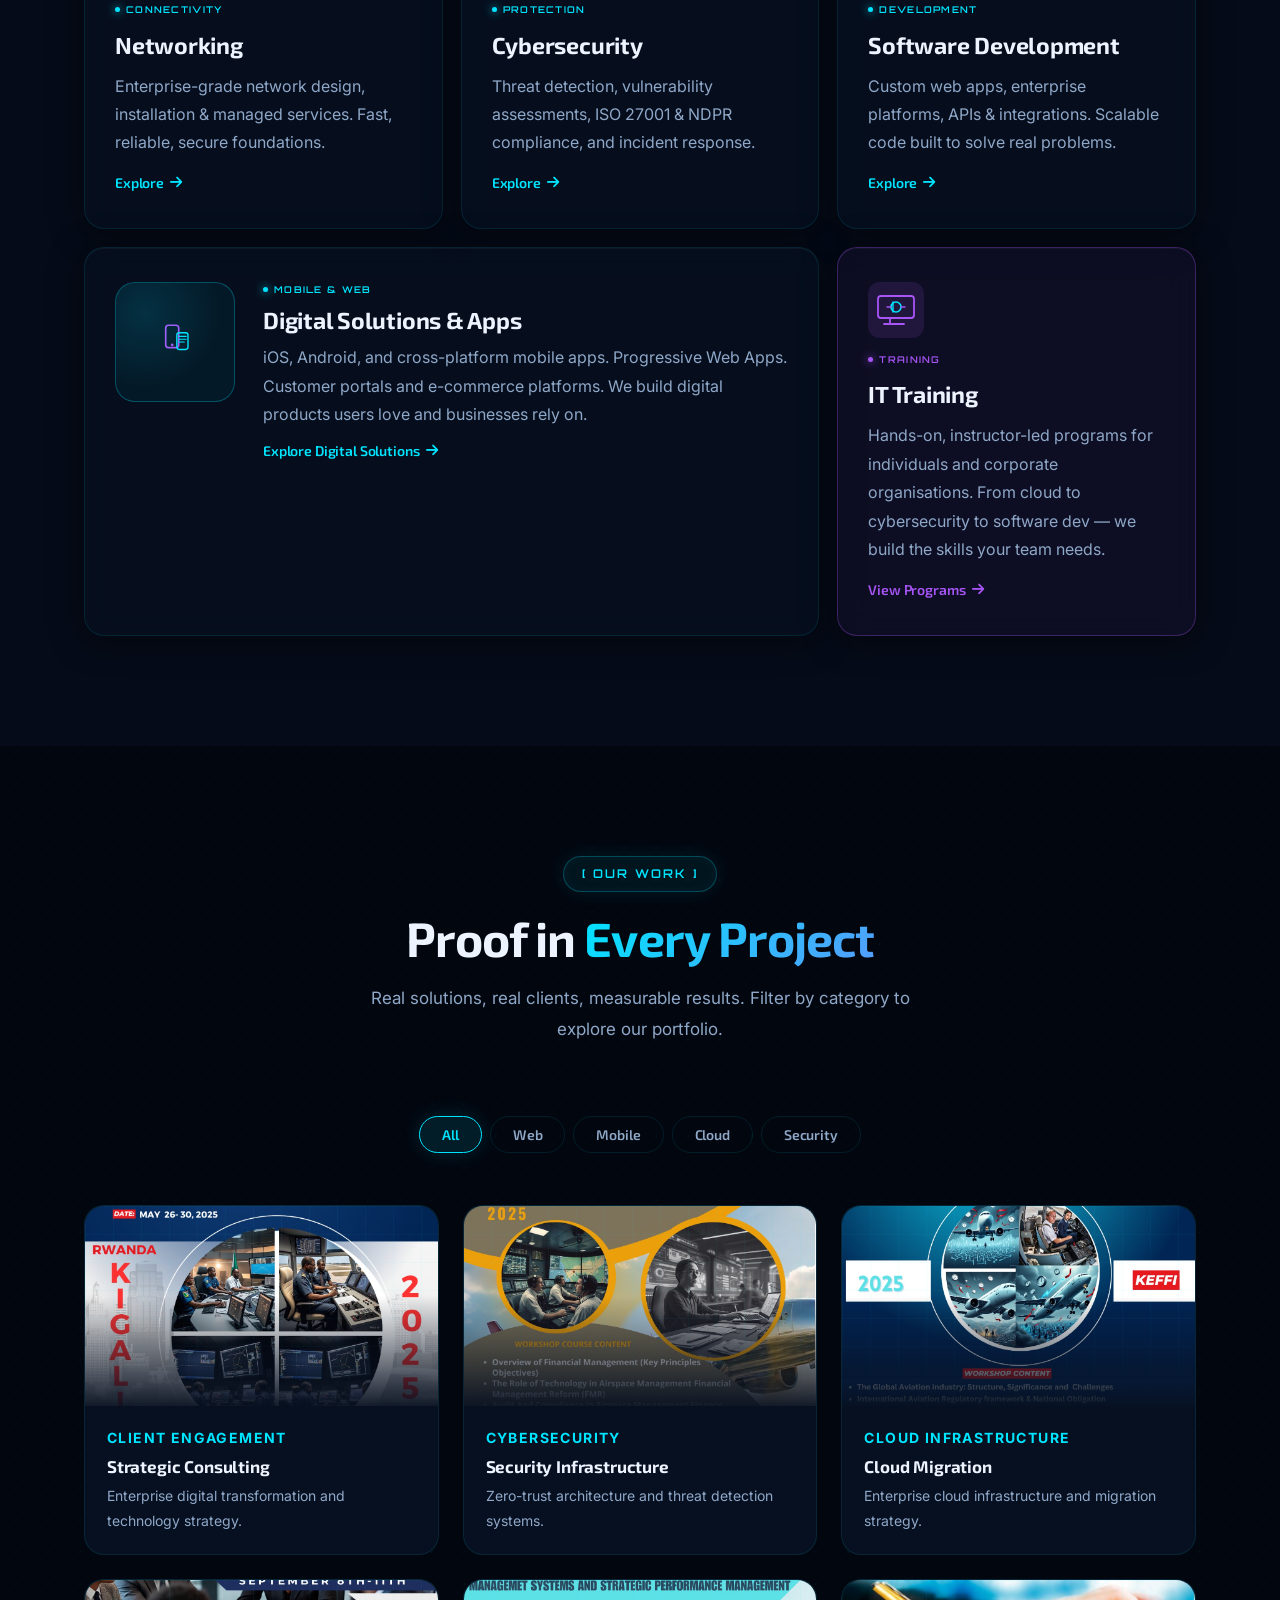
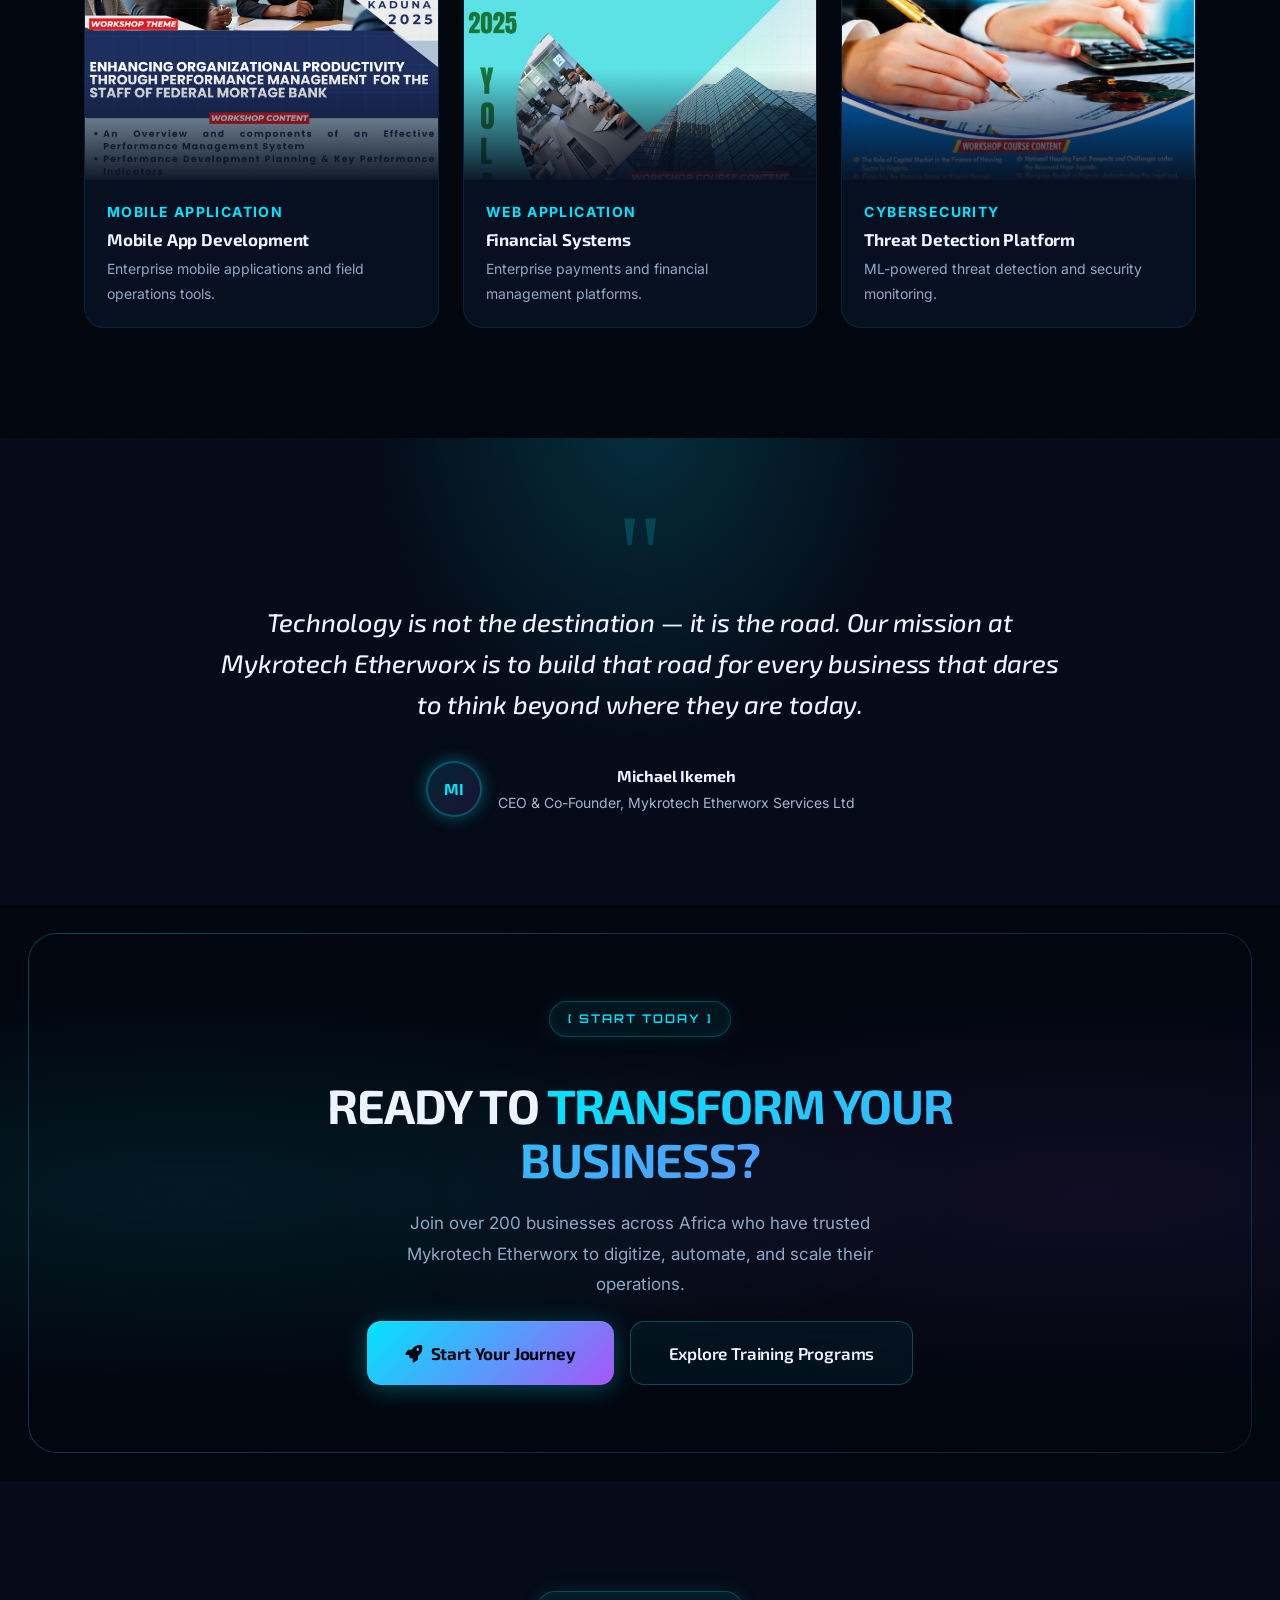
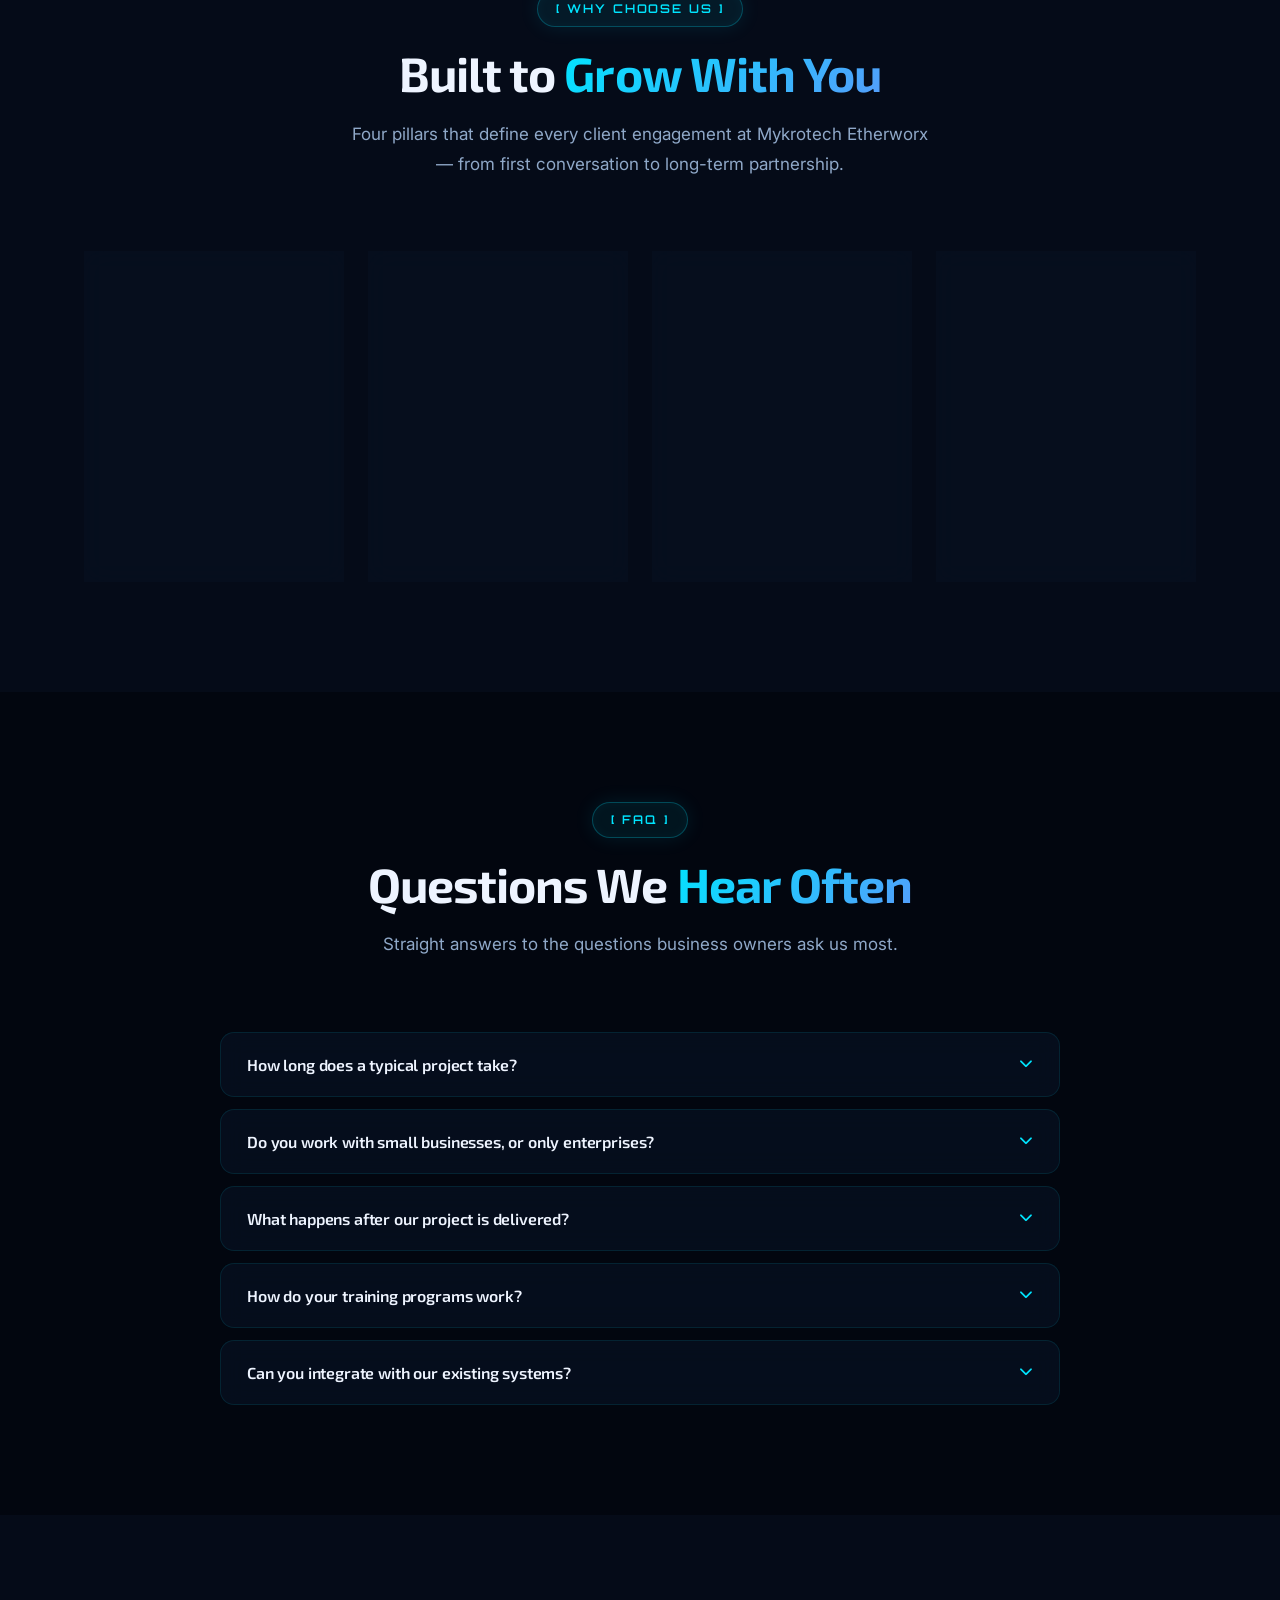
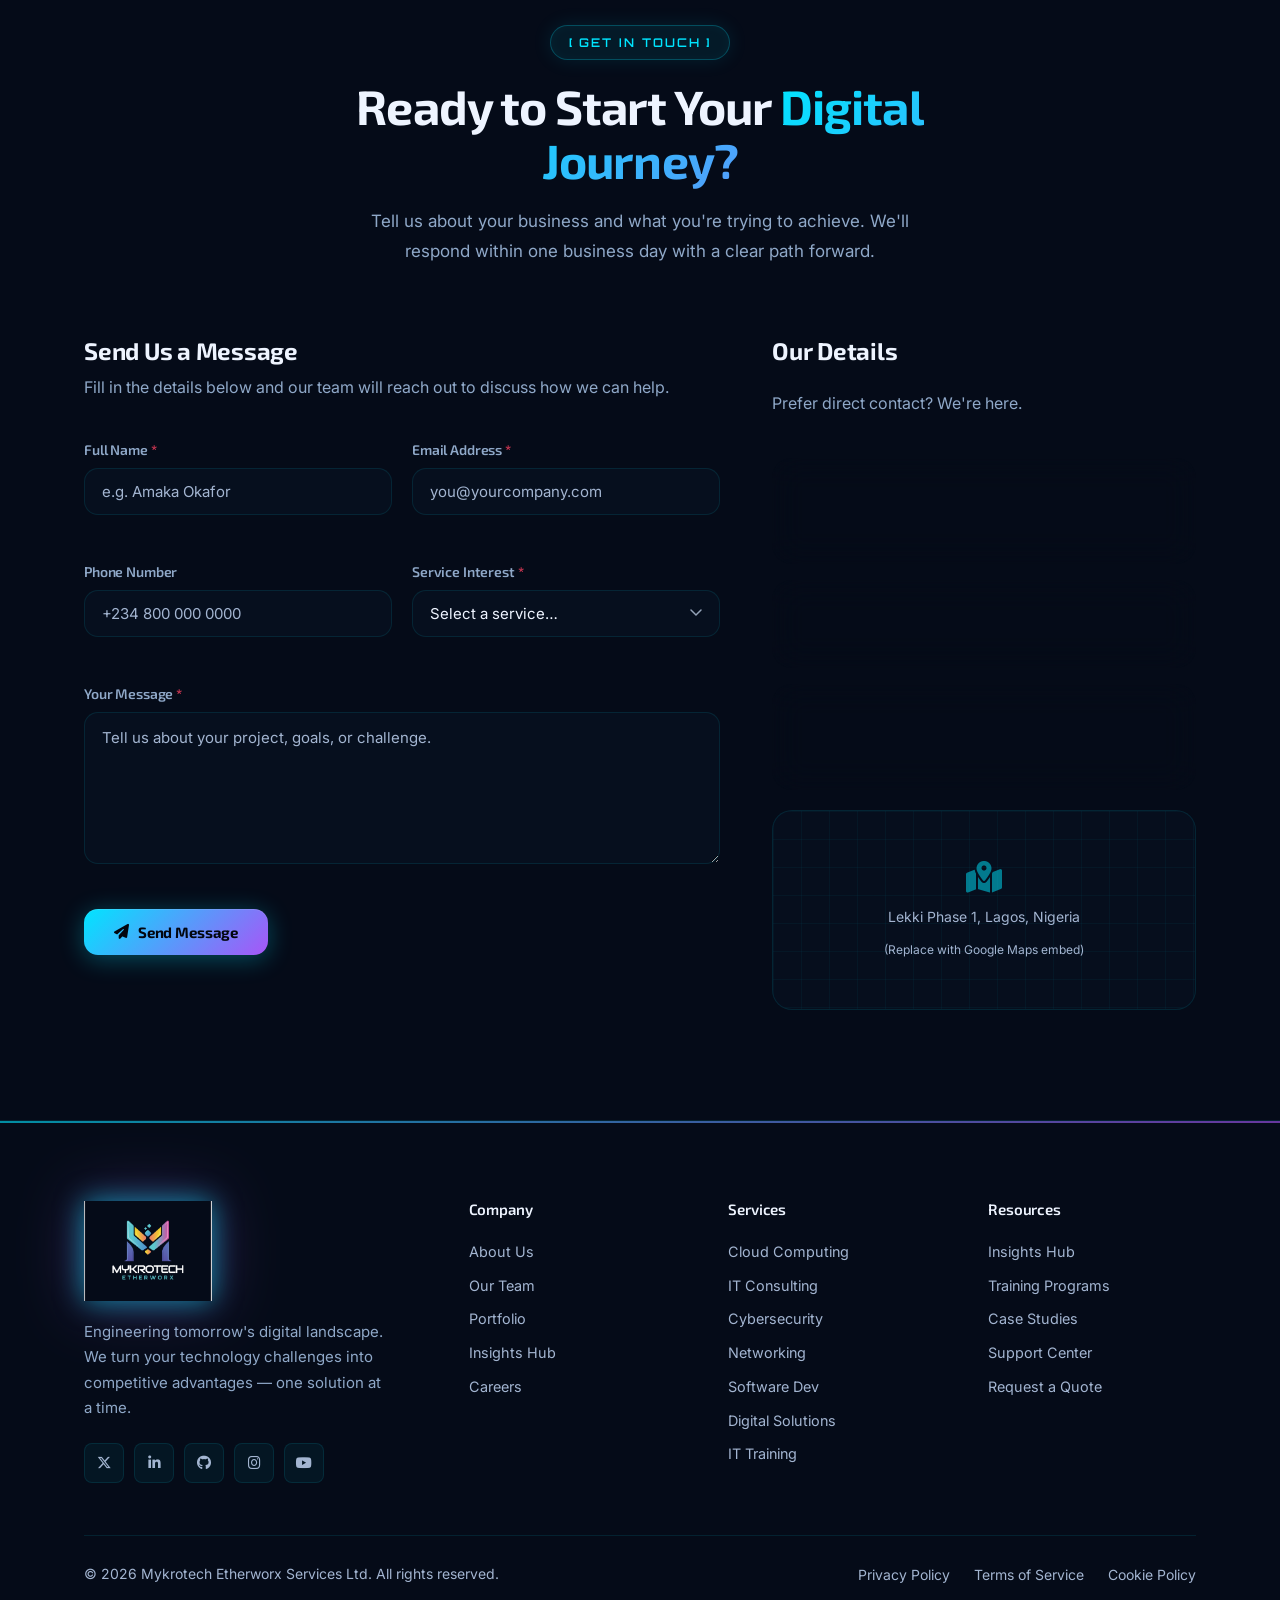
==== commit 161dbf38: "Apply P1 critical design fixes — accessibility & interaction - Fix color contrast: increase --color-" ====
--- a/index.html
+++ b/index.html
@@ -665,7 +665,7 @@
           <div class="portfolio-grid" role="list">
 
             <article class="portfolio-card" role="listitem" data-category="web"
-              data-thumb-class="thumb-web" data-icon="💼"
+              data-thumb-class="thumb-web" data-icon="briefcase"
               data-modal-category="Client Engagement" data-modal-title="Strategic Consulting Engagement"
               data-modal-desc="Comprehensive technology strategy and digital transformation consulting for leading African enterprise."
               data-stack='["Consulting","Strategy","Digital Transformation"]'
@@ -679,7 +679,7 @@
             </article>
 
             <article class="portfolio-card" role="listitem" data-category="security"
-              data-thumb-class="thumb-security" data-icon="🔒"
+              data-thumb-class="thumb-security" data-icon="lock"
               data-modal-category="Client Engagement" data-modal-title="Cybersecurity Implementation"
               data-modal-desc="Enterprise cybersecurity infrastructure and zero-trust architecture deployment for regulated financial institution."
               data-stack='["Cybersecurity","Infrastructure","Compliance"]'
@@ -693,7 +693,7 @@
             </article>
 
             <article class="portfolio-card" role="listitem" data-category="cloud"
-              data-thumb-class="thumb-cloud" data-icon="☁️"
+              data-thumb-class="thumb-cloud" data-icon="cloud"
               data-modal-category="Client Engagement" data-modal-title="Cloud Infrastructure Migration"
               data-modal-desc="Large-scale cloud migration and multi-cloud architecture implementation for enterprise organisation."
               data-stack='["Cloud Migration","Infrastructure","AWS"]'
@@ -707,7 +707,7 @@
             </article>
 
             <article class="portfolio-card" role="listitem" data-category="mobile"
-              data-thumb-class="thumb-mobile" data-icon="📱"
+              data-thumb-class="thumb-mobile" data-icon="smartphone"
               data-modal-category="Client Engagement" data-modal-title="Mobile App Development"
               data-modal-desc="Custom mobile application development and deployment for field operations and enterprise workforce management."
               data-stack='["Mobile Development","React Native","Firebase"]'
@@ -721,7 +721,7 @@
             </article>
 
             <article class="portfolio-card" role="listitem" data-category="web"
-              data-thumb-class="thumb-web" data-icon="💼"
+              data-thumb-class="thumb-web" data-icon="wallet"
               data-modal-category="Client Engagement" data-modal-title="Financial Systems Implementation"
               data-modal-desc="B2B payments, invoicing, and financial management system for enterprise banking and financial services organisation."
               data-stack='["Web Development","Financial Systems","Integration"]'
@@ -735,7 +735,7 @@
             </article>
 
             <article class="portfolio-card" role="listitem" data-category="security"
-              data-thumb-class="thumb-security" data-icon="🔒"
+              data-thumb-class="thumb-security" data-icon="shield"
               data-modal-category="Client Engagement" data-modal-title="Threat Detection & Monitoring"
               data-modal-desc="SIEM platform and threat monitoring system implementation with real-time anomaly detection and security operations centre support."
               data-stack='["SIEM","Threat Detection","Security Operations"]'
@@ -1110,7 +1110,7 @@
   <div id="portfolio-modal" class="modal-overlay" role="dialog" aria-modal="true" aria-label="Project details" aria-hidden="true">
     <div class="modal-content">
       <div class="modal-thumb thumb-web">
-        <div class="modal-thumb-icon" aria-hidden="true">💻</div>
+        <div class="modal-thumb-icon" aria-hidden="true" data-icon="briefcase"></div>
         <button class="modal-close" aria-label="Close"><i class="fa-solid fa-xmark" aria-hidden="true"></i></button>
       </div>
       <div class="modal-body">
--- a/css/styles.css
+++ b/css/styles.css
@@ -25,7 +25,7 @@
   /* Text */
   --color-text-primary:   #eef4ff;
   --color-text-secondary: #8fa8c8;
-  --color-text-muted:     #3d5470;
+  --color-text-muted:     #a3b5d1;
 
   /* Borders */
   --color-border:        rgba(0, 229, 255, 0.10);
@@ -179,7 +179,7 @@
   align-items: center;
   gap: 8px;
   font-family: var(--font-display);
-  font-size: 0.62rem;
+  font-size: 0.75rem;
   font-weight: 600;
   letter-spacing: 0.16em;
   text-transform: uppercase;
@@ -289,6 +289,7 @@
               transform var(--transition-base);
   position: relative;
   overflow: hidden;
+  cursor: pointer;
 }
 
 /* Inner top-left shine */
@@ -1172,6 +1173,7 @@
   transition: all var(--transition-base);
   border: 1px solid var(--color-border);
   background: var(--color-surface-solid);
+  cursor: pointer;
 }
 
 .blog-card:hover {
@@ -1740,6 +1742,7 @@
   display: flex;
   flex-direction: column;
   position: relative;
+  cursor: pointer;
 }
 
 .training-card:hover {
@@ -1837,6 +1840,7 @@
   flex-direction: column;
   transition: border-color var(--transition-base), box-shadow var(--transition-base), transform var(--transition-base);
   background: var(--color-surface-solid);
+  cursor: pointer;
 }
 
 .insight-card:hover {
